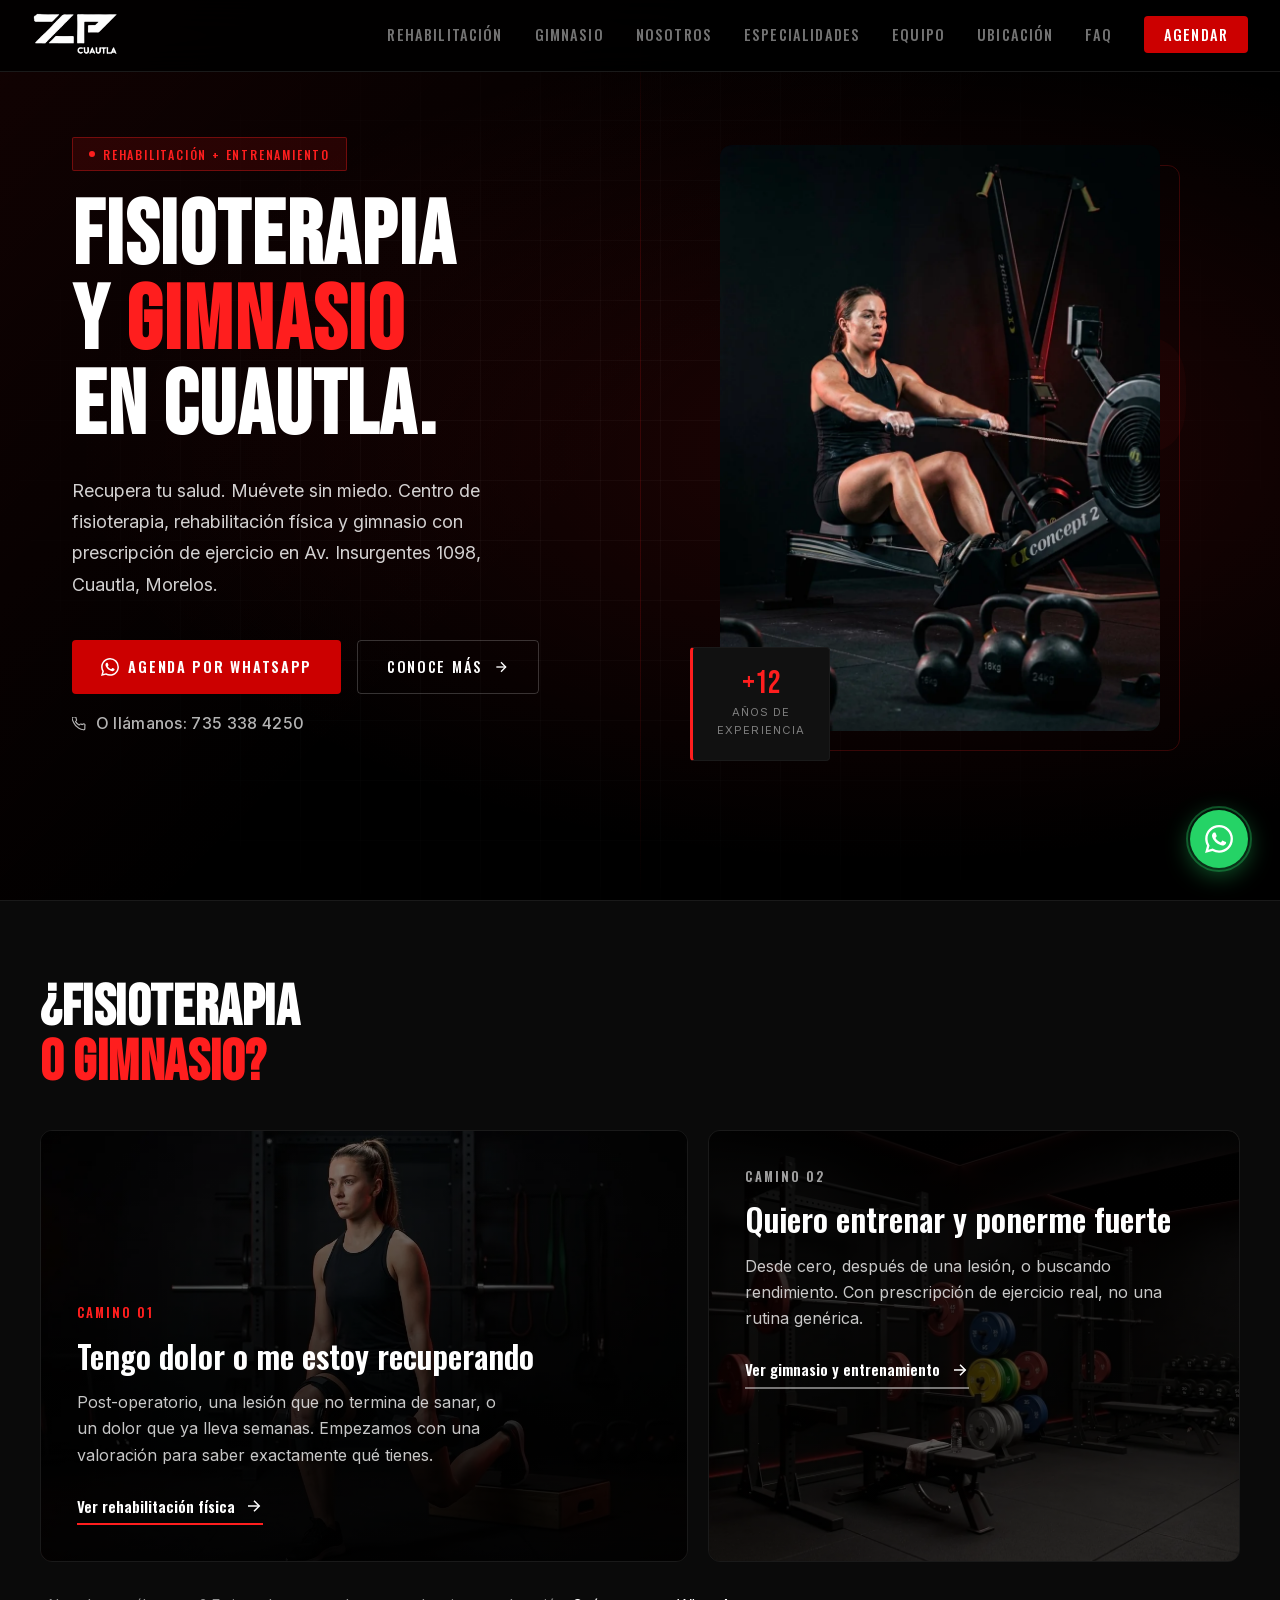
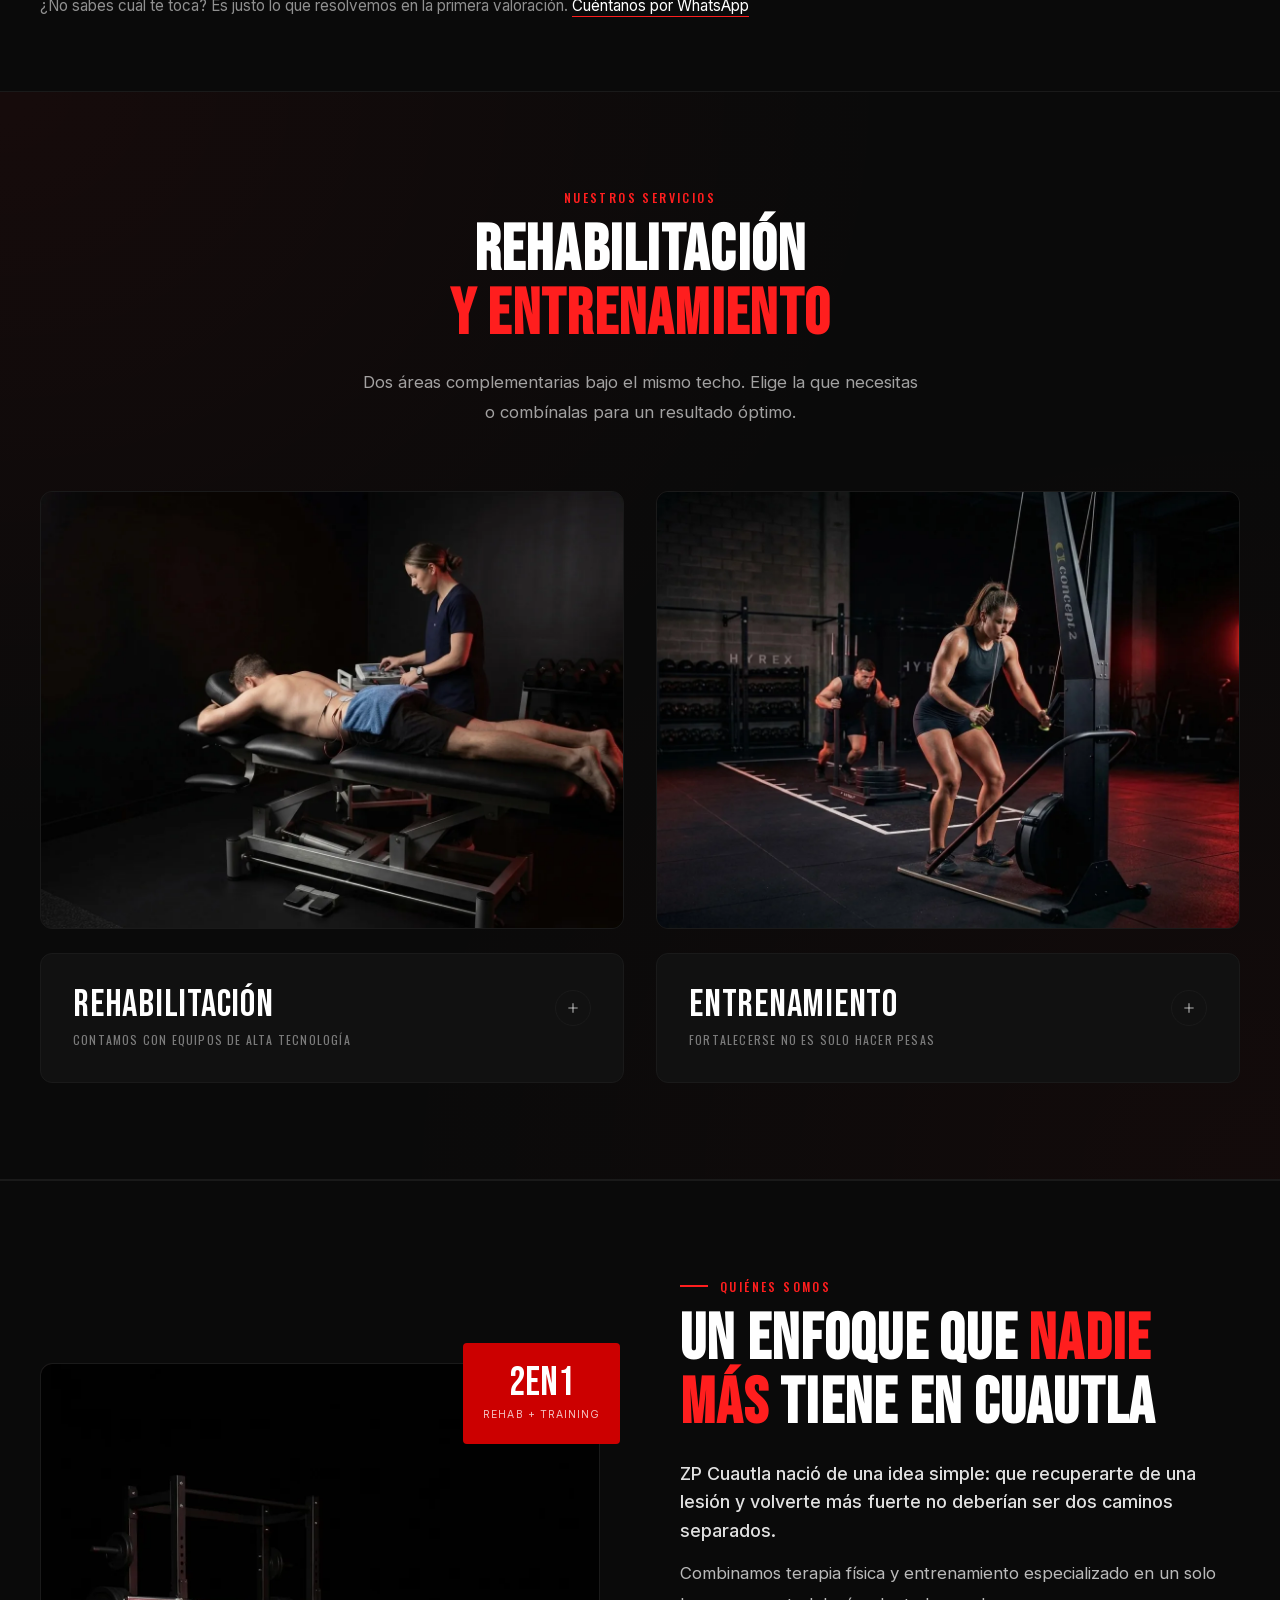
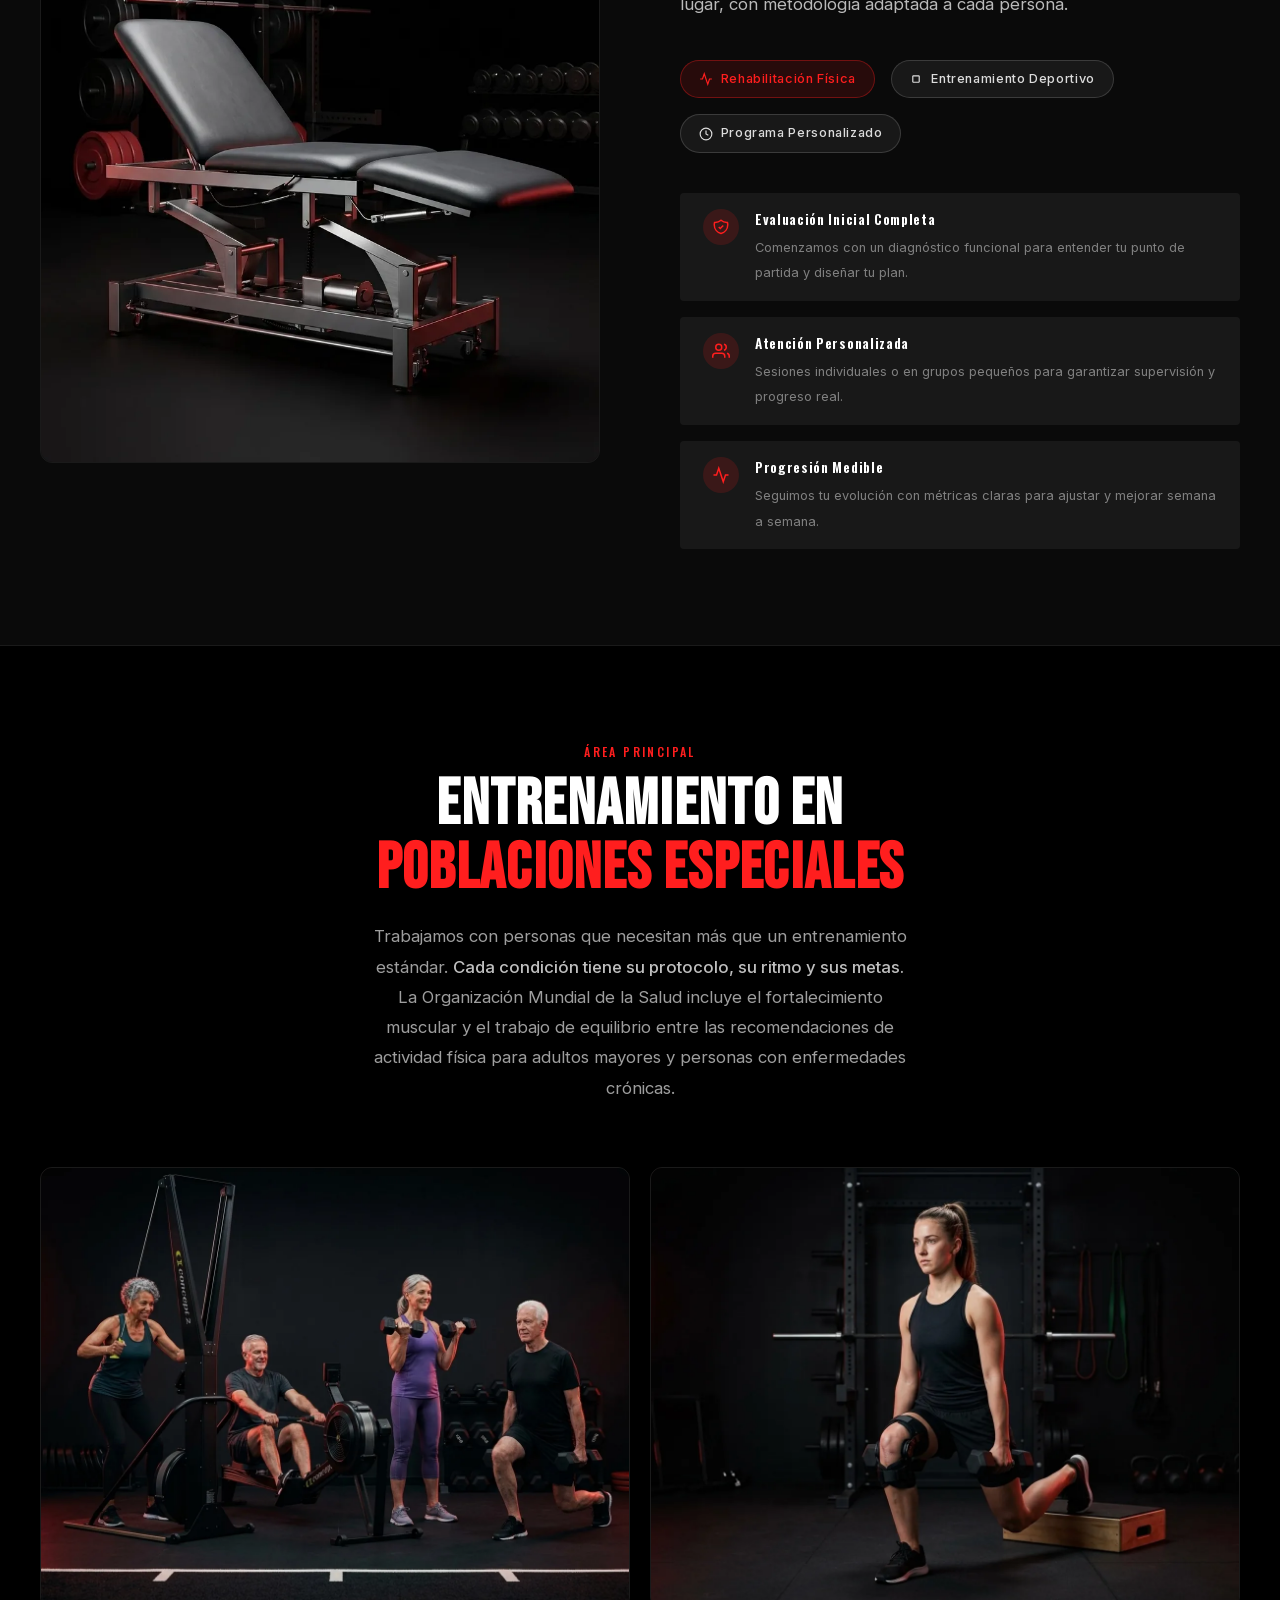
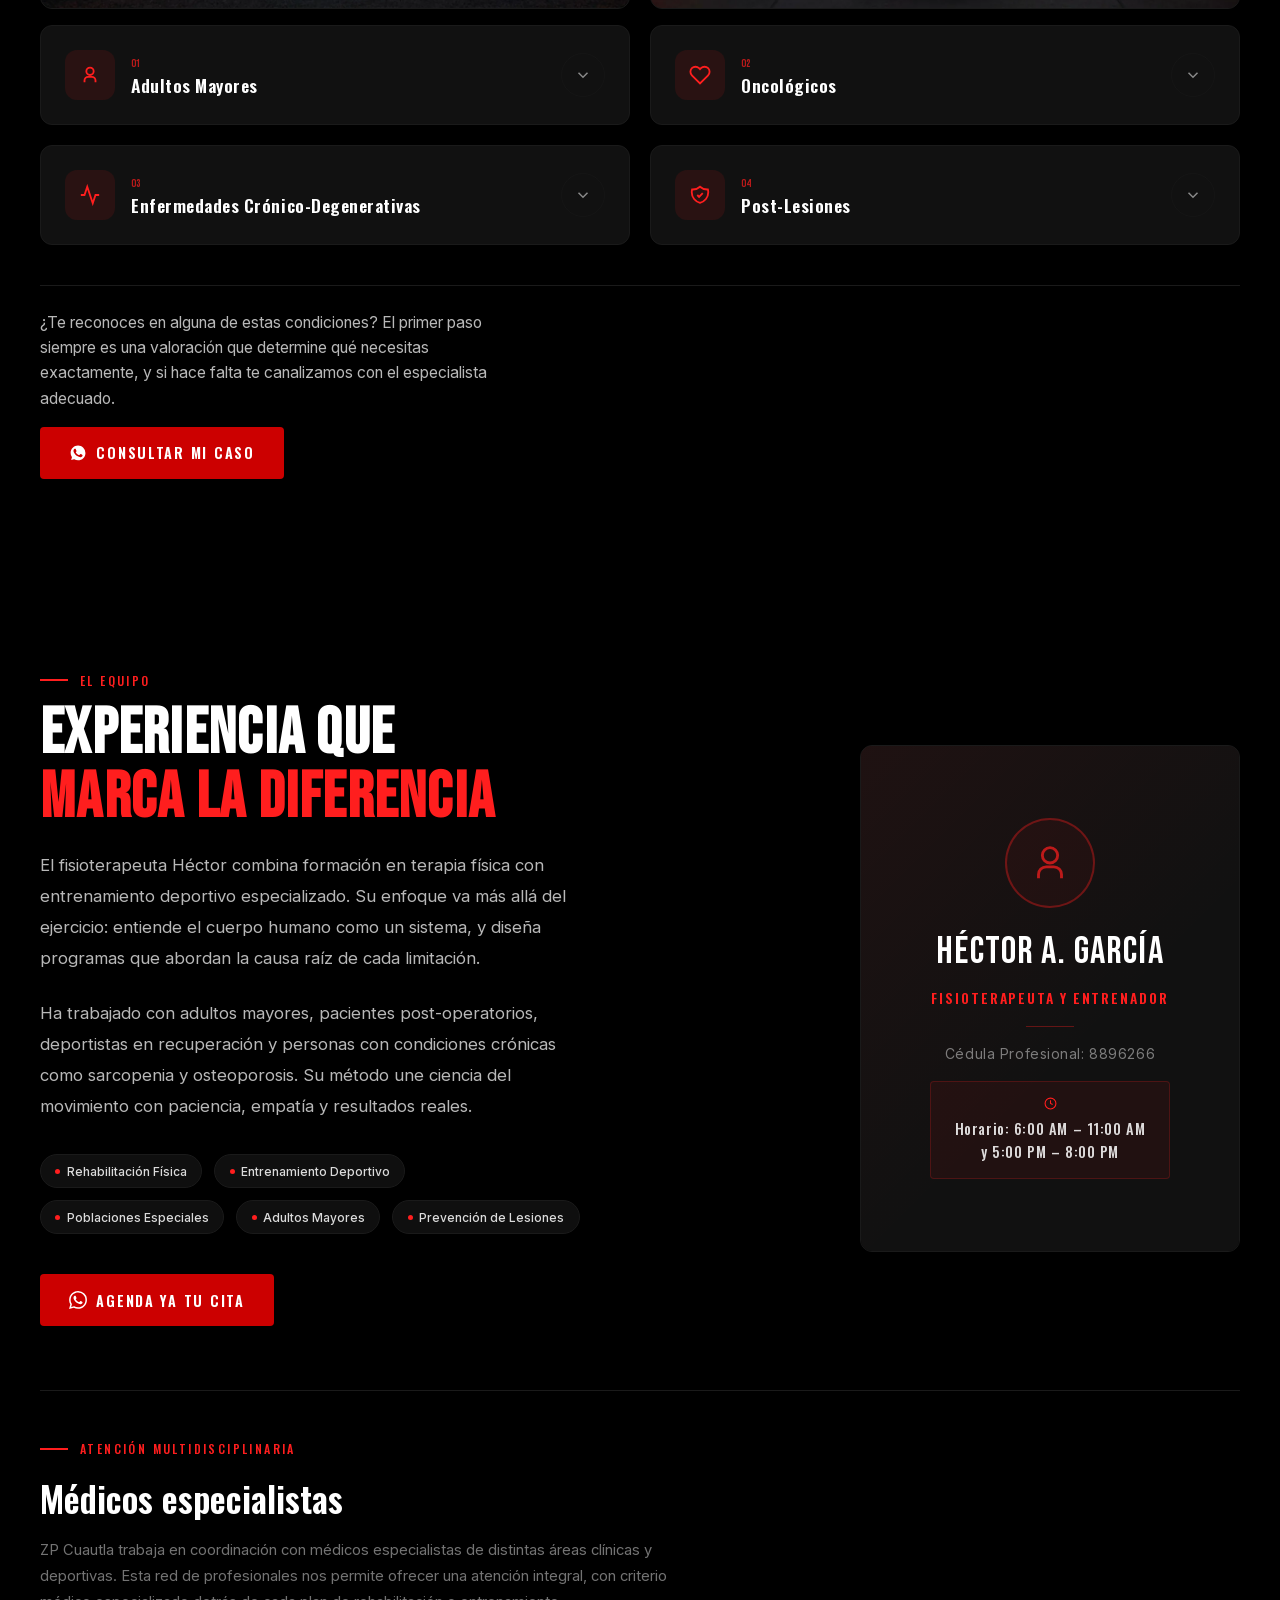
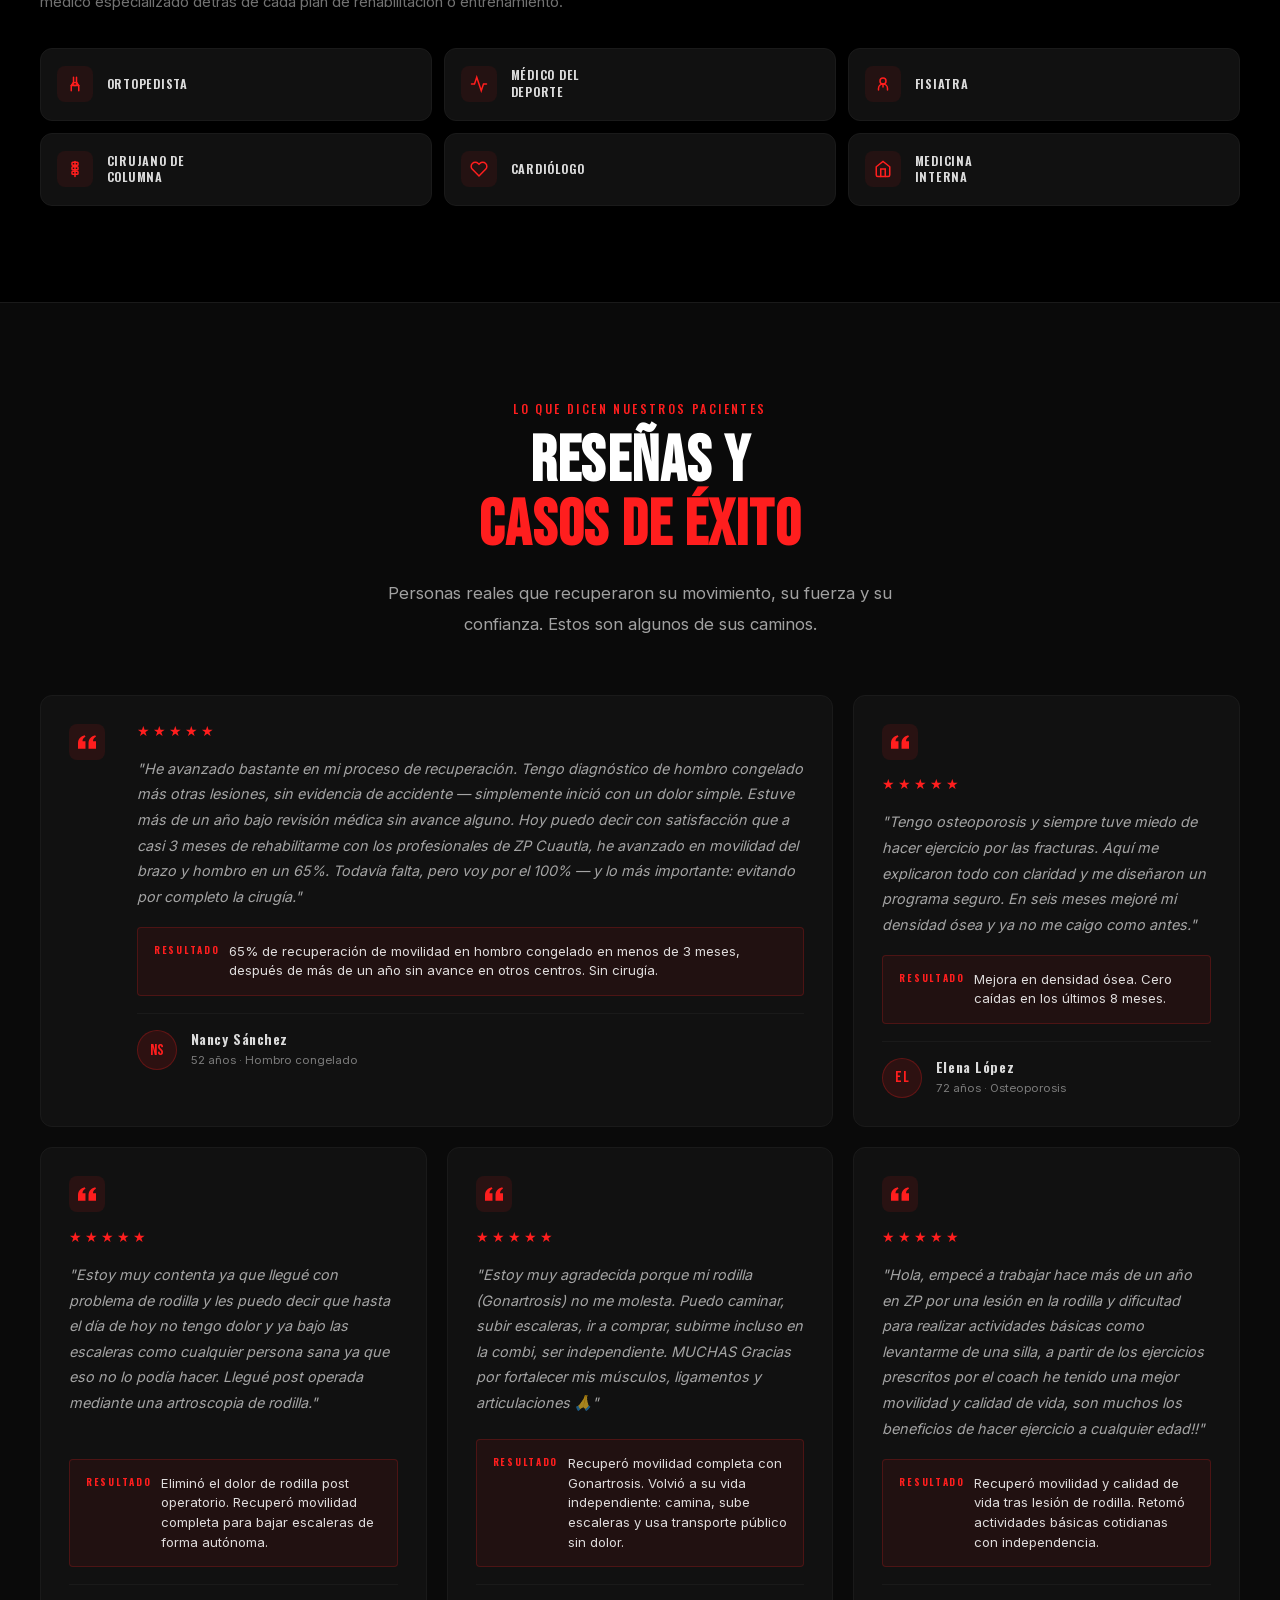
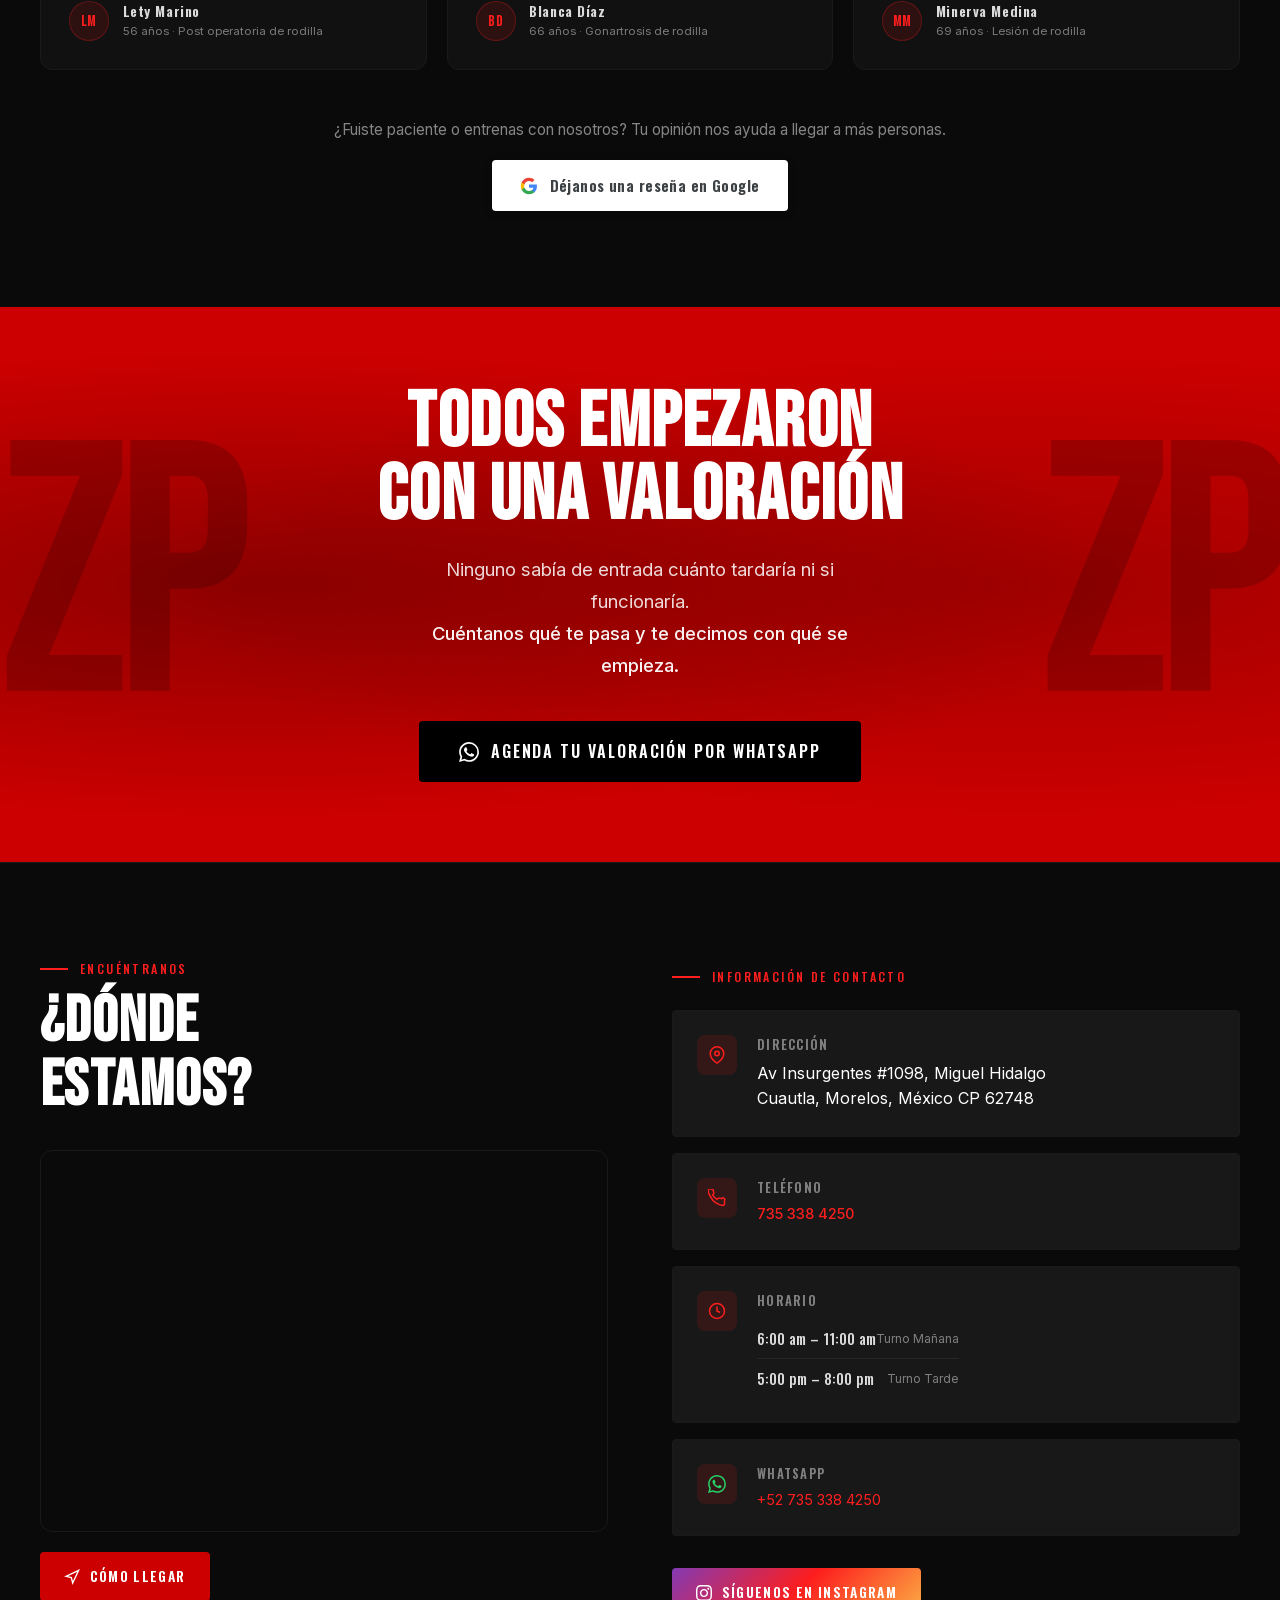
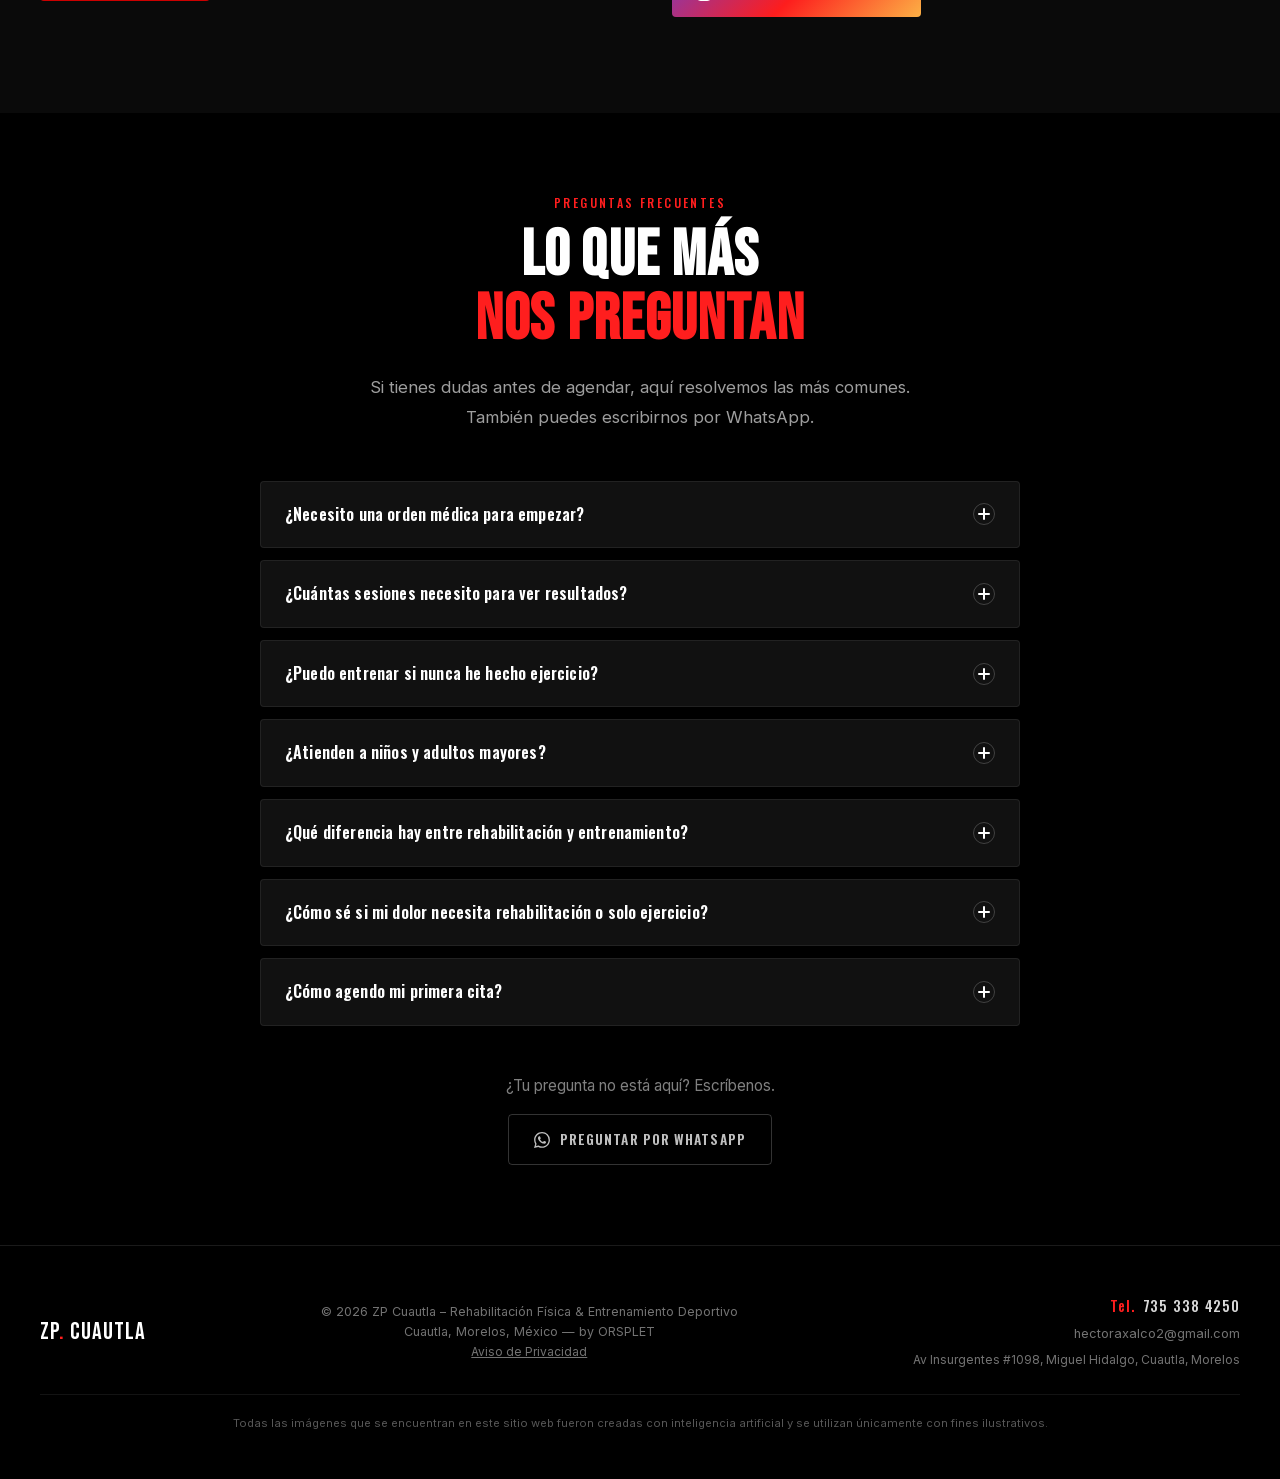
==== index.html @ 72fab8e3 "Recupera la relevancia perdida al dividir el sitio en tres URLs El 28 de julio la portada, unica URL" ====
<!DOCTYPE html>
<!--
  CHANGES SUMMARY (accessibility & performance tweaks):
  1. Hero title clamp minimum reduced: 3.2rem → 2.5rem (prevents oversized text on 320px screens)
  2. Touch targets enlarged to 44px (WCAG AA minimum):
     - .card-chevron: 24px → 44px
     - .srv-item-chevron: 20px → 44px
     - .pop-cat-chevron: 28px → 44px
     - .pop-sub-arrow: 20px → 44px
  3. Google Maps iframe loading="lazy" confirmed present (no change needed)
-->
<html lang="es-MX">
<head>
  <meta charset="UTF-8" />
  <meta name="google-site-verification" content="XtzdJfT6lK87ww_dr33dlF7_8pZQ5BH5wSfC4P5csK4" />
  <meta name="viewport" content="width=device-width, initial-scale=1.0" />
  <meta http-equiv="Content-Security-Policy" content="default-src 'self'; script-src 'self' https://www.googletagmanager.com; style-src 'self' 'unsafe-inline'; font-src 'self'; img-src 'self' data: https:; frame-src https://www.google.com; connect-src https://www.google-analytics.com https://analytics.google.com https://region1.google-analytics.com; object-src 'none'; base-uri 'self';" />
  <!-- Google tag (gtag.js) -->
  <script async src="https://www.googletagmanager.com/gtag/js?id=G-R8CPSSXHQD"></script>
  <script defer src="gtag.js"></script>
  <title>Fisioterapia, Rehabilitación y Gimnasio en Cuautla | ZP Cuautla</title>
  <meta name="description" content="Fisioterapia, rehabilitación física y gimnasio en Av. Insurgentes 1098, Cuautla. Fisioterapeuta con cédula 8896266 y +12 años. Agenda por WhatsApp." />
  <meta property="og:title" content="Fisioterapia, Rehabilitación y Gimnasio en Cuautla | ZP Cuautla" />
  <meta property="og:description" content="Fisioterapia, rehabilitación física y gimnasio en Av. Insurgentes 1098, Cuautla. Fisioterapeuta con cédula 8896266 y +12 años. Agenda por WhatsApp." />
  <!-- URL temporal GitHub Pages. Cuando compres dominio, reemplaza https://zpcuautla.com.mx/ por tu dominio en las siguientes 4 líneas y en robots.txt y sitemap.xml -->
  <meta property="og:url" content="https://zpcuautla.com.mx/" />
  <meta property="og:image" content="https://zpcuautla.com.mx/imageneszpweb/imagenportada.jpg" />
  <meta property="og:type" content="website" />
  <meta property="og:locale" content="es_MX" />
  <meta property="og:site_name" content="ZP Cuautla" />
  <meta property="og:image:width" content="896" />
  <meta property="og:image:height" content="1200" />
  <meta property="og:image:alt" content="Ilustración de una sesión de fisioterapia y rehabilitación física en ZP Cuautla, Cuautla, Morelos" />
  <meta name="twitter:card" content="summary_large_image" />
  <meta name="twitter:title" content="Fisioterapia, Rehabilitación y Gimnasio en Cuautla | ZP Cuautla" />
  <meta name="twitter:description" content="Fisioterapia, rehabilitación física y gimnasio en Av. Insurgentes 1098, Cuautla. Fisioterapeuta con cédula 8896266 y +12 años. Agenda por WhatsApp." />
  <meta name="twitter:image" content="https://zpcuautla.com.mx/imageneszpweb/imagenportada.jpg" />
  <meta name="robots" content="index, follow" />
  <meta name="author" content="Héctor A. García — ZP Cuautla" />
  <link rel="canonical" href="https://zpcuautla.com.mx/" />
  <link rel="alternate" hreflang="es-MX" href="https://zpcuautla.com.mx/" />
  <link rel="alternate" hreflang="x-default" href="https://zpcuautla.com.mx/" />
  <meta name="theme-color" content="#FF1E1E" />
  <link rel="preload" as="font" href="fonts/JTUSjIg69CK48gW7PXoo9WlhyyTh89Y.woff2" type="font/woff2" crossorigin>
  <link rel="preload" as="font" href="fonts/UcC73FwrK3iLTeHuS_nVMrMxCp50SjIa1ZL7W0Q5nw.woff2" type="font/woff2" crossorigin>
  <link rel="icon" type="image/svg+xml" href="data:image/svg+xml,<svg xmlns='http://www.w3.org/2000/svg' viewBox='0 0 32 32'><rect width='32' height='32' rx='6' fill='%23000'/><text x='16' y='24' font-family='Arial Black,Impact,sans-serif' font-size='19' font-weight='900' fill='%23FF1E1E' text-anchor='middle' letter-spacing='-1'>ZP</text></svg>" />
  <link rel="stylesheet" href="fonts.css" />
  <link rel="stylesheet" href="styles.css" />
  <noscript>
    <style>
      /* Sin JavaScript los acordeones no abren: se muestra todo el contenido. */
      .reveal { opacity: 1 !important; transform: none !important; animation: none !important; }
      .srv-block-body, .srv-item-body, .pop-cat-body, .pop-sub-body, .faq-answer { max-height: none !important; }
      .srv-block-toggle, .srv-item-chevron, .pop-cat-chevron, .pop-sub-arrow, .faq-icon, .hamburger { display: none !important; }
      .mobile-menu { display: none !important; }
    </style>
  </noscript>
  <script type="application/ld+json">
  {
    "@context": "https://schema.org",
    "@type": ["MedicalBusiness", "Physiotherapy", "SportsActivityLocation"],
    "@id": "https://zpcuautla.com.mx/#organization",
    "name": "ZP Cuautla – Rehabilitación Física & Entrenamiento Deportivo",
    "legalName": "ZP Cuautla",
    "description": "Centro de rehabilitación física y entrenamiento deportivo en Av Insurgentes #1098, Cuautla, Morelos. Especializado en rehabilitación post-operatoria, entrenamiento para poblaciones especiales, adultos mayores y deportistas.",
    "slogan": "Recupera tu salud. Muévete sin miedo.",
    "url": "https://zpcuautla.com.mx/",
    "logo": {
      "@type": "ImageObject",
      "url": "https://zpcuautla.com.mx/imageneszpweb/logozp-removebg-preview.png"
    },
    "image": "https://zpcuautla.com.mx/imageneszpweb/imagenportada.jpg",
    "telephone": "+527353384250",
    "email": "hectoraxalco2@gmail.com",
    "medicalSpecialty": ["Physiotherapy", "Musculoskeletal", "Geriatric"],
    "hasMap": "https://www.google.com/maps/place/Physical+Rehab+and+Sports+Training/@18.8408265,-98.941605,17z/data=!3m1!4b1!4m6!3m5!1s0x85ce6f86cd3d2b59:0xbf119cf6869ca742!8m2!3d18.8408265!4d-98.941605!16s%2Fg%2F11j12sl36h",
    "areaServed": [
      {"@type": "City", "name": "Cuautla", "containedInPlace": {"@type": "AdministrativeArea", "name": "Morelos, México"}},
      {"@type": "AdministrativeArea", "name": "Oriente de Morelos, México"}
    ],
    "founder": {"@id": "https://zpcuautla.com.mx/#hector-garcia"},
    "employee": {"@id": "https://zpcuautla.com.mx/#hector-garcia"},
    "address": {
      "@type": "PostalAddress",
      "streetAddress": "Av Insurgentes #1098, Miguel Hidalgo",
      "addressLocality": "Cuautla",
      "addressRegion": "Morelos",
      "postalCode": "62748",
      "addressCountry": "MX"
    },
    "openingHoursSpecification": [
      {
        "@type": "OpeningHoursSpecification",
        "dayOfWeek": ["Monday","Tuesday","Wednesday","Thursday","Friday","Saturday"],
        "opens": "06:00",
        "closes": "11:00"
      },
      {
        "@type": "OpeningHoursSpecification",
        "dayOfWeek": ["Monday","Tuesday","Wednesday","Thursday","Friday","Saturday"],
        "opens": "17:00",
        "closes": "20:00"
      }
    ],
    "geo": {
      "@type": "GeoCoordinates",
      "latitude": 18.8408265,
      "longitude": -98.941605
    },
    "knowsAbout": [
      "Rehabilitación física post-operatoria",
      "Entrenamiento en poblaciones especiales",
      "Fisioterapia avanzada",
      "Tratamiento de osteoporosis",
      "Rehabilitación oncológica",
      "Láser de alta intensidad",
      "Terapia de ondas de choque",
      "Electroterapia",
      "Presoterapia",
      "Microelectrólisis percutánea",
      "Ecografía musculoesquelética",
      "Sarcopenia",
      "Prevención de caídas en adultos mayores",
      "Rehabilitación en enfermedades crónico-degenerativas",
      "Entrenamiento funcional",
      "Masoterapia"
    ],
    "hasOfferCatalog": {
      "@type": "OfferCatalog",
      "name": "Servicios ZP Cuautla",
      "itemListElement": [
        {"@type": "Offer", "itemOffered": {"@type": "Service", "name": "Rehabilitación Física", "description": "Rehabilitación post-operatoria (rodilla, LCA, artroscopia, hombro) y de lesiones musculoesqueléticas: esguinces, desgarros, tendinitis. Protocolos graduales alineados con indicaciones médicas.", "provider": {"@id": "https://zpcuautla.com.mx/#organization"}}},
        {"@type": "Offer", "itemOffered": {"@type": "Service", "name": "Entrenamiento Deportivo", "description": "Entrenamiento de fuerza con pesas, entrenamiento funcional de alta intensidad tipo Hyrox y fortalecimiento post-lesión para retorno seguro a la actividad.", "provider": {"@id": "https://zpcuautla.com.mx/#organization"}}},
        {"@type": "Offer", "itemOffered": {"@type": "Service", "name": "Entrenamiento en Poblaciones Especiales", "description": "Programas para adultos mayores (osteoporosis, sarcopenia, prevención de caídas), pacientes oncológicos y personas con enfermedades crónicas como diabetes e hipertensión.", "provider": {"@id": "https://zpcuautla.com.mx/#organization"}}},
        {"@type": "Offer", "itemOffered": {"@type": "Service", "name": "Láser de Alta Intensidad", "description": "Terapia con luz de alta potencia que penetra tejidos profundos: reduce dolor e inflamación y acelera la regeneración de tendones, músculos y articulaciones.", "provider": {"@id": "https://zpcuautla.com.mx/#organization"}}},
        {"@type": "Offer", "itemOffered": {"@type": "Service", "name": "Terapia de Ondas de Choque", "description": "Impulsos de presión acústica para calcificaciones, tendinitis crónicas y fascitis plantar; eficaz en lesiones que no responden a tratamientos convencionales.", "provider": {"@id": "https://zpcuautla.com.mx/#organization"}}},
        {"@type": "Offer", "itemOffered": {"@type": "Service", "name": "Electroterapia", "description": "Corrientes eléctricas controladas que alivian dolor, reducen inflamación, mejoran circulación y estimulan la activación muscular en zonas débiles.", "provider": {"@id": "https://zpcuautla.com.mx/#organization"}}},
        {"@type": "Offer", "itemOffered": {"@type": "Service", "name": "Presoterapia", "description": "Presión de aire controlada que estimula el sistema linfático y circulatorio; indicada en edema, retención de líquidos y recuperación post-operatoria.", "provider": {"@id": "https://zpcuautla.com.mx/#organization"}}},
        {"@type": "Offer", "itemOffered": {"@type": "Service", "name": "Masoterapia", "description": "Masaje terapéutico para liberar tensión muscular, mejorar circulación y complementar los procesos de rehabilitación y entrenamiento.", "provider": {"@id": "https://zpcuautla.com.mx/#organization"}}},
        {"@type": "Offer", "itemOffered": {"@type": "Service", "name": "Ecografía Musculoesquelética", "description": "Diagnóstico por imagen de tendones, músculos y articulaciones para evaluar lesiones y guiar el tratamiento con precisión.", "provider": {"@id": "https://zpcuautla.com.mx/#organization"}}},
        {"@type": "Offer", "itemOffered": {"@type": "Service", "name": "Microelectrólisis Percutánea (MEP)", "description": "Técnica para el tratamiento de lesiones musculoesqueléticas crónicas mediante corriente galvánica aplicada con aguja sobre el tejido dañado.", "provider": {"@id": "https://zpcuautla.com.mx/#organization"}}}
      ]
    },
    "review": [
      {
        "@type": "Review",
        "itemReviewed": {"@id": "https://zpcuautla.com.mx/#organization"},
        "reviewRating": {"@type": "Rating", "ratingValue": "5", "bestRating": "5"},
        "author": {"@type": "Person", "name": "Nancy Sánchez"},
        "reviewBody": "He avanzado bastante en mi proceso de recuperación. Tengo diagnóstico de hombro congelado más otras lesiones, sin evidencia de accidente — simplemente inició con un dolor simple. Estuve más de un año bajo revisión médica sin avance alguno. Hoy puedo decir con satisfacción que a casi 3 meses de rehabilitarme con los profesionales de ZP Cuautla, he avanzado en movilidad del brazo y hombro en un 65%. Todavía falta, pero voy por el 100% — y lo más importante: evitando por completo la cirugía."
      },
      {
        "@type": "Review",
        "itemReviewed": {"@id": "https://zpcuautla.com.mx/#organization"},
        "reviewRating": {"@type": "Rating", "ratingValue": "5", "bestRating": "5"},
        "author": {"@type": "Person", "name": "Elena López"},
        "reviewBody": "Tengo osteoporosis y siempre tuve miedo de hacer ejercicio por las fracturas. Aquí me explicaron todo con claridad y me diseñaron un programa seguro. En seis meses mejoré mi densidad ósea y ya no me caigo como antes."
      },
      {
        "@type": "Review",
        "itemReviewed": {"@id": "https://zpcuautla.com.mx/#organization"},
        "reviewRating": {"@type": "Rating", "ratingValue": "5", "bestRating": "5"},
        "author": {"@type": "Person", "name": "Lety Marino"},
        "reviewBody": "Estoy muy contenta ya que llegué con problema de rodilla y les puedo decir que hasta el día de hoy no tengo dolor y ya bajo las escaleras como cualquier persona sana ya que eso no lo podía hacer. Llegué post operada mediante una artroscopia de rodilla."
      },
      {
        "@type": "Review",
        "itemReviewed": {"@id": "https://zpcuautla.com.mx/#organization"},
        "reviewRating": {"@type": "Rating", "ratingValue": "5", "bestRating": "5"},
        "author": {"@type": "Person", "name": "Blanca Díaz"},
        "reviewBody": "Estoy muy agradecida porque mi rodilla (Gonartrosis) no me molesta. Puedo caminar, subir escaleras, ir a comprar, subirme incluso en la combi, ser independiente. MUCHAS Gracias por fortalecer mis músculos, ligamentos y articulaciones."
      },
      {
        "@type": "Review",
        "itemReviewed": {"@id": "https://zpcuautla.com.mx/#organization"},
        "reviewRating": {"@type": "Rating", "ratingValue": "5", "bestRating": "5"},
        "author": {"@type": "Person", "name": "Minerva Medina"},
        "reviewBody": "Hola, empecé a trabajar hace más de un año en ZP por una lesión en la rodilla y dificultad para realizar actividades básicas como levantarme de una silla, a partir de los ejercicios prescritos por el coach he tenido una mejor movilidad y calidad de vida, son muchos los beneficios de hacer ejercicio a cualquier edad!!"
      }
    ],
    "sameAs": [
      "https://wa.me/527353384250",
      "https://instagram.com/zpcuautla",
      "https://www.google.com/maps/place/Physical+Rehab+and+Sports+Training/@18.8408265,-98.941605,17z/data=!3m1!4b1!4m6!3m5!1s0x85ce6f86cd3d2b59:0xbf119cf6869ca742!8m2!3d18.8408265!4d-98.941605!16s%2Fg%2F11j12sl36h"
    ]
  }
  </script>

  <!-- GEO: FAQPage schema – mirrors the 7 FAQ items in the DOM (C1) -->
  <script type="application/ld+json">
  {
    "@context": "https://schema.org",
    "@type": "FAQPage",
    "mainEntity": [
      {
        "@type": "Question",
        "name": "¿Necesito una orden médica para empezar?",
        "acceptedAnswer": {
          "@type": "Answer",
          "text": "No es obligatorio, aunque si tienes una puede ser útil. Nuestro equipo hace una valoración inicial para entender tu condición, historial y objetivos. A partir de ahí diseñamos un plan personalizado. Si detectamos que necesitas atención médica previa, te lo decimos con claridad. Por esa razón trabajamos de la mano de especialistas; en caso de que necesitáramos un estudio o una valoración especializada te lo haremos saber y te daremos una línea directa con el especialista que necesites."
        }
      },
      {
        "@type": "Question",
        "name": "¿Cuántas sesiones necesito para ver resultados?",
        "acceptedAnswer": {
          "@type": "Answer",
          "text": "Desde la primera sesión muchas personas comienzan a notar cambios, y entre la primera y la tercera sesión los resultados empiezan a ser evidentes. Para el entrenamiento, los cambios funcionales se consolidan entre las 4 y 8 semanas. En tu primera valoración te damos una estimación honesta y realista."
        }
      },
      {
        "@type": "Question",
        "name": "¿Puedo entrenar si nunca he hecho ejercicio?",
        "acceptedAnswer": {
          "@type": "Answer",
          "text": "Sí, y de hecho es uno de los perfiles que más atendemos. Tenemos programas específicos para personas que comienzan desde cero, con progresiones seguras adaptadas a tu condición actual. No hace falta experiencia previa ni condición física mínima para comenzar."
        }
      },
      {
        "@type": "Question",
        "name": "¿Atienden a niños y adultos mayores?",
        "acceptedAnswer": {
          "@type": "Answer",
          "text": "Sí. Trabajamos con poblaciones especiales, incluyendo adultos mayores con programas de fuerza y equilibrio para prevenir caídas, y con menores que requieren rehabilitación o acondicionamiento físico supervisado. Cada programa se adapta completamente a la edad y condición del paciente."
        }
      },
      {
        "@type": "Question",
        "name": "¿Qué diferencia hay entre rehabilitación y entrenamiento?",
        "acceptedAnswer": {
          "@type": "Answer",
          "text": "La rehabilitación busca recuperar la función perdida por una lesión, cirugía o condición de salud. El entrenamiento desarrolla fuerza, resistencia y capacidad física en general. En ZP Cuautla los combinamos: cuando terminas tu rehabilitación, no te quedas en el punto de partida — te volvemos más fuerte de lo que eras antes."
        }
      },
      {
        "@type": "Question",
        "name": "¿Cómo sé si mi dolor necesita rehabilitación o solo ejercicio?",
        "acceptedAnswer": {
          "@type": "Answer",
          "text": "Eso es exactamente lo que evaluamos en tu primera sesión. Si tienes dolor que limita tu movimiento, que lleva más de dos semanas sin mejorar, o que surgió tras una lesión o cirugía, lo más probable es que necesites rehabilitación primero. Pero eso es justo lo que podremos ver y determinaremos en tu primera consulta."
        }
      },
      {
        "@type": "Question",
        "name": "¿Cómo agendo mi primera cita?",
        "acceptedAnswer": {
          "@type": "Answer",
          "text": "Por WhatsApp al 735 338 4250. Es la forma más rápida. Cuéntanos brevemente qué sientes o qué quieres lograr, y te respondemos para coordinar horario y detalles. También puedes llamarnos directamente en ese mismo número."
        }
      }
    ]
  }
  </script>

  <!-- GEO: Person schema for Héctor A. García – E-E-A-T authority signal (C3) -->
  <script type="application/ld+json">
  {
    "@context": "https://schema.org",
    "@type": "Person",
    "@id": "https://zpcuautla.com.mx/#hector-garcia",
    "name": "Héctor A. García",
    "url": "https://zpcuautla.com.mx/#entrenador",
    "description": "Fisioterapeuta con cédula profesional 8896266 y más de 12 años de experiencia en rehabilitación física y entrenamiento deportivo. Fundador de ZP Cuautla, en Cuautla, Morelos.",
    "jobTitle": "Fisioterapeuta y Entrenador Deportivo",
    "hasCredential": {
      "@type": "EducationalOccupationalCredential",
      "credentialCategory": "Cédula Profesional",
      "identifier": "8896266",
      "recognizedBy": {
        "@type": "Organization",
        "name": "Secretaría de Educación Pública de México"
      }
    },
    "worksFor": {
      "@id": "https://zpcuautla.com.mx/#organization"
    },
    "knowsAbout": [
      "Fisioterapia",
      "Rehabilitación física",
      "Entrenamiento deportivo",
      "Poblaciones especiales",
      "Adultos mayores",
      "Prevención de lesiones",
      "Sarcopenia",
      "Osteoporosis"
    ]
  }
  </script>

  <!-- GEO: WebSite + WebPage schema – references the canonical organization node above -->
  <script type="application/ld+json">
  {
    "@context": "https://schema.org",
    "@graph": [
      {
        "@type": "WebSite",
        "@id": "https://zpcuautla.com.mx/#website",
        "url": "https://zpcuautla.com.mx/",
        "name": "ZP Cuautla",
        "description": "Centro de rehabilitación física y entrenamiento deportivo en Cuautla, Morelos",
        "publisher": {
          "@id": "https://zpcuautla.com.mx/#organization"
        },
        "inLanguage": "es-MX"
      },
      {
        "@type": "WebPage",
        "@id": "https://zpcuautla.com.mx/#webpage",
        "url": "https://zpcuautla.com.mx/",
        "name": "Fisioterapia, Rehabilitación y Gimnasio en Cuautla | ZP Cuautla",
        "isPartOf": {"@id": "https://zpcuautla.com.mx/#website"},
        "about": {"@id": "https://zpcuautla.com.mx/#organization"},
        "primaryImageOfPage": {
          "@type": "ImageObject",
          "url": "https://zpcuautla.com.mx/imageneszpweb/imagenportada.jpg"
        },
        "datePublished": "2026-05-30",
        "dateModified": "2026-08-12",
        "inLanguage": "es-MX",
        "speakable": {
          "@type": "SpeakableSpecification",
          "cssSelector": ["#sobre .sobre-desc", "#entrenador .trainer-bio"]
        }
      }
    ]
  }
  </script>
</head>
<body>

  <!-- ================================================
       NAVIGATION
  ================================================ -->
  <nav id="navbar" aria-label="Navegación principal">
    <a href="#hero" class="nav-logo"><img width="320" height="168" src="imageneszpweb/logozpblanco-removebg-preview.webp" alt="ZP Cuautla" style="height:48px;width:auto;display:block;"></a>
    <ul class="nav-links">
      <li><a href="/rehabilitacion-fisica-cuautla/">Rehabilitación</a></li>
      <li><a href="/gimnasio-entrenamiento-cuautla/">Gimnasio</a></li>
      <li><a href="#sobre">Nosotros</a></li>
      <li><a href="#poblaciones">Especialidades</a></li>
      <li><a href="#entrenador">Equipo</a></li>
      <li><a href="#ubicacion">Ubicación</a></li>
      <li><a href="#faq">FAQ</a></li>
      <li><a href="https://wa.me/527353384250?text=Hola%2C%20escribo%20desde%20el%20men%C3%BA%20de%20su%20p%C3%A1gina%20web.%20Quiero%20agendar%20una%20sesi%C3%B3n.%20Lo%20que%20necesito%20es%3A%20" target="_blank" rel="noopener noreferrer" class="nav-cta">Agendar</a></li>
    </ul>
    <button class="hamburger" id="hamburger" aria-label="Menú">
      <span></span><span></span><span></span>
    </button>
  </nav>

  <!-- Mobile menu -->
  <div class="mobile-menu" id="mobileMenu">
    <ul>
      <li><a href="/rehabilitacion-fisica-cuautla/">Rehabilitación</a></li>
      <li><a href="/gimnasio-entrenamiento-cuautla/">Gimnasio</a></li>
      <li><a href="#sobre">Nosotros</a></li>
      <li><a href="#poblaciones">Especialidades</a></li>
      <li><a href="#entrenador">Equipo</a></li>
      <li><a href="#ubicacion">Ubicación</a></li>
      <li><a href="#faq">FAQ</a></li>
      <li><a href="https://wa.me/527353384250?text=Hola%2C%20escribo%20desde%20el%20men%C3%BA%20de%20su%20p%C3%A1gina%20web.%20Quiero%20agendar%20una%20sesi%C3%B3n.%20Lo%20que%20necesito%20es%3A%20" target="_blank" rel="noopener noreferrer">Agendar sesión</a></li>
    </ul>
  </div>

  <main id="contenido">

  <!-- ================================================
       HERO
  ================================================ -->
  <section id="hero">
    <div class="hero-bg"></div>
    <div class="hero-grid"></div>
    <div class="hero-accent-line"></div>
    <div class="hero-slash">ZP</div>

    <div class="hero-inner">
      <div class="hero-content">
        <div class="hero-badge">Rehabilitación + Entrenamiento</div>
        <h1 class="hero-title">
          Fisioterapia<br/>
          y <span class="accent">gimnasio</span><br/>
          en Cuautla.
        </h1>
        <p class="hero-subtitle">
          Recupera tu salud. Muévete sin miedo. Centro de fisioterapia, rehabilitación física y gimnasio con prescripción de ejercicio en Av. Insurgentes 1098, Cuautla, Morelos.
        </p>
        <div class="hero-buttons">
          <a href="https://wa.me/527353384250?text=Hola%2C%20escribo%20desde%20la%20p%C3%A1gina%20de%20inicio%20de%20su%20sitio%20web.%20Quiero%20agendar%20una%20sesi%C3%B3n.%20Lo%20que%20necesito%20es%3A%20" target="_blank" rel="noopener noreferrer" class="btn-primary">
            <svg width="18" height="18" viewBox="0 0 24 24" fill="currentColor"><path d="M17.472 14.382c-.297-.149-1.758-.867-2.03-.967-.273-.099-.471-.148-.67.15-.197.297-.767.966-.94 1.164-.173.199-.347.223-.644.075-.297-.15-1.255-.463-2.39-1.475-.883-.788-1.48-1.761-1.653-2.059-.173-.297-.018-.458.13-.606.134-.133.298-.347.446-.52.149-.174.198-.298.298-.497.099-.198.05-.371-.025-.52-.075-.149-.669-1.612-.916-2.207-.242-.579-.487-.5-.669-.51-.173-.008-.371-.01-.57-.01-.198 0-.52.074-.792.372-.272.297-1.04 1.016-1.04 2.479 0 1.462 1.065 2.875 1.213 3.074.149.198 2.096 3.2 5.077 4.487.709.306 1.262.489 1.694.625.712.227 1.36.195 1.871.118.571-.085 1.758-.719 2.006-1.413.248-.694.248-1.289.173-1.413-.074-.124-.272-.198-.57-.347m-5.421 7.403h-.004a9.87 9.87 0 01-5.031-1.378l-.361-.214-3.741.982.998-3.648-.235-.374a9.86 9.86 0 01-1.51-5.26c.001-5.45 4.436-9.884 9.888-9.884 2.64 0 5.122 1.03 6.988 2.898a9.825 9.825 0 012.893 6.994c-.003 5.45-4.437 9.884-9.885 9.884m8.413-18.297A11.815 11.815 0 0012.05 0C5.495 0 .16 5.335.157 11.892c0 2.096.547 4.142 1.588 5.945L.057 24l6.305-1.654a11.882 11.882 0 005.683 1.448h.005c6.554 0 11.89-5.335 11.893-11.893a11.821 11.821 0 00-3.48-8.413z"/></svg>
            Agenda por WhatsApp
          </a>
          <a href="#sobre" class="btn-secondary">
            Conoce más
            <svg width="16" height="16" viewBox="0 0 24 24" fill="none" stroke="currentColor" stroke-width="2"><line x1="5" y1="12" x2="19" y2="12"/><polyline points="12 5 19 12 12 19"/></svg>
          </a>
        </div>
        <a href="tel:+527353384250" class="hero-phone">
          <svg width="14" height="14" viewBox="0 0 24 24" fill="none" stroke="currentColor" stroke-width="2"><path d="M22 16.92v3a2 2 0 01-2.18 2 19.79 19.79 0 01-8.63-3.07A19.5 19.5 0 013.07 9.81 19.79 19.79 0 01.01 1.18 2 2 0 012 0h3a2 2 0 012 1.72 12.84 12.84 0 00.7 2.81 2 2 0 01-.45 2.11L6.09 7.91a16 16 0 006 6l1.27-1.27a2 2 0 012.11-.45 12.84 12.84 0 002.81.7A2 2 0 0122 14.92v2z"/></svg>
          O llámanos: 735 338 4250
        </a>
      </div>

      <div class="hero-visual">
        <div class="hero-img-frame">
          <img
            src="imageneszpweb/imagenportada.webp"
            alt="Ilustración de una sesión de fisioterapia y rehabilitación física en ZP Cuautla, Cuautla, Morelos"
            width="440"
            height="587"
            style="position:absolute;inset:0;width:100%;height:100%;object-fit:cover;border-radius:var(--radius-lg);display:block;"
            fetchpriority="high"
          >
          <div class="hero-stats">
            <div class="stat-item">
              <div class="stat-num">+12</div>
              <div class="stat-label">Años de<br/>experiencia</div>
            </div>
          </div>
        </div>
      </div>
    </div>

  </section>

  <!-- ================================================
       BIFURCACIÓN DE INTENCIÓN
  ================================================ -->
  <section id="bifurcacion" aria-label="Elige tu punto de partida">
    <h2 class="bif-titulo">¿Fisioterapia<br/><span class="bif-titulo-acento">o gimnasio?</span></h2>

    <div class="bif-grid">

      <!-- Camino A: rehabilitación (55% del ancho, contenido anclado abajo) -->
      <a
        href="/rehabilitacion-fisica-cuautla/"
        class="bif-panel bif-panel--rehab"
        data-abrir="srvRehab"
      >
        <img
          src="imageneszpweb/imagenpostoperacionderodilla.webp"
          alt="Sesión de rehabilitación física post-operatoria de rodilla"
          loading="lazy"
          width="720"
          height="900"
          class="bif-img"
        >
        <div class="bif-contenido">
          <p class="bif-kicker">Camino 01</p>
          <h3 class="bif-heading">Tengo dolor o me estoy recuperando</h3>
          <p class="bif-desc">
            Post-operatorio, una lesión que no termina de sanar, o un dolor que ya lleva
            semanas. Empezamos con una valoración para saber exactamente qué tienes.
          </p>
          <span class="bif-accion">
            Ver rehabilitación física
            <svg width="18" height="18" viewBox="0 0 24 24" fill="none" stroke="currentColor" stroke-width="2" aria-hidden="true"><line x1="4" y1="12" x2="19" y2="12"/><polyline points="12 5 19 12 12 19"/></svg>
          </span>
        </div>
      </a>

      <!-- Camino B: entrenamiento (45%, contenido anclado arriba) -->
      <a
        href="/gimnasio-entrenamiento-cuautla/"
        class="bif-panel bif-panel--training"
        data-abrir="srvTraining"
      >
        <img
          src="imageneszpweb/imagenareadepesas.webp"
          alt="Área de pesas para entrenamiento de fuerza"
          loading="lazy"
          width="600"
          height="900"
          class="bif-img"
        >
        <div class="bif-contenido">
          <p class="bif-kicker">Camino 02</p>
          <h3 class="bif-heading">Quiero entrenar y ponerme fuerte</h3>
          <p class="bif-desc">
            Desde cero, después de una lesión, o buscando rendimiento. Con prescripción
            de ejercicio real, no una rutina genérica.
          </p>
          <span class="bif-accion">
            Ver gimnasio y entrenamiento
            <svg width="18" height="18" viewBox="0 0 24 24" fill="none" stroke="currentColor" stroke-width="2" aria-hidden="true"><line x1="4" y1="12" x2="19" y2="12"/><polyline points="12 5 19 12 12 19"/></svg>
          </span>
        </div>
      </a>

    </div>

    <p class="bif-nota">
      ¿No sabes cuál te toca? Es justo lo que resolvemos en la primera valoración.
      <a href="https://wa.me/527353384250?text=Hola%2C%20escribo%20desde%20su%20p%C3%A1gina%20web%20y%20no%20s%C3%A9%20si%20necesito%20rehabilitaci%C3%B3n%20o%20entrenamiento.%20Lo%20que%20me%20pasa%20es%3A%20" target="_blank" rel="noopener noreferrer" class="bif-nota-link">Cuéntanos por WhatsApp</a>
    </p>
  </section>

  <!-- ================================================
       SERVICIOS – REHABILITACIÓN & ENTRENAMIENTO
  ================================================ -->
  <section id="servicios">
    <div class="container">
      <!-- Header -->
      <div class="servicios-header reveal">
        <div class="section-tag">Nuestros servicios</div>
        <h2 class="section-title">Rehabilitación<br/><span style="color:var(--red)">y Entrenamiento</span></h2>
        <p class="section-subtitle">
          Dos áreas complementarias bajo el mismo techo. Elige la que necesitas o combínalas para un resultado óptimo.
        </p>
      </div>

      <!-- Two main blocks -->
      <div class="servicios-grid">

        <!-- ── REHABILITACIÓN ── -->
        <div class="srv-col">
          <div class="img-placeholder-block reveal" style="overflow:hidden;">
            <img width="1200" height="896" src="imageneszpweb/imagenelectroterapia.webp" alt="Sesión de electroterapia para rehabilitación física en ZP Cuautla" loading="lazy" style="position:absolute;inset:0;width:100%;height:100%;object-fit:cover;">
          </div>
          <div class="srv-block reveal" id="srvRehab">
          <div class="srv-block-header" role="button" tabindex="0" aria-expanded="false">
            <div class="srv-block-heading">
              <div class="srv-block-title">Rehabilitación</div>
              <div class="srv-block-subtitle">Contamos con equipos de alta tecnología</div>
            </div>
            <div class="srv-block-toggle">
              <svg width="16" height="16" viewBox="0 0 24 24" fill="none" stroke="currentColor" stroke-width="2.5"><line x1="12" y1="5" x2="12" y2="19"/><line x1="5" y1="12" x2="19" y2="12"/></svg>
            </div>
          </div>
          <div class="srv-block-body">
            <!-- Intro bullets -->
            <div class="srv-block-intro">
              <ul class="srv-intro-list">
                <li>Contamos con expertos en tratar diversas patologías que pueden afectar hombro, espalda y rodilla.</li>
                <li>Somos de los pocos centros que integran gimnasio dentro del proceso de rehabilitación.</li>
                <li>Más de 12 años de experiencia nos respaldan.</li>
                <li>Todas las sesiones son personalizadas e individuales para la máxima comodidad del paciente.</li>
              </ul>
            </div>
            <!-- Therapy images -->
            <div class="srv-img-strip srv-img-strip--2col">
              <div class="srv-img-strip-item">
                <img width="896" height="1200" src="imageneszpweb/imagenlaserdealtaintensidad.webp" alt="Terapia de láser de alta intensidad para recuperación de lesiones en ZP Cuautla" loading="lazy">
                <span class="srv-img-strip-cap">Láser Alta Intensidad</span>
              </div>
              <div class="srv-img-strip-item">
                <img width="896" height="1200" src="imageneszpweb/imagenterapiaondasdechoque.webp" alt="Terapia de ondas de choque para tendinitis y calcificaciones en ZP Cuautla" loading="lazy">
                <span class="srv-img-strip-cap">Ondas de Choque</span>
              </div>
              <div class="srv-img-strip-item">
                <img width="1200" height="896" src="imageneszpweb/imagenmicroelectrolisispercutanea.webp" alt="Microelectrólisis percutánea para tratamiento musculoesquelético en ZP Cuautla" loading="lazy">
                <span class="srv-img-strip-cap">Microelectrolisis percutánea</span>
              </div>
              <div class="srv-img-strip-item">
                <img width="896" height="1200" src="imageneszpweb/imagenecografiamusculoesqueleticamujer.webp" alt="Ecografía musculoesquelética para diagnóstico de lesiones en ZP Cuautla" loading="lazy">
                <span class="srv-img-strip-cap">Ecografía Musculoesquelética</span>
              </div>
            </div>
            <!-- Sub-accordion -->
            <h3 class="srv-sub-label">Tecnología &amp; Técnicas</h3>
            <p class="srv-cierre-texto" style="margin-bottom:1rem;">Cinco tecnologías de rehabilitación explicadas: qué son, para qué sirven y cuándo se usan.</p>
            <a href="/rehabilitacion-fisica-cuautla/" class="btn-secondary">
              Ver rehabilitación física en Cuautla
              <svg width="16" height="16" viewBox="0 0 24 24" fill="none" stroke="currentColor" stroke-width="2" aria-hidden="true"><line x1="5" y1="12" x2="19" y2="12"/><polyline points="12 5 19 12 12 19"/></svg>
            </a>
            <div class="srv-cierre">
              <p class="srv-cierre-texto">Si algo de esto se parece a lo que tienes, el siguiente paso es una valoración.</p>
              <a href="https://wa.me/527353384250?text=Hola%2C%20escribo%20desde%20la%20secci%C3%B3n%20de%20Rehabilitaci%C3%B3n%20de%20su%20p%C3%A1gina%20web.%20Quiero%20agendar%20una%20valoraci%C3%B3n.%20Lo%20que%20me%20pasa%20es%3A%20" target="_blank" rel="noopener noreferrer" class="btn-primary">
                <svg width="18" height="18" viewBox="0 0 24 24" fill="currentColor" aria-hidden="true"><path d="M17.472 14.382c-.297-.149-1.758-.867-2.03-.967-.273-.099-.471-.148-.67.15-.197.297-.767.966-.94 1.164-.173.199-.347.223-.644.075-.297-.15-1.255-.463-2.39-1.475-.883-.788-1.48-1.761-1.653-2.059-.173-.297-.018-.458.13-.606.134-.133.298-.347.446-.52.149-.174.198-.298.298-.497.099-.198.05-.371-.025-.52-.075-.149-.669-1.612-.916-2.207-.242-.579-.487-.5-.669-.51-.173-.008-.371-.01-.57-.01-.198 0-.52.074-.792.372-.272.297-1.04 1.016-1.04 2.479 0 1.462 1.065 2.875 1.213 3.074.149.198 2.096 3.2 5.077 4.487.709.306 1.262.489 1.694.625.712.227 1.36.195 1.871.118.571-.085 1.758-.719 2.006-1.413.248-.694.248-1.289.173-1.413-.074-.124-.272-.198-.57-.347m-5.421 7.403h-.004a9.87 9.87 0 01-5.031-1.378l-.361-.214-3.741.982.998-3.648-.235-.374a9.86 9.86 0 01-1.51-5.26c.001-5.45 4.436-9.884 9.888-9.884 2.64 0 5.122 1.03 6.988 2.898a9.825 9.825 0 012.893 6.994c-.003 5.45-4.437 9.884-9.885 9.884m8.413-18.297A11.815 11.815 0 0012.05 0C5.495 0 .16 5.335.157 11.892c0 2.096.547 4.142 1.588 5.945L.057 24l6.305-1.654a11.882 11.882 0 005.683 1.448h.005c6.554 0 11.89-5.335 11.893-11.893a11.821 11.821 0 00-3.48-8.413z"/></svg>
                Agendar valoración
              </a>
            </div>
          </div>
        </div>
        </div><!-- /srv-col rehab -->

        <!-- ── ENTRENAMIENTO ── -->
        <div class="srv-col">
          <div class="img-placeholder-block reveal" style="overflow:hidden;transition-delay:0.12s;">
            <img width="1200" height="896" src="imageneszpweb/imagenparejaentrenadotrineoesqui.webp" alt="Entrenamiento funcional y de fuerza en ZP Cuautla, Cuautla Morelos" loading="lazy" style="position:absolute;inset:0;width:100%;height:100%;object-fit:cover;">
          </div>
          <div class="srv-block reveal" id="srvTraining" style="transition-delay:0.12s;">
          <div class="srv-block-header" role="button" tabindex="0" aria-expanded="false">
            <div class="srv-block-heading">
              <div class="srv-block-title">Entrenamiento</div>
              <div class="srv-block-subtitle">Fortalecerse no es solo hacer pesas</div>
            </div>
            <div class="srv-block-toggle">
              <svg width="16" height="16" viewBox="0 0 24 24" fill="none" stroke="currentColor" stroke-width="2.5"><line x1="12" y1="5" x2="12" y2="19"/><line x1="5" y1="12" x2="19" y2="12"/></svg>
            </div>
          </div>
          <div class="srv-block-body">
            <!-- Intro bullets -->
            <div class="srv-block-intro">
              <ul class="srv-intro-list">
                <li>Nuestros entrenadores cuentan con amplio conocimiento para la correcta prescripción del ejercicio.</li>
                <li>Trabajamos tanto con personas sanas como con poblaciones especiales.</li>
                <li>Cada sesión cuenta con asesoramiento personalizado.</li>
                <li>Utilizamos herramientas para dar seguimiento individualizado y medir tu progreso real.</li>
              </ul>
            </div>
            <!-- Training images -->
            <div class="srv-img-strip srv-img-strip--2col">
              <div class="srv-img-strip-item">
                <img width="1200" height="896" src="imageneszpweb/imagenareadepesas.webp" alt="Área de pesas para entrenamiento de fuerza en ZP Cuautla" loading="lazy">
                <span class="srv-img-strip-cap">Área de pesas</span>
              </div>
              <div class="srv-img-strip-item">
                <img width="1200" height="896" src="imageneszpweb/imagenparejaentrenadotrineoesqui.webp" alt="Entrenamiento funcional tipo Hyrox en ZP Cuautla, Cuautla Morelos" loading="lazy">
                <span class="srv-img-strip-cap">Hyrox</span>
              </div>
            </div>
            <div class="srv-img-strip srv-img-strip--2col">
              <div class="srv-img-strip-item">
                <img width="1200" height="896" src="imageneszpweb/imagenfuerzalesionhombro.webp" alt="Ejercicio de fuerza para lesión de hombro en ZP Cuautla" loading="lazy">
                <span class="srv-img-strip-cap">Fuerza post-lesión</span>
              </div>
              <div class="srv-img-strip-item">
                <img width="1200" height="896" src="imageneszpweb/imagenmujeresmayoreshaciendofuerza.webp" alt="Mujeres mayores haciendo ejercicio de fuerza en ZP Cuautla" loading="lazy">
                <span class="srv-img-strip-cap">Fuerza adultos mayores</span>
              </div>
            </div>
            <!-- Sub-accordion -->
            <h3 class="srv-sub-label">Áreas &amp; Programas</h3>
            <p class="srv-cierre-texto" style="margin-bottom:1rem;">Cinco áreas de entrenamiento, cada una con a quién va dirigida y por qué importa.</p>
            <a href="/gimnasio-entrenamiento-cuautla/" class="btn-secondary">
              Ver gimnasio y entrenamiento en Cuautla
              <svg width="16" height="16" viewBox="0 0 24 24" fill="none" stroke="currentColor" stroke-width="2" aria-hidden="true"><line x1="5" y1="12" x2="19" y2="12"/><polyline points="12 5 19 12 12 19"/></svg>
            </a>
            <div class="srv-cierre">
              <p class="srv-cierre-texto">Dinos qué quieres lograr y te decimos con qué programa empezar.</p>
              <a href="https://wa.me/527353384250?text=Hola%2C%20escribo%20desde%20la%20secci%C3%B3n%20de%20Entrenamiento%20de%20su%20p%C3%A1gina%20web.%20Quiero%20informaci%C3%B3n%20para%20entrenar.%20Mi%20objetivo%20es%3A%20" target="_blank" rel="noopener noreferrer" class="btn-primary">
                <svg width="18" height="18" viewBox="0 0 24 24" fill="currentColor" aria-hidden="true"><path d="M17.472 14.382c-.297-.149-1.758-.867-2.03-.967-.273-.099-.471-.148-.67.15-.197.297-.767.966-.94 1.164-.173.199-.347.223-.644.075-.297-.15-1.255-.463-2.39-1.475-.883-.788-1.48-1.761-1.653-2.059-.173-.297-.018-.458.13-.606.134-.133.298-.347.446-.52.149-.174.198-.298.298-.497.099-.198.05-.371-.025-.52-.075-.149-.669-1.612-.916-2.207-.242-.579-.487-.5-.669-.51-.173-.008-.371-.01-.57-.01-.198 0-.52.074-.792.372-.272.297-1.04 1.016-1.04 2.479 0 1.462 1.065 2.875 1.213 3.074.149.198 2.096 3.2 5.077 4.487.709.306 1.262.489 1.694.625.712.227 1.36.195 1.871.118.571-.085 1.758-.719 2.006-1.413.248-.694.248-1.289.173-1.413-.074-.124-.272-.198-.57-.347m-5.421 7.403h-.004a9.87 9.87 0 01-5.031-1.378l-.361-.214-3.741.982.998-3.648-.235-.374a9.86 9.86 0 01-1.51-5.26c.001-5.45 4.436-9.884 9.888-9.884 2.64 0 5.122 1.03 6.988 2.898a9.825 9.825 0 012.893 6.994c-.003 5.45-4.437 9.884-9.885 9.884m8.413-18.297A11.815 11.815 0 0012.05 0C5.495 0 .16 5.335.157 11.892c0 2.096.547 4.142 1.588 5.945L.057 24l6.305-1.654a11.882 11.882 0 005.683 1.448h.005c6.554 0 11.89-5.335 11.893-11.893a11.821 11.821 0 00-3.48-8.413z"/></svg>
                Pedir información
              </a>
            </div>
          </div>
        </div>
        </div><!-- /srv-col training -->

      </div><!-- /servicios-grid -->
    </div>
  </section>

  <!-- ================================================
       SOBRE – ABOUT / HYBRID
  ================================================ -->
  <section id="sobre">
    <div class="container">
      <div class="sobre-grid">
        <!-- Visual -->
        <div class="sobre-visual reveal">
          <div class="sobre-img-placeholder">
            <img
              src="imageneszpweb/imagencamillaelectricaygimnasio.webp"
              alt="Área de rehabilitación física con camilla eléctrica y gimnasio en ZP Cuautla, Cuautla Morelos"
              loading="lazy"
              width="480"
              height="600"
              style="position:absolute;inset:0;width:100%;height:100%;object-fit:cover;border-radius:var(--radius-lg);"
            >
          </div>
          <div class="sobre-badge">
            <div class="sobre-badge-num">2en1</div>
            <div class="sobre-badge-text">Rehab + Training</div>
          </div>
        </div>

        <!-- Content -->
        <div class="sobre-content reveal" style="transition-delay:0.15s">
          <div class="section-tag">Quiénes somos</div>
          <h2 class="section-title">Un enfoque que <span style="color:var(--red)">nadie más</span> tiene en Cuautla</h2>
          <p class="sobre-desc">
            <strong style="display:block;font-size:1.12rem;color:rgba(255,255,255,0.88);font-weight:500;margin-bottom:0.75rem;line-height:1.6;">ZP Cuautla nació de una idea simple: que recuperarte de una lesión y volverte más fuerte no deberían ser dos caminos separados.</strong> Combinamos terapia física y entrenamiento especializado en un solo lugar, con metodología adaptada a cada persona.
          </p>
          <div class="hybrid-pills">
            <div class="pill pill-rehab">
              <svg width="14" height="14" viewBox="0 0 24 24" fill="none" stroke="currentColor" stroke-width="2"><path d="M22 12h-4l-3 9L9 3l-3 9H2"/></svg>
              Rehabilitación Física
            </div>
            <div class="pill pill-training">
              <svg width="14" height="14" viewBox="0 0 24 24" fill="none" stroke="currentColor" stroke-width="2"><path d="M6.5 6.5h11M17.5 6.5v11M6.5 17.5h11M6.5 6.5v11"/></svg>
              Entrenamiento Deportivo
            </div>
            <div class="pill pill-training">
              <svg width="14" height="14" viewBox="0 0 24 24" fill="none" stroke="currentColor" stroke-width="2"><circle cx="12" cy="12" r="10"/><polyline points="12 6 12 12 16 14"/></svg>
              Programa Personalizado
            </div>
          </div>
          <div class="sobre-features">
            <div class="sobre-feature">
              <div class="feature-icon">
                <svg width="18" height="18" viewBox="0 0 24 24" fill="none" stroke="#FF1E1E" stroke-width="2"><path d="M9 12l2 2 4-4m5.618-4.016A11.955 11.955 0 0112 2.944a11.955 11.955 0 01-8.618 3.04A12.02 12.02 0 003 9c0 5.591 3.824 10.29 9 11.622 5.176-1.332 9-6.03 9-11.622 0-1.042-.133-2.052-.382-3.016z"/></svg>
              </div>
              <div class="feature-text">
                <strong>Evaluación Inicial Completa</strong>
                <span>Comenzamos con un diagnóstico funcional para entender tu punto de partida y diseñar tu plan.</span>
              </div>
            </div>
            <div class="sobre-feature">
              <div class="feature-icon">
                <svg width="18" height="18" viewBox="0 0 24 24" fill="none" stroke="#FF1E1E" stroke-width="2"><path d="M17 21v-2a4 4 0 00-4-4H5a4 4 0 00-4 4v2"/><circle cx="9" cy="7" r="4"/><path d="M23 21v-2a4 4 0 00-3-3.87"/><path d="M16 3.13a4 4 0 010 7.75"/></svg>
              </div>
              <div class="feature-text">
                <strong>Atención Personalizada</strong>
                <span>Sesiones individuales o en grupos pequeños para garantizar supervisión y progreso real.</span>
              </div>
            </div>
            <div class="sobre-feature">
              <div class="feature-icon">
                <svg width="18" height="18" viewBox="0 0 24 24" fill="none" stroke="#FF1E1E" stroke-width="2"><polyline points="22 12 18 12 15 21 9 3 6 12 2 12"/></svg>
              </div>
              <div class="feature-text">
                <strong>Progresión Medible</strong>
                <span>Seguimos tu evolución con métricas claras para ajustar y mejorar semana a semana.</span>
              </div>
            </div>
          </div>
        </div>
      </div>

    </div>
  </section>



  <!-- ================================================
       POBLACIONES ESPECIALES – MAIN SECTION
  ================================================ -->
  <section id="poblaciones">
    <div class="container">
      <div class="poblaciones-header reveal">
        <div class="section-tag">Área principal</div>
        <h2 class="section-title">Entrenamiento en<br/><span style="color:var(--red)">Poblaciones Especiales</span></h2>
        <p class="section-subtitle">
          Trabajamos con personas que necesitan más que un entrenamiento estándar. <strong style="color:rgba(255,255,255,0.75);font-weight:500;">Cada condición tiene su protocolo, su ritmo y sus metas.</strong>
          <span>La <a href="https://www.who.int/es/news-room/fact-sheets/detail/physical-activity" target="_blank" rel="noopener noreferrer">Organización Mundial de la Salud</a> incluye el fortalecimiento muscular y el trabajo de equilibrio entre las recomendaciones de actividad física para adultos mayores y personas con enfermedades crónicas.</span>
        </p>
      </div>

      <!-- 4 categories accordion -->
      <div class="pop-categories" id="popCategories">

        <!-- CAT 01: Adultos Mayores -->
        <div class="pop-col">
          <div class="img-placeholder-block reveal" style="transition-delay:0s;">
            <img width="1200" height="896" src="imageneszpweb/imagengrupodeadultosmayoresentrenando.webp" alt="Grupo de adultos mayores entrenando en ZP Cuautla" loading="lazy" style="position:absolute;inset:0;width:100%;height:100%;object-fit:cover;">
          </div>
          <div class="pop-cat reveal" style="transition-delay:0s;">
            <div class="pop-cat-header" role="button" tabindex="0" aria-expanded="false">
              <div class="pop-cat-icon">
                <svg width="22" height="22" viewBox="0 0 24 24" fill="none" stroke="#FF1E1E" stroke-width="2"><circle cx="12" cy="8" r="4"/><path d="M6 20v-2a4 4 0 014-4h4a4 4 0 014 4v2"/></svg>
              </div>
              <div class="pop-cat-text">
                <div class="pop-cat-num">01</div>
                <div class="pop-cat-title">Adultos Mayores</div>
              </div>
              <div class="pop-cat-chevron">
                <svg width="18" height="18" viewBox="0 0 24 24" fill="none" stroke="currentColor" stroke-width="2"><polyline points="6 9 12 15 18 9"/></svg>
              </div>
            </div>
            <div class="pop-cat-body">
              <div class="pop-cat-body-inner">

                <div class="pop-sub" data-cat="0" data-sub="0">
                  <div class="pop-sub-header" role="button" tabindex="0" aria-expanded="false">
                    <div class="pop-sub-dot"></div>
                    <div class="pop-sub-name">Osteoporosis</div>
                    <div class="pop-sub-arrow"><svg width="14" height="14" viewBox="0 0 24 24" fill="none" stroke="currentColor" stroke-width="2.5"><polyline points="6 9 12 15 18 9"/></svg></div>
                  </div>
                  <div class="pop-sub-body">
                    <div class="pop-sub-inner">
                      <div class="pop-sub-label">¿Qué es?</div>
                      <p class="pop-sub-text">Pérdida progresiva de densidad ósea que vuelve los huesos más frágiles y propensos a fracturarse.</p>
                      <div class="pop-sub-label">¿Por qué es importante tratarlo?</div>
                      <p class="pop-sub-text">Sin intervención, el riesgo de fracturas graves aumenta y puede comprometer la independencia de forma definitiva.</p>
                      <div class="pop-sub-label">¿Cómo ayuda el entrenamiento?</div>
                      <p class="pop-sub-text">Aplicamos ejercicios de carga y resistencia controlada que estimulan la formación ósea y reducen el riesgo de fractura.</p>
                    </div>
                  </div>
                </div>

                <div class="pop-sub" data-cat="0" data-sub="1">
                  <div class="pop-sub-header" role="button" tabindex="0" aria-expanded="false">
                    <div class="pop-sub-dot"></div>
                    <div class="pop-sub-name">Sarcopenia</div>
                    <div class="pop-sub-arrow"><svg width="14" height="14" viewBox="0 0 24 24" fill="none" stroke="currentColor" stroke-width="2.5"><polyline points="6 9 12 15 18 9"/></svg></div>
                  </div>
                  <div class="pop-sub-body">
                    <div class="pop-sub-inner">
                      <div class="pop-sub-label">¿Qué es?</div>
                      <p class="pop-sub-text">Pérdida progresiva de masa y fuerza muscular ligada al envejecimiento, que muchas veces pasa desapercibida.</p>
                      <div class="pop-sub-label">¿Por qué es importante tratarlo?</div>
                      <p class="pop-sub-text">Reduce la capacidad para actividades cotidianas, genera cansancio constante y eleva el riesgo de caídas.</p>
                      <div class="pop-sub-label">¿Cómo ayuda el entrenamiento?</div>
                      <p class="pop-sub-text">Entrenamiento de resistencia bien dosificado que frena la pérdida muscular y recupera fuerza funcional de forma medible.</p>
                    </div>
                  </div>
                </div>

                <div class="pop-sub" data-cat="0" data-sub="2">
                  <div class="pop-sub-header" role="button" tabindex="0" aria-expanded="false">
                    <div class="pop-sub-dot"></div>
                    <div class="pop-sub-name">Prevención de Caídas</div>
                    <div class="pop-sub-arrow"><svg width="14" height="14" viewBox="0 0 24 24" fill="none" stroke="currentColor" stroke-width="2.5"><polyline points="6 9 12 15 18 9"/></svg></div>
                  </div>
                  <div class="pop-sub-body">
                    <div class="pop-sub-inner">
                      <div class="pop-sub-label">¿Qué es?</div>
                      <p class="pop-sub-text">Conjunto de estrategias de ejercicio para reducir el riesgo de caídas mediante fuerza, equilibrio y coordinación.</p>
                      <div class="pop-sub-label">¿Por qué es importante tratarlo?</div>
                      <p class="pop-sub-text">Una caída puede iniciar un deterioro grave. El miedo a caer también lleva a moverse menos, agravando el problema.</p>
                      <div class="pop-sub-label">¿Cómo ayuda el entrenamiento?</div>
                      <p class="pop-sub-text">Mejoramos equilibrio, coordinación y fuerza de piernas para que te muevas con seguridad y sin miedo.</p>
                    </div>
                  </div>
                </div>

              </div>
            </div>
          </div>
        </div><!-- /pop-col adultos mayores -->

        <!-- CAT 02: Oncológicos -->
        <div class="pop-col">
          <div class="img-placeholder-block reveal" style="transition-delay:0.1s;">
            <img width="1200" height="896" src="imageneszpweb/imagenpostoperacionderodilla.webp" alt="Rehabilitación post-operatoria de rodilla en ZP Cuautla" loading="lazy" style="position:absolute;inset:0;width:100%;height:100%;object-fit:cover;">
          </div>
          <div class="pop-cat reveal" style="transition-delay:0.1s;">
            <div class="pop-cat-header" role="button" tabindex="0" aria-expanded="false">
              <div class="pop-cat-icon">
                <svg width="22" height="22" viewBox="0 0 24 24" fill="none" stroke="#FF1E1E" stroke-width="2"><path d="M20.84 4.61a5.5 5.5 0 00-7.78 0L12 5.67l-1.06-1.06a5.5 5.5 0 00-7.78 7.78l1.06 1.06L12 21.23l7.78-7.78 1.06-1.06a5.5 5.5 0 000-7.78z"/></svg>
              </div>
              <div class="pop-cat-text">
                <div class="pop-cat-num">02</div>
                <div class="pop-cat-title">Oncológicos</div>
              </div>
              <div class="pop-cat-chevron">
                <svg width="18" height="18" viewBox="0 0 24 24" fill="none" stroke="currentColor" stroke-width="2"><polyline points="6 9 12 15 18 9"/></svg>
              </div>
            </div>
            <div class="pop-cat-body">
              <div class="pop-cat-body-inner">
                <div class="pop-cat-direct">
                  <div class="pop-cat-dlabel">¿Qué es?</div>
                  <p class="pop-cat-dtext">El ejercicio durante y después del tratamiento oncológico mejora significativamente la calidad de vida y apoya la recuperación.</p>
                  <div class="pop-cat-dlabel">¿Por qué ocurre?</div>
                  <p class="pop-cat-dtext">Los tratamientos como quimioterapia y radioterapia generan fatiga, pérdida muscular, dolor y deterioro funcional.</p>
                  <div class="pop-cat-dlabel">¿Cómo ayudamos?</div>
                  <p class="pop-cat-dtext">Aplicamos protocolos de ejercicio oncológico validados científicamente, adaptados a la etapa y condición de cada persona, siempre en coordinación con su equipo médico.</p>
                </div>
              </div>
            </div>
          </div>
        </div><!-- /pop-col oncologicos -->

        <!-- CAT 03: Enfermedades Crónico-Degenerativas -->
        <div class="pop-cat reveal" style="transition-delay:0s;">
          <div class="pop-cat-header" role="button" tabindex="0" aria-expanded="false">
            <div class="pop-cat-icon">
              <svg width="22" height="22" viewBox="0 0 24 24" fill="none" stroke="#FF1E1E" stroke-width="2"><path d="M22 12h-4l-3 9L9 3l-3 9H2"/></svg>
            </div>
            <div class="pop-cat-text">
              <div class="pop-cat-num">03</div>
              <div class="pop-cat-title">Enfermedades Crónico-Degenerativas</div>
            </div>
            <div class="pop-cat-chevron">
              <svg width="18" height="18" viewBox="0 0 24 24" fill="none" stroke="currentColor" stroke-width="2"><polyline points="6 9 12 15 18 9"/></svg>
            </div>
          </div>
          <div class="pop-cat-body">
            <div class="pop-cat-body-inner">

              <div class="pop-sub" data-cat="2" data-sub="0">
                <div class="pop-sub-header" role="button" tabindex="0" aria-expanded="false">
                  <div class="pop-sub-dot"></div>
                  <div class="pop-sub-name">Diabetes</div>
                  <div class="pop-sub-arrow"><svg width="14" height="14" viewBox="0 0 24 24" fill="none" stroke="currentColor" stroke-width="2.5"><polyline points="6 9 12 15 18 9"/></svg></div>
                </div>
                <div class="pop-sub-body">
                  <div class="pop-sub-inner">
                    <div class="pop-sub-label">¿Qué es?</div>
                    <p class="pop-sub-text">Condición crónica que afecta el control del azúcar en sangre y puede deteriorar músculos, articulaciones y sistema cardiovascular.</p>
                    <div class="pop-sub-label">¿Por qué es importante tratarlo?</div>
                    <p class="pop-sub-text">El sedentarismo agrava la resistencia a la insulina y acelera las complicaciones asociadas a largo plazo.</p>
                    <div class="pop-sub-label">¿Cómo ayuda el entrenamiento?</div>
                    <p class="pop-sub-text">El ejercicio estructurado mejora la sensibilidad a la insulina, contribuye al control del peso y reduce complicaciones de forma natural.</p>
                  </div>
                </div>
              </div>

              <div class="pop-sub" data-cat="2" data-sub="1">
                <div class="pop-sub-header" role="button" tabindex="0" aria-expanded="false">
                  <div class="pop-sub-dot"></div>
                  <div class="pop-sub-name">Hipertensión</div>
                  <div class="pop-sub-arrow"><svg width="14" height="14" viewBox="0 0 24 24" fill="none" stroke="currentColor" stroke-width="2.5"><polyline points="6 9 12 15 18 9"/></svg></div>
                </div>
                <div class="pop-sub-body">
                  <div class="pop-sub-inner">
                    <div class="pop-sub-label">¿Qué es?</div>
                    <p class="pop-sub-text">Presión arterial elevada de forma crónica que aumenta significativamente el riesgo cardiovascular.</p>
                    <div class="pop-sub-label">¿Por qué es importante tratarlo?</div>
                    <p class="pop-sub-text">Sin manejo adecuado puede derivar en infartos, derrames o daño renal. La actividad física es una herramienta terapéutica clave.</p>
                    <div class="pop-sub-label">¿Cómo ayuda el entrenamiento?</div>
                    <p class="pop-sub-text">El ejercicio aeróbico y de fuerza bien prescrito reduce la presión arterial y mejora la salud cardiovascular de manera sostenida.</p>
                  </div>
                </div>
              </div>

            </div>
          </div>
        </div><!-- /pop-cat cronico-degenerativas -->

        <!-- CAT 04: Post-Lesiones -->
        <div class="pop-cat reveal" style="transition-delay:0.1s;">
          <div class="pop-cat-header" role="button" tabindex="0" aria-expanded="false">
            <div class="pop-cat-icon">
              <svg width="22" height="22" viewBox="0 0 24 24" fill="none" stroke="#FF1E1E" stroke-width="2"><path d="M9 12l2 2 4-4m5.618-4.016A11.955 11.955 0 0112 2.944a11.955 11.955 0 01-8.618 3.04A12.02 12.02 0 003 9c0 5.591 3.824 10.29 9 11.622 5.176-1.332 9-6.03 9-11.622 0-1.042-.133-2.052-.382-3.016z"/></svg>
            </div>
            <div class="pop-cat-text">
              <div class="pop-cat-num">04</div>
              <div class="pop-cat-title">Post-Lesiones</div>
            </div>
            <div class="pop-cat-chevron">
              <svg width="18" height="18" viewBox="0 0 24 24" fill="none" stroke="currentColor" stroke-width="2"><polyline points="6 9 12 15 18 9"/></svg>
            </div>
          </div>
          <div class="pop-cat-body">
            <div class="pop-cat-body-inner">

              <div class="pop-sub" data-cat="3" data-sub="0">
                <div class="pop-sub-header" role="button" tabindex="0" aria-expanded="false">
                  <div class="pop-sub-dot"></div>
                  <div class="pop-sub-name">Post Operatorio</div>
                  <div class="pop-sub-arrow"><svg width="14" height="14" viewBox="0 0 24 24" fill="none" stroke="currentColor" stroke-width="2.5"><polyline points="6 9 12 15 18 9"/></svg></div>
                </div>
                <div class="pop-sub-body">
                  <div class="pop-sub-inner">
                    <div class="pop-sub-label">¿Qué es?</div>
                    <p class="pop-sub-text">Proceso de recuperación tras una cirugía ortopédica o de tejidos blandos que requiere guía profesional.</p>
                    <div class="pop-sub-label">¿Por qué es importante tratarlo?</div>
                    <p class="pop-sub-text">Sin rehabilitación activa se pierde fuerza, movilidad y confianza en el movimiento, alargando innecesariamente la recuperación.</p>
                    <div class="pop-sub-label">¿Cómo ayuda el entrenamiento?</div>
                    <p class="pop-sub-text">Diseñamos protocolos graduales alineados con indicaciones médicas para una recuperación segura y completa.</p>
                  </div>
                </div>
              </div>

              <div class="pop-sub" data-cat="3" data-sub="1">
                <div class="pop-sub-header" role="button" tabindex="0" aria-expanded="false">
                  <div class="pop-sub-dot"></div>
                  <div class="pop-sub-name">Posterior a un Proceso de Rehabilitación Física</div>
                  <div class="pop-sub-arrow"><svg width="14" height="14" viewBox="0 0 24 24" fill="none" stroke="currentColor" stroke-width="2.5"><polyline points="6 9 12 15 18 9"/></svg></div>
                </div>
                <div class="pop-sub-body">
                  <div class="pop-sub-inner">
                    <div class="pop-sub-label">¿Qué es?</div>
                    <p class="pop-sub-text">Recuperación tras esguinces, desgarros, tendinitis u otras lesiones del sistema musculoesquelético.</p>
                    <div class="pop-sub-label">¿Por qué es importante tratarlo?</div>
                    <p class="pop-sub-text">Un retorno prematuro sin rehabilitación es la causa más común de re-lesión y dolor crónico.</p>
                    <div class="pop-sub-label">¿Cómo ayuda el entrenamiento?</div>
                    <p class="pop-sub-text">Acompañamos todo el proceso, desde la fase aguda hasta el retorno pleno a la actividad, más fuerte que antes.</p>
                  </div>
                </div>
              </div>

            </div>
          </div>
        </div><!-- /pop-cat post-lesiones -->

      </div>

      <div class="srv-cierre reveal" style="margin-top:2.5rem;">
        <p class="srv-cierre-texto">¿Te reconoces en alguna de estas condiciones? El primer paso siempre es una valoración que determine qué necesitas exactamente, y si hace falta te canalizamos con el especialista adecuado.</p>
        <a href="https://wa.me/527353384250?text=Hola%2C%20escribo%20desde%20la%20secci%C3%B3n%20de%20Poblaciones%20Especiales%20de%20su%20p%C3%A1gina%20web.%20Quiero%20consultar%20mi%20caso.%20La%20condici%C3%B3n%20que%20tengo%20es%3A%20" target="_blank" rel="noopener noreferrer" class="btn-primary">
          <svg width="18" height="18" viewBox="0 0 24 24" fill="currentColor"><path d="M17.472 14.382c-.297-.149-1.758-.867-2.03-.967-.273-.099-.471-.148-.67.15-.197.297-.767.966-.94 1.164-.173.199-.347.223-.644.075-.297-.15-1.255-.463-2.39-1.475-.883-.788-1.48-1.761-1.653-2.059-.173-.297-.018-.458.13-.606.134-.133.298-.347.446-.52.149-.174.198-.298.298-.497.099-.198.05-.371-.025-.52-.075-.149-.669-1.612-.916-2.207-.242-.579-.487-.5-.669-.51-.173-.008-.371-.01-.57-.01-.198 0-.52.074-.792.372-.272.297-1.04 1.016-1.04 2.479 0 1.462 1.065 2.875 1.213 3.074.149.198 2.096 3.2 5.077 4.487.709.306 1.262.489 1.694.625.712.227 1.36.195 1.871.118.571-.085 1.758-.719 2.006-1.413.248-.694.248-1.289.173-1.413-.074-.124-.272-.198-.57-.347m-5.421 7.403h-.004a9.87 9.87 0 01-5.031-1.378l-.361-.214-3.741.982.998-3.648-.235-.374a9.86 9.86 0 01-1.51-5.26c.001-5.45 4.436-9.884 9.888-9.884 2.64 0 5.122 1.03 6.988 2.898a9.825 9.825 0 012.893 6.994c-.003 5.45-4.437 9.884-9.885 9.884m8.413-18.297A11.815 11.815 0C5.495 0 .16 5.335.157 11.892c0 2.096.547 4.142 1.588 5.945L.057 24l6.305-1.654a11.882 11.882 0 005.683 1.448h.005c6.554 0 11.89-5.335 11.893-11.893a11.821 11.821 0 00-3.48-8.413z"/></svg>
          Consultar mi caso
        </a>
      </div>
    </div>
  </section>



  <!-- ================================================
       TRAINER
  ================================================ -->
  <section id="entrenador">
    <div class="container">
      <div class="trainer-grid">
        <div class="trainer-photo reveal">
          <div class="trainer-id-card">
            <div class="trainer-id-icon">
              <svg width="46" height="46" viewBox="0 0 24 24" fill="none" stroke="rgba(255,30,30,0.7)" stroke-width="1.5">
                <circle cx="12" cy="8" r="4"/><path d="M6 20v-2a4 4 0 014-4h4a4 4 0 014 4v2"/>
              </svg>
            </div>
            <div class="trainer-id-name">Héctor A. García</div>
            <div class="trainer-id-role">FISIOTERAPEUTA Y ENTRENADOR</div>
            <div class="trainer-id-divider"></div>
            <div class="trainer-id-cedula">Cédula Profesional: 8896266</div>
            <div class="trainer-id-horario">
              <svg width="13" height="13" viewBox="0 0 24 24" fill="none" stroke="currentColor" stroke-width="2"><circle cx="12" cy="12" r="10"/><polyline points="12 6 12 12 16 14"/></svg>
              Horario: 6:00 AM – 11:00 AM<br/>y 5:00 PM – 8:00 PM
            </div>
          </div>
        </div>

        <div class="trainer-info reveal" style="transition-delay:0.2s;">
          <div class="section-tag">El equipo</div>
          <h2 class="section-title">Experiencia que<br/><span style="color:var(--red)">marca la diferencia</span></h2>
          <p class="trainer-bio">
            El fisioterapeuta Héctor combina formación en terapia física con entrenamiento deportivo especializado. Su enfoque va más allá del ejercicio: entiende el cuerpo humano como un sistema, y diseña programas que abordan la causa raíz de cada limitación.
          </p>
          <p class="trainer-bio" style="margin-top:-0.5rem;">
            Ha trabajado con adultos mayores, pacientes post-operatorios, deportistas en recuperación y personas con condiciones crónicas como sarcopenia y osteoporosis. Su método une ciencia del movimiento con paciencia, empatía y resultados reales.
          </p>
          <div class="trainer-credentials">
            <span class="credential-tag">Rehabilitación Física</span>
            <span class="credential-tag">Entrenamiento Deportivo</span>
            <span class="credential-tag">Poblaciones Especiales</span>
            <span class="credential-tag">Adultos Mayores</span>
            <span class="credential-tag">Prevención de Lesiones</span>
          </div>
          <a href="https://wa.me/527353384250?text=Hola%2C%20escribo%20desde%20la%20secci%C3%B3n%20del%20equipo%20de%20su%20p%C3%A1gina%20web.%20Quiero%20agendar%20una%20cita.%20Lo%20que%20me%20pasa%20es%3A%20" target="_blank" rel="noopener noreferrer" class="btn-primary">
            <svg width="18" height="18" viewBox="0 0 24 24" fill="currentColor"><path d="M17.472 14.382c-.297-.149-1.758-.867-2.03-.967-.273-.099-.471-.148-.67.15-.197.297-.767.966-.94 1.164-.173.199-.347.223-.644.075-.297-.15-1.255-.463-2.39-1.475-.883-.788-1.48-1.761-1.653-2.059-.173-.297-.018-.458.13-.606.134-.133.298-.347.446-.52.149-.174.198-.298.298-.497.099-.198.05-.371-.025-.52-.075-.149-.669-1.612-.916-2.207-.242-.579-.487-.5-.669-.51-.173-.008-.371-.01-.57-.01-.198 0-.52.074-.792.372-.272.297-1.04 1.016-1.04 2.479 0 1.462 1.065 2.875 1.213 3.074.149.198 2.096 3.2 5.077 4.487.709.306 1.262.489 1.694.625.712.227 1.36.195 1.871.118.571-.085 1.758-.719 2.006-1.413.248-.694.248-1.289.173-1.413-.074-.124-.272-.198-.57-.347m-5.421 7.403h-.004a9.87 9.87 0 01-5.031-1.378l-.361-.214-3.741.982.998-3.648-.235-.374a9.86 9.86 0 01-1.51-5.26c.001-5.45 4.436-9.884 9.888-9.884 2.64 0 5.122 1.03 6.988 2.898a9.825 9.825 0 012.893 6.994c-.003 5.45-4.437 9.884-9.885 9.884m8.413-18.297A11.815 11.815 0 0012.05 0C5.495 0 .16 5.335.157 11.892c0 2.096.547 4.142 1.588 5.945L.057 24l6.305-1.654a11.882 11.882 0 005.683 1.448h.005c6.554 0 11.89-5.335 11.893-11.893a11.821 11.821 0 00-3.48-8.413z"/></svg>
            Agenda ya tu cita
          </a>
        </div>
      </div>

      <!-- Red de Especialistas -->
      <div class="specialists-wrap reveal">
        <div class="specialists-header">
          <div class="section-tag">Atención Multidisciplinaria</div>
          <h3 style="font-family:var(--font-heading);font-size:clamp(1.6rem,3.5vw,2.2rem);font-weight:600;color:var(--white);margin-top:0.4rem;">Médicos especialistas</h3>
          <p class="specialists-intro">
            ZP Cuautla trabaja en coordinación con médicos especialistas de distintas áreas clínicas y deportivas. Esta red de profesionales nos permite ofrecer una atención integral, con criterio médico especializado detrás de cada plan de rehabilitación o entrenamiento.
          </p>
        </div>
        <div class="specialists-grid">

          <div class="spec-card">
            <div class="spec-icon">
              <svg width="18" height="18" viewBox="0 0 24 24" fill="none" stroke="#FF1E1E" stroke-width="2" stroke-linecap="round"><path d="M10 3v7l-3 4v7"/><path d="M14 3v7l3 4v7"/><path d="M7 14h10"/><ellipse cx="12" cy="12" rx="3" ry="2"/></svg>
            </div>
            <div class="spec-name">Ortopedista</div>
          </div>

          <div class="spec-card">
            <div class="spec-icon">
              <svg width="18" height="18" viewBox="0 0 24 24" fill="none" stroke="#FF1E1E" stroke-width="2" stroke-linecap="round"><path d="M22 12h-4l-3 9L9 3l-3 9H2"/></svg>
            </div>
            <div class="spec-name">Médico del<br/>Deporte</div>
          </div>

          <div class="spec-card">
            <div class="spec-icon">
              <svg width="18" height="18" viewBox="0 0 24 24" fill="none" stroke="#FF1E1E" stroke-width="2" stroke-linecap="round"><circle cx="12" cy="8" r="4"/><path d="M6 20v-2a6 6 0 0 1 12 0v2"/><line x1="12" y1="12" x2="12" y2="16"/></svg>
            </div>
            <div class="spec-name">Fisiatra</div>
          </div>

          <div class="spec-card">
            <div class="spec-icon">
              <svg width="18" height="18" viewBox="0 0 24 24" fill="none" stroke="#FF1E1E" stroke-width="2" stroke-linecap="round"><line x1="12" y1="2" x2="12" y2="22"/><rect x="8" y="3" width="8" height="4" rx="1"/><rect x="8" y="9" width="8" height="4" rx="1"/><rect x="8" y="15" width="8" height="4" rx="1"/></svg>
            </div>
            <div class="spec-name">Cirujano de<br/>Columna</div>
          </div>

          <div class="spec-card">
            <div class="spec-icon">
              <svg width="18" height="18" viewBox="0 0 24 24" fill="none" stroke="#FF1E1E" stroke-width="2" stroke-linecap="round"><path d="M20.84 4.61a5.5 5.5 0 0 0-7.78 0L12 5.67l-1.06-1.06a5.5 5.5 0 0 0-7.78 7.78l1.06 1.06L12 21.23l7.78-7.78 1.06-1.06a5.5 5.5 0 0 0 0-7.78z"/></svg>
            </div>
            <div class="spec-name">Cardiólogo</div>
          </div>

          <div class="spec-card">
            <div class="spec-icon">
              <svg width="18" height="18" viewBox="0 0 24 24" fill="none" stroke="#FF1E1E" stroke-width="2" stroke-linecap="round"><path d="M3 9l9-7 9 7v11a2 2 0 0 1-2 2H5a2 2 0 0 1-2-2z"/><polyline points="9 22 9 12 15 12 15 22"/></svg>
            </div>
            <div class="spec-name">Medicina<br/>Interna</div>
          </div>

        </div>
      </div>
    </div>
  </section>

  <!-- ================================================
       RESEÑAS Y CASOS DE ÉXITO
  ================================================ -->
  <section id="resenas">
    <div class="container">

      <div class="resenas-header reveal">
        <div class="section-tag">Lo que dicen nuestros pacientes</div>
        <h2 class="section-title">Reseñas y<br/><span style="color:var(--red)">Casos de Éxito</span></h2>
        <p class="section-subtitle">
          Personas reales que recuperaron su movimiento, su fuerza y su confianza. Estos son algunos de sus caminos.
        </p>
      </div>

      <div class="resenas-grid">

        <!-- Nancy Sánchez – Destacado (wide) -->
        <article class="resena-card resena-card--wide reveal" itemscope itemtype="https://schema.org/Review">
          <div class="resena-quote-icon">
            <svg width="18" height="18" viewBox="0 0 24 24" fill="#FF1E1E"><path d="M14.017 21v-7.391c0-5.704 3.731-9.57 8.983-10.609l.995 2.151c-2.432.917-3.995 3.638-3.995 5.849h4v10h-9.983zm-14.017 0v-7.391c0-5.704 3.748-9.57 9-10.609l.996 2.151c-2.433.917-3.996 3.638-3.996 5.849h3.983v10h-9.983z"/></svg>
          </div>
          <div class="resena-body">
            <div class="resena-stars">
              <span class="resena-star">★</span><span class="resena-star">★</span><span class="resena-star">★</span><span class="resena-star">★</span><span class="resena-star">★</span>
            </div>
            <p class="resena-text" itemprop="reviewBody">
              "He avanzado bastante en mi proceso de recuperación. Tengo diagnóstico de hombro congelado más otras lesiones, sin evidencia de accidente — simplemente inició con un dolor simple. Estuve más de un año bajo revisión médica sin avance alguno. Hoy puedo decir con satisfacción que a casi 3 meses de rehabilitarme con los profesionales de ZP Cuautla, he avanzado en movilidad del brazo y hombro en un 65%. Todavía falta, pero voy por el 100% — y lo más importante: evitando por completo la cirugía."
            </p>
            <div class="resena-resultado">
              <span class="resena-resultado-label">Resultado</span>
              <span class="resena-resultado-text">65% de recuperación de movilidad en hombro congelado en menos de 3 meses, después de más de un año sin avance en otros centros. Sin cirugía.</span>
            </div>
            <div class="resena-author">
              <div class="resena-avatar">NS</div>
              <div>
                <div class="resena-name" itemprop="author" itemscope itemtype="https://schema.org/Person"><span itemprop="name">Nancy Sánchez</span></div>
                <div class="resena-age">52 años · Hombro congelado</div>
              </div>
            </div>
          </div>
        </article>

        <!-- Testimonio 2 -->
        <article class="resena-card reveal" style="transition-delay:0.1s;" itemscope itemtype="https://schema.org/Review">
          <div class="resena-quote-icon">
            <svg width="18" height="18" viewBox="0 0 24 24" fill="#FF1E1E"><path d="M14.017 21v-7.391c0-5.704 3.731-9.57 8.983-10.609l.995 2.151c-2.432.917-3.995 3.638-3.995 5.849h4v10h-9.983zm-14.017 0v-7.391c0-5.704 3.748-9.57 9-10.609l.996 2.151c-2.433.917-3.996 3.638-3.996 5.849h3.983v10h-9.983z"/></svg>
          </div>
          <div class="resena-stars">
            <span class="resena-star">★</span><span class="resena-star">★</span><span class="resena-star">★</span><span class="resena-star">★</span><span class="resena-star">★</span>
          </div>
          <p class="resena-text" itemprop="reviewBody">
            "Tengo osteoporosis y siempre tuve miedo de hacer ejercicio por las fracturas. Aquí me explicaron todo con claridad y me diseñaron un programa seguro. En seis meses mejoré mi densidad ósea y ya no me caigo como antes."
          </p>
          <div class="resena-resultado">
            <span class="resena-resultado-label">Resultado</span>
            <span class="resena-resultado-text">Mejora en densidad ósea. Cero caídas en los últimos 8 meses.</span>
          </div>
          <div class="resena-author">
            <div class="resena-avatar">EL</div>
            <div>
              <div class="resena-name" itemprop="author" itemscope itemtype="https://schema.org/Person"><span itemprop="name">Elena López</span></div>
              <div class="resena-age">72 años · Osteoporosis</div>
            </div>
          </div>
        </article>

        <!-- Testimonio 4 -->
        <article class="resena-card reveal" style="transition-delay:0.08s;" itemscope itemtype="https://schema.org/Review">
          <div class="resena-quote-icon">
            <svg width="18" height="18" viewBox="0 0 24 24" fill="#FF1E1E"><path d="M14.017 21v-7.391c0-5.704 3.731-9.57 8.983-10.609l.995 2.151c-2.432.917-3.995 3.638-3.995 5.849h4v10h-9.983zm-14.017 0v-7.391c0-5.704 3.748-9.57 9-10.609l.996 2.151c-2.433.917-3.996 3.638-3.996 5.849h3.983v10h-9.983z"/></svg>
          </div>
          <div class="resena-stars">
            <span class="resena-star">★</span><span class="resena-star">★</span><span class="resena-star">★</span><span class="resena-star">★</span><span class="resena-star">★</span>
          </div>
          <p class="resena-text" itemprop="reviewBody">
            "Estoy muy contenta ya que llegué con problema de rodilla y les puedo decir que hasta el día de hoy no tengo dolor y ya bajo las escaleras como cualquier persona sana ya que eso no lo podía hacer. Llegué post operada mediante una artroscopia de rodilla."
          </p>
          <div class="resena-resultado">
            <span class="resena-resultado-label">Resultado</span>
            <span class="resena-resultado-text">Eliminó el dolor de rodilla post operatorio. Recuperó movilidad completa para bajar escaleras de forma autónoma.</span>
          </div>
          <div class="resena-author">
            <div class="resena-avatar">LM</div>
            <div>
              <div class="resena-name" itemprop="author" itemscope itemtype="https://schema.org/Person"><span itemprop="name">Lety Marino</span></div>
              <div class="resena-age">56 años · Post operatoria de rodilla</div>
            </div>
          </div>
        </article>

        <!-- Blanca Díaz -->
        <article class="resena-card reveal" style="transition-delay:0.12s;" itemscope itemtype="https://schema.org/Review">
          <div class="resena-quote-icon">
            <svg width="18" height="18" viewBox="0 0 24 24" fill="#FF1E1E"><path d="M14.017 21v-7.391c0-5.704 3.731-9.57 8.983-10.609l.995 2.151c-2.432.917-3.995 3.638-3.995 5.849h4v10h-9.983zm-14.017 0v-7.391c0-5.704 3.748-9.57 9-10.609l.996 2.151c-2.433.917-3.996 3.638-3.996 5.849h3.983v10h-9.983z"/></svg>
          </div>
          <div class="resena-stars">
            <span class="resena-star">★</span><span class="resena-star">★</span><span class="resena-star">★</span><span class="resena-star">★</span><span class="resena-star">★</span>
          </div>
          <p class="resena-text" itemprop="reviewBody">
            "Estoy muy agradecida porque mi rodilla (Gonartrosis) no me molesta. Puedo caminar, subir escaleras, ir a comprar, subirme incluso en la combi, ser independiente. MUCHAS Gracias por fortalecer mis músculos, ligamentos y articulaciones 🙏"
          </p>
          <div class="resena-resultado">
            <span class="resena-resultado-label">Resultado</span>
            <span class="resena-resultado-text">Recuperó movilidad completa con Gonartrosis. Volvió a su vida independiente: camina, sube escaleras y usa transporte público sin dolor.</span>
          </div>
          <div class="resena-author">
            <div class="resena-avatar">BD</div>
            <div>
              <div class="resena-name" itemprop="author" itemscope itemtype="https://schema.org/Person"><span itemprop="name">Blanca Díaz</span></div>
              <div class="resena-age">66 años · Gonartrosis de rodilla</div>
            </div>
          </div>
        </article>

        <!-- Minerva Medina -->
        <article class="resena-card reveal" style="transition-delay:0.16s;" itemscope itemtype="https://schema.org/Review">
          <div class="resena-quote-icon">
            <svg width="18" height="18" viewBox="0 0 24 24" fill="#FF1E1E"><path d="M14.017 21v-7.391c0-5.704 3.731-9.57 8.983-10.609l.995 2.151c-2.432.917-3.995 3.638-3.995 5.849h4v10h-9.983zm-14.017 0v-7.391c0-5.704 3.748-9.57 9-10.609l.996 2.151c-2.433.917-3.996 3.638-3.996 5.849h3.983v10h-9.983z"/></svg>
          </div>
          <div class="resena-stars">
            <span class="resena-star">★</span><span class="resena-star">★</span><span class="resena-star">★</span><span class="resena-star">★</span><span class="resena-star">★</span>
          </div>
          <p class="resena-text" itemprop="reviewBody">
            "Hola, empecé a trabajar hace más de un año en ZP por una lesión en la rodilla y dificultad para realizar actividades básicas como levantarme de una silla, a partir de los ejercicios prescritos por el coach he tenido una mejor movilidad y calidad de vida, son muchos los beneficios de hacer ejercicio a cualquier edad!!"
          </p>
          <div class="resena-resultado">
            <span class="resena-resultado-label">Resultado</span>
            <span class="resena-resultado-text">Recuperó movilidad y calidad de vida tras lesión de rodilla. Retomó actividades básicas cotidianas con independencia.</span>
          </div>
          <div class="resena-author">
            <div class="resena-avatar">MM</div>
            <div>
              <div class="resena-name" itemprop="author" itemscope itemtype="https://schema.org/Person"><span itemprop="name">Minerva Medina</span></div>
              <div class="resena-age">69 años · Lesión de rodilla</div>
            </div>
          </div>
        </article>

      </div><!-- /resenas-grid -->

      <!-- CTA reseña Google -->
      <div class="resenas-footer reveal" style="text-align:center;margin-top:3rem;transition-delay:0.15s;">
        <p style="font-family:var(--font-body);font-size:0.95rem;color:rgba(255,255,255,0.5);margin-bottom:1.1rem;">¿Fuiste paciente o entrenas con nosotros? Tu opinión nos ayuda a llegar a más personas.</p>
        <a href="https://www.google.com/maps?cid=13767958118482618178" target="_blank" rel="noopener noreferrer" class="btn-google-review" aria-label="Déjanos una reseña en Google">
          <!-- Google icon -->
          <svg width="18" height="18" viewBox="0 0 24 24" fill="none" xmlns="http://www.w3.org/2000/svg">
            <path d="M22.56 12.25c0-.78-.07-1.53-.2-2.25H12v4.26h5.92c-.26 1.37-1.04 2.53-2.21 3.31v2.77h3.57c2.08-1.92 3.28-4.74 3.28-8.09z" fill="#4285F4"/>
            <path d="M12 23c2.97 0 5.46-.98 7.28-2.66l-3.57-2.77c-.98.66-2.23 1.06-3.71 1.06-2.86 0-5.29-1.93-6.16-4.53H2.18v2.84C3.99 20.53 7.7 23 12 23z" fill="#34A853"/>
            <path d="M5.84 14.09c-.22-.66-.35-1.36-.35-2.09s.13-1.43.35-2.09V7.07H2.18C1.43 8.55 1 10.22 1 12s.43 3.45 1.18 4.93l3.66-2.84z" fill="#FBBC05"/>
            <path d="M12 5.38c1.62 0 3.06.56 4.21 1.64l3.15-3.15C17.45 2.09 14.97 1 12 1 7.7 1 3.99 3.47 2.18 7.07l3.66 2.84c.87-2.6 3.3-4.53 6.16-4.53z" fill="#EA4335"/>
          </svg>
          Déjanos una reseña en Google
        </a>
      </div>

    </div>
  </section>

  <!-- ================================================
       CTA
  ================================================ -->
  <section id="cta">
    <div class="cta-zp-left" aria-hidden="true"><span>ZP</span></div>
    <div class="cta-zp-right" aria-hidden="true"><span>ZP</span></div>
    <div class="container cta-inner reveal">
      <h2 class="cta-title">
        Todos empezaron<br/>con una valoración
      </h2>
      <p class="cta-sub">
        Ninguno sabía de entrada cuánto tardaría ni si funcionaría.<br/><strong style="color:rgba(255,255,255,0.95);font-weight:500;">Cuéntanos qué te pasa y te decimos con qué se empieza.</strong>
      </p>
      <a href="https://wa.me/527353384250?text=Hola%2C%20escribo%20desde%20su%20p%C3%A1gina%20web%2C%20despu%C3%A9s%20de%20leer%20las%20rese%C3%B1as.%20Quiero%20agendar%20una%20valoraci%C3%B3n.%20Lo%20que%20me%20pasa%20es%3A%20" target="_blank" rel="noopener noreferrer" class="btn-cta-big">
        <svg width="20" height="20" viewBox="0 0 24 24" fill="currentColor"><path d="M17.472 14.382c-.297-.149-1.758-.867-2.03-.967-.273-.099-.471-.148-.67.15-.197.297-.767.966-.94 1.164-.173.199-.347.223-.644.075-.297-.15-1.255-.463-2.39-1.475-.883-.788-1.48-1.761-1.653-2.059-.173-.297-.018-.458.13-.606.134-.133.298-.347.446-.52.149-.174.198-.298.298-.497.099-.198.05-.371-.025-.52-.075-.149-.669-1.612-.916-2.207-.242-.579-.487-.5-.669-.51-.173-.008-.371-.01-.57-.01-.198 0-.52.074-.792.372-.272.297-1.04 1.016-1.04 2.479 0 1.462 1.065 2.875 1.213 3.074.149.198 2.096 3.2 5.077 4.487.709.306 1.262.489 1.694.625.712.227 1.36.195 1.871.118.571-.085 1.758-.719 2.006-1.413.248-.694.248-1.289.173-1.413-.074-.124-.272-.198-.57-.347m-5.421 7.403h-.004a9.87 9.87 0 01-5.031-1.378l-.361-.214-3.741.982.998-3.648-.235-.374a9.86 9.86 0 01-1.51-5.26c.001-5.45 4.436-9.884 9.888-9.884 2.64 0 5.122 1.03 6.988 2.898a9.825 9.825 0 012.893 6.994c-.003 5.45-4.437 9.884-9.885 9.884m8.413-18.297A11.815 11.815 0 0012.05 0C5.495 0 .16 5.335.157 11.892c0 2.096.547 4.142 1.588 5.945L.057 24l6.305-1.654a11.882 11.882 0 005.683 1.448h.005c6.554 0 11.89-5.335 11.893-11.893a11.821 11.821 0 00-3.48-8.413z"/></svg>
        Agenda tu valoración por WhatsApp
      </a>
    </div>
  </section>

  <!-- ================================================
       LOCATION
  ================================================ -->
  <section id="ubicacion">
    <div class="container">
      <div class="ubicacion-grid">
        <div class="reveal">
          <div class="section-tag">Encuéntranos</div>
          <h2 class="section-title" style="margin-bottom:2rem;">¿Dónde<br/>estamos?</h2>
          <div class="map-wrapper">
            <iframe
              src="https://www.google.com/maps?q=18.8408265,-98.941605&amp;hl=es&amp;z=17&amp;output=embed"
              sandbox="allow-scripts allow-same-origin"
              allowfullscreen=""
              loading="lazy"
              referrerpolicy="strict-origin"
              title="Ubicación ZP Cuautla"
            ></iframe>
          </div>
          <a
            href="https://www.google.com/maps/dir/?api=1&destination=18.8408265%2C-98.941605"
            target="_blank"
            rel="noopener noreferrer"
            class="btn-directions"
          >
            <svg width="16" height="16" viewBox="0 0 24 24" fill="none" stroke="currentColor" stroke-width="2"><polygon points="3 11 22 2 13 21 11 13 3 11"/></svg>
            Cómo llegar
          </a>
        </div>

        <div class="ubicacion-info reveal" style="transition-delay:0.2s;">
          <h3 class="section-tag" style="margin-bottom:1.5rem;">Información de contacto</h3>

          <div class="info-block">
            <div class="info-icon">
              <svg width="18" height="18" viewBox="0 0 24 24" fill="none" stroke="#FF1E1E" stroke-width="2"><path d="M21 10c0 7-9 13-9 13s-9-6-9-13a9 9 0 0118 0z"/><circle cx="12" cy="10" r="3"/></svg>
            </div>
            <div class="info-text">
              <strong>Dirección</strong>
              <address itemscope itemtype="https://schema.org/PostalAddress">
                <span itemprop="streetAddress">Av Insurgentes #1098, Miguel Hidalgo</span><br/>
                <span itemprop="addressLocality">Cuautla</span>, <span itemprop="addressRegion">Morelos</span>, <span itemprop="addressCountry">México</span> CP <span itemprop="postalCode">62748</span>
              </address>
            </div>
          </div>

          <div class="info-block">
            <div class="info-icon">
              <svg width="18" height="18" viewBox="0 0 24 24" fill="none" stroke="#FF1E1E" stroke-width="2"><path d="M22 16.92v3a2 2 0 01-2.18 2 19.79 19.79 0 01-8.63-3.07A19.5 19.5 0 013.07 9.81 19.79 19.79 0 01.01 1.18 2 2 0 012 0h3a2 2 0 012 1.72 12.84 12.84 0 00.7 2.81 2 2 0 01-.45 2.11L6.09 7.91a16 16 0 006 6l1.27-1.27a2 2 0 012.11-.45 12.84 12.84 0 002.81.7A2 2 0 0122 14.92v2z"/></svg>
            </div>
            <div class="info-text">
              <strong>Teléfono</strong>
              <p><a href="tel:+527353384250" style="color:var(--red);font-weight:500;">735 338 4250</a></p>
            </div>
          </div>

          <div class="info-block">
            <div class="info-icon">
              <svg width="18" height="18" viewBox="0 0 24 24" fill="none" stroke="#FF1E1E" stroke-width="2"><circle cx="12" cy="12" r="10"/><polyline points="12 6 12 12 16 14"/></svg>
            </div>
            <div class="info-text">
              <strong>Horario</strong>
              <div style="margin-top:0.5rem;">
                <div class="schedule-row">
                  <span class="schedule-time"><time datetime="06:00">6:00 am</time> – <time datetime="11:00">11:00 am</time></span>
                  <span class="schedule-label">Turno Mañana</span>
                </div>
                <div class="schedule-row">
                  <span class="schedule-time"><time datetime="17:00">5:00 pm</time> – <time datetime="20:00">8:00 pm</time></span>
                  <span class="schedule-label">Turno Tarde</span>
                </div>
              </div>
            </div>
          </div>

          <div class="info-block">
            <div class="info-icon">
              <svg width="18" height="18" viewBox="0 0 24 24" fill="#25D366" stroke="none"><path d="M17.472 14.382c-.297-.149-1.758-.867-2.03-.967-.273-.099-.471-.148-.67.15-.197.297-.767.966-.94 1.164-.173.199-.347.223-.644.075-.297-.15-1.255-.463-2.39-1.475-.883-.788-1.48-1.761-1.653-2.059-.173-.297-.018-.458.13-.606.134-.133.298-.347.446-.52.149-.174.198-.298.298-.497.099-.198.05-.371-.025-.52-.075-.149-.669-1.612-.916-2.207-.242-.579-.487-.5-.669-.51-.173-.008-.371-.01-.57-.01-.198 0-.52.074-.792.372-.272.297-1.04 1.016-1.04 2.479 0 1.462 1.065 2.875 1.213 3.074.149.198 2.096 3.2 5.077 4.487.709.306 1.262.489 1.694.625.712.227 1.36.195 1.871.118.571-.085 1.758-.719 2.006-1.413.248-.694.248-1.289.173-1.413-.074-.124-.272-.198-.57-.347m-5.421 7.403h-.004a9.87 9.87 0 01-5.031-1.378l-.361-.214-3.741.982.998-3.648-.235-.374a9.86 9.86 0 01-1.51-5.26c.001-5.45 4.436-9.884 9.888-9.884 2.64 0 5.122 1.03 6.988 2.898a9.825 9.825 0 012.893 6.994c-.003 5.45-4.437 9.884-9.885 9.884m8.413-18.297A11.815 11.815 0 0012.05 0C5.495 0 .16 5.335.157 11.892c0 2.096.547 4.142 1.588 5.945L.057 24l6.305-1.654a11.882 11.882 0 005.683 1.448h.005c6.554 0 11.89-5.335 11.893-11.893a11.821 11.821 0 00-3.48-8.413z"/></svg>
            </div>
            <div class="info-text">
              <strong>WhatsApp</strong>
              <p>
                <a href="https://wa.me/527353384250?text=Hola%2C%20escribo%20desde%20la%20secci%C3%B3n%20de%20Ubicaci%C3%B3n%20de%20su%20p%C3%A1gina%20web.%20Mi%20consulta%20es%3A%20" target="_blank" rel="noopener noreferrer" style="color:var(--red);">
                  +52 735 338 4250
                </a>
              </p>
            </div>
          </div>

          <a href="https://instagram.com/zpcuautla" target="_blank" rel="noopener noreferrer" class="btn-ig" aria-label="Síguenos en Instagram @zpcuautla">
            <svg width="16" height="16" viewBox="0 0 24 24" fill="currentColor"><path d="M12 2.163c3.204 0 3.584.012 4.85.07 3.252.148 4.771 1.691 4.919 4.919.058 1.265.069 1.645.069 4.849 0 3.205-.012 3.584-.069 4.849-.149 3.225-1.664 4.771-4.919 4.919-1.266.058-1.644.07-4.85.07-3.204 0-3.584-.012-4.849-.07-3.26-.149-4.771-1.699-4.919-4.92-.058-1.265-.07-1.644-.07-4.849 0-3.204.013-3.583.07-4.849.149-3.227 1.664-4.771 4.919-4.919 1.266-.057 1.645-.069 4.849-.069zm0-2.163c-3.259 0-3.667.014-4.947.072-4.358.2-6.78 2.618-6.98 6.98-.059 1.281-.073 1.689-.073 4.948 0 3.259.014 3.668.072 4.948.2 4.358 2.618 6.78 6.98 6.98 1.281.058 1.689.072 4.948.072 3.259 0 3.668-.014 4.948-.072 4.354-.2 6.782-2.618 6.979-6.98.059-1.28.073-1.689.073-4.948 0-3.259-.014-3.667-.072-4.947-.196-4.354-2.617-6.78-6.979-6.98-1.281-.059-1.69-.073-4.949-.073zm0 5.838c-3.403 0-6.162 2.759-6.162 6.162s2.759 6.163 6.162 6.163 6.162-2.759 6.162-6.163c0-3.403-2.759-6.162-6.162-6.162zm0 10.162c-2.209 0-4-1.79-4-4 0-2.209 1.791-4 4-4s4 1.791 4 4c0 2.21-1.791 4-4 4zm6.406-11.845c-.796 0-1.441.645-1.441 1.44s.645 1.44 1.441 1.44c.795 0 1.439-.645 1.439-1.44s-.644-1.44-1.439-1.44z"/></svg>
            Síguenos en Instagram
          </a>

        </div>
      </div>
    </div>
  </section>

  <!-- ================================================
       FAQ
  ================================================ -->
  <section id="faq">
    <div class="container">

      <div class="faq-header reveal">
        <div class="section-tag">Preguntas frecuentes</div>
        <h2 class="section-title">Lo que más<br/><span style="color:var(--red)">nos preguntan</span></h2>
        <p class="section-subtitle">
          Si tienes dudas antes de agendar, aquí resolvemos las más comunes. También puedes escribirnos por WhatsApp.
        </p>
      </div>

      <div class="faq-list reveal" style="transition-delay:0.1s;">

        <div class="faq-item">
          <div class="faq-question" role="button" tabindex="0" aria-expanded="false">
            ¿Necesito una orden médica para empezar?
            <span class="faq-icon"><svg width="12" height="12" viewBox="0 0 12 12" fill="none" stroke="currentColor" stroke-width="2" stroke-linecap="round"><line x1="6" y1="1" x2="6" y2="11"/><line x1="1" y1="6" x2="11" y2="6"/></svg></span>
          </div>
          <div class="faq-answer">
            <p>No es obligatorio, aunque si tienes una puede ser útil. Nuestro equipo hace una valoración inicial para entender tu condición, historial y objetivos. A partir de ahí diseñamos un plan personalizado. Si detectamos que necesitas atención médica previa, te lo decimos con claridad. Por esa razón trabajamos de la mano de especialistas; en caso de que necesitáramos un estudio o una valoración especializada te lo haremos saber y te daremos una línea directa con el especialista que necesites.</p>
          </div>
        </div>

        <div class="faq-item">
          <div class="faq-question" role="button" tabindex="0" aria-expanded="false">
            ¿Cuántas sesiones necesito para ver resultados?
            <span class="faq-icon"><svg width="12" height="12" viewBox="0 0 12 12" fill="none" stroke="currentColor" stroke-width="2" stroke-linecap="round"><line x1="6" y1="1" x2="6" y2="11"/><line x1="1" y1="6" x2="11" y2="6"/></svg></span>
          </div>
          <div class="faq-answer">
            <p>Desde la primera sesión muchas personas comienzan a notar cambios, y entre la primera y la tercera sesión los resultados empiezan a ser evidentes. Para el entrenamiento, los cambios funcionales se consolidan entre las 4 y 8 semanas. En tu primera valoración te damos una estimación honesta y realista.</p>
          </div>
        </div>

        <div class="faq-item">
          <div class="faq-question" role="button" tabindex="0" aria-expanded="false">
            ¿Puedo entrenar si nunca he hecho ejercicio?
            <span class="faq-icon"><svg width="12" height="12" viewBox="0 0 12 12" fill="none" stroke="currentColor" stroke-width="2" stroke-linecap="round"><line x1="6" y1="1" x2="6" y2="11"/><line x1="1" y1="6" x2="11" y2="6"/></svg></span>
          </div>
          <div class="faq-answer">
            <p>Sí, y de hecho es uno de los perfiles que más atendemos. Tenemos programas específicos para personas que comienzan desde cero, con progresiones seguras adaptadas a tu condición actual. No hace falta experiencia previa ni condición física mínima para comenzar.</p>
          </div>
        </div>

        <div class="faq-item">
          <div class="faq-question" role="button" tabindex="0" aria-expanded="false">
            ¿Atienden a niños y adultos mayores?
            <span class="faq-icon"><svg width="12" height="12" viewBox="0 0 12 12" fill="none" stroke="currentColor" stroke-width="2" stroke-linecap="round"><line x1="6" y1="1" x2="6" y2="11"/><line x1="1" y1="6" x2="11" y2="6"/></svg></span>
          </div>
          <div class="faq-answer">
            <p>Sí. Trabajamos con poblaciones especiales, incluyendo adultos mayores con programas de fuerza y equilibrio para prevenir caídas, y con menores que requieren rehabilitación o acondicionamiento físico supervisado. Cada programa se adapta completamente a la edad y condición del paciente.</p>
          </div>
        </div>

        <div class="faq-item">
          <div class="faq-question" role="button" tabindex="0" aria-expanded="false">
            ¿Qué diferencia hay entre rehabilitación y entrenamiento?
            <span class="faq-icon"><svg width="12" height="12" viewBox="0 0 12 12" fill="none" stroke="currentColor" stroke-width="2" stroke-linecap="round"><line x1="6" y1="1" x2="6" y2="11"/><line x1="1" y1="6" x2="11" y2="6"/></svg></span>
          </div>
          <div class="faq-answer">
            <p>La rehabilitación busca recuperar la función perdida por una lesión, cirugía o condición de salud. El entrenamiento desarrolla fuerza, resistencia y capacidad física en general. En ZP Cuautla los combinamos: cuando terminas tu rehabilitación, no te quedas en el punto de partida — te volvemos más fuerte de lo que eras antes.</p>
          </div>
        </div>

        <div class="faq-item">
          <div class="faq-question" role="button" tabindex="0" aria-expanded="false">
            ¿Cómo sé si mi dolor necesita rehabilitación o solo ejercicio?
            <span class="faq-icon"><svg width="12" height="12" viewBox="0 0 12 12" fill="none" stroke="currentColor" stroke-width="2" stroke-linecap="round"><line x1="6" y1="1" x2="6" y2="11"/><line x1="1" y1="6" x2="11" y2="6"/></svg></span>
          </div>
          <div class="faq-answer">
            <p>Eso es exactamente lo que evaluamos en tu primera sesión. Si tienes dolor que limita tu movimiento, que lleva más de dos semanas sin mejorar, o que surgió tras una lesión o cirugía, lo más probable es que necesites rehabilitación primero. Pero eso es justo lo que podremos ver y determinaremos en tu primera consulta.</p>
          </div>
        </div>

        <div class="faq-item">
          <div class="faq-question" role="button" tabindex="0" aria-expanded="false">
            ¿Cómo agendo mi primera cita?
            <span class="faq-icon"><svg width="12" height="12" viewBox="0 0 12 12" fill="none" stroke="currentColor" stroke-width="2" stroke-linecap="round"><line x1="6" y1="1" x2="6" y2="11"/><line x1="1" y1="6" x2="11" y2="6"/></svg></span>
          </div>
          <div class="faq-answer">
            <p>Por WhatsApp al 735 338 4250. Es la forma más rápida. Cuéntanos brevemente qué sientes o qué quieres lograr, y te respondemos para coordinar horario y detalles. También puedes llamarnos directamente en ese mismo número.</p>
          </div>
        </div>

      </div><!-- /faq-list -->

      <div class="faq-footer reveal" style="transition-delay:0.2s;">
        <p style="font-family:var(--font-body);font-size:0.95rem;color:rgba(255,255,255,0.5);margin-bottom:1rem;">¿Tu pregunta no está aquí? Escríbenos.</p>
        <a href="https://wa.me/527353384250?text=Hola%2C%20escribo%20desde%20las%20preguntas%20frecuentes%20de%20su%20p%C3%A1gina%20web.%20Mi%20duda%20es%3A%20" target="_blank" rel="noopener noreferrer" class="btn-review">
          <svg width="16" height="16" viewBox="0 0 24 24" fill="currentColor"><path d="M17.472 14.382c-.297-.149-1.758-.867-2.03-.967-.273-.099-.471-.148-.67.15-.197.297-.767.966-.94 1.164-.173.199-.347.223-.644.075-.297-.15-1.255-.463-2.39-1.475-.883-.788-1.48-1.761-1.653-2.059-.173-.297-.018-.458.13-.606.134-.133.298-.347.446-.52.149-.174.198-.298.298-.497.099-.198.05-.371-.025-.52-.075-.149-.669-1.612-.916-2.207-.242-.579-.487-.5-.669-.51-.173-.008-.371-.01-.57-.01-.198 0-.52.074-.792.372-.272.297-1.04 1.016-1.04 2.479 0 1.462 1.065 2.875 1.213 3.074.149.198 2.096 3.2 5.077 4.487.709.306 1.262.489 1.694.625.712.227 1.36.195 1.871.118.571-.085 1.758-.719 2.006-1.413.248-.694.248-1.289.173-1.413-.074-.124-.272-.198-.57-.347m-5.421 7.403h-.004a9.87 9.87 0 01-5.031-1.378l-.361-.214-3.741.982.998-3.648-.235-.374a9.86 9.86 0 01-1.51-5.26c.001-5.45 4.436-9.884 9.888-9.884 2.64 0 5.122 1.03 6.988 2.898a9.825 9.825 0 012.893 6.994c-.003 5.45-4.437 9.884-9.885 9.884m8.413-18.297A11.815 11.815 0 0012.05 0C5.495 0 .16 5.335.157 11.892c0 2.096.547 4.142 1.588 5.945L.057 24l6.305-1.654a11.882 11.882 0 005.683 1.448h.005c6.554 0 11.89-5.335 11.893-11.893a11.821 11.821 0 00-3.48-8.413z"/></svg>
          Preguntar por WhatsApp
        </a>
      </div>

    </div><!-- /container -->
  </section>

  </main>

  <!-- ================================================
       FOOTER
  ================================================ -->
  <footer>
    <div class="footer-inner">
      <div class="footer-logo">ZP<span>.</span> Cuautla</div>
      <div class="footer-copy">
        © 2026 ZP Cuautla – Rehabilitación Física &amp; Entrenamiento Deportivo<br/>
        Cuautla, Morelos, México — by ORSPLET<br/>
        <a href="/aviso-de-privacidad.html" style="color:inherit;text-decoration:underline;font-size:0.75rem;">Aviso de Privacidad</a>
      </div>
      <address>
        <div class="footer-contact">
          <div class="footer-phone">
            <span>Tel.</span> <a href="tel:+527353384250" style="color:inherit;">735 338 4250</a>
          </div>
          <div class="footer-email">
            <a href="mailto:hectoraxalco2@gmail.com">hectoraxalco2@gmail.com</a>
          </div>
          <div class="footer-address">Av Insurgentes #1098, Miguel Hidalgo, Cuautla, Morelos</div>
        </div>
      </address>
    </div>
    <div class="footer-ai-disclaimer">
      Todas las imágenes que se encuentran en este sitio web fueron creadas con inteligencia artificial y se utilizan únicamente con fines ilustrativos.
    </div>
  </footer>

  <!-- ================================================
       WHATSAPP FLOATING BUTTON
  ================================================ -->
  <a
    href="https://wa.me/527353384250?text=Hola%2C%20escribo%20desde%20su%20p%C3%A1gina%20web.%20Quiero%20agendar%20una%20sesi%C3%B3n.%20Lo%20que%20necesito%20es%3A%20"
    target="_blank"
    rel="noopener noreferrer"
    class="whatsapp-float"
    aria-label="Contactar por WhatsApp"
  >
    <svg width="28" height="28" viewBox="0 0 24 24" fill="white"><path d="M17.472 14.382c-.297-.149-1.758-.867-2.03-.967-.273-.099-.471-.148-.67.15-.197.297-.767.966-.94 1.164-.173.199-.347.223-.644.075-.297-.15-1.255-.463-2.39-1.475-.883-.788-1.48-1.761-1.653-2.059-.173-.297-.018-.458.13-.606.134-.133.298-.347.446-.52.149-.174.198-.298.298-.497.099-.198.05-.371-.025-.52-.075-.149-.669-1.612-.916-2.207-.242-.579-.487-.5-.669-.51-.173-.008-.371-.01-.57-.01-.198 0-.52.074-.792.372-.272.297-1.04 1.016-1.04 2.479 0 1.462 1.065 2.875 1.213 3.074.149.198 2.096 3.2 5.077 4.487.709.306 1.262.489 1.694.625.712.227 1.36.195 1.871.118.571-.085 1.758-.719 2.006-1.413.248-.694.248-1.289.173-1.413-.074-.124-.272-.198-.57-.347m-5.421 7.403h-.004a9.87 9.87 0 01-5.031-1.378l-.361-.214-3.741.982.998-3.648-.235-.374a9.86 9.86 0 01-1.51-5.26c.001-5.45 4.436-9.884 9.888-9.884 2.64 0 5.122 1.03 6.988 2.898a9.825 9.825 0 012.893 6.994c-.003 5.45-4.437 9.884-9.885 9.884m8.413-18.297A11.815 11.815 0 0012.05 0C5.495 0 .16 5.335.157 11.892c0 2.096.547 4.142 1.588 5.945L.057 24l6.305-1.654a11.882 11.882 0 005.683 1.448h.005c6.554 0 11.89-5.335 11.893-11.893a11.821 11.821 0 00-3.48-8.413z"/></svg>
    <span class="whatsapp-tooltip">Escríbenos</span>
  </a>

  <!-- ================================================
       JAVASCRIPT
  ================================================ -->
  <script src="main.js"></script>
</body>
</html>
---- fonts.css ----
/* latin-ext */
@font-face {
  font-family: 'Bebas Neue';
  font-style: normal;
  font-weight: 400;
  font-display: swap;
  src: url(fonts/JTUSjIg69CK48gW7PXoo9WdhyyTh89ZNpQ.woff2) format('woff2');
  unicode-range: U+0100-02BA, U+02BD-02C5, U+02C7-02CC, U+02CE-02D7, U+02DD-02FF, U+0304, U+0308, U+0329, U+1D00-1DBF, U+1E00-1E9F, U+1EF2-1EFF, U+2020, U+20A0-20AB, U+20AD-20C0, U+2113, U+2C60-2C7F, U+A720-A7FF;
}
/* latin */
@font-face {
  font-family: 'Bebas Neue';
  font-style: normal;
  font-weight: 400;
  font-display: swap;
  src: url(fonts/JTUSjIg69CK48gW7PXoo9WlhyyTh89Y.woff2) format('woff2');
  unicode-range: U+0000-00FF, U+0131, U+0152-0153, U+02BB-02BC, U+02C6, U+02DA, U+02DC, U+0304, U+0308, U+0329, U+2000-206F, U+20AC, U+2122, U+2191, U+2193, U+2212, U+2215, U+FEFF, U+FFFD;
}
/* cyrillic-ext */
@font-face {
  font-family: 'Inter';
  font-style: normal;
  font-weight: 300;
  font-display: swap;
  src: url(fonts/UcC73FwrK3iLTeHuS_nVMrMxCp50SjIa2JL7W0Q5n-wU.woff2) format('woff2');
  unicode-range: U+0460-052F, U+1C80-1C8A, U+20B4, U+2DE0-2DFF, U+A640-A69F, U+FE2E-FE2F;
}
/* cyrillic */
@font-face {
  font-family: 'Inter';
  font-style: normal;
  font-weight: 300;
  font-display: swap;
  src: url(fonts/UcC73FwrK3iLTeHuS_nVMrMxCp50SjIa0ZL7W0Q5n-wU.woff2) format('woff2');
  unicode-range: U+0301, U+0400-045F, U+0490-0491, U+04B0-04B1, U+2116;
}
/* greek-ext */
@font-face {
  font-family: 'Inter';
  font-style: normal;
  font-weight: 300;
  font-display: swap;
  src: url(fonts/UcC73FwrK3iLTeHuS_nVMrMxCp50SjIa2ZL7W0Q5n-wU.woff2) format('woff2');
  unicode-range: U+1F00-1FFF;
}
/* greek */
@font-face {
  font-family: 'Inter';
  font-style: normal;
  font-weight: 300;
  font-display: swap;
  src: url(fonts/UcC73FwrK3iLTeHuS_nVMrMxCp50SjIa1pL7W0Q5n-wU.woff2) format('woff2');
  unicode-range: U+0370-0377, U+037A-037F, U+0384-038A, U+038C, U+038E-03A1, U+03A3-03FF;
}
/* vietnamese */
@font-face {
  font-family: 'Inter';
  font-style: normal;
  font-weight: 300;
  font-display: swap;
  src: url(fonts/UcC73FwrK3iLTeHuS_nVMrMxCp50SjIa2pL7W0Q5n-wU.woff2) format('woff2');
  unicode-range: U+0102-0103, U+0110-0111, U+0128-0129, U+0168-0169, U+01A0-01A1, U+01AF-01B0, U+0300-0301, U+0303-0304, U+0308-0309, U+0323, U+0329, U+1EA0-1EF9, U+20AB;
}
/* latin-ext */
@font-face {
  font-family: 'Inter';
  font-style: normal;
  font-weight: 300;
  font-display: swap;
  src: url(fonts/UcC73FwrK3iLTeHuS_nVMrMxCp50SjIa25L7W0Q5n-wU.woff2) format('woff2');
  unicode-range: U+0100-02BA, U+02BD-02C5, U+02C7-02CC, U+02CE-02D7, U+02DD-02FF, U+0304, U+0308, U+0329, U+1D00-1DBF, U+1E00-1E9F, U+1EF2-1EFF, U+2020, U+20A0-20AB, U+20AD-20C0, U+2113, U+2C60-2C7F, U+A720-A7FF;
}
/* latin */
@font-face {
  font-family: 'Inter';
  font-style: normal;
  font-weight: 300;
  font-display: swap;
  src: url(fonts/UcC73FwrK3iLTeHuS_nVMrMxCp50SjIa1ZL7W0Q5nw.woff2) format('woff2');
  unicode-range: U+0000-00FF, U+0131, U+0152-0153, U+02BB-02BC, U+02C6, U+02DA, U+02DC, U+0304, U+0308, U+0329, U+2000-206F, U+20AC, U+2122, U+2191, U+2193, U+2212, U+2215, U+FEFF, U+FFFD;
}
/* cyrillic-ext */
@font-face {
  font-family: 'Inter';
  font-style: normal;
  font-weight: 400;
  font-display: swap;
  src: url(fonts/UcC73FwrK3iLTeHuS_nVMrMxCp50SjIa2JL7W0Q5n-wU.woff2) format('woff2');
  unicode-range: U+0460-052F, U+1C80-1C8A, U+20B4, U+2DE0-2DFF, U+A640-A69F, U+FE2E-FE2F;
}
/* cyrillic */
@font-face {
  font-family: 'Inter';
  font-style: normal;
  font-weight: 400;
  font-display: swap;
  src: url(fonts/UcC73FwrK3iLTeHuS_nVMrMxCp50SjIa0ZL7W0Q5n-wU.woff2) format('woff2');
  unicode-range: U+0301, U+0400-045F, U+0490-0491, U+04B0-04B1, U+2116;
}
/* greek-ext */
@font-face {
  font-family: 'Inter';
  font-style: normal;
  font-weight: 400;
  font-display: swap;
  src: url(fonts/UcC73FwrK3iLTeHuS_nVMrMxCp50SjIa2ZL7W0Q5n-wU.woff2) format('woff2');
  unicode-range: U+1F00-1FFF;
}
/* greek */
@font-face {
  font-family: 'Inter';
  font-style: normal;
  font-weight: 400;
  font-display: swap;
  src: url(fonts/UcC73FwrK3iLTeHuS_nVMrMxCp50SjIa1pL7W0Q5n-wU.woff2) format('woff2');
  unicode-range: U+0370-0377, U+037A-037F, U+0384-038A, U+038C, U+038E-03A1, U+03A3-03FF;
}
/* vietnamese */
@font-face {
  font-family: 'Inter';
  font-style: normal;
  font-weight: 400;
  font-display: swap;
  src: url(fonts/UcC73FwrK3iLTeHuS_nVMrMxCp50SjIa2pL7W0Q5n-wU.woff2) format('woff2');
  unicode-range: U+0102-0103, U+0110-0111, U+0128-0129, U+0168-0169, U+01A0-01A1, U+01AF-01B0, U+0300-0301, U+0303-0304, U+0308-0309, U+0323, U+0329, U+1EA0-1EF9, U+20AB;
}
/* latin-ext */
@font-face {
  font-family: 'Inter';
  font-style: normal;
  font-weight: 400;
  font-display: swap;
  src: url(fonts/UcC73FwrK3iLTeHuS_nVMrMxCp50SjIa25L7W0Q5n-wU.woff2) format('woff2');
  unicode-range: U+0100-02BA, U+02BD-02C5, U+02C7-02CC, U+02CE-02D7, U+02DD-02FF, U+0304, U+0308, U+0329, U+1D00-1DBF, U+1E00-1E9F, U+1EF2-1EFF, U+2020, U+20A0-20AB, U+20AD-20C0, U+2113, U+2C60-2C7F, U+A720-A7FF;
}
/* latin */
@font-face {
  font-family: 'Inter';
  font-style: normal;
  font-weight: 400;
  font-display: swap;
  src: url(fonts/UcC73FwrK3iLTeHuS_nVMrMxCp50SjIa1ZL7W0Q5nw.woff2) format('woff2');
  unicode-range: U+0000-00FF, U+0131, U+0152-0153, U+02BB-02BC, U+02C6, U+02DA, U+02DC, U+0304, U+0308, U+0329, U+2000-206F, U+20AC, U+2122, U+2191, U+2193, U+2212, U+2215, U+FEFF, U+FFFD;
}
/* cyrillic-ext */
@font-face {
  font-family: 'Inter';
  font-style: normal;
  font-weight: 500;
  font-display: swap;
  src: url(fonts/UcC73FwrK3iLTeHuS_nVMrMxCp50SjIa2JL7W0Q5n-wU.woff2) format('woff2');
  unicode-range: U+0460-052F, U+1C80-1C8A, U+20B4, U+2DE0-2DFF, U+A640-A69F, U+FE2E-FE2F;
}
/* cyrillic */
@font-face {
  font-family: 'Inter';
  font-style: normal;
  font-weight: 500;
  font-display: swap;
  src: url(fonts/UcC73FwrK3iLTeHuS_nVMrMxCp50SjIa0ZL7W0Q5n-wU.woff2) format('woff2');
  unicode-range: U+0301, U+0400-045F, U+0490-0491, U+04B0-04B1, U+2116;
}
/* greek-ext */
@font-face {
  font-family: 'Inter';
  font-style: normal;
  font-weight: 500;
  font-display: swap;
  src: url(fonts/UcC73FwrK3iLTeHuS_nVMrMxCp50SjIa2ZL7W0Q5n-wU.woff2) format('woff2');
  unicode-range: U+1F00-1FFF;
}
/* greek */
@font-face {
  font-family: 'Inter';
  font-style: normal;
  font-weight: 500;
  font-display: swap;
  src: url(fonts/UcC73FwrK3iLTeHuS_nVMrMxCp50SjIa1pL7W0Q5n-wU.woff2) format('woff2');
  unicode-range: U+0370-0377, U+037A-037F, U+0384-038A, U+038C, U+038E-03A1, U+03A3-03FF;
}
/* vietnamese */
@font-face {
  font-family: 'Inter';
  font-style: normal;
  font-weight: 500;
  font-display: swap;
  src: url(fonts/UcC73FwrK3iLTeHuS_nVMrMxCp50SjIa2pL7W0Q5n-wU.woff2) format('woff2');
  unicode-range: U+0102-0103, U+0110-0111, U+0128-0129, U+0168-0169, U+01A0-01A1, U+01AF-01B0, U+0300-0301, U+0303-0304, U+0308-0309, U+0323, U+0329, U+1EA0-1EF9, U+20AB;
}
/* latin-ext */
@font-face {
  font-family: 'Inter';
  font-style: normal;
  font-weight: 500;
  font-display: swap;
  src: url(fonts/UcC73FwrK3iLTeHuS_nVMrMxCp50SjIa25L7W0Q5n-wU.woff2) format('woff2');
  unicode-range: U+0100-02BA, U+02BD-02C5, U+02C7-02CC, U+02CE-02D7, U+02DD-02FF, U+0304, U+0308, U+0329, U+1D00-1DBF, U+1E00-1E9F, U+1EF2-1EFF, U+2020, U+20A0-20AB, U+20AD-20C0, U+2113, U+2C60-2C7F, U+A720-A7FF;
}
/* latin */
@font-face {
  font-family: 'Inter';
  font-style: normal;
  font-weight: 500;
  font-display: swap;
  src: url(fonts/UcC73FwrK3iLTeHuS_nVMrMxCp50SjIa1ZL7W0Q5nw.woff2) format('woff2');
  unicode-range: U+0000-00FF, U+0131, U+0152-0153, U+02BB-02BC, U+02C6, U+02DA, U+02DC, U+0304, U+0308, U+0329, U+2000-206F, U+20AC, U+2122, U+2191, U+2193, U+2212, U+2215, U+FEFF, U+FFFD;
}
/* cyrillic-ext */
@font-face {
  font-family: 'Inter';
  font-style: normal;
  font-weight: 600;
  font-display: swap;
  src: url(fonts/UcC73FwrK3iLTeHuS_nVMrMxCp50SjIa2JL7W0Q5n-wU.woff2) format('woff2');
  unicode-range: U+0460-052F, U+1C80-1C8A, U+20B4, U+2DE0-2DFF, U+A640-A69F, U+FE2E-FE2F;
}
/* cyrillic */
@font-face {
  font-family: 'Inter';
  font-style: normal;
  font-weight: 600;
  font-display: swap;
  src: url(fonts/UcC73FwrK3iLTeHuS_nVMrMxCp50SjIa0ZL7W0Q5n-wU.woff2) format('woff2');
  unicode-range: U+0301, U+0400-045F, U+0490-0491, U+04B0-04B1, U+2116;
}
/* greek-ext */
@font-face {
  font-family: 'Inter';
  font-style: normal;
  font-weight: 600;
  font-display: swap;
  src: url(fonts/UcC73FwrK3iLTeHuS_nVMrMxCp50SjIa2ZL7W0Q5n-wU.woff2) format('woff2');
  unicode-range: U+1F00-1FFF;
}
/* greek */
@font-face {
  font-family: 'Inter';
  font-style: normal;
  font-weight: 600;
  font-display: swap;
  src: url(fonts/UcC73FwrK3iLTeHuS_nVMrMxCp50SjIa1pL7W0Q5n-wU.woff2) format('woff2');
  unicode-range: U+0370-0377, U+037A-037F, U+0384-038A, U+038C, U+038E-03A1, U+03A3-03FF;
}
/* vietnamese */
@font-face {
  font-family: 'Inter';
  font-style: normal;
  font-weight: 600;
  font-display: swap;
  src: url(fonts/UcC73FwrK3iLTeHuS_nVMrMxCp50SjIa2pL7W0Q5n-wU.woff2) format('woff2');
  unicode-range: U+0102-0103, U+0110-0111, U+0128-0129, U+0168-0169, U+01A0-01A1, U+01AF-01B0, U+0300-0301, U+0303-0304, U+0308-0309, U+0323, U+0329, U+1EA0-1EF9, U+20AB;
}
/* latin-ext */
@font-face {
  font-family: 'Inter';
  font-style: normal;
  font-weight: 600;
  font-display: swap;
  src: url(fonts/UcC73FwrK3iLTeHuS_nVMrMxCp50SjIa25L7W0Q5n-wU.woff2) format('woff2');
  unicode-range: U+0100-02BA, U+02BD-02C5, U+02C7-02CC, U+02CE-02D7, U+02DD-02FF, U+0304, U+0308, U+0329, U+1D00-1DBF, U+1E00-1E9F, U+1EF2-1EFF, U+2020, U+20A0-20AB, U+20AD-20C0, U+2113, U+2C60-2C7F, U+A720-A7FF;
}
/* latin */
@font-face {
  font-family: 'Inter';
  font-style: normal;
  font-weight: 600;
  font-display: swap;
  src: url(fonts/UcC73FwrK3iLTeHuS_nVMrMxCp50SjIa1ZL7W0Q5nw.woff2) format('woff2');
  unicode-range: U+0000-00FF, U+0131, U+0152-0153, U+02BB-02BC, U+02C6, U+02DA, U+02DC, U+0304, U+0308, U+0329, U+2000-206F, U+20AC, U+2122, U+2191, U+2193, U+2212, U+2215, U+FEFF, U+FFFD;
}
/* cyrillic-ext */
@font-face {
  font-family: 'Oswald';
  font-style: normal;
  font-weight: 300;
  font-display: swap;
  src: url(fonts/TK3iWkUHHAIjg752FD8Gl-1PK62t.woff2) format('woff2');
  unicode-range: U+0460-052F, U+1C80-1C8A, U+20B4, U+2DE0-2DFF, U+A640-A69F, U+FE2E-FE2F;
}
/* cyrillic */
@font-face {
  font-family: 'Oswald';
  font-style: normal;
  font-weight: 300;
  font-display: swap;
  src: url(fonts/TK3iWkUHHAIjg752HT8Gl-1PK62t.woff2) format('woff2');
  unicode-range: U+0301, U+0400-045F, U+0490-0491, U+04B0-04B1, U+2116;
}
/* vietnamese */
@font-face {
  font-family: 'Oswald';
  font-style: normal;
  font-weight: 300;
  font-display: swap;
  src: url(fonts/TK3iWkUHHAIjg752Fj8Gl-1PK62t.woff2) format('woff2');
  unicode-range: U+0102-0103, U+0110-0111, U+0128-0129, U+0168-0169, U+01A0-01A1, U+01AF-01B0, U+0300-0301, U+0303-0304, U+0308-0309, U+0323, U+0329, U+1EA0-1EF9, U+20AB;
}
/* latin-ext */
@font-face {
  font-family: 'Oswald';
  font-style: normal;
  font-weight: 300;
  font-display: swap;
  src: url(fonts/TK3iWkUHHAIjg752Fz8Gl-1PK62t.woff2) format('woff2');
  unicode-range: U+0100-02BA, U+02BD-02C5, U+02C7-02CC, U+02CE-02D7, U+02DD-02FF, U+0304, U+0308, U+0329, U+1D00-1DBF, U+1E00-1E9F, U+1EF2-1EFF, U+2020, U+20A0-20AB, U+20AD-20C0, U+2113, U+2C60-2C7F, U+A720-A7FF;
}
/* latin */
@font-face {
  font-family: 'Oswald';
  font-style: normal;
  font-weight: 300;
  font-display: swap;
  src: url(fonts/TK3iWkUHHAIjg752GT8Gl-1PKw.woff2) format('woff2');
  unicode-range: U+0000-00FF, U+0131, U+0152-0153, U+02BB-02BC, U+02C6, U+02DA, U+02DC, U+0304, U+0308, U+0329, U+2000-206F, U+20AC, U+2122, U+2191, U+2193, U+2212, U+2215, U+FEFF, U+FFFD;
}
/* cyrillic-ext */
@font-face {
  font-family: 'Oswald';
  font-style: normal;
  font-weight: 400;
  font-display: swap;
  src: url(fonts/TK3iWkUHHAIjg752FD8Gl-1PK62t.woff2) format('woff2');
  unicode-range: U+0460-052F, U+1C80-1C8A, U+20B4, U+2DE0-2DFF, U+A640-A69F, U+FE2E-FE2F;
}
/* cyrillic */
@font-face {
  font-family: 'Oswald';
  font-style: normal;
  font-weight: 400;
  font-display: swap;
  src: url(fonts/TK3iWkUHHAIjg752HT8Gl-1PK62t.woff2) format('woff2');
  unicode-range: U+0301, U+0400-045F, U+0490-0491, U+04B0-04B1, U+2116;
}
/* vietnamese */
@font-face {
  font-family: 'Oswald';
  font-style: normal;
  font-weight: 400;
  font-display: swap;
  src: url(fonts/TK3iWkUHHAIjg752Fj8Gl-1PK62t.woff2) format('woff2');
  unicode-range: U+0102-0103, U+0110-0111, U+0128-0129, U+0168-0169, U+01A0-01A1, U+01AF-01B0, U+0300-0301, U+0303-0304, U+0308-0309, U+0323, U+0329, U+1EA0-1EF9, U+20AB;
}
/* latin-ext */
@font-face {
  font-family: 'Oswald';
  font-style: normal;
  font-weight: 400;
  font-display: swap;
  src: url(fonts/TK3iWkUHHAIjg752Fz8Gl-1PK62t.woff2) format('woff2');
  unicode-range: U+0100-02BA, U+02BD-02C5, U+02C7-02CC, U+02CE-02D7, U+02DD-02FF, U+0304, U+0308, U+0329, U+1D00-1DBF, U+1E00-1E9F, U+1EF2-1EFF, U+2020, U+20A0-20AB, U+20AD-20C0, U+2113, U+2C60-2C7F, U+A720-A7FF;
}
/* latin */
@font-face {
  font-family: 'Oswald';
  font-style: normal;
  font-weight: 400;
  font-display: swap;
  src: url(fonts/TK3iWkUHHAIjg752GT8Gl-1PKw.woff2) format('woff2');
  unicode-range: U+0000-00FF, U+0131, U+0152-0153, U+02BB-02BC, U+02C6, U+02DA, U+02DC, U+0304, U+0308, U+0329, U+2000-206F, U+20AC, U+2122, U+2191, U+2193, U+2212, U+2215, U+FEFF, U+FFFD;
}
/* cyrillic-ext */
@font-face {
  font-family: 'Oswald';
  font-style: normal;
  font-weight: 500;
  font-display: swap;
  src: url(fonts/TK3iWkUHHAIjg752FD8Gl-1PK62t.woff2) format('woff2');
  unicode-range: U+0460-052F, U+1C80-1C8A, U+20B4, U+2DE0-2DFF, U+A640-A69F, U+FE2E-FE2F;
}
/* cyrillic */
@font-face {
  font-family: 'Oswald';
  font-style: normal;
  font-weight: 500;
  font-display: swap;
  src: url(fonts/TK3iWkUHHAIjg752HT8Gl-1PK62t.woff2) format('woff2');
  unicode-range: U+0301, U+0400-045F, U+0490-0491, U+04B0-04B1, U+2116;
}
/* vietnamese */
@font-face {
  font-family: 'Oswald';
  font-style: normal;
  font-weight: 500;
  font-display: swap;
  src: url(fonts/TK3iWkUHHAIjg752Fj8Gl-1PK62t.woff2) format('woff2');
  unicode-range: U+0102-0103, U+0110-0111, U+0128-0129, U+0168-0169, U+01A0-01A1, U+01AF-01B0, U+0300-0301, U+0303-0304, U+0308-0309, U+0323, U+0329, U+1EA0-1EF9, U+20AB;
}
/* latin-ext */
@font-face {
  font-family: 'Oswald';
  font-style: normal;
  font-weight: 500;
  font-display: swap;
  src: url(fonts/TK3iWkUHHAIjg752Fz8Gl-1PK62t.woff2) format('woff2');
  unicode-range: U+0100-02BA, U+02BD-02C5, U+02C7-02CC, U+02CE-02D7, U+02DD-02FF, U+0304, U+0308, U+0329, U+1D00-1DBF, U+1E00-1E9F, U+1EF2-1EFF, U+2020, U+20A0-20AB, U+20AD-20C0, U+2113, U+2C60-2C7F, U+A720-A7FF;
}
/* latin */
@font-face {
  font-family: 'Oswald';
  font-style: normal;
  font-weight: 500;
  font-display: swap;
  src: url(fonts/TK3iWkUHHAIjg752GT8Gl-1PKw.woff2) format('woff2');
  unicode-range: U+0000-00FF, U+0131, U+0152-0153, U+02BB-02BC, U+02C6, U+02DA, U+02DC, U+0304, U+0308, U+0329, U+2000-206F, U+20AC, U+2122, U+2191, U+2193, U+2212, U+2215, U+FEFF, U+FFFD;
}
/* cyrillic-ext */
@font-face {
  font-family: 'Oswald';
  font-style: normal;
  font-weight: 600;
  font-display: swap;
  src: url(fonts/TK3iWkUHHAIjg752FD8Gl-1PK62t.woff2) format('woff2');
  unicode-range: U+0460-052F, U+1C80-1C8A, U+20B4, U+2DE0-2DFF, U+A640-A69F, U+FE2E-FE2F;
}
/* cyrillic */
@font-face {
  font-family: 'Oswald';
  font-style: normal;
  font-weight: 600;
  font-display: swap;
  src: url(fonts/TK3iWkUHHAIjg752HT8Gl-1PK62t.woff2) format('woff2');
  unicode-range: U+0301, U+0400-045F, U+0490-0491, U+04B0-04B1, U+2116;
}
/* vietnamese */
@font-face {
  font-family: 'Oswald';
  font-style: normal;
  font-weight: 600;
  font-display: swap;
  src: url(fonts/TK3iWkUHHAIjg752Fj8Gl-1PK62t.woff2) format('woff2');
  unicode-range: U+0102-0103, U+0110-0111, U+0128-0129, U+0168-0169, U+01A0-01A1, U+01AF-01B0, U+0300-0301, U+0303-0304, U+0308-0309, U+0323, U+0329, U+1EA0-1EF9, U+20AB;
}
/* latin-ext */
@font-face {
  font-family: 'Oswald';
  font-style: normal;
  font-weight: 600;
  font-display: swap;
  src: url(fonts/TK3iWkUHHAIjg752Fz8Gl-1PK62t.woff2) format('woff2');
  unicode-range: U+0100-02BA, U+02BD-02C5, U+02C7-02CC, U+02CE-02D7, U+02DD-02FF, U+0304, U+0308, U+0329, U+1D00-1DBF, U+1E00-1E9F, U+1EF2-1EFF, U+2020, U+20A0-20AB, U+20AD-20C0, U+2113, U+2C60-2C7F, U+A720-A7FF;
}
/* latin */
@font-face {
  font-family: 'Oswald';
  font-style: normal;
  font-weight: 600;
  font-display: swap;
  src: url(fonts/TK3iWkUHHAIjg752GT8Gl-1PKw.woff2) format('woff2');
  unicode-range: U+0000-00FF, U+0131, U+0152-0153, U+02BB-02BC, U+02C6, U+02DA, U+02DC, U+0304, U+0308, U+0329, U+2000-206F, U+20AC, U+2122, U+2191, U+2193, U+2212, U+2215, U+FEFF, U+FFFD;
}
/* cyrillic-ext */
@font-face {
  font-family: 'Oswald';
  font-style: normal;
  font-weight: 700;
  font-display: swap;
  src: url(fonts/TK3iWkUHHAIjg752FD8Gl-1PK62t.woff2) format('woff2');
  unicode-range: U+0460-052F, U+1C80-1C8A, U+20B4, U+2DE0-2DFF, U+A640-A69F, U+FE2E-FE2F;
}
/* cyrillic */
@font-face {
  font-family: 'Oswald';
  font-style: normal;
  font-weight: 700;
  font-display: swap;
  src: url(fonts/TK3iWkUHHAIjg752HT8Gl-1PK62t.woff2) format('woff2');
  unicode-range: U+0301, U+0400-045F, U+0490-0491, U+04B0-04B1, U+2116;
}
/* vietnamese */
@font-face {
  font-family: 'Oswald';
  font-style: normal;
  font-weight: 700;
  font-display: swap;
  src: url(fonts/TK3iWkUHHAIjg752Fj8Gl-1PK62t.woff2) format('woff2');
  unicode-range: U+0102-0103, U+0110-0111, U+0128-0129, U+0168-0169, U+01A0-01A1, U+01AF-01B0, U+0300-0301, U+0303-0304, U+0308-0309, U+0323, U+0329, U+1EA0-1EF9, U+20AB;
}
/* latin-ext */
@font-face {
  font-family: 'Oswald';
  font-style: normal;
  font-weight: 700;
  font-display: swap;
  src: url(fonts/TK3iWkUHHAIjg752Fz8Gl-1PK62t.woff2) format('woff2');
  unicode-range: U+0100-02BA, U+02BD-02C5, U+02C7-02CC, U+02CE-02D7, U+02DD-02FF, U+0304, U+0308, U+0329, U+1D00-1DBF, U+1E00-1E9F, U+1EF2-1EFF, U+2020, U+20A0-20AB, U+20AD-20C0, U+2113, U+2C60-2C7F, U+A720-A7FF;
}
/* latin */
@font-face {
  font-family: 'Oswald';
  font-style: normal;
  font-weight: 700;
  font-display: swap;
  src: url(fonts/TK3iWkUHHAIjg752GT8Gl-1PKw.woff2) format('woff2');
  unicode-range: U+0000-00FF, U+0131, U+0152-0153, U+02BB-02BC, U+02C6, U+02DA, U+02DC, U+0304, U+0308, U+0329, U+2000-206F, U+20AC, U+2122, U+2191, U+2193, U+2212, U+2215, U+FEFF, U+FFFD;
}
---- styles.css ----
/* ================================================
       CSS RESET & VARIABLES
    ================================================ */
    *, *::before, *::after {
      margin: 0;
      padding: 0;
      box-sizing: border-box;
    }

    :root {
      --red: #FF1E1E;
      --red-dark: #CC0000;
      --red-glow: rgba(255, 30, 30, 0.25);
      /* Fondo de botones sólidos con texto blanco.
         #FF1E1E sobre blanco da 3.8:1 y no alcanza el mínimo WCAG AA (4.5:1);
         #CC0000 da 5.9:1. --red se conserva para textos, bordes e iconos sobre negro. */
      --red-cta: #CC0000;
      --red-cta-hover: #A30000;
      --black: #000000;
      --black-soft: #0A0A0A;
      --black-card: #111111;
      --black-border: #1A1A1A;
      --white: #FFFFFF;
      --white-dim: rgba(255,255,255,0.85);
      --white-muted: rgba(255,255,255,0.45);
      --white-faint: rgba(255,255,255,0.06);
      --font-display: 'Bebas Neue', sans-serif;
      --font-heading: 'Oswald', sans-serif;
      --font-body: 'Inter', sans-serif;
      --transition: all 0.35s cubic-bezier(0.4, 0, 0.2, 1);
      --radius: 4px;
      --radius-lg: 12px;
    }

    html {
      scroll-behavior: smooth;
      font-size: 16px;
      /* La barra de navegación es fija y mide 72px. Sin esto, cualquier salto
         a un ancla deja el título de la sección oculto detrás de ella. */
      scroll-padding-top: 88px;
    }

    body {
      background: var(--black);
      color: var(--white);
      font-family: var(--font-body);
      line-height: 1.6;
      overflow-x: hidden;
      -webkit-font-smoothing: antialiased;
    }

    img { max-width: 100%; display: block; }
    a { text-decoration: none; color: inherit; }
    address { font-style: normal; }

    /* ================================================
       NAVIGATION
    ================================================ */
    nav {
      position: fixed;
      top: 0; left: 0; right: 0;
      z-index: 1000;
      padding: 0 2rem;
      height: 72px;
      display: flex;
      align-items: center;
      justify-content: space-between;
      background: rgba(0,0,0,0.85);
      backdrop-filter: blur(18px);
      -webkit-backdrop-filter: blur(18px);
      border-bottom: 1px solid var(--black-border);
      transition: var(--transition);
    }

    nav.scrolled {
      background: rgba(0,0,0,0.97);
      border-bottom-color: rgba(255,30,30,0.3);
    }

    .nav-logo {
      font-family: var(--font-display);
      font-size: 1.85rem;
      letter-spacing: 0.04em;
      color: var(--white);
    }

    .nav-logo span {
      color: var(--red);
    }

    .nav-links {
      display: flex;
      gap: 2rem;
      list-style: none;
    }

    .nav-links a {
      font-family: var(--font-heading);
      font-size: 0.9rem;
      font-weight: 500;
      letter-spacing: 0.08em;
      text-transform: uppercase;
      color: var(--white-muted);
      transition: var(--transition);
      position: relative;
    }

    .nav-links a::after {
      content: '';
      position: absolute;
      bottom: -4px; left: 0;
      width: 0; height: 2px;
      background: var(--red);
      transition: width 0.3s ease;
    }

    .nav-links a:hover { color: var(--white); }
    .nav-links a:hover::after { width: 100%; }

    .nav-cta {
      background: var(--red-cta);
      color: var(--white) !important;
      padding: 0.5rem 1.25rem;
      font-family: var(--font-heading);
      font-size: 0.85rem;
      font-weight: 600;
      letter-spacing: 0.1em;
      text-transform: uppercase;
      transition: var(--transition) !important;
      border-radius: var(--radius);
    }

    .nav-cta:hover {
      background: var(--red-cta-hover) !important;
      transform: translateY(-1px);
      box-shadow: 0 6px 20px var(--red-glow);
    }

    .nav-cta::after { display: none !important; }

    /* Hamburger */
    .hamburger {
      display: none;
      flex-direction: column;
      gap: 5px;
      cursor: pointer;
      padding: 4px;
      background: none;
      border: none;
    }

    .hamburger span {
      display: block;
      width: 24px; height: 2px;
      background: var(--white);
      transition: var(--transition);
    }

    .hamburger.active span:nth-child(1) { transform: translateY(7px) rotate(45deg); }
    .hamburger.active span:nth-child(2) { opacity: 0; }
    .hamburger.active span:nth-child(3) { transform: translateY(-7px) rotate(-45deg); }

    .mobile-menu {
      display: none;
      position: fixed;
      top: 72px; left: 0; right: 0;
      background: rgba(0,0,0,0.98);
      padding: 2rem;
      z-index: 999;
      border-bottom: 1px solid var(--black-border);
      backdrop-filter: blur(20px);
    }

    .mobile-menu.open { display: block; }

    .mobile-menu ul {
      list-style: none;
      display: flex;
      flex-direction: column;
      gap: 1.5rem;
    }

    .mobile-menu ul a {
      font-family: var(--font-heading);
      font-size: 1.2rem;
      font-weight: 500;
      letter-spacing: 0.08em;
      text-transform: uppercase;
      color: var(--white-dim);
    }

    /* ================================================
       HERO SECTION
    ================================================ */
    #hero {
      min-height: 100vh;
      position: relative;
      display: flex;
      align-items: center;
      overflow: hidden;
      padding-top: 72px;
    }

    /* Geometric background grid */
    .hero-bg {
      position: absolute;
      inset: 0;
      background:
        linear-gradient(135deg, rgba(255,30,30,0.07) 0%, transparent 50%),
        radial-gradient(ellipse at 70% 50%, rgba(255,30,30,0.12) 0%, transparent 65%),
        var(--black);
    }

    .hero-grid {
      position: absolute;
      inset: 0;
      background-image:
        linear-gradient(rgba(255,255,255,0.03) 1px, transparent 1px),
        linear-gradient(90deg, rgba(255,255,255,0.03) 1px, transparent 1px);
      background-size: 60px 60px;
      -webkit-mask-image: radial-gradient(ellipse at center, black 20%, transparent 80%);
      mask-image: radial-gradient(ellipse at center, black 20%, transparent 80%);
    }

    /* Vertical accent line */
    .hero-accent-line {
      position: absolute;
      left: 50%;
      top: 0; bottom: 0;
      width: 1px;
      background: linear-gradient(to bottom, transparent, rgba(255,30,30,0.4) 30%, rgba(255,30,30,0.4) 70%, transparent);
      opacity: 0.4;
    }

    /* Diagonal slash decoration */
    .hero-slash {
      position: absolute;
      right: 8%;
      top: 50%;
      transform: translateY(-50%);
      font-family: var(--font-display);
      font-size: clamp(14rem, 22vw, 24rem);
      color: rgba(255,30,30,0.04);
      letter-spacing: -0.05em;
      user-select: none;
      pointer-events: none;
      white-space: nowrap;
    }

    .hero-inner {
      position: relative;
      z-index: 2;
      max-width: 1200px;
      margin: 0 auto;
      padding: 0 2rem;
      display: grid;
      grid-template-columns: 1fr 1fr;
      gap: 4rem;
      align-items: center;
      width: 100%;
    }

    .hero-content { max-width: 620px; }

    .hero-badge {
      display: inline-flex;
      align-items: center;
      gap: 0.5rem;
      background: rgba(255,30,30,0.12);
      border: 1px solid rgba(255,30,30,0.35);
      padding: 0.4rem 1rem;
      border-radius: 2px;
      font-family: var(--font-heading);
      font-size: 0.75rem;
      font-weight: 500;
      letter-spacing: 0.15em;
      text-transform: uppercase;
      color: var(--red);
      margin-bottom: 1.5rem;
      opacity: 0;
      animation: fadeUp 0.7s 0.2s forwards;
    }

    .hero-badge::before {
      content: '';
      width: 6px; height: 6px;
      border-radius: 50%;
      background: var(--red);
      animation: pulse 2s infinite;
    }

    .hero-title {
      font-family: var(--font-display);
      font-size: clamp(2.5rem, 7vw, 6rem);
      line-height: 0.95;
      letter-spacing: 0.02em;
      color: var(--white);
      margin-bottom: 1.5rem;
      opacity: 0;
      animation: fadeUp 0.8s 0.35s forwards;
    }

    .hero-title .accent { color: var(--red); }

    .hero-subtitle {
      font-size: 1.12rem;
      font-weight: 400;
      color: rgba(255,255,255,0.82);
      line-height: 1.75;
      max-width: 480px;
      margin-bottom: 2.5rem;
      opacity: 0;
      animation: fadeUp 0.8s 0.5s forwards;
    }

    .hero-buttons {
      display: flex;
      gap: 1rem;
      flex-wrap: wrap;
      opacity: 0;
      animation: fadeUp 0.8s 0.65s forwards;
    }

    .btn-primary {
      display: inline-flex;
      align-items: center;
      gap: 0.6rem;
      background: var(--red-cta);
      color: var(--white);
      font-family: var(--font-heading);
      font-size: 0.9rem;
      font-weight: 600;
      letter-spacing: 0.12em;
      text-transform: uppercase;
      padding: 0.9rem 1.8rem;
      border-radius: var(--radius);
      border: none;
      cursor: pointer;
      transition: var(--transition);
    }

    .btn-primary:hover {
      background: var(--red-cta-hover);
      transform: translateY(-3px);
      box-shadow: 0 12px 30px var(--red-glow);
    }

    .btn-secondary {
      display: inline-flex;
      align-items: center;
      gap: 0.6rem;
      background: transparent;
      color: var(--white);
      font-family: var(--font-heading);
      font-size: 0.9rem;
      font-weight: 500;
      letter-spacing: 0.12em;
      text-transform: uppercase;
      padding: 0.9rem 1.8rem;
      border-radius: var(--radius);
      border: 1px solid rgba(255,255,255,0.2);
      cursor: pointer;
      transition: var(--transition);
    }

    .btn-secondary:hover {
      border-color: var(--red);
      color: var(--red);
      transform: translateY(-3px);
    }

    /* Hero visual side */
    .hero-visual {
      position: relative;
      display: flex;
      align-items: center;
      justify-content: center;
      opacity: 0;
      animation: fadeIn 1s 0.6s forwards;
    }

    .hero-img-frame {
      position: relative;
      width: 100%;
      max-width: 440px;
      aspect-ratio: 3/4;
    }

    .hero-img-placeholder {
      width: 100%;
      height: 100%;
      background: var(--black-card);
      border: 1px solid var(--black-border);
      border-radius: var(--radius-lg);
      display: flex;
      align-items: center;
      justify-content: center;
      flex-direction: column;
      gap: 1rem;
      color: var(--white-muted);
      font-size: 0.85rem;
      overflow: hidden;
      position: relative;
    }

    .hero-img-placeholder::before {
      content: '';
      position: absolute;
      inset: 0;
      background: linear-gradient(135deg, rgba(255,30,30,0.08) 0%, transparent 60%);
    }

    .placeholder-icon {
      width: 60px; height: 60px;
      border: 2px solid rgba(255,30,30,0.3);
      border-radius: 50%;
      display: flex;
      align-items: center;
      justify-content: center;
      position: relative;
      z-index: 1;
    }

    .placeholder-icon svg { opacity: 0.5; }

    .hero-img-frame::after {
      content: '';
      position: absolute;
      top: 20px; left: 20px; right: -20px; bottom: -20px;
      border: 1px solid rgba(255,30,30,0.2);
      border-radius: var(--radius-lg);
      z-index: -1;
    }

    /* Stats row */
    .hero-stats {
      position: absolute;
      bottom: -30px;
      left: -30px;
      background: var(--black-card);
      border: 1px solid var(--black-border);
      border-left: 3px solid var(--red);
      padding: 1.25rem 1.5rem;
      border-radius: var(--radius);
      display: flex;
      gap: 2rem;
    }

    .stat-item { text-align: center; }

    .stat-num {
      font-family: var(--font-display);
      font-size: 2rem;
      color: var(--red);
      line-height: 1;
    }

    .stat-label {
      font-size: 0.7rem;
      color: var(--white-muted);
      text-transform: uppercase;
      letter-spacing: 0.1em;
      margin-top: 0.3rem;
    }

    /* Scroll indicator */
    .scroll-hint {
      position: absolute;
      bottom: 2.5rem;
      left: 50%;
      transform: translateX(-50%);
      display: flex;
      flex-direction: column;
      align-items: center;
      gap: 0.5rem;
      opacity: 0.5;
      animation: fadeIn 1s 1.2s forwards, bounce 2s 1.5s infinite;
    }

    .scroll-hint span {
      font-size: 0.65rem;
      letter-spacing: 0.2em;
      text-transform: uppercase;
      color: var(--white-muted);
    }

    .scroll-line {
      width: 1px; height: 40px;
      background: linear-gradient(to bottom, var(--red), transparent);
    }

    /* ================================================
       SECTION UTILITIES
    ================================================ */
    section { padding: 6rem 2rem; }

    .container {
      max-width: 1200px;
      margin: 0 auto;
    }

    .section-tag {
      font-family: var(--font-heading);
      font-size: 0.75rem;
      font-weight: 500;
      letter-spacing: 0.2em;
      text-transform: uppercase;
      color: var(--red);
      margin-bottom: 0.75rem;
      display: flex;
      align-items: center;
      gap: 0.75rem;
    }

    .section-tag::before {
      content: '';
      width: 28px; height: 2px;
      background: var(--red);
      flex-shrink: 0;
    }

    .section-title {
      font-family: var(--font-display);
      font-size: clamp(2.5rem, 5vw, 4rem);
      line-height: 1;
      letter-spacing: 0.02em;
      margin-bottom: 1.25rem;
    }

    .section-subtitle {
      font-size: 1.05rem;
      font-weight: 400;
      color: rgba(255,255,255,0.62);
      max-width: 540px;
      line-height: 1.8;
    }

    /* Reveal animation.
       Red de seguridad: si main.js no carga o falla, el IntersectionObserver
       nunca marca .visible y la página quedaría en blanco bajo el hero.
       Esta animación fuerza la aparición a los 2.5 s pase lo que pase. */
    .reveal {
      opacity: 0;
      transform: translateY(30px);
      transition: opacity 0.7s ease, transform 0.7s ease;
      animation: revealFallback 0.01s linear 2.5s forwards;
    }

    .reveal.visible {
      opacity: 1;
      transform: none;
      animation: none;
    }

    @keyframes revealFallback {
      to { opacity: 1; transform: none; }
    }

    @media (prefers-reduced-motion: reduce) {
      .reveal { opacity: 1; transform: none; animation: none; transition: none; }
    }

    /* ================================================
       ABOUT / HYBRID SECTION
    ================================================ */
    #sobre {
      background: var(--black-soft);
      border-top: 1px solid var(--black-border);
      border-bottom: 1px solid var(--black-border);
    }

    .sobre-grid {
      display: grid;
      grid-template-columns: 1fr 1fr;
      gap: 5rem;
      align-items: center;
    }

    .sobre-visual {
      position: relative;
    }

    .sobre-img-placeholder {
      width: 100%;
      aspect-ratio: 4/5;
      background: var(--black-card);
      border: 1px solid var(--black-border);
      border-radius: var(--radius-lg);
      display: flex;
      align-items: center;
      justify-content: center;
      flex-direction: column;
      gap: 1rem;
      color: var(--white-muted);
      font-size: 0.85rem;
      overflow: hidden;
      position: relative;
    }

    .sobre-img-placeholder::before {
      content: '';
      position: absolute;
      inset: 0;
      background: linear-gradient(225deg, rgba(255,30,30,0.1) 0%, transparent 60%);
    }

    .sobre-badge {
      position: absolute;
      top: -20px; right: -20px;
      background: var(--red-cta);
      padding: 1.25rem;
      border-radius: var(--radius);
      text-align: center;
      min-width: 100px;
    }

    .sobre-badge-num {
      font-family: var(--font-display);
      font-size: 2.5rem;
      line-height: 1;
      color: var(--white);
    }

    .sobre-badge-text {
      font-size: 0.65rem;
      letter-spacing: 0.1em;
      text-transform: uppercase;
      color: rgba(255,255,255,0.75);
      margin-top: 0.25rem;
    }

    .sobre-content .section-title { margin-bottom: 1.5rem; }

    .sobre-desc {
      font-size: 1.05rem;
      color: rgba(255,255,255,0.72);
      line-height: 1.85;
      margin-bottom: 2.5rem;
    }

    .hybrid-pills {
      display: flex;
      gap: 1rem;
      flex-wrap: wrap;
      margin-bottom: 2.5rem;
    }

    .pill {
      display: inline-flex;
      align-items: center;
      gap: 0.5rem;
      padding: 0.5rem 1.1rem;
      border-radius: 100px;
      font-size: 0.8rem;
      font-weight: 500;
      letter-spacing: 0.05em;
    }

    .pill-rehab {
      background: rgba(255,30,30,0.12);
      border: 1px solid rgba(255,30,30,0.35);
      color: var(--red);
    }

    .pill-training {
      background: rgba(255,255,255,0.06);
      border: 1px solid rgba(255,255,255,0.15);
      color: var(--white-dim);
    }

    .sobre-features {
      display: flex;
      flex-direction: column;
      gap: 1rem;
    }

    .sobre-feature {
      display: flex;
      align-items: flex-start;
      gap: 1rem;
      padding: 1rem 1.25rem;
      background: var(--white-faint);
      border-radius: var(--radius);
      border-left: 3px solid transparent;
      transition: var(--transition);
    }

    .sobre-feature:hover {
      border-left-color: var(--red);
      background: rgba(255,30,30,0.05);
    }

    .feature-icon {
      width: 36px; height: 36px;
      background: rgba(255,30,30,0.15);
      border-radius: 50%;
      display: flex;
      align-items: center;
      justify-content: center;
      flex-shrink: 0;
    }

    .feature-text strong {
      font-family: var(--font-heading);
      font-size: 0.85rem;
      font-weight: 600;
      letter-spacing: 0.05em;
      display: block;
      margin-bottom: 0.2rem;
    }

    .feature-text span {
      font-size: 0.8rem;
      color: var(--white-muted);
    }

    /* ================================================
       SPECIAL POPULATIONS – MAIN SECTION
    ================================================ */
    #poblaciones {
      background: var(--black);
    }

    .poblaciones-header {
      text-align: center;
      margin-bottom: 4rem;
    }

    .poblaciones-header .section-tag { justify-content: center; }
    .poblaciones-header .section-tag::before { display: none; }
    .poblaciones-header .section-subtitle { margin: 0 auto; }

    /* Cards grid */
    .cards-grid {
      display: grid;
      grid-template-columns: repeat(3, 1fr);
      gap: 1.5rem;
    }

    /* Population card */
    .pop-card {
      background: var(--black-card);
      border: 1px solid var(--black-border);
      border-radius: var(--radius-lg);
      overflow: hidden;
      cursor: pointer;
      transition: transform 0.35s ease, box-shadow 0.35s ease, border-color 0.35s ease;
      position: relative;
    }

    .pop-card:hover {
      transform: translateY(-8px);
      box-shadow: 0 20px 50px rgba(0,0,0,0.6), 0 0 0 1px rgba(255,30,30,0.2);
      border-color: rgba(255,30,30,0.35);
    }

    .pop-card.active {
      border-color: rgba(255,30,30,0.5);
      box-shadow: 0 0 0 1px rgba(255,30,30,0.3), 0 10px 40px rgba(255,30,30,0.1);
    }

    .card-header {
      display: flex;
      align-items: center;
      justify-content: space-between;
      padding: 1.5rem;
      position: relative;
    }

    .card-header::before {
      content: '';
      position: absolute;
      top: 0; left: 0; right: 0;
      height: 2px;
      background: var(--red);
      transform: scaleX(0);
      transform-origin: left;
      transition: transform 0.4s ease;
    }

    .pop-card:hover .card-header::before,
    .pop-card.active .card-header::before {
      transform: scaleX(1);
    }

    .card-icon-wrap {
      width: 48px; height: 48px;
      background: rgba(255,30,30,0.1);
      border-radius: 10px;
      display: flex;
      align-items: center;
      justify-content: center;
      flex-shrink: 0;
      transition: background 0.3s ease;
    }

    .pop-card:hover .card-icon-wrap,
    .pop-card.active .card-icon-wrap {
      background: rgba(255,30,30,0.2);
    }

    .card-title-wrap { flex: 1; padding: 0 1rem; }

    .card-num {
      font-family: var(--font-display);
      font-size: 0.75rem;
      color: var(--red);
      opacity: 0.7;
      letter-spacing: 0.1em;
    }

    .card-title {
      font-family: var(--font-heading);
      font-size: 1rem;
      font-weight: 600;
      letter-spacing: 0.04em;
      line-height: 1.2;
      margin-top: 0.15rem;
    }

    .card-chevron {
      width: 44px; height: 44px;
      display: flex;
      align-items: center;
      justify-content: center;
      transition: transform 0.35s ease;
      opacity: 0.4;
      flex-shrink: 0;
    }

    .pop-card.active .card-chevron {
      transform: rotate(180deg);
      opacity: 1;
    }

    /* Expandable content */
    .card-body {
      max-height: 0;
      overflow: hidden;
      transition: max-height 0.5s cubic-bezier(0.4, 0, 0.2, 1);
    }

    .pop-card.active .card-body {
      max-height: 400px;
    }

    .card-body-inner {
      padding: 0 1.5rem 1.5rem;
      border-top: 1px solid var(--black-border);
      padding-top: 1.25rem;
    }

    .card-section-label {
      font-family: var(--font-heading);
      font-size: 0.65rem;
      font-weight: 600;
      letter-spacing: 0.18em;
      text-transform: uppercase;
      color: var(--red);
      margin-bottom: 0.4rem;
      margin-top: 1rem;
    }

    .card-section-label:first-child { margin-top: 0; }

    .card-text {
      font-size: 0.82rem;
      color: var(--white-muted);
      line-height: 1.7;
    }

    /* ================================================
       ADULTOS MAYORES – FEATURED SECTION
    ================================================ */
    #adultos {
      background: var(--black-soft);
      border-top: 1px solid var(--black-border);
      border-bottom: 1px solid var(--black-border);
      position: relative;
      overflow: hidden;
    }

    #adultos::before {
      content: 'INDEPENDENCIA';
      position: absolute;
      right: -2rem;
      bottom: -2rem;
      font-family: var(--font-display);
      font-size: clamp(8rem, 15vw, 16rem);
      color: rgba(255,255,255,0.025);
      letter-spacing: -0.05em;
      white-space: nowrap;
      pointer-events: none;
      user-select: none;
    }

    .adultos-inner {
      position: relative;
      z-index: 2;
    }

    .adultos-header {
      display: grid;
      grid-template-columns: 1fr 1fr;
      gap: 4rem;
      align-items: start;
      margin-bottom: 4rem;
    }

    .adultos-pillars {
      display: grid;
      grid-template-columns: 1fr 1fr;
      gap: 1.25rem;
    }

    .pillar-card {
      background: var(--white-faint);
      border: 1px solid var(--black-border);
      border-radius: var(--radius-lg);
      padding: 1.75rem 1.5rem;
      transition: var(--transition);
      position: relative;
      overflow: hidden;
    }

    .pillar-card::after {
      content: '';
      position: absolute;
      bottom: 0; left: 0; right: 0;
      height: 2px;
      background: var(--red);
      transform: scaleX(0);
      transform-origin: left;
      transition: transform 0.4s ease;
    }

    .pillar-card:hover {
      background: rgba(255,30,30,0.05);
      border-color: rgba(255,30,30,0.3);
      transform: translateY(-4px);
    }

    .pillar-card:hover::after { transform: scaleX(1); }

    .pillar-icon {
      width: 44px; height: 44px;
      background: rgba(255,30,30,0.12);
      border-radius: 10px;
      display: flex;
      align-items: center;
      justify-content: center;
      margin-bottom: 1rem;
    }

    .pillar-name {
      font-family: var(--font-heading);
      font-size: 1rem;
      font-weight: 600;
      letter-spacing: 0.04em;
      margin-bottom: 0.5rem;
    }

    .pillar-desc {
      font-size: 0.8rem;
      color: var(--white-muted);
      line-height: 1.65;
    }

    /* ================================================
       TRAINER SECTION
    ================================================ */
    #entrenador {
      background: var(--black);
      padding: 6rem 2rem;
    }

    @media (max-width: 768px) {
      #entrenador { padding: 4rem 1.5rem; }
    }

    .trainer-grid {
      display: grid;
      grid-template-columns: 1fr auto;
      gap: 2.5rem;
      align-items: center;
    }

    .trainer-photo {
      width: 380px;
      aspect-ratio: 3/4;
      background: var(--black-card);
      border: 1px solid var(--black-border);
      border-radius: var(--radius-lg);
      overflow: hidden;
      position: relative;
      flex-shrink: 0;
      display: flex;
      align-items: center;
      justify-content: center;
      flex-direction: column;
      gap: 1rem;
      color: var(--white-muted);
      font-size: 0.85rem;
      order: 2;
    }

    .trainer-photo::before {
      content: '';
      position: absolute;
      inset: 0;
      background: linear-gradient(135deg, rgba(255,30,30,0.1) 0%, transparent 60%);
    }

    .trainer-photo::after {
      content: '';
      position: absolute;
      inset: 0;
      background: linear-gradient(to top, rgba(0,0,0,0.6) 0%, transparent 60%);
    }

    .trainer-name-overlay {
      position: absolute;
      bottom: 1.5rem; left: 1.5rem;
      z-index: 3;
    }

    .trainer-name-overlay .t-name {
      font-family: var(--font-display);
      font-size: 1.6rem;
      letter-spacing: 0.03em;
      line-height: 1;
    }

    .trainer-name-overlay .t-role {
      font-size: 0.75rem;
      color: var(--red);
      text-transform: uppercase;
      letter-spacing: 0.12em;
      margin-top: 0.3rem;
    }

    .trainer-info { max-width: 560px; order: 1; }

    .trainer-info .section-title { margin-bottom: 1.25rem; }

    .trainer-bio {
      font-size: 1.05rem;
      color: rgba(255,255,255,0.72);
      line-height: 1.85;
      margin-bottom: 2rem;
    }

    .trainer-credentials {
      display: flex;
      flex-wrap: wrap;
      gap: 0.75rem;
      margin-bottom: 2.5rem;
    }

    .credential-tag {
      display: inline-flex;
      align-items: center;
      gap: 0.4rem;
      padding: 0.4rem 0.9rem;
      background: var(--white-faint);
      border: 1px solid var(--black-border);
      border-radius: 100px;
      font-size: 0.75rem;
      color: var(--white-dim);
      font-weight: 500;
    }

    .credential-tag::before {
      content: '';
      width: 5px; height: 5px;
      border-radius: 50%;
      background: var(--red);
    }

    /* ================================================
       CTA SECTION
    ================================================ */
    #cta {
      background: var(--red-cta);
      padding: 5rem 2rem;
      position: relative;
      overflow: hidden;
    }

    #cta::before {
      content: '';
      position: absolute;
      inset: 0;
      background:
        radial-gradient(ellipse at 20% 50%, rgba(0,0,0,0.3) 0%, transparent 60%),
        radial-gradient(ellipse at 80% 50%, rgba(0,0,0,0.2) 0%, transparent 60%);
    }

    #cta::after {
      content: '';
      position: absolute;
      right: 0;
      top: 50%;
      transform: translateY(-50%);
      font-family: var(--font-display);
      font-size: clamp(10rem, 18vw, 22rem);
      color: rgba(0,0,0,0.12);
      letter-spacing: -0.05em;
      pointer-events: none;
      user-select: none;
    }

    .cta-inner {
      position: relative;
      z-index: 2;
      text-align: center;
    }

    .cta-title {
      font-family: var(--font-display);
      font-size: clamp(2.5rem, 6vw, 5rem);
      line-height: 0.95;
      letter-spacing: 0.02em;
      margin-bottom: 1.25rem;
    }

    .cta-sub {
      font-size: 1.15rem;
      font-weight: 400;
      color: rgba(255,255,255,0.85);
      max-width: 480px;
      margin: 0 auto 2.5rem;
      line-height: 1.75;
    }

    .btn-cta-big {
      display: inline-flex;
      align-items: center;
      gap: 0.75rem;
      background: var(--black);
      color: var(--white);
      font-family: var(--font-heading);
      font-size: 1rem;
      font-weight: 600;
      letter-spacing: 0.12em;
      text-transform: uppercase;
      padding: 1.1rem 2.5rem;
      border-radius: var(--radius);
      border: none;
      cursor: pointer;
      transition: var(--transition);
    }

    .btn-cta-big:hover {
      background: #111;
      transform: translateY(-4px);
      box-shadow: 0 16px 40px rgba(0,0,0,0.4);
    }

    /* ================================================
       LOCATION SECTION
    ================================================ */
    #ubicacion {
      background: var(--black-soft);
      border-top: 1px solid var(--black-border);
    }

    .ubicacion-grid {
      display: grid;
      grid-template-columns: 1fr 1fr;
      gap: 4rem;
      align-items: start;
    }

    .map-wrapper {
      border-radius: var(--radius-lg);
      overflow: hidden;
      border: 1px solid var(--black-border);
      position: relative;
    }

    .map-wrapper iframe {
      width: 100%;
      height: 380px;
      min-height: 280px;
      display: block;
      filter: grayscale(1) invert(1) contrast(0.9) brightness(0.8);
      border: none;
    }

    @media (max-width: 768px) {
      .map-wrapper iframe {
        height: 320px;
      }
    }

    @media (max-width: 480px) {
      .map-wrapper iframe {
        height: 260px;
      }
    }

    .ubicacion-info { padding-top: 0.5rem; }

    .info-block {
      padding: 1.5rem;
      background: var(--white-faint);
      border: 1px solid var(--black-border);
      border-radius: var(--radius);
      margin-bottom: 1rem;
      display: flex;
      gap: 1.25rem;
      align-items: flex-start;
      transition: var(--transition);
    }

    .info-block:hover {
      border-color: rgba(255,30,30,0.3);
      background: rgba(255,30,30,0.04);
    }

    .info-icon {
      width: 40px; height: 40px;
      background: rgba(255,30,30,0.12);
      border-radius: 8px;
      display: flex;
      align-items: center;
      justify-content: center;
      flex-shrink: 0;
    }

    .info-text strong {
      font-family: var(--font-heading);
      font-size: 0.8rem;
      font-weight: 600;
      letter-spacing: 0.1em;
      text-transform: uppercase;
      color: var(--white-muted);
      display: block;
      margin-bottom: 0.3rem;
    }

    .info-text p {
      font-size: 0.9rem;
      color: var(--white-dim);
      line-height: 1.5;
    }

    .schedule-row {
      display: flex;
      justify-content: space-between;
      align-items: center;
      padding: 0.5rem 0;
      border-bottom: 1px solid rgba(255,255,255,0.06);
    }

    .schedule-row:last-child { border-bottom: none; }

    .schedule-time {
      font-family: var(--font-heading);
      font-size: 0.9rem;
      font-weight: 500;
      color: var(--white-dim);
    }

    .schedule-label {
      font-size: 0.75rem;
      color: var(--white-muted);
    }

    .btn-directions {
      display: inline-flex;
      align-items: center;
      gap: 0.6rem;
      background: var(--red-cta);
      color: var(--white);
      font-family: var(--font-heading);
      font-size: 0.85rem;
      font-weight: 600;
      letter-spacing: 0.1em;
      text-transform: uppercase;
      padding: 0.85rem 1.5rem;
      border-radius: var(--radius);
      border: none;
      cursor: pointer;
      transition: var(--transition);
      margin-top: 1.25rem;
    }

    .btn-directions:hover {
      background: var(--red-cta-hover);
      transform: translateY(-2px);
      box-shadow: 0 8px 25px var(--red-glow);
    }

    .btn-ig {
      display: inline-flex;
      align-items: center;
      gap: 0.6rem;
      background: linear-gradient(135deg, #833ab4 0%, #fd1d1d 50%, #fcb045 100%);
      color: var(--white);
      font-family: var(--font-heading);
      font-size: 0.85rem;
      font-weight: 600;
      letter-spacing: 0.1em;
      text-transform: uppercase;
      padding: 0.85rem 1.5rem;
      border-radius: var(--radius);
      cursor: pointer;
      transition: var(--transition);
      margin-top: 1rem;
    }

    .btn-ig:hover {
      opacity: 0.88;
      transform: translateY(-2px);
      box-shadow: 0 8px 25px rgba(131, 58, 180, 0.4);
    }

    /* ================================================
       FAQ
    ================================================ */
    #faq {
      background: var(--black);
      padding: 5rem 0;
    }
    .faq-header {
      text-align: center;
      margin-bottom: 3rem;
    }
    .faq-header .section-tag { justify-content: center; }
    .faq-header .section-tag::before { display: none; }
    .faq-header .section-subtitle { margin: 0 auto; max-width: 560px; }
    .faq-list {
      max-width: 760px;
      margin: 0 auto;
      display: flex;
      flex-direction: column;
      gap: 0.75rem;
    }
    .faq-item {
      background: var(--black-card);
      border: 1px solid rgba(255,255,255,0.07);
      border-radius: var(--radius);
      overflow: hidden;
    }
    .faq-question {
      display: flex;
      align-items: center;
      justify-content: space-between;
      gap: 1rem;
      padding: 1.25rem 1.5rem;
      cursor: pointer;
      font-family: var(--font-heading);
      font-size: 1rem;
      font-weight: 600;
      color: var(--white);
      letter-spacing: 0.01em;
      user-select: none;
      transition: color 0.2s;
    }
    .faq-question:hover { color: var(--red); }
    .faq-icon {
      flex-shrink: 0;
      width: 22px;
      height: 22px;
      border-radius: 50%;
      border: 1.5px solid rgba(255,255,255,0.2);
      display: flex;
      align-items: center;
      justify-content: center;
      transition: transform 0.3s ease, border-color 0.2s;
    }
    .faq-icon svg { transition: transform 0.3s ease; }
    .faq-item.open .faq-icon { border-color: var(--red); }
    .faq-item.open .faq-icon svg { transform: rotate(45deg); }
    .faq-answer {
      max-height: 0;
      overflow: hidden;
      transition: max-height 0.35s ease, padding 0.3s ease;
      padding: 0 1.5rem;
    }
    .faq-answer p {
      font-family: var(--font-body);
      font-size: 0.97rem;
      color: rgba(255,255,255,0.68);
      line-height: 1.75;
      padding-bottom: 1.25rem;
      margin: 0;
    }
    .faq-item.open .faq-answer {
      /* Tope alto para que la transicion siga funcionando sin recortar las
         respuestas largas en pantallas estrechas. */
      max-height: 1200px;
      padding-top: 0;
    }
    .faq-footer {
      text-align: center;
      margin-top: 3rem;
    }
    .btn-review {
      display: inline-flex;
      align-items: center;
      gap: 0.6rem;
      background: transparent;
      border: 1.5px solid rgba(255,255,255,0.2);
      color: rgba(255,255,255,0.75);
      font-family: var(--font-heading);
      font-size: 0.85rem;
      font-weight: 600;
      letter-spacing: 0.08em;
      text-transform: uppercase;
      padding: 0.85rem 1.6rem;
      border-radius: var(--radius);
      cursor: pointer;
      transition: var(--transition);
    }
    .btn-review:hover {
      border-color: var(--red);
      color: var(--white);
    }
    .btn-google-review {
      display: inline-flex;
      align-items: center;
      gap: 0.7rem;
      background: var(--white);
      color: #3c4043;
      font-family: var(--font-heading);
      font-size: 0.9rem;
      font-weight: 700;
      letter-spacing: 0.03em;
      padding: 0.85rem 1.8rem;
      border-radius: var(--radius);
      cursor: pointer;
      transition: var(--transition);
      box-shadow: 0 2px 8px rgba(0,0,0,0.25);
    }
    .btn-google-review:hover {
      background: #f1f3f4;
      box-shadow: 0 4px 16px rgba(0,0,0,0.35);
      transform: translateY(-1px);
    }

    /* ================================================
       FOOTER
    ================================================ */
    footer {
      background: var(--black);
      border-top: 1px solid var(--black-border);
      padding: 3rem 2rem;
    }

    .footer-inner {
      max-width: 1200px;
      margin: 0 auto;
      display: flex;
      align-items: center;
      justify-content: space-between;
      flex-wrap: wrap;
      gap: 1.5rem;
    }

    .footer-logo {
      font-family: var(--font-display);
      font-size: 1.5rem;
      letter-spacing: 0.04em;
    }

    .footer-logo span { color: var(--red); }

    .footer-copy {
      font-size: 0.78rem;
      color: var(--white-muted);
      text-align: center;
    }

    .footer-ai-disclaimer {
      max-width: 1200px;
      margin: 1.5rem auto 0;
      padding-top: 1.25rem;
      border-top: 1px solid var(--black-border);
      font-size: 0.7rem;
      line-height: 1.5;
      color: var(--white-muted);
      text-align: center;
      opacity: 0.75;
    }

    .footer-phone {
      font-family: var(--font-heading);
      font-size: 0.9rem;
      font-weight: 500;
      color: var(--white-dim);
      letter-spacing: 0.06em;
      display: flex;
      align-items: center;
      gap: 0.5rem;
    }

    .footer-phone span { color: var(--red); }

    .footer-contact {
      display: flex;
      flex-direction: column;
      gap: 0.4rem;
      align-items: flex-end;
    }

    .footer-email {
      font-size: 0.8rem;
      color: var(--white-muted);
    }

    .footer-email a { color: var(--white-muted); text-decoration: none; }
    .footer-email a:hover { color: var(--white); }

    .footer-address {
      font-size: 0.75rem;
      color: var(--white-muted);
      font-style: normal;
    }

    /* ================================================
       WHATSAPP FLOATING BUTTON
    ================================================ */
    .whatsapp-float {
      position: fixed;
      bottom: 2rem;
      right: 2rem;
      z-index: 999;
      width: 58px; height: 58px;
      background: #25D366;
      border-radius: 50%;
      display: flex;
      align-items: center;
      justify-content: center;
      box-shadow: 0 6px 24px rgba(37, 211, 102, 0.45);
      transition: var(--transition);
      cursor: pointer;
    }

    .whatsapp-float:hover {
      transform: scale(1.12) translateY(-3px);
      box-shadow: 0 12px 35px rgba(37, 211, 102, 0.55);
    }

    .whatsapp-float::before {
      content: '';
      position: absolute;
      inset: -4px;
      border-radius: 50%;
      border: 2px solid rgba(37, 211, 102, 0.35);
      animation: ripple 2.5s infinite;
    }

    .whatsapp-tooltip {
      position: absolute;
      right: 70px;
      background: var(--black-card);
      border: 1px solid var(--black-border);
      color: var(--white);
      font-size: 0.78rem;
      font-weight: 500;
      padding: 0.4rem 0.85rem;
      border-radius: var(--radius);
      white-space: nowrap;
      pointer-events: none;
      opacity: 0;
      transform: translateX(8px);
      transition: all 0.25s ease;
    }

    .whatsapp-float:hover .whatsapp-tooltip {
      opacity: 1;
      transform: translateX(0);
    }

    /* ================================================
       SERVICIOS – REHAB & TRAINING ACCORDION SECTION
    ================================================ */
    #servicios {
      background: var(--black-soft);
      border-top: 1px solid var(--black-border);
      border-bottom: 1px solid var(--black-border);
      position: relative;
      overflow: hidden;
    }

    #servicios::before {
      content: '';
      position: absolute;
      top: 0; left: 0; right: 0; bottom: 0;
      background:
        radial-gradient(ellipse at 0% 0%, rgba(255,30,30,0.05) 0%, transparent 50%),
        radial-gradient(ellipse at 100% 100%, rgba(255,30,30,0.04) 0%, transparent 50%);
      pointer-events: none;
    }

    .servicios-header {
      text-align: center;
      margin-bottom: 4rem;
      position: relative;
      z-index: 1;
    }

    .servicios-header .section-tag { justify-content: center; }
    .servicios-header .section-tag::before { display: none; }
    .servicios-header .section-subtitle { margin: 0 auto; max-width: 560px; }

    /* Two-column layout for the two blocks */
    .servicios-grid {
      display: grid;
      grid-template-columns: 1fr 1fr;
      gap: 2rem;
      position: relative;
      z-index: 1;
    }

    /* Each main block (Rehabilitación / Entrenamiento) */
    .srv-block {
      background: var(--black-card);
      border: 1px solid var(--black-border);
      border-radius: var(--radius-lg);
      overflow: hidden;
      transition: border-color 0.35s ease;
    }

    .srv-block:hover { border-color: rgba(255,30,30,0.25); }

    /* Block header – click to expand/collapse */
    .srv-block-header {
      display: flex;
      align-items: flex-start;
      justify-content: space-between;
      gap: 1rem;
      padding: 2rem;
      cursor: pointer;
      position: relative;
      user-select: none;
    }

    .srv-block-header::after {
      content: '';
      position: absolute;
      top: 0; left: 0; right: 0;
      height: 3px;
      background: var(--red);
      transform: scaleX(0);
      transform-origin: left;
      transition: transform 0.4s ease;
    }

    .srv-block.open .srv-block-header::after,
    .srv-block-header:hover::after { transform: scaleX(1); }

    .srv-block-heading { flex: 1; }

    .srv-block-title {
      font-family: var(--font-display);
      font-size: clamp(1.8rem, 3vw, 2.5rem);
      letter-spacing: 0.02em;
      line-height: 1;
      margin-bottom: 0.35rem;
    }

    .srv-block-subtitle {
      font-family: var(--font-heading);
      font-size: 0.75rem;
      font-weight: 400;
      letter-spacing: 0.1em;
      text-transform: uppercase;
      color: var(--white-muted);
    }

    .srv-block-toggle {
      width: 36px; height: 36px;
      border: 1px solid var(--black-border);
      border-radius: 50%;
      display: flex;
      align-items: center;
      justify-content: center;
      flex-shrink: 0;
      transition: var(--transition);
      color: var(--white-muted);
      margin-top: 0.25rem;
    }

    .srv-block.open .srv-block-toggle {
      background: var(--red-cta);
      border-color: var(--red-cta);
      color: var(--white);
      transform: rotate(45deg);
    }

    /* Block collapsible body */
    .srv-block-body {
      max-height: 0;
      overflow: hidden;
      transition: max-height 0.55s cubic-bezier(0.4, 0, 0.2, 1);
    }

    .srv-block.open .srv-block-body { max-height: 9999px; }

    .srv-block-intro {
      padding: 0 2rem 1.5rem;
      border-top: 1px solid var(--black-border);
    }

    .srv-intro-list {
      list-style: none;
      display: flex;
      flex-direction: column;
      gap: 0.6rem;
      padding-top: 1.5rem;
    }

    .srv-intro-list li {
      display: flex;
      align-items: flex-start;
      gap: 0.75rem;
      font-size: 0.85rem;
      color: var(--white-muted);
      line-height: 1.6;
    }

    .srv-intro-list li::before {
      content: '';
      width: 6px; height: 6px;
      border-radius: 50%;
      background: var(--red);
      flex-shrink: 0;
      margin-top: 0.45em;
    }

    /* Sub-accordion divider */
    .srv-sub-label {
      font-family: var(--font-heading);
      font-size: 0.65rem;
      font-weight: 600;
      letter-spacing: 0.22em;
      text-transform: uppercase;
      color: var(--red);
      padding: 1rem 2rem 0.75rem;
      border-top: 1px solid var(--black-border);
    }

    /* Sub-accordion items */
    .srv-accordion { padding: 0 1rem 1.5rem; }

    .srv-item {
      border: 1px solid var(--black-border);
      border-radius: var(--radius);
      margin-bottom: 0.5rem;
      overflow: hidden;
      transition: border-color 0.3s ease;
    }

    .srv-item:last-child { margin-bottom: 0; }

    .srv-item:hover { border-color: rgba(255,30,30,0.3); }

    .srv-item.open {
      border-color: rgba(255,30,30,0.45);
      background: rgba(255,30,30,0.03);
    }

    .srv-item-header {
      display: flex;
      align-items: center;
      justify-content: space-between;
      gap: 1rem;
      padding: 1rem 1.25rem;
      cursor: pointer;
      user-select: none;
      transition: background 0.25s ease;
    }

    .srv-item-header:hover { background: rgba(255,255,255,0.03); }
    .srv-item.open .srv-item-header { background: rgba(255,30,30,0.04); }

    .srv-item-left {
      display: flex;
      align-items: center;
      gap: 0.85rem;
      flex: 1;
    }

    .srv-item-dot {
      width: 8px; height: 8px;
      border-radius: 50%;
      background: rgba(255,30,30,0.35);
      flex-shrink: 0;
      transition: background 0.3s ease, transform 0.3s ease;
    }

    .srv-item.open .srv-item-dot {
      background: var(--red);
      transform: scale(1.3);
    }

    .srv-item-name {
      font-family: var(--font-heading);
      font-size: 0.9rem;
      font-weight: 500;
      letter-spacing: 0.04em;
      color: var(--white-dim);
    }

    .srv-item-chevron {
      width: 44px; height: 44px;
      display: flex;
      align-items: center;
      justify-content: center;
      flex-shrink: 0;
      opacity: 0.35;
      transition: transform 0.35s ease, opacity 0.3s ease;
    }

    .srv-item.open .srv-item-chevron {
      transform: rotate(180deg);
      opacity: 0.9;
    }

    /* Sub-item expandable content */
    .srv-item-body {
      max-height: 0;
      overflow: hidden;
      transition: max-height 0.4s cubic-bezier(0.4, 0, 0.2, 1);
    }

    .srv-item.open .srv-item-body { max-height: 600px; }

    .srv-item-inner {
      padding: 0 1.25rem 1.25rem 2.75rem;
      border-top: 1px solid rgba(255,255,255,0.05);
      padding-top: 1rem;
    }

    .srv-detail-label {
      font-family: var(--font-heading);
      font-size: 0.6rem;
      font-weight: 600;
      letter-spacing: 0.2em;
      text-transform: uppercase;
      color: var(--red);
      margin-bottom: 0.3rem;
      margin-top: 0.85rem;
    }

    .srv-detail-label:first-child { margin-top: 0; }

    .srv-detail-text {
      font-size: 0.8rem;
      color: var(--white-muted);
      line-height: 1.7;
    }

    /* Responsive for servicios */
    @media (max-width: 900px) {
      .servicios-grid { grid-template-columns: 1fr; }
    }

    /* ================================================
       ANIMATIONS
    ================================================ */
    @keyframes fadeUp {
      from { opacity: 0; transform: translateY(24px); }
      to   { opacity: 1; transform: translateY(0); }
    }

    @keyframes fadeIn {
      from { opacity: 0; }
      to   { opacity: 1; }
    }

    @keyframes bounce {
      0%, 100% { transform: translateX(-50%) translateY(0); }
      50%       { transform: translateX(-50%) translateY(8px); }
    }

    @keyframes pulse {
      0%, 100% { opacity: 1; transform: scale(1); }
      50%       { opacity: 0.5; transform: scale(0.8); }
    }

    @keyframes ripple {
      0%   { opacity: 0.8; transform: scale(1); }
      100% { opacity: 0; transform: scale(1.6); }
    }

    /* ================================================
       4-category accordion grid
    ================================================ */
    .pop-categories {
      display: grid;
      grid-template-columns: repeat(2, 1fr);
      gap: 1.25rem;
    }

    .pop-cat {
      background: var(--black-card);
      border: 1px solid var(--black-border);
      border-radius: var(--radius-lg);
      overflow: hidden;
      transition: border-color 0.35s ease, box-shadow 0.35s ease, transform 0.35s ease;
    }

    .pop-cat:hover {
      border-color: rgba(255,30,30,0.35);
      transform: translateY(-3px);
      box-shadow: 0 12px 35px rgba(0,0,0,0.4);
    }

    .pop-cat.active {
      border-color: rgba(255,30,30,0.5);
      box-shadow: 0 0 0 1px rgba(255,30,30,0.18), 0 10px 35px rgba(0,0,0,0.45);
      transform: none;
    }

    .pop-cat-header {
      display: flex;
      align-items: center;
      gap: 1rem;
      padding: 1.5rem;
      cursor: pointer;
      position: relative;
      user-select: none;
      transition: background 0.3s ease;
    }

    .pop-cat-header:hover { background: rgba(255,30,30,0.03); }
    .pop-cat.active .pop-cat-header { background: rgba(255,30,30,0.04); }

    .pop-cat-header::before {
      content: '';
      position: absolute;
      top: 0; left: 0; right: 0;
      height: 2px;
      background: linear-gradient(90deg, var(--red), rgba(255,30,30,0.4));
      transform: scaleX(0);
      transform-origin: left;
      transition: transform 0.4s ease;
    }

    .pop-cat:hover .pop-cat-header::before,
    .pop-cat.active .pop-cat-header::before { transform: scaleX(1); }

    .pop-cat-icon {
      width: 50px; height: 50px;
      background: rgba(255,30,30,0.1);
      border-radius: 12px;
      display: flex;
      align-items: center;
      justify-content: center;
      flex-shrink: 0;
      transition: background 0.3s ease, transform 0.3s ease;
    }

    .pop-cat:hover .pop-cat-icon { background: rgba(255,30,30,0.18); transform: scale(1.05); }
    .pop-cat.active .pop-cat-icon { background: rgba(255,30,30,0.22); }

    .pop-cat-text { flex: 1; }

    .pop-cat-num {
      font-family: var(--font-display);
      font-size: 0.7rem;
      color: var(--red);
      opacity: 0.7;
      letter-spacing: 0.12em;
    }

    .pop-cat-title {
      font-family: var(--font-heading);
      font-size: 1.1rem;
      font-weight: 600;
      letter-spacing: 0.03em;
      line-height: 1.2;
      margin-top: 0.1rem;
    }

    .pop-cat-chevron {
      width: 44px; height: 44px;
      border: 1px solid var(--black-border);
      border-radius: 50%;
      display: flex;
      align-items: center;
      justify-content: center;
      opacity: 0.5;
      flex-shrink: 0;
      transition: transform 0.4s ease, opacity 0.3s ease, background 0.3s ease, border-color 0.3s ease;
    }

    .pop-cat.active .pop-cat-chevron {
      transform: rotate(180deg);
      opacity: 1;
      background: var(--red);
      border-color: var(--red);
    }

    .pop-cat-body {
      max-height: 0;
      overflow: hidden;
      transition: max-height 0.55s cubic-bezier(0.4, 0, 0.2, 1);
    }

    .pop-cat.active .pop-cat-body { max-height: 1400px; }

    .pop-cat-body-inner {
      border-top: 1px solid var(--black-border);
      padding: 1.1rem;
    }

    /* Oncológicos: direct text display */
    .pop-cat-direct { padding: 0.25rem; }

    .pop-cat-dlabel {
      font-family: var(--font-heading);
      font-size: 0.65rem;
      font-weight: 600;
      letter-spacing: 0.18em;
      text-transform: uppercase;
      color: var(--red);
      margin-bottom: 0.35rem;
      margin-top: 0.9rem;
    }

    .pop-cat-dlabel:first-child { margin-top: 0; }

    .pop-cat-dtext {
      font-size: 0.95rem;
      color: rgba(255,255,255,0.6);
      line-height: 1.75;
    }

    /* Subgroup items */
    .pop-sub {
      border: 1px solid transparent;
      border-radius: var(--radius);
      margin-bottom: 0.45rem;
      overflow: hidden;
      transition: border-color 0.3s ease, background 0.3s ease;
    }

    .pop-sub:last-child { margin-bottom: 0; }

    .pop-sub:hover { border-color: rgba(255,30,30,0.25); background: rgba(255,30,30,0.03); }

    .pop-sub.active { border-color: rgba(255,30,30,0.4); background: rgba(255,30,30,0.04); }

    .pop-sub-header {
      display: flex;
      align-items: center;
      gap: 0.85rem;
      padding: 1rem 1.1rem;
      cursor: pointer;
      user-select: none;
      transition: background 0.25s ease;
    }

    .pop-sub-header:hover { background: rgba(255,255,255,0.02); }

    .pop-sub-dot {
      width: 8px; height: 8px;
      border-radius: 50%;
      background: rgba(255,30,30,0.4);
      flex-shrink: 0;
      transition: background 0.3s ease, transform 0.3s ease;
    }

    .pop-sub.active .pop-sub-dot { background: var(--red); transform: scale(1.4); }

    .pop-sub-name {
      font-family: var(--font-heading);
      font-size: 1rem;
      font-weight: 500;
      letter-spacing: 0.04em;
      color: var(--white-dim);
      flex: 1;
    }

    .pop-sub-arrow {
      width: 44px; height: 44px;
      display: flex;
      align-items: center;
      justify-content: center;
      opacity: 0.3;
      flex-shrink: 0;
      transition: transform 0.35s ease, opacity 0.3s ease;
    }

    .pop-sub.active .pop-sub-arrow { transform: rotate(180deg); opacity: 0.85; }

    .pop-sub-body {
      max-height: 0;
      overflow: hidden;
      transition: max-height 0.42s cubic-bezier(0.4, 0, 0.2, 1);
    }

    .pop-sub.active .pop-sub-body { max-height: 600px; }

    .pop-sub-inner {
      padding: 0.9rem 1.1rem 1.1rem 2rem;
      border-top: 1px solid rgba(255,255,255,0.05);
    }

    .pop-sub-label {
      font-family: var(--font-heading);
      font-size: 0.65rem;
      font-weight: 600;
      letter-spacing: 0.18em;
      text-transform: uppercase;
      color: var(--red);
      margin-bottom: 0.35rem;
      margin-top: 0.85rem;
    }

    .pop-sub-label:first-child { margin-top: 0; }

    .pop-sub-text {
      font-size: 0.95rem;
      color: rgba(255,255,255,0.58);
      line-height: 1.75;
    }

    /* Trainer ID card (replaces photo placeholder) */
    .trainer-id-card {
      width: 100%;
      height: 100%;
      display: flex;
      flex-direction: column;
      align-items: center;
      justify-content: center;
      gap: 1rem;
      padding: 3.5rem 2.5rem;
      background: var(--black-card);
      text-align: center;
      position: relative;
      z-index: 2;
    }

    .trainer-id-card::before {
      content: '';
      position: absolute;
      inset: 0;
      background: linear-gradient(135deg, rgba(255,30,30,0.06) 0%, transparent 60%);
      pointer-events: none;
    }

    .trainer-id-icon {
      width: 90px; height: 90px;
      aspect-ratio: 1 / 1;
      border-radius: 50%;
      border: 2px solid rgba(255,30,30,0.35);
      display: flex;
      align-items: center;
      justify-content: center;
      margin-bottom: 0.5rem;
      position: relative;
      z-index: 1;
      flex-shrink: 0;
      background: rgba(255,30,30,0.05);
    }

    .trainer-id-name {
      font-family: var(--font-display);
      font-size: 2.4rem;
      letter-spacing: 0.03em;
      line-height: 1.05;
      color: var(--white);
      position: relative;
      z-index: 1;
    }

    .trainer-id-role {
      font-family: var(--font-heading);
      font-size: 0.85rem;
      font-weight: 600;
      letter-spacing: 0.14em;
      text-transform: uppercase;
      color: var(--red);
      position: relative;
      z-index: 1;
    }

    .trainer-id-divider {
      width: 48px;
      height: 1px;
      background: rgba(255,30,30,0.35);
      position: relative;
      z-index: 1;
    }

    .trainer-id-cedula {
      font-size: 0.88rem;
      color: var(--white-muted);
      letter-spacing: 0.04em;
      position: relative;
      z-index: 1;
    }

    .trainer-id-horario {
      display: flex;
      flex-direction: column;
      align-items: center;
      gap: 0.3rem;
      font-family: var(--font-heading);
      font-size: 0.9rem;
      font-weight: 500;
      color: var(--white-dim);
      line-height: 1.6;
      letter-spacing: 0.04em;
      padding: 0.9rem 1.5rem;
      background: rgba(255,30,30,0.07);
      border: 1px solid rgba(255,30,30,0.2);
      border-radius: var(--radius);
      position: relative;
      z-index: 1;
      text-align: center;
    }

    .trainer-id-horario svg {
      color: var(--red);
      margin-bottom: 0.15rem;
    }

    /* CTA ZP decorations */
    .cta-zp-left, .cta-zp-right {
      position: absolute;
      top: 50%;
      transform: translateY(-50%);
      pointer-events: none;
      user-select: none;
      z-index: 1;
      opacity: 1;
    }
    .cta-zp-left { left: 0; }
    .cta-zp-right { right: 0; }
    .cta-zp-left span, .cta-zp-right span {
      font-family: var(--font-display);
      font-size: clamp(16rem, 28vw, 32rem);
      line-height: 1;
      color: rgba(0,0,0,0.18);
      letter-spacing: -0.04em;
      display: block;
    }

    /* ================================================
       RESEÑAS Y CASOS DE ÉXITO
    ================================================ */
    #resenas {
      background: var(--black-soft);
      border-top: 1px solid var(--black-border);
    }

    .resenas-header {
      text-align: center;
      margin-bottom: 3.5rem;
    }

    .resenas-header .section-tag { justify-content: center; }
    .resenas-header .section-tag::before { display: none; }
    .resenas-header .section-subtitle { margin: 0 auto; }

    .resenas-grid {
      display: grid;
      grid-template-columns: repeat(3, 1fr);
      gap: 1.25rem;
    }

    .resena-card {
      background: var(--black-card);
      border: 1px solid var(--black-border);
      border-radius: var(--radius-lg);
      padding: 1.75rem;
      display: flex;
      flex-direction: column;
      gap: 1.1rem;
      transition: border-color 0.35s ease, transform 0.35s ease, box-shadow 0.35s ease;
      position: relative;
      overflow: hidden;
    }

    .resena-card::before {
      content: '';
      position: absolute;
      top: 0; left: 0; right: 0;
      height: 2px;
      background: var(--red);
      transform: scaleX(0);
      transform-origin: left;
      transition: transform 0.4s ease;
    }

    .resena-card:hover {
      border-color: rgba(255,30,30,0.35);
      transform: translateY(-5px);
      box-shadow: 0 16px 40px rgba(0,0,0,0.45);
    }

    .resena-card:hover::before { transform: scaleX(1); }

    .resena-quote-icon {
      width: 36px; height: 36px;
      background: rgba(255,30,30,0.1);
      border-radius: 8px;
      display: flex;
      align-items: center;
      justify-content: center;
      flex-shrink: 0;
    }

    .resena-stars {
      display: flex;
      gap: 3px;
    }

    .resena-star {
      color: var(--red);
      font-size: 0.9rem;
      line-height: 1;
    }

    .resena-text {
      font-size: 0.9rem;
      color: rgba(255,255,255,0.62);
      line-height: 1.78;
      flex: 1;
      font-style: italic;
    }

    .resena-resultado {
      display: flex;
      align-items: flex-start;
      gap: 0.6rem;
      padding: 0.85rem 1rem;
      background: rgba(255,30,30,0.07);
      border: 1px solid rgba(255,30,30,0.2);
      border-radius: var(--radius);
    }

    .resena-resultado-label {
      font-family: var(--font-heading);
      font-size: 0.6rem;
      font-weight: 700;
      letter-spacing: 0.18em;
      text-transform: uppercase;
      color: var(--red);
      white-space: nowrap;
      margin-top: 0.1rem;
      flex-shrink: 0;
    }

    .resena-resultado-text {
      font-size: 0.82rem;
      color: var(--white-dim);
      line-height: 1.5;
    }

    .resena-author {
      display: flex;
      align-items: center;
      gap: 0.85rem;
      border-top: 1px solid var(--black-border);
      padding-top: 1rem;
    }

    .resena-avatar {
      width: 40px; height: 40px;
      border-radius: 50%;
      background: rgba(255,30,30,0.12);
      border: 1px solid rgba(255,30,30,0.25);
      display: flex;
      align-items: center;
      justify-content: center;
      flex-shrink: 0;
      font-family: var(--font-display);
      font-size: 1rem;
      color: var(--red);
      letter-spacing: 0.03em;
    }

    .resena-name {
      font-family: var(--font-heading);
      font-size: 0.88rem;
      font-weight: 600;
      letter-spacing: 0.04em;
      color: var(--white-dim);
      line-height: 1.2;
    }

    .resena-age {
      font-size: 0.72rem;
      color: var(--white-muted);
      margin-top: 0.15rem;
    }

    /* Featured (wide) card */
    .resena-card--wide {
      grid-column: span 2;
      flex-direction: row;
      align-items: flex-start;
      gap: 2rem;
    }

    .resena-card--wide .resena-body {
      flex: 1;
      display: flex;
      flex-direction: column;
      gap: 1.1rem;
    }

    /* Responsive */
    @media (max-width: 900px) {
      .resenas-grid { grid-template-columns: 1fr 1fr; }
      .resena-card--wide { grid-column: span 2; flex-direction: column; }
    }

    /* ================================================
       RESPONSIVE
    ================================================ */
    @media (max-width: 1024px) {
      .cards-grid { grid-template-columns: repeat(2, 1fr); }
      .trainer-grid { grid-template-columns: 1fr; }
      .trainer-photo { width: 100%; max-width: 380px; margin: 0 auto; order: 2; }
      .trainer-info { order: 1; }
    }

    @media (max-width: 768px) {
      section { padding: 4rem 1.5rem; }

      .nav-links, .nav-cta { display: none; }
      .hamburger { display: flex; }

      .hero-inner {
        grid-template-columns: 1fr;
        gap: 3rem;
        padding-top: 2rem;
        text-align: center;
      }

      .hero-visual { display: none; }

      .hero-subtitle, .hero-buttons { max-width: 100%; margin-left: auto; margin-right: auto; }
      .hero-buttons { justify-content: center; }

      .sobre-grid { grid-template-columns: 1fr; gap: 3rem; }
      .sobre-visual { display: none; }
      .cards-grid { grid-template-columns: 1fr; }
      .pop-categories { grid-template-columns: 1fr; }
      .galeria-grid { grid-template-columns: 1fr; height: auto; }
      .galeria-item { height: 220px; }
      .galeria-col { grid-template-rows: auto; grid-template-columns: 1fr 1fr; }
      .galeria-col .galeria-item { height: 190px; }
      .resenas-grid { grid-template-columns: 1fr; }
      .resena-card--wide { grid-column: span 1; flex-direction: column; }
      .adultos-header { grid-template-columns: 1fr; gap: 2rem; }
      .adultos-pillars { grid-template-columns: 1fr 1fr; }
      .ubicacion-grid { grid-template-columns: 1fr; gap: 2rem; }
      .map-wrapper { width: 100%; }
      .ubicacion-info { order: 2; }
      .footer-inner { flex-direction: column; text-align: center; }
      .trainer-grid { grid-template-columns: 1fr; text-align: center; }
      .trainer-photo { order: 2; width: 100%; max-width: 380px; margin: 0 auto; }
      .trainer-info { order: 1; }

      #cta::after { display: none; }
    }

    @media (max-width: 480px) {
      .hero-title { font-size: clamp(2.6rem, 13vw, 3rem); }
      .adultos-pillars { grid-template-columns: 1fr; }
      .hero-stats { left: 0; right: 0; justify-content: center; position: relative; margin-top: 2rem; bottom: auto; }
      .galeria-grid { grid-template-columns: 1fr; height: auto; }
      .galeria-item { height: 210px; }
      .galeria-col { grid-template-columns: 1fr; }
      .galeria-col .galeria-item { height: 180px; }
    }

    /* ================================================
       SERVICE IMAGE STRIPS
    ================================================ */
    .srv-img-strip {
      display: grid;
      grid-template-columns: repeat(3, 1fr);
      gap: 0.5rem;
      padding: 0 1rem 0.75rem;
    }

    .srv-img-strip--2col {
      grid-template-columns: repeat(2, 1fr);
      padding-top: 0;
    }

    .srv-img-strip-item {
      position: relative;
      overflow: hidden;
      border-radius: var(--radius);
      aspect-ratio: 4/3;
      background: var(--black-card);
    }

    .srv-img-strip-item img {
      width: 100%;
      height: 100%;
      object-fit: cover;
      display: block;
      transition: transform 0.4s ease;
    }

    .srv-img-strip-item:hover img { transform: scale(1.05); }

    .srv-img-strip-cap {
      position: absolute;
      bottom: 0; left: 0; right: 0;
      background: linear-gradient(to top, rgba(0,0,0,0.78), transparent);
      padding: 0.6rem 0.6rem 0.4rem;
      font-family: var(--font-heading);
      font-size: 0.58rem;
      font-weight: 600;
      letter-spacing: 0.1em;
      text-transform: uppercase;
      color: rgba(255,255,255,0.9);
    }

    @media (max-width: 600px) {
      .srv-img-strip { grid-template-columns: 1fr 1fr; }
      .srv-img-strip--2col { grid-template-columns: 1fr; }
    }

    /* ================================================
       IMAGE PLACEHOLDER BLOCKS
    ================================================ */
    .img-placeholder-block {
      width: 100%;
      aspect-ratio: 4/3;
      background: var(--black-card);
      border: 1px solid var(--black-border);
      border-radius: var(--radius-lg);
      display: flex;
      align-items: center;
      justify-content: center;
      position: relative;
      overflow: hidden;
    }

    .img-placeholder-block::before {
      content: '';
      position: absolute;
      inset: 0;
      background: linear-gradient(135deg, rgba(255,30,30,0.06) 0%, transparent 60%);
      pointer-events: none;
    }

    .img-placeholder-block span {
      font-family: var(--font-heading);
      font-size: 0.78rem;
      font-weight: 500;
      letter-spacing: 0.18em;
      text-transform: uppercase;
      color: var(--white-muted);
      position: relative;
      z-index: 1;
    }

    /* Column wrappers */
    .srv-col {
      display: flex;
      flex-direction: column;
      gap: 1.5rem;
    }

    .pop-col {
      display: flex;
      flex-direction: column;
      gap: 1rem;
    }

    /* ================================================
       SPECIALISTS NETWORK
    ================================================ */
    .hero-phone {
      display: inline-flex;
      align-items: center;
      gap: 0.6rem;
      color: rgba(255,255,255,0.7);
      font-family: var(--font-body);
      font-size: 1rem;
      font-weight: 500;
      margin-top: 1.1rem;
      transition: color 0.25s ease;
      letter-spacing: 0.02em;
    }
    .hero-phone:hover { color: var(--white); }

    .specialists-wrap {
      margin-top: 4rem;
      padding-top: 3rem;
      border-top: 1px solid var(--black-border);
    }

    .specialists-header {
      margin-bottom: 2rem;
    }

    .specialists-intro {
      font-size: 0.92rem;
      color: var(--white-muted);
      line-height: 1.75;
      max-width: 680px;
      margin-top: 0.75rem;
    }

    .specialists-grid {
      display: grid;
      grid-template-columns: repeat(3, 1fr);
      gap: 0.75rem;
    }

    .spec-card {
      background: var(--black-card);
      border: 1px solid var(--black-border);
      border-radius: var(--radius-lg);
      padding: 1.1rem 1rem;
      display: flex;
      align-items: center;
      gap: 0.85rem;
      transition: border-color 0.25s ease, background 0.25s ease;
    }

    .spec-card:hover {
      border-color: rgba(255, 30, 30, 0.3);
      background: rgba(255, 30, 30, 0.03);
    }

    .spec-icon {
      width: 36px;
      height: 36px;
      background: rgba(255, 30, 30, 0.08);
      border-radius: 8px;
      display: flex;
      align-items: center;
      justify-content: center;
      flex-shrink: 0;
    }

    .spec-name {
      font-family: var(--font-heading);
      font-size: 0.78rem;
      font-weight: 600;
      letter-spacing: 0.06em;
      text-transform: uppercase;
      color: var(--white-dim);
      line-height: 1.35;
    }

    @media (max-width: 900px) {
      .specialists-grid { grid-template-columns: repeat(2, 1fr); }
    }
    @media (max-width: 480px) {
      .specialists-grid { grid-template-columns: repeat(2, 1fr); gap: 0.55rem; }
      .spec-card { padding: 0.9rem 0.75rem; gap: 0.65rem; }
      .spec-icon { width: 30px; height: 30px; }
    }
  

/* ================================================
   BIFURCACIÓN DE INTENCIÓN
   Dos caminos asimétricos (55/45) con anclaje vertical opuesto,
   para que no se lean como dos tarjetas gemelas.
================================================ */
#bifurcacion {
  padding: 5rem 2rem 4.5rem;
  background: var(--black-soft);
  border-top: 1px solid var(--black-border);
}

.bif-titulo {
  font-family: var(--font-display);
  font-size: clamp(2.2rem, 6vw, 3.6rem);
  line-height: 0.95;
  letter-spacing: 0.01em;
  color: var(--white);
  max-width: 1200px;
  margin: 0 auto 2.5rem;
}

.bif-titulo-acento { color: var(--red); }

.bif-grid {
  max-width: 1200px;
  margin: 0 auto;
  display: grid;
  grid-template-columns: 1.22fr 1fr;
  gap: 1.25rem;
}

.bif-panel {
  position: relative;
  overflow: hidden;
  border-radius: var(--radius-lg);
  border: 1px solid var(--black-border);
  min-height: 27rem;
  display: flex;
  isolation: isolate;
  transition: border-color 0.4s cubic-bezier(0.22, 1, 0.36, 1);
}

/* Anclaje vertical opuesto: rompe la simetría espejo. */
.bif-panel--rehab    { align-items: flex-end; }
.bif-panel--training { align-items: flex-start; }

.bif-img {
  position: absolute;
  inset: 0;
  width: 100%;
  height: 100%;
  object-fit: cover;
  z-index: -2;
  transform: scale(1.02);
  transition: transform 0.9s cubic-bezier(0.22, 1, 0.36, 1);
}

.bif-panel::after {
  content: "";
  position: absolute;
  inset: 0;
  z-index: -1;
  background: linear-gradient(
    to top,
    rgba(0,0,0,0.94) 0%,
    rgba(0,0,0,0.78) 38%,
    rgba(0,0,0,0.42) 100%
  );
}

.bif-panel--training::after {
  background: linear-gradient(
    to bottom,
    rgba(0,0,0,0.94) 0%,
    rgba(0,0,0,0.78) 38%,
    rgba(0,0,0,0.42) 100%
  );
}

.bif-contenido {
  position: relative;
  padding: 2.25rem;
  max-width: 34rem;
}

.bif-kicker {
  font-family: var(--font-heading);
  font-size: 0.8rem;
  font-weight: 600;
  letter-spacing: 0.16em;
  text-transform: uppercase;
  color: var(--red);
  margin-bottom: 0.85rem;
}

.bif-panel--training .bif-kicker { color: rgba(255,255,255,0.62); }

.bif-heading {
  font-family: var(--font-heading);
  font-size: clamp(1.45rem, 2.6vw, 2rem);
  font-weight: 600;
  line-height: 1.15;
  color: var(--white);
  margin-bottom: 0.9rem;
}

.bif-desc {
  font-size: 1rem;
  line-height: 1.65;
  color: rgba(255,255,255,0.78);
  max-width: 42ch;
  margin-bottom: 1.6rem;
}

.bif-accion {
  display: inline-flex;
  align-items: center;
  gap: 0.65rem;
  font-family: var(--font-heading);
  font-size: 0.95rem;
  font-weight: 600;
  color: var(--white);
  padding-bottom: 0.35rem;
  border-bottom: 2px solid var(--red);
}

.bif-panel--training .bif-accion { border-bottom-color: rgba(255,255,255,0.45); }

.bif-accion svg {
  transition: transform 0.5s cubic-bezier(0.22, 1, 0.36, 1);
}

/* Hover / focus */
.bif-panel:hover, .bif-panel:focus-visible {
  border-color: rgba(255,30,30,0.45);
}
.bif-panel:hover .bif-img, .bif-panel:focus-visible .bif-img {
  transform: scale(1.07);
}
.bif-panel:hover .bif-accion svg, .bif-panel:focus-visible .bif-accion svg {
  transform: translateX(6px);
}
.bif-panel:focus-visible {
  outline: 2px solid var(--red);
  outline-offset: 3px;
}

.bif-nota {
  max-width: 1200px;
  margin: 2rem auto 0;
  font-size: 0.95rem;
  color: rgba(255,255,255,0.55);
}

.bif-nota-link {
  color: var(--white);
  border-bottom: 1px solid var(--red);
  padding-bottom: 1px;
}
.bif-nota-link:hover { color: var(--red); }

@media (max-width: 860px) {
  #bifurcacion { padding: 3.5rem 1.25rem 3rem; }
  .bif-grid { grid-template-columns: 1fr; gap: 1rem; }
  .bif-panel { min-height: 21rem; align-items: flex-end; }
  .bif-panel--training::after {
    background: linear-gradient(
      to top,
      rgba(0,0,0,0.94) 0%,
      rgba(0,0,0,0.78) 38%,
      rgba(0,0,0,0.42) 100%
    );
  }
  .bif-contenido { padding: 1.5rem; }
  .bif-desc { font-size: 0.95rem; margin-bottom: 1.25rem; }
}

@media (prefers-reduced-motion: reduce) {
  .bif-img, .bif-accion svg { transition: none; }
  .bif-panel:hover .bif-img { transform: scale(1.02); }
}

/* ================================================
   CIERRE DE BLOQUE DE SERVICIO – CTA contextual
================================================ */
.srv-cierre {
  margin-top: 1.75rem;
  padding-top: 1.5rem;
  border-top: 1px solid var(--black-border);
  display: flex;
  flex-direction: column;
  align-items: flex-start;
  gap: 1rem;
}
.srv-cierre-texto {
  font-size: 0.98rem;
  line-height: 1.6;
  color: rgba(255,255,255,0.72);
  max-width: 46ch;
}
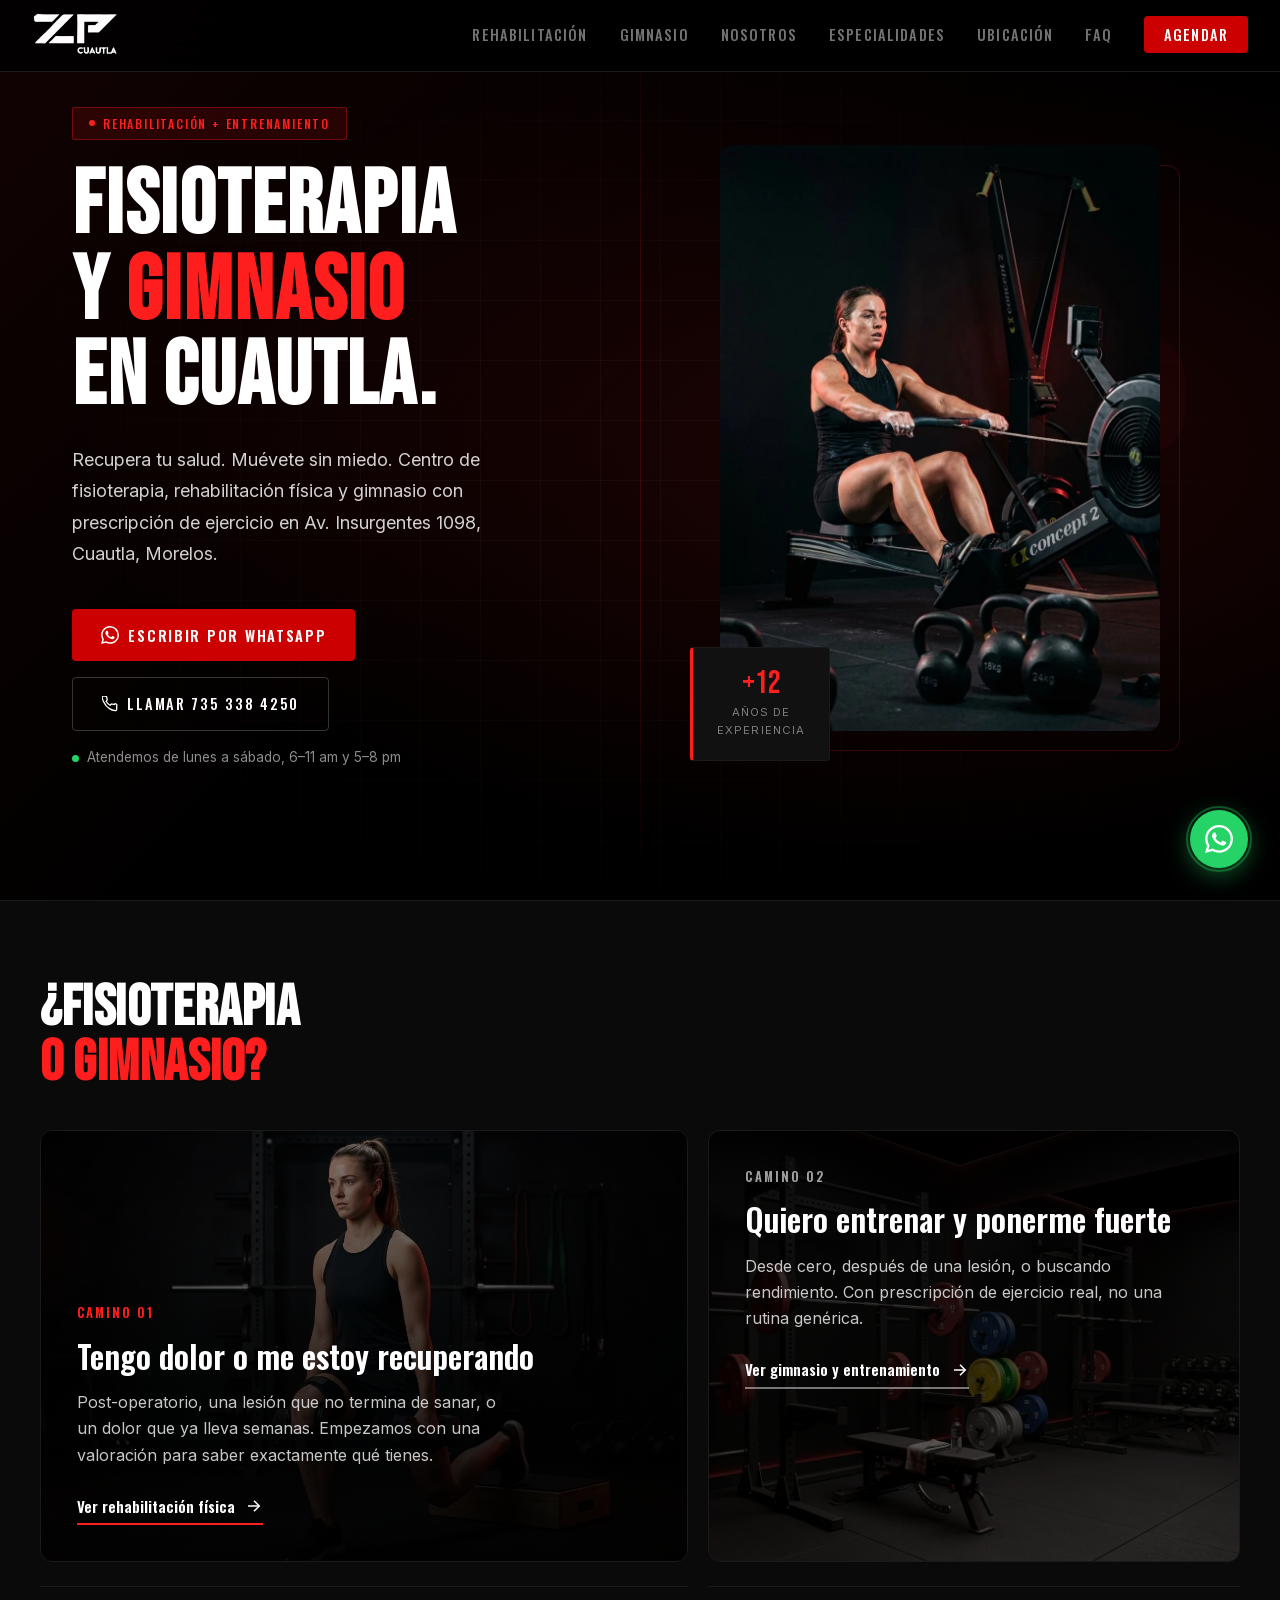
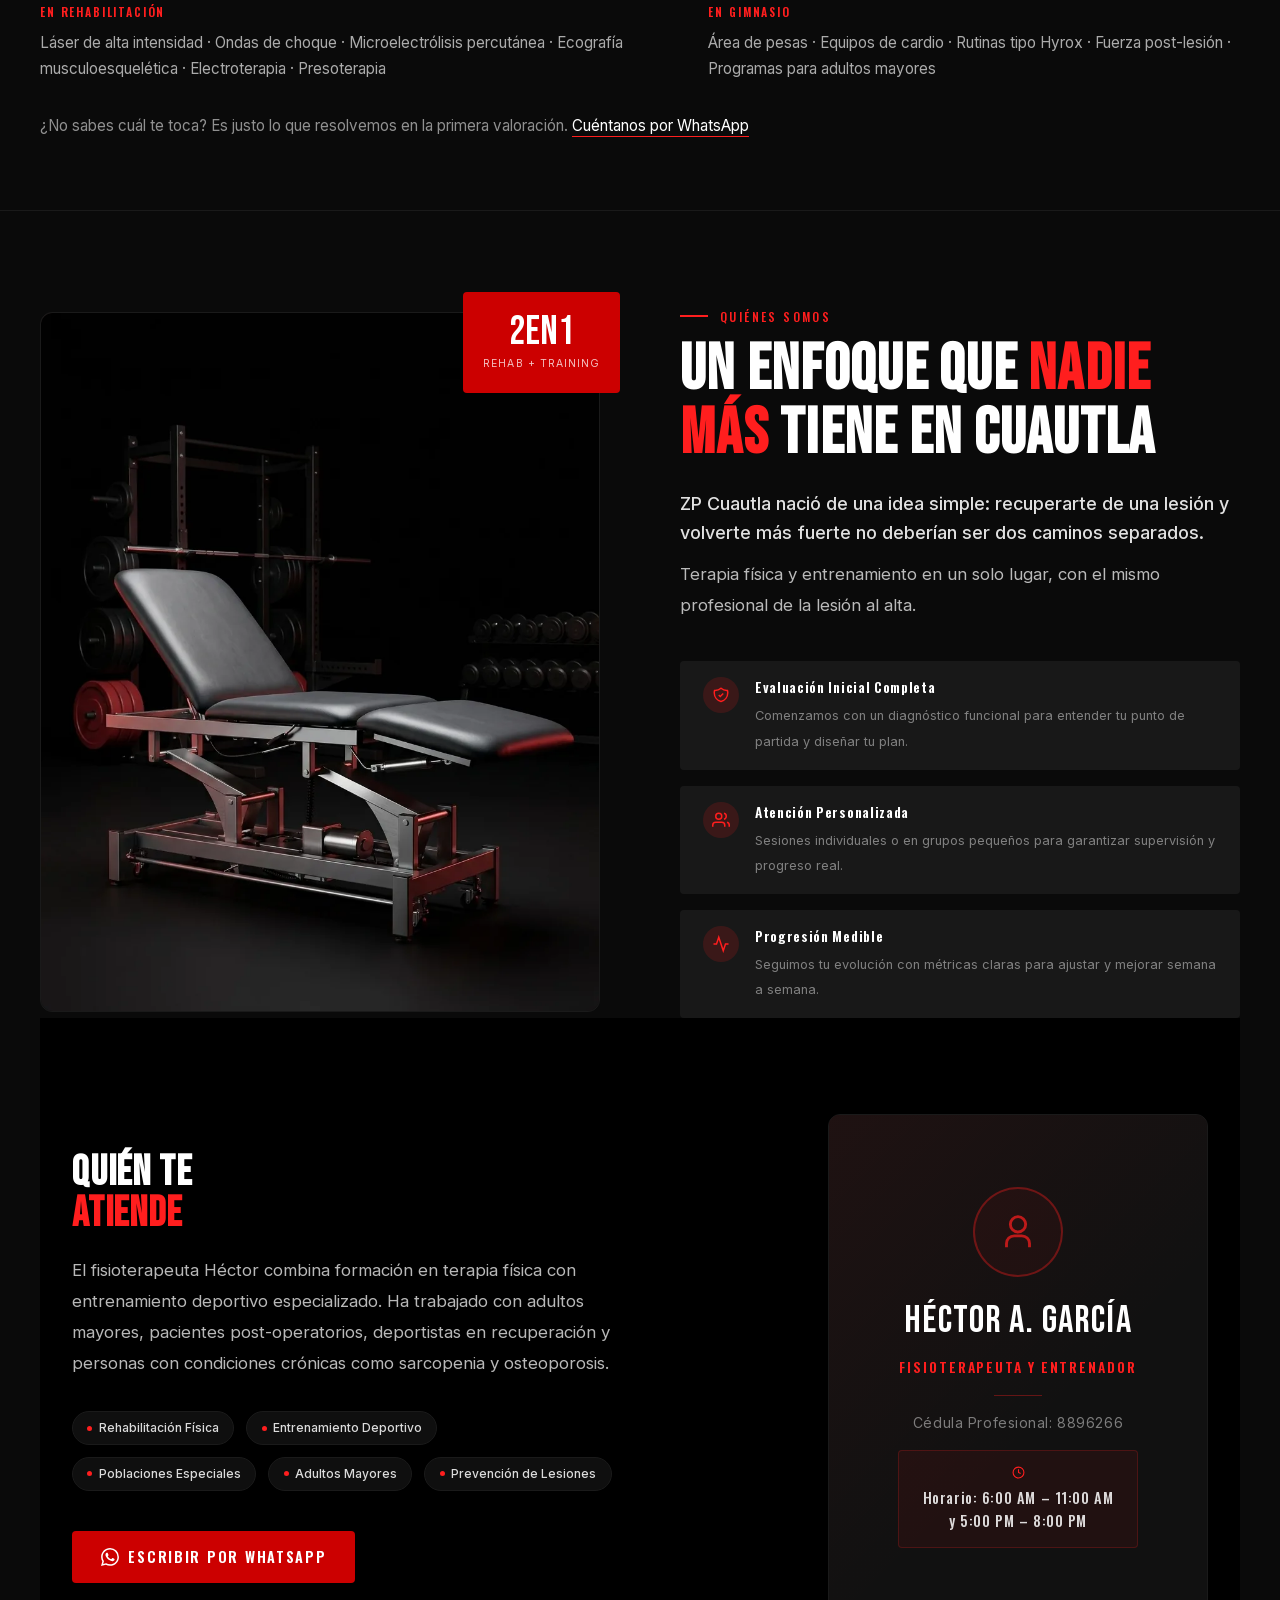
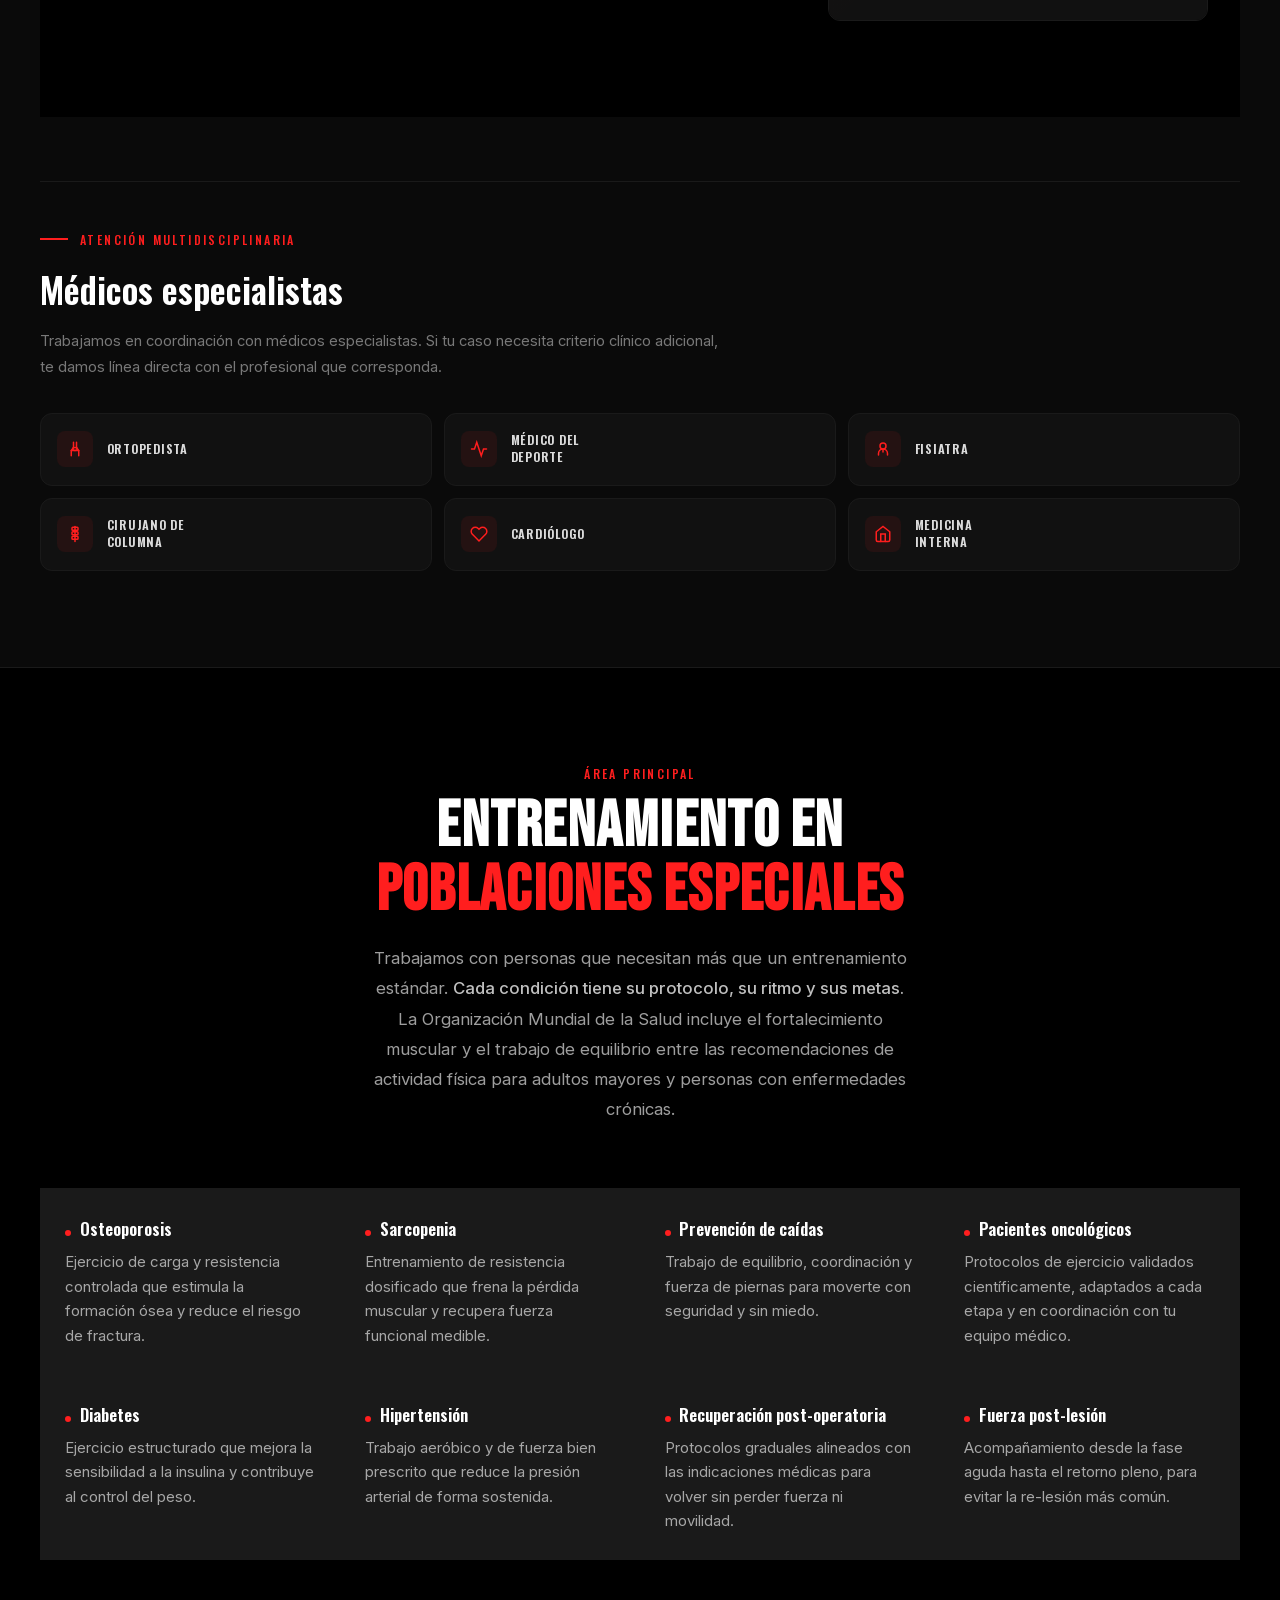
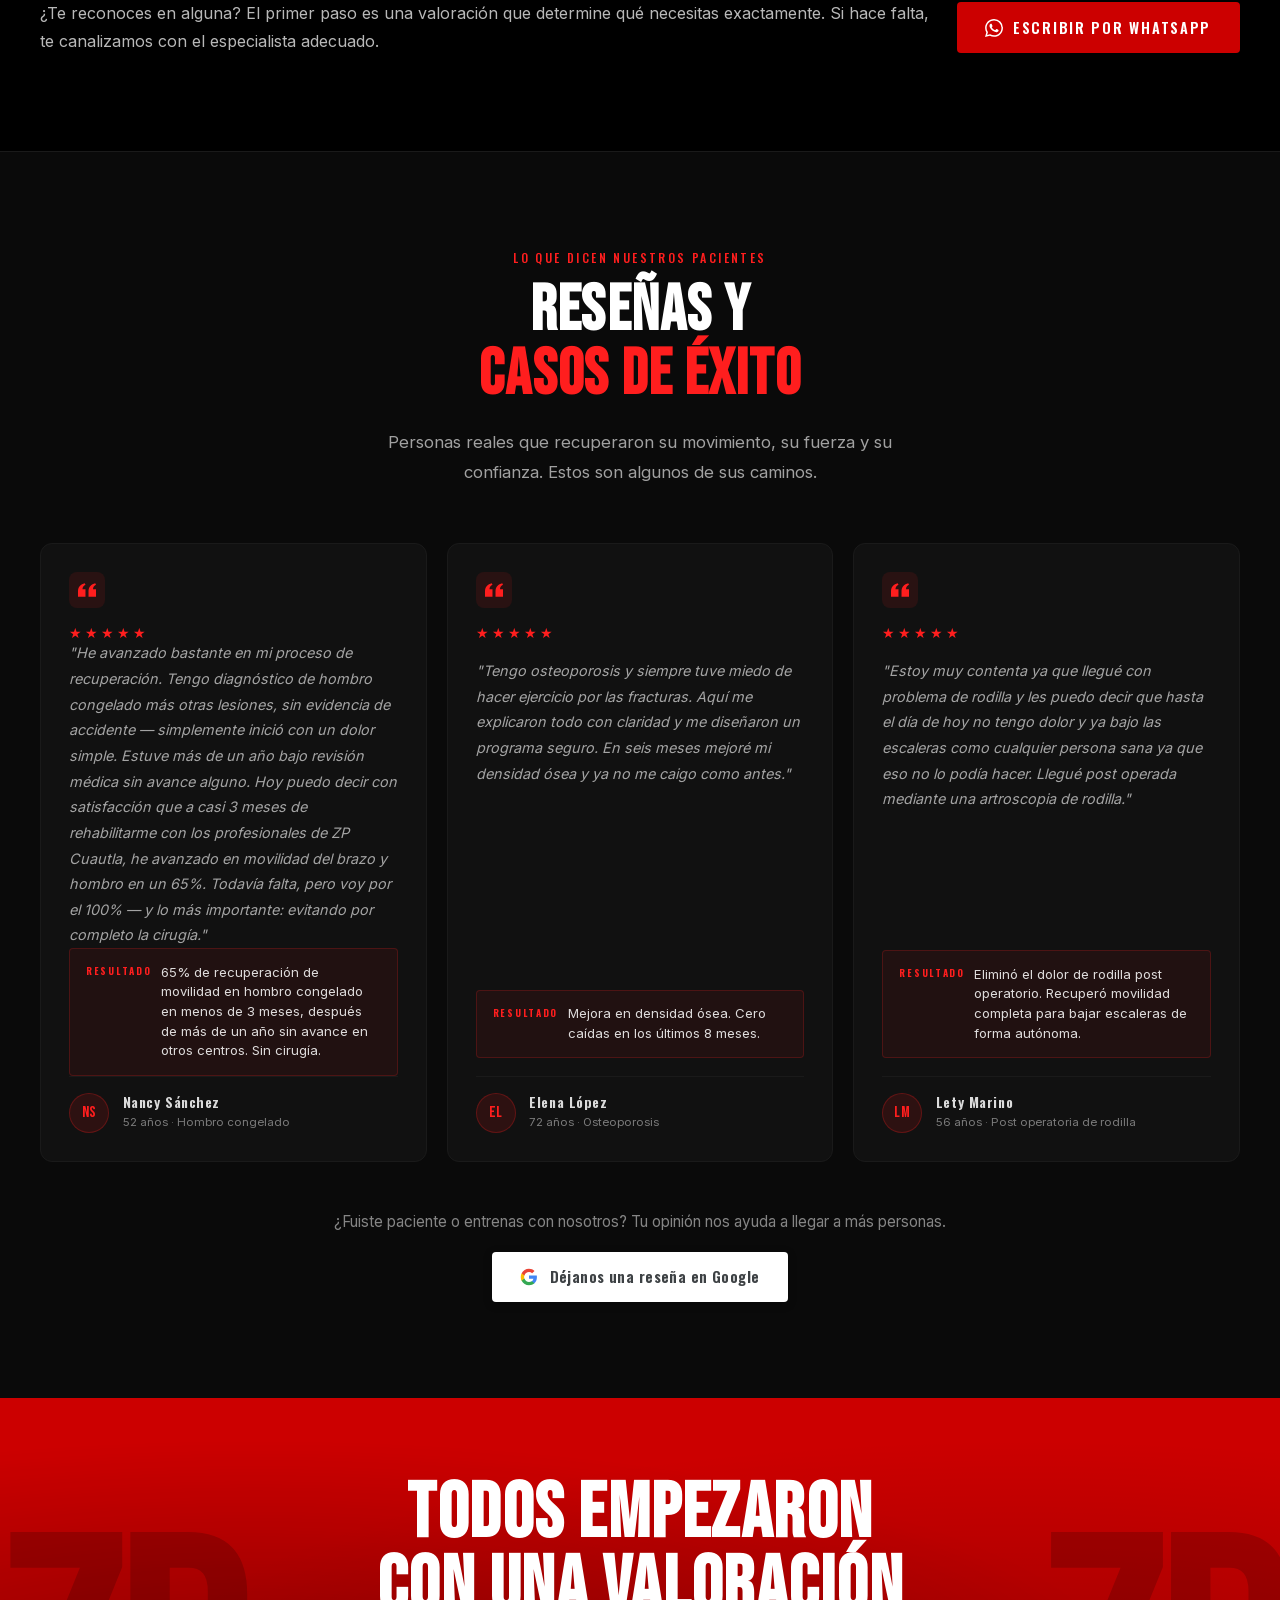
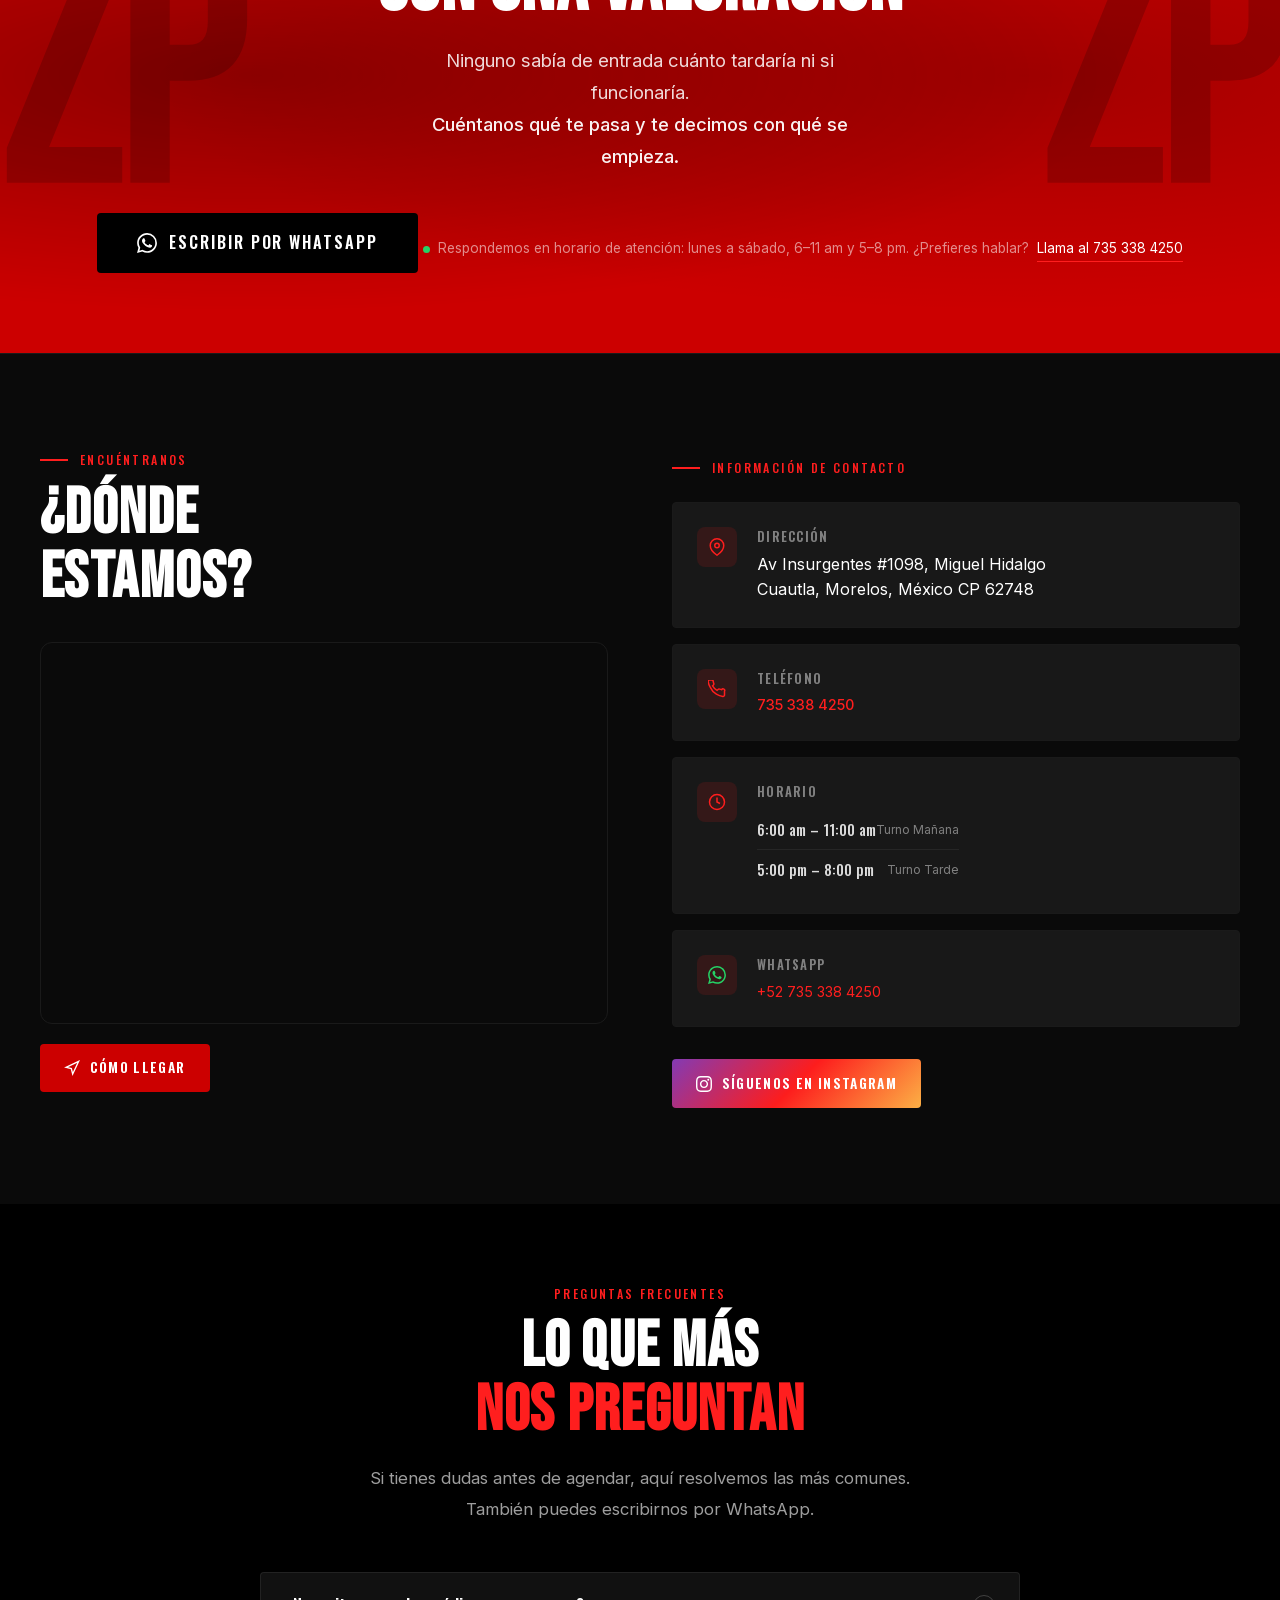
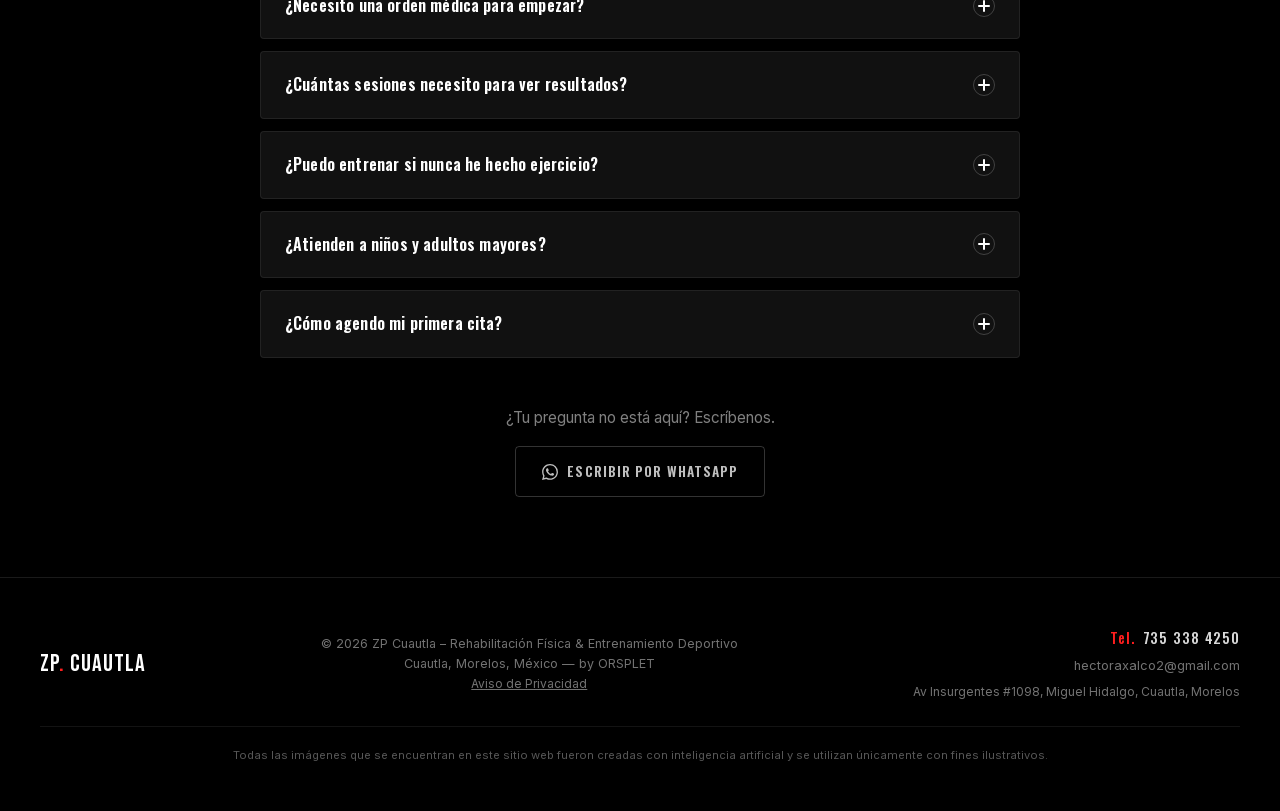
==== commit 0e8eab9f: "Quita ruido de la portada y pone la accion al alcance del pulgar La portada pedia 2239 palabras y 20" ====
--- a/index.html
+++ b/index.html
@@ -58,7 +58,11 @@
   <script type="application/ld+json">
   {
     "@context": "https://schema.org",
-    "@type": ["MedicalBusiness", "Physiotherapy", "SportsActivityLocation"],
+    "@type": [
+      "MedicalBusiness",
+      "Physiotherapy",
+      "SportsActivityLocation"
+    ],
     "@id": "https://zpcuautla.com.mx/#organization",
     "name": "ZP Cuautla – Rehabilitación Física & Entrenamiento Deportivo",
     "legalName": "ZP Cuautla",
@@ -72,14 +76,32 @@
     "image": "https://zpcuautla.com.mx/imageneszpweb/imagenportada.jpg",
     "telephone": "+527353384250",
     "email": "hectoraxalco2@gmail.com",
-    "medicalSpecialty": ["Physiotherapy", "Musculoskeletal", "Geriatric"],
+    "medicalSpecialty": [
+      "Physiotherapy",
+      "Musculoskeletal",
+      "Geriatric"
+    ],
     "hasMap": "https://www.google.com/maps/place/Physical+Rehab+and+Sports+Training/@18.8408265,-98.941605,17z/data=!3m1!4b1!4m6!3m5!1s0x85ce6f86cd3d2b59:0xbf119cf6869ca742!8m2!3d18.8408265!4d-98.941605!16s%2Fg%2F11j12sl36h",
     "areaServed": [
-      {"@type": "City", "name": "Cuautla", "containedInPlace": {"@type": "AdministrativeArea", "name": "Morelos, México"}},
-      {"@type": "AdministrativeArea", "name": "Oriente de Morelos, México"}
+      {
+        "@type": "City",
+        "name": "Cuautla",
+        "containedInPlace": {
+          "@type": "AdministrativeArea",
+          "name": "Morelos, México"
+        }
+      },
+      {
+        "@type": "AdministrativeArea",
+        "name": "Oriente de Morelos, México"
+      }
     ],
-    "founder": {"@id": "https://zpcuautla.com.mx/#hector-garcia"},
-    "employee": {"@id": "https://zpcuautla.com.mx/#hector-garcia"},
+    "founder": {
+      "@id": "https://zpcuautla.com.mx/#hector-garcia"
+    },
+    "employee": {
+      "@id": "https://zpcuautla.com.mx/#hector-garcia"
+    },
     "address": {
       "@type": "PostalAddress",
       "streetAddress": "Av Insurgentes #1098, Miguel Hidalgo",
@@ -91,13 +113,27 @@
     "openingHoursSpecification": [
       {
         "@type": "OpeningHoursSpecification",
-        "dayOfWeek": ["Monday","Tuesday","Wednesday","Thursday","Friday","Saturday"],
+        "dayOfWeek": [
+          "Monday",
+          "Tuesday",
+          "Wednesday",
+          "Thursday",
+          "Friday",
+          "Saturday"
+        ],
         "opens": "06:00",
         "closes": "11:00"
       },
       {
         "@type": "OpeningHoursSpecification",
-        "dayOfWeek": ["Monday","Tuesday","Wednesday","Thursday","Friday","Saturday"],
+        "dayOfWeek": [
+          "Monday",
+          "Tuesday",
+          "Wednesday",
+          "Thursday",
+          "Friday",
+          "Saturday"
+        ],
         "opens": "17:00",
         "closes": "20:00"
       }
@@ -129,53 +165,166 @@
       "@type": "OfferCatalog",
       "name": "Servicios ZP Cuautla",
       "itemListElement": [
-        {"@type": "Offer", "itemOffered": {"@type": "Service", "name": "Rehabilitación Física", "description": "Rehabilitación post-operatoria (rodilla, LCA, artroscopia, hombro) y de lesiones musculoesqueléticas: esguinces, desgarros, tendinitis. Protocolos graduales alineados con indicaciones médicas.", "provider": {"@id": "https://zpcuautla.com.mx/#organization"}}},
-        {"@type": "Offer", "itemOffered": {"@type": "Service", "name": "Entrenamiento Deportivo", "description": "Entrenamiento de fuerza con pesas, entrenamiento funcional de alta intensidad tipo Hyrox y fortalecimiento post-lesión para retorno seguro a la actividad.", "provider": {"@id": "https://zpcuautla.com.mx/#organization"}}},
-        {"@type": "Offer", "itemOffered": {"@type": "Service", "name": "Entrenamiento en Poblaciones Especiales", "description": "Programas para adultos mayores (osteoporosis, sarcopenia, prevención de caídas), pacientes oncológicos y personas con enfermedades crónicas como diabetes e hipertensión.", "provider": {"@id": "https://zpcuautla.com.mx/#organization"}}},
-        {"@type": "Offer", "itemOffered": {"@type": "Service", "name": "Láser de Alta Intensidad", "description": "Terapia con luz de alta potencia que penetra tejidos profundos: reduce dolor e inflamación y acelera la regeneración de tendones, músculos y articulaciones.", "provider": {"@id": "https://zpcuautla.com.mx/#organization"}}},
-        {"@type": "Offer", "itemOffered": {"@type": "Service", "name": "Terapia de Ondas de Choque", "description": "Impulsos de presión acústica para calcificaciones, tendinitis crónicas y fascitis plantar; eficaz en lesiones que no responden a tratamientos convencionales.", "provider": {"@id": "https://zpcuautla.com.mx/#organization"}}},
-        {"@type": "Offer", "itemOffered": {"@type": "Service", "name": "Electroterapia", "description": "Corrientes eléctricas controladas que alivian dolor, reducen inflamación, mejoran circulación y estimulan la activación muscular en zonas débiles.", "provider": {"@id": "https://zpcuautla.com.mx/#organization"}}},
-        {"@type": "Offer", "itemOffered": {"@type": "Service", "name": "Presoterapia", "description": "Presión de aire controlada que estimula el sistema linfático y circulatorio; indicada en edema, retención de líquidos y recuperación post-operatoria.", "provider": {"@id": "https://zpcuautla.com.mx/#organization"}}},
-        {"@type": "Offer", "itemOffered": {"@type": "Service", "name": "Masoterapia", "description": "Masaje terapéutico para liberar tensión muscular, mejorar circulación y complementar los procesos de rehabilitación y entrenamiento.", "provider": {"@id": "https://zpcuautla.com.mx/#organization"}}},
-        {"@type": "Offer", "itemOffered": {"@type": "Service", "name": "Ecografía Musculoesquelética", "description": "Diagnóstico por imagen de tendones, músculos y articulaciones para evaluar lesiones y guiar el tratamiento con precisión.", "provider": {"@id": "https://zpcuautla.com.mx/#organization"}}},
-        {"@type": "Offer", "itemOffered": {"@type": "Service", "name": "Microelectrólisis Percutánea (MEP)", "description": "Técnica para el tratamiento de lesiones musculoesqueléticas crónicas mediante corriente galvánica aplicada con aguja sobre el tejido dañado.", "provider": {"@id": "https://zpcuautla.com.mx/#organization"}}}
+        {
+          "@type": "Offer",
+          "itemOffered": {
+            "@type": "Service",
+            "name": "Rehabilitación Física",
+            "description": "Rehabilitación post-operatoria (rodilla, LCA, artroscopia, hombro) y de lesiones musculoesqueléticas: esguinces, desgarros, tendinitis. Protocolos graduales alineados con indicaciones médicas.",
+            "provider": {
+              "@id": "https://zpcuautla.com.mx/#organization"
+            }
+          }
+        },
+        {
+          "@type": "Offer",
+          "itemOffered": {
+            "@type": "Service",
+            "name": "Entrenamiento Deportivo",
+            "description": "Entrenamiento de fuerza con pesas, entrenamiento funcional de alta intensidad tipo Hyrox y fortalecimiento post-lesión para retorno seguro a la actividad.",
+            "provider": {
+              "@id": "https://zpcuautla.com.mx/#organization"
+            }
+          }
+        },
+        {
+          "@type": "Offer",
+          "itemOffered": {
+            "@type": "Service",
+            "name": "Entrenamiento en Poblaciones Especiales",
+            "description": "Programas para adultos mayores (osteoporosis, sarcopenia, prevención de caídas), pacientes oncológicos y personas con enfermedades crónicas como diabetes e hipertensión.",
+            "provider": {
+              "@id": "https://zpcuautla.com.mx/#organization"
+            }
+          }
+        },
+        {
+          "@type": "Offer",
+          "itemOffered": {
+            "@type": "Service",
+            "name": "Láser de Alta Intensidad",
+            "description": "Terapia con luz de alta potencia que penetra tejidos profundos: reduce dolor e inflamación y acelera la regeneración de tendones, músculos y articulaciones.",
+            "provider": {
+              "@id": "https://zpcuautla.com.mx/#organization"
+            }
+          }
+        },
+        {
+          "@type": "Offer",
+          "itemOffered": {
+            "@type": "Service",
+            "name": "Terapia de Ondas de Choque",
+            "description": "Impulsos de presión acústica para calcificaciones, tendinitis crónicas y fascitis plantar; eficaz en lesiones que no responden a tratamientos convencionales.",
+            "provider": {
+              "@id": "https://zpcuautla.com.mx/#organization"
+            }
+          }
+        },
+        {
+          "@type": "Offer",
+          "itemOffered": {
+            "@type": "Service",
+            "name": "Electroterapia",
+            "description": "Corrientes eléctricas controladas que alivian dolor, reducen inflamación, mejoran circulación y estimulan la activación muscular en zonas débiles.",
+            "provider": {
+              "@id": "https://zpcuautla.com.mx/#organization"
+            }
+          }
+        },
+        {
+          "@type": "Offer",
+          "itemOffered": {
+            "@type": "Service",
+            "name": "Presoterapia",
+            "description": "Presión de aire controlada que estimula el sistema linfático y circulatorio; indicada en edema, retención de líquidos y recuperación post-operatoria.",
+            "provider": {
+              "@id": "https://zpcuautla.com.mx/#organization"
+            }
+          }
+        },
+        {
+          "@type": "Offer",
+          "itemOffered": {
+            "@type": "Service",
+            "name": "Masoterapia",
+            "description": "Masaje terapéutico para liberar tensión muscular, mejorar circulación y complementar los procesos de rehabilitación y entrenamiento.",
+            "provider": {
+              "@id": "https://zpcuautla.com.mx/#organization"
+            }
+          }
+        },
+        {
+          "@type": "Offer",
+          "itemOffered": {
+            "@type": "Service",
+            "name": "Ecografía Musculoesquelética",
+            "description": "Diagnóstico por imagen de tendones, músculos y articulaciones para evaluar lesiones y guiar el tratamiento con precisión.",
+            "provider": {
+              "@id": "https://zpcuautla.com.mx/#organization"
+            }
+          }
+        },
+        {
+          "@type": "Offer",
+          "itemOffered": {
+            "@type": "Service",
+            "name": "Microelectrólisis Percutánea (MEP)",
+            "description": "Técnica para el tratamiento de lesiones musculoesqueléticas crónicas mediante corriente galvánica aplicada con aguja sobre el tejido dañado.",
+            "provider": {
+              "@id": "https://zpcuautla.com.mx/#organization"
+            }
+          }
+        }
       ]
     },
     "review": [
       {
         "@type": "Review",
-        "itemReviewed": {"@id": "https://zpcuautla.com.mx/#organization"},
-        "reviewRating": {"@type": "Rating", "ratingValue": "5", "bestRating": "5"},
-        "author": {"@type": "Person", "name": "Nancy Sánchez"},
+        "itemReviewed": {
+          "@id": "https://zpcuautla.com.mx/#organization"
+        },
+        "reviewRating": {
+          "@type": "Rating",
+          "ratingValue": "5",
+          "bestRating": "5"
+        },
+        "author": {
+          "@type": "Person",
+          "name": "Nancy Sánchez"
+        },
         "reviewBody": "He avanzado bastante en mi proceso de recuperación. Tengo diagnóstico de hombro congelado más otras lesiones, sin evidencia de accidente — simplemente inició con un dolor simple. Estuve más de un año bajo revisión médica sin avance alguno. Hoy puedo decir con satisfacción que a casi 3 meses de rehabilitarme con los profesionales de ZP Cuautla, he avanzado en movilidad del brazo y hombro en un 65%. Todavía falta, pero voy por el 100% — y lo más importante: evitando por completo la cirugía."
       },
       {
         "@type": "Review",
-        "itemReviewed": {"@id": "https://zpcuautla.com.mx/#organization"},
-        "reviewRating": {"@type": "Rating", "ratingValue": "5", "bestRating": "5"},
-        "author": {"@type": "Person", "name": "Elena López"},
+        "itemReviewed": {
+          "@id": "https://zpcuautla.com.mx/#organization"
+        },
+        "reviewRating": {
+          "@type": "Rating",
+          "ratingValue": "5",
+          "bestRating": "5"
+        },
+        "author": {
+          "@type": "Person",
+          "name": "Elena López"
+        },
         "reviewBody": "Tengo osteoporosis y siempre tuve miedo de hacer ejercicio por las fracturas. Aquí me explicaron todo con claridad y me diseñaron un programa seguro. En seis meses mejoré mi densidad ósea y ya no me caigo como antes."
       },
       {
         "@type": "Review",
-        "itemReviewed": {"@id": "https://zpcuautla.com.mx/#organization"},
-        "reviewRating": {"@type": "Rating", "ratingValue": "5", "bestRating": "5"},
-        "author": {"@type": "Person", "name": "Lety Marino"},
+        "itemReviewed": {
+          "@id": "https://zpcuautla.com.mx/#organization"
+        },
+        "reviewRating": {
+          "@type": "Rating",
+          "ratingValue": "5",
+          "bestRating": "5"
+        },
+        "author": {
+          "@type": "Person",
+          "name": "Lety Marino"
+        },
         "reviewBody": "Estoy muy contenta ya que llegué con problema de rodilla y les puedo decir que hasta el día de hoy no tengo dolor y ya bajo las escaleras como cualquier persona sana ya que eso no lo podía hacer. Llegué post operada mediante una artroscopia de rodilla."
-      },
-      {
-        "@type": "Review",
-        "itemReviewed": {"@id": "https://zpcuautla.com.mx/#organization"},
-        "reviewRating": {"@type": "Rating", "ratingValue": "5", "bestRating": "5"},
-        "author": {"@type": "Person", "name": "Blanca Díaz"},
-        "reviewBody": "Estoy muy agradecida porque mi rodilla (Gonartrosis) no me molesta. Puedo caminar, subir escaleras, ir a comprar, subirme incluso en la combi, ser independiente. MUCHAS Gracias por fortalecer mis músculos, ligamentos y articulaciones."
-      },
-      {
-        "@type": "Review",
-        "itemReviewed": {"@id": "https://zpcuautla.com.mx/#organization"},
-        "reviewRating": {"@type": "Rating", "ratingValue": "5", "bestRating": "5"},
-        "author": {"@type": "Person", "name": "Minerva Medina"},
-        "reviewBody": "Hola, empecé a trabajar hace más de un año en ZP por una lesión en la rodilla y dificultad para realizar actividades básicas como levantarme de una silla, a partir de los ejercicios prescritos por el coach he tenido una mejor movilidad y calidad de vida, son muchos los beneficios de hacer ejercicio a cualquier edad!!"
       }
     ],
     "sameAs": [
@@ -222,22 +371,6 @@
         "acceptedAnswer": {
           "@type": "Answer",
           "text": "Sí. Trabajamos con poblaciones especiales, incluyendo adultos mayores con programas de fuerza y equilibrio para prevenir caídas, y con menores que requieren rehabilitación o acondicionamiento físico supervisado. Cada programa se adapta completamente a la edad y condición del paciente."
-        }
-      },
-      {
-        "@type": "Question",
-        "name": "¿Qué diferencia hay entre rehabilitación y entrenamiento?",
-        "acceptedAnswer": {
-          "@type": "Answer",
-          "text": "La rehabilitación busca recuperar la función perdida por una lesión, cirugía o condición de salud. El entrenamiento desarrolla fuerza, resistencia y capacidad física en general. En ZP Cuautla los combinamos: cuando terminas tu rehabilitación, no te quedas en el punto de partida — te volvemos más fuerte de lo que eras antes."
-        }
-      },
-      {
-        "@type": "Question",
-        "name": "¿Cómo sé si mi dolor necesita rehabilitación o solo ejercicio?",
-        "acceptedAnswer": {
-          "@type": "Answer",
-          "text": "Eso es exactamente lo que evaluamos en tu primera sesión. Si tienes dolor que limita tu movimiento, que lleva más de dos semanas sin mejorar, o que surgió tras una lesión o cirugía, lo más probable es que necesites rehabilitación primero. Pero eso es justo lo que podremos ver y determinaremos en tu primera consulta."
         }
       },
       {
@@ -338,7 +471,6 @@
       <li><a href="/gimnasio-entrenamiento-cuautla/">Gimnasio</a></li>
       <li><a href="#sobre">Nosotros</a></li>
       <li><a href="#poblaciones">Especialidades</a></li>
-      <li><a href="#entrenador">Equipo</a></li>
       <li><a href="#ubicacion">Ubicación</a></li>
       <li><a href="#faq">FAQ</a></li>
       <li><a href="https://wa.me/527353384250?text=Hola%2C%20escribo%20desde%20el%20men%C3%BA%20de%20su%20p%C3%A1gina%20web.%20Quiero%20agendar%20una%20sesi%C3%B3n.%20Lo%20que%20necesito%20es%3A%20" target="_blank" rel="noopener noreferrer" class="nav-cta">Agendar</a></li>
@@ -355,10 +487,9 @@
       <li><a href="/gimnasio-entrenamiento-cuautla/">Gimnasio</a></li>
       <li><a href="#sobre">Nosotros</a></li>
       <li><a href="#poblaciones">Especialidades</a></li>
-      <li><a href="#entrenador">Equipo</a></li>
       <li><a href="#ubicacion">Ubicación</a></li>
       <li><a href="#faq">FAQ</a></li>
-      <li><a href="https://wa.me/527353384250?text=Hola%2C%20escribo%20desde%20el%20men%C3%BA%20de%20su%20p%C3%A1gina%20web.%20Quiero%20agendar%20una%20sesi%C3%B3n.%20Lo%20que%20necesito%20es%3A%20" target="_blank" rel="noopener noreferrer">Agendar sesión</a></li>
+      <li><a href="https://wa.me/527353384250?text=Hola%2C%20escribo%20desde%20el%20men%C3%BA%20de%20su%20p%C3%A1gina%20web.%20Quiero%20agendar%20una%20sesi%C3%B3n.%20Lo%20que%20necesito%20es%3A%20" target="_blank" rel="noopener noreferrer">Agendar</a></li>
     </ul>
   </div>
 
@@ -387,17 +518,14 @@
         <div class="hero-buttons">
           <a href="https://wa.me/527353384250?text=Hola%2C%20escribo%20desde%20la%20p%C3%A1gina%20de%20inicio%20de%20su%20sitio%20web.%20Quiero%20agendar%20una%20sesi%C3%B3n.%20Lo%20que%20necesito%20es%3A%20" target="_blank" rel="noopener noreferrer" class="btn-primary">
             <svg width="18" height="18" viewBox="0 0 24 24" fill="currentColor"><path d="M17.472 14.382c-.297-.149-1.758-.867-2.03-.967-.273-.099-.471-.148-.67.15-.197.297-.767.966-.94 1.164-.173.199-.347.223-.644.075-.297-.15-1.255-.463-2.39-1.475-.883-.788-1.48-1.761-1.653-2.059-.173-.297-.018-.458.13-.606.134-.133.298-.347.446-.52.149-.174.198-.298.298-.497.099-.198.05-.371-.025-.52-.075-.149-.669-1.612-.916-2.207-.242-.579-.487-.5-.669-.51-.173-.008-.371-.01-.57-.01-.198 0-.52.074-.792.372-.272.297-1.04 1.016-1.04 2.479 0 1.462 1.065 2.875 1.213 3.074.149.198 2.096 3.2 5.077 4.487.709.306 1.262.489 1.694.625.712.227 1.36.195 1.871.118.571-.085 1.758-.719 2.006-1.413.248-.694.248-1.289.173-1.413-.074-.124-.272-.198-.57-.347m-5.421 7.403h-.004a9.87 9.87 0 01-5.031-1.378l-.361-.214-3.741.982.998-3.648-.235-.374a9.86 9.86 0 01-1.51-5.26c.001-5.45 4.436-9.884 9.888-9.884 2.64 0 5.122 1.03 6.988 2.898a9.825 9.825 0 012.893 6.994c-.003 5.45-4.437 9.884-9.885 9.884m8.413-18.297A11.815 11.815 0 0012.05 0C5.495 0 .16 5.335.157 11.892c0 2.096.547 4.142 1.588 5.945L.057 24l6.305-1.654a11.882 11.882 0 005.683 1.448h.005c6.554 0 11.89-5.335 11.893-11.893a11.821 11.821 0 00-3.48-8.413z"/></svg>
-            Agenda por WhatsApp
+            Escribir por WhatsApp
           </a>
-          <a href="#sobre" class="btn-secondary">
-            Conoce más
-            <svg width="16" height="16" viewBox="0 0 24 24" fill="none" stroke="currentColor" stroke-width="2"><line x1="5" y1="12" x2="19" y2="12"/><polyline points="12 5 19 12 12 19"/></svg>
+          <a href="tel:+527353384250" class="btn-secondary">
+            <svg width="16" height="16" viewBox="0 0 24 24" fill="none" stroke="currentColor" stroke-width="2" aria-hidden="true"><path d="M22 16.92v3a2 2 0 01-2.18 2 19.79 19.79 0 01-8.63-3.07A19.5 19.5 0 013.07 9.81 19.79 19.79 0 01.01 1.18 2 2 0 012 0h3a2 2 0 012 1.72 12.84 12.84 0 00.7 2.81 2 2 0 01-.45 2.11L6.09 7.91a16 16 0 006 6l1.27-1.27a2 2 0 012.11-.45 12.84 12.84 0 002.81.7A2 2 0 0122 14.92v2z"/></svg>
+            Llamar 735 338 4250
           </a>
         </div>
-        <a href="tel:+527353384250" class="hero-phone">
-          <svg width="14" height="14" viewBox="0 0 24 24" fill="none" stroke="currentColor" stroke-width="2"><path d="M22 16.92v3a2 2 0 01-2.18 2 19.79 19.79 0 01-8.63-3.07A19.5 19.5 0 013.07 9.81 19.79 19.79 0 01.01 1.18 2 2 0 012 0h3a2 2 0 012 1.72 12.84 12.84 0 00.7 2.81 2 2 0 01-.45 2.11L6.09 7.91a16 16 0 006 6l1.27-1.27a2 2 0 012.11-.45 12.84 12.84 0 002.81.7A2 2 0 0122 14.92v2z"/></svg>
-          O llámanos: 735 338 4250
-        </a>
+        <p class="disponibilidad">Atendemos de lunes a sábado, 6–11 am y 5–8 pm</p>
       </div>
 
       <div class="hero-visual">
@@ -488,157 +616,21 @@
 
     </div>
 
+    <div class="bif-listas">
+      <div class="bif-lista">
+        <h3>En rehabilitación</h3>
+        <p>Láser de alta intensidad · Ondas de choque · Microelectrólisis percutánea · Ecografía musculoesquelética · Electroterapia · Presoterapia</p>
+      </div>
+      <div class="bif-lista">
+        <h3>En gimnasio</h3>
+        <p>Área de pesas · Equipos de cardio · Rutinas tipo Hyrox · Fuerza post-lesión · Programas para adultos mayores</p>
+      </div>
+    </div>
+
     <p class="bif-nota">
       ¿No sabes cuál te toca? Es justo lo que resolvemos en la primera valoración.
       <a href="https://wa.me/527353384250?text=Hola%2C%20escribo%20desde%20su%20p%C3%A1gina%20web%20y%20no%20s%C3%A9%20si%20necesito%20rehabilitaci%C3%B3n%20o%20entrenamiento.%20Lo%20que%20me%20pasa%20es%3A%20" target="_blank" rel="noopener noreferrer" class="bif-nota-link">Cuéntanos por WhatsApp</a>
     </p>
-  </section>
-
-  <!-- ================================================
-       SERVICIOS – REHABILITACIÓN & ENTRENAMIENTO
-  ================================================ -->
-  <section id="servicios">
-    <div class="container">
-      <!-- Header -->
-      <div class="servicios-header reveal">
-        <div class="section-tag">Nuestros servicios</div>
-        <h2 class="section-title">Rehabilitación<br/><span style="color:var(--red)">y Entrenamiento</span></h2>
-        <p class="section-subtitle">
-          Dos áreas complementarias bajo el mismo techo. Elige la que necesitas o combínalas para un resultado óptimo.
-        </p>
-      </div>
-
-      <!-- Two main blocks -->
-      <div class="servicios-grid">
-
-        <!-- ── REHABILITACIÓN ── -->
-        <div class="srv-col">
-          <div class="img-placeholder-block reveal" style="overflow:hidden;">
-            <img width="1200" height="896" src="imageneszpweb/imagenelectroterapia.webp" alt="Sesión de electroterapia para rehabilitación física en ZP Cuautla" loading="lazy" style="position:absolute;inset:0;width:100%;height:100%;object-fit:cover;">
-          </div>
-          <div class="srv-block reveal" id="srvRehab">
-          <div class="srv-block-header" role="button" tabindex="0" aria-expanded="false">
-            <div class="srv-block-heading">
-              <div class="srv-block-title">Rehabilitación</div>
-              <div class="srv-block-subtitle">Contamos con equipos de alta tecnología</div>
-            </div>
-            <div class="srv-block-toggle">
-              <svg width="16" height="16" viewBox="0 0 24 24" fill="none" stroke="currentColor" stroke-width="2.5"><line x1="12" y1="5" x2="12" y2="19"/><line x1="5" y1="12" x2="19" y2="12"/></svg>
-            </div>
-          </div>
-          <div class="srv-block-body">
-            <!-- Intro bullets -->
-            <div class="srv-block-intro">
-              <ul class="srv-intro-list">
-                <li>Contamos con expertos en tratar diversas patologías que pueden afectar hombro, espalda y rodilla.</li>
-                <li>Somos de los pocos centros que integran gimnasio dentro del proceso de rehabilitación.</li>
-                <li>Más de 12 años de experiencia nos respaldan.</li>
-                <li>Todas las sesiones son personalizadas e individuales para la máxima comodidad del paciente.</li>
-              </ul>
-            </div>
-            <!-- Therapy images -->
-            <div class="srv-img-strip srv-img-strip--2col">
-              <div class="srv-img-strip-item">
-                <img width="896" height="1200" src="imageneszpweb/imagenlaserdealtaintensidad.webp" alt="Terapia de láser de alta intensidad para recuperación de lesiones en ZP Cuautla" loading="lazy">
-                <span class="srv-img-strip-cap">Láser Alta Intensidad</span>
-              </div>
-              <div class="srv-img-strip-item">
-                <img width="896" height="1200" src="imageneszpweb/imagenterapiaondasdechoque.webp" alt="Terapia de ondas de choque para tendinitis y calcificaciones en ZP Cuautla" loading="lazy">
-                <span class="srv-img-strip-cap">Ondas de Choque</span>
-              </div>
-              <div class="srv-img-strip-item">
-                <img width="1200" height="896" src="imageneszpweb/imagenmicroelectrolisispercutanea.webp" alt="Microelectrólisis percutánea para tratamiento musculoesquelético en ZP Cuautla" loading="lazy">
-                <span class="srv-img-strip-cap">Microelectrolisis percutánea</span>
-              </div>
-              <div class="srv-img-strip-item">
-                <img width="896" height="1200" src="imageneszpweb/imagenecografiamusculoesqueleticamujer.webp" alt="Ecografía musculoesquelética para diagnóstico de lesiones en ZP Cuautla" loading="lazy">
-                <span class="srv-img-strip-cap">Ecografía Musculoesquelética</span>
-              </div>
-            </div>
-            <!-- Sub-accordion -->
-            <h3 class="srv-sub-label">Tecnología &amp; Técnicas</h3>
-            <p class="srv-cierre-texto" style="margin-bottom:1rem;">Cinco tecnologías de rehabilitación explicadas: qué son, para qué sirven y cuándo se usan.</p>
-            <a href="/rehabilitacion-fisica-cuautla/" class="btn-secondary">
-              Ver rehabilitación física en Cuautla
-              <svg width="16" height="16" viewBox="0 0 24 24" fill="none" stroke="currentColor" stroke-width="2" aria-hidden="true"><line x1="5" y1="12" x2="19" y2="12"/><polyline points="12 5 19 12 12 19"/></svg>
-            </a>
-            <div class="srv-cierre">
-              <p class="srv-cierre-texto">Si algo de esto se parece a lo que tienes, el siguiente paso es una valoración.</p>
-              <a href="https://wa.me/527353384250?text=Hola%2C%20escribo%20desde%20la%20secci%C3%B3n%20de%20Rehabilitaci%C3%B3n%20de%20su%20p%C3%A1gina%20web.%20Quiero%20agendar%20una%20valoraci%C3%B3n.%20Lo%20que%20me%20pasa%20es%3A%20" target="_blank" rel="noopener noreferrer" class="btn-primary">
-                <svg width="18" height="18" viewBox="0 0 24 24" fill="currentColor" aria-hidden="true"><path d="M17.472 14.382c-.297-.149-1.758-.867-2.03-.967-.273-.099-.471-.148-.67.15-.197.297-.767.966-.94 1.164-.173.199-.347.223-.644.075-.297-.15-1.255-.463-2.39-1.475-.883-.788-1.48-1.761-1.653-2.059-.173-.297-.018-.458.13-.606.134-.133.298-.347.446-.52.149-.174.198-.298.298-.497.099-.198.05-.371-.025-.52-.075-.149-.669-1.612-.916-2.207-.242-.579-.487-.5-.669-.51-.173-.008-.371-.01-.57-.01-.198 0-.52.074-.792.372-.272.297-1.04 1.016-1.04 2.479 0 1.462 1.065 2.875 1.213 3.074.149.198 2.096 3.2 5.077 4.487.709.306 1.262.489 1.694.625.712.227 1.36.195 1.871.118.571-.085 1.758-.719 2.006-1.413.248-.694.248-1.289.173-1.413-.074-.124-.272-.198-.57-.347m-5.421 7.403h-.004a9.87 9.87 0 01-5.031-1.378l-.361-.214-3.741.982.998-3.648-.235-.374a9.86 9.86 0 01-1.51-5.26c.001-5.45 4.436-9.884 9.888-9.884 2.64 0 5.122 1.03 6.988 2.898a9.825 9.825 0 012.893 6.994c-.003 5.45-4.437 9.884-9.885 9.884m8.413-18.297A11.815 11.815 0 0012.05 0C5.495 0 .16 5.335.157 11.892c0 2.096.547 4.142 1.588 5.945L.057 24l6.305-1.654a11.882 11.882 0 005.683 1.448h.005c6.554 0 11.89-5.335 11.893-11.893a11.821 11.821 0 00-3.48-8.413z"/></svg>
-                Agendar valoración
-              </a>
-            </div>
-          </div>
-        </div>
-        </div><!-- /srv-col rehab -->
-
-        <!-- ── ENTRENAMIENTO ── -->
-        <div class="srv-col">
-          <div class="img-placeholder-block reveal" style="overflow:hidden;transition-delay:0.12s;">
-            <img width="1200" height="896" src="imageneszpweb/imagenparejaentrenadotrineoesqui.webp" alt="Entrenamiento funcional y de fuerza en ZP Cuautla, Cuautla Morelos" loading="lazy" style="position:absolute;inset:0;width:100%;height:100%;object-fit:cover;">
-          </div>
-          <div class="srv-block reveal" id="srvTraining" style="transition-delay:0.12s;">
-          <div class="srv-block-header" role="button" tabindex="0" aria-expanded="false">
-            <div class="srv-block-heading">
-              <div class="srv-block-title">Entrenamiento</div>
-              <div class="srv-block-subtitle">Fortalecerse no es solo hacer pesas</div>
-            </div>
-            <div class="srv-block-toggle">
-              <svg width="16" height="16" viewBox="0 0 24 24" fill="none" stroke="currentColor" stroke-width="2.5"><line x1="12" y1="5" x2="12" y2="19"/><line x1="5" y1="12" x2="19" y2="12"/></svg>
-            </div>
-          </div>
-          <div class="srv-block-body">
-            <!-- Intro bullets -->
-            <div class="srv-block-intro">
-              <ul class="srv-intro-list">
-                <li>Nuestros entrenadores cuentan con amplio conocimiento para la correcta prescripción del ejercicio.</li>
-                <li>Trabajamos tanto con personas sanas como con poblaciones especiales.</li>
-                <li>Cada sesión cuenta con asesoramiento personalizado.</li>
-                <li>Utilizamos herramientas para dar seguimiento individualizado y medir tu progreso real.</li>
-              </ul>
-            </div>
-            <!-- Training images -->
-            <div class="srv-img-strip srv-img-strip--2col">
-              <div class="srv-img-strip-item">
-                <img width="1200" height="896" src="imageneszpweb/imagenareadepesas.webp" alt="Área de pesas para entrenamiento de fuerza en ZP Cuautla" loading="lazy">
-                <span class="srv-img-strip-cap">Área de pesas</span>
-              </div>
-              <div class="srv-img-strip-item">
-                <img width="1200" height="896" src="imageneszpweb/imagenparejaentrenadotrineoesqui.webp" alt="Entrenamiento funcional tipo Hyrox en ZP Cuautla, Cuautla Morelos" loading="lazy">
-                <span class="srv-img-strip-cap">Hyrox</span>
-              </div>
-            </div>
-            <div class="srv-img-strip srv-img-strip--2col">
-              <div class="srv-img-strip-item">
-                <img width="1200" height="896" src="imageneszpweb/imagenfuerzalesionhombro.webp" alt="Ejercicio de fuerza para lesión de hombro en ZP Cuautla" loading="lazy">
-                <span class="srv-img-strip-cap">Fuerza post-lesión</span>
-              </div>
-              <div class="srv-img-strip-item">
-                <img width="1200" height="896" src="imageneszpweb/imagenmujeresmayoreshaciendofuerza.webp" alt="Mujeres mayores haciendo ejercicio de fuerza en ZP Cuautla" loading="lazy">
-                <span class="srv-img-strip-cap">Fuerza adultos mayores</span>
-              </div>
-            </div>
-            <!-- Sub-accordion -->
-            <h3 class="srv-sub-label">Áreas &amp; Programas</h3>
-            <p class="srv-cierre-texto" style="margin-bottom:1rem;">Cinco áreas de entrenamiento, cada una con a quién va dirigida y por qué importa.</p>
-            <a href="/gimnasio-entrenamiento-cuautla/" class="btn-secondary">
-              Ver gimnasio y entrenamiento en Cuautla
-              <svg width="16" height="16" viewBox="0 0 24 24" fill="none" stroke="currentColor" stroke-width="2" aria-hidden="true"><line x1="5" y1="12" x2="19" y2="12"/><polyline points="12 5 19 12 12 19"/></svg>
-            </a>
-            <div class="srv-cierre">
-              <p class="srv-cierre-texto">Dinos qué quieres lograr y te decimos con qué programa empezar.</p>
-              <a href="https://wa.me/527353384250?text=Hola%2C%20escribo%20desde%20la%20secci%C3%B3n%20de%20Entrenamiento%20de%20su%20p%C3%A1gina%20web.%20Quiero%20informaci%C3%B3n%20para%20entrenar.%20Mi%20objetivo%20es%3A%20" target="_blank" rel="noopener noreferrer" class="btn-primary">
-                <svg width="18" height="18" viewBox="0 0 24 24" fill="currentColor" aria-hidden="true"><path d="M17.472 14.382c-.297-.149-1.758-.867-2.03-.967-.273-.099-.471-.148-.67.15-.197.297-.767.966-.94 1.164-.173.199-.347.223-.644.075-.297-.15-1.255-.463-2.39-1.475-.883-.788-1.48-1.761-1.653-2.059-.173-.297-.018-.458.13-.606.134-.133.298-.347.446-.52.149-.174.198-.298.298-.497.099-.198.05-.371-.025-.52-.075-.149-.669-1.612-.916-2.207-.242-.579-.487-.5-.669-.51-.173-.008-.371-.01-.57-.01-.198 0-.52.074-.792.372-.272.297-1.04 1.016-1.04 2.479 0 1.462 1.065 2.875 1.213 3.074.149.198 2.096 3.2 5.077 4.487.709.306 1.262.489 1.694.625.712.227 1.36.195 1.871.118.571-.085 1.758-.719 2.006-1.413.248-.694.248-1.289.173-1.413-.074-.124-.272-.198-.57-.347m-5.421 7.403h-.004a9.87 9.87 0 01-5.031-1.378l-.361-.214-3.741.982.998-3.648-.235-.374a9.86 9.86 0 01-1.51-5.26c.001-5.45 4.436-9.884 9.888-9.884 2.64 0 5.122 1.03 6.988 2.898a9.825 9.825 0 012.893 6.994c-.003 5.45-4.437 9.884-9.885 9.884m8.413-18.297A11.815 11.815 0 0012.05 0C5.495 0 .16 5.335.157 11.892c0 2.096.547 4.142 1.588 5.945L.057 24l6.305-1.654a11.882 11.882 0 005.683 1.448h.005c6.554 0 11.89-5.335 11.893-11.893a11.821 11.821 0 00-3.48-8.413z"/></svg>
-                Pedir información
-              </a>
-            </div>
-          </div>
-        </div>
-        </div><!-- /srv-col training -->
-
-      </div><!-- /servicios-grid -->
-    </div>
   </section>
 
   <!-- ================================================
@@ -670,22 +662,8 @@
           <div class="section-tag">Quiénes somos</div>
           <h2 class="section-title">Un enfoque que <span style="color:var(--red)">nadie más</span> tiene en Cuautla</h2>
           <p class="sobre-desc">
-            <strong style="display:block;font-size:1.12rem;color:rgba(255,255,255,0.88);font-weight:500;margin-bottom:0.75rem;line-height:1.6;">ZP Cuautla nació de una idea simple: que recuperarte de una lesión y volverte más fuerte no deberían ser dos caminos separados.</strong> Combinamos terapia física y entrenamiento especializado en un solo lugar, con metodología adaptada a cada persona.
+            <strong style="display:block;font-size:1.12rem;color:rgba(255,255,255,0.88);font-weight:500;margin-bottom:0.75rem;line-height:1.6;">ZP Cuautla nació de una idea simple: recuperarte de una lesión y volverte más fuerte no deberían ser dos caminos separados.</strong> Terapia física y entrenamiento en un solo lugar, con el mismo profesional de la lesión al alta.
           </p>
-          <div class="hybrid-pills">
-            <div class="pill pill-rehab">
-              <svg width="14" height="14" viewBox="0 0 24 24" fill="none" stroke="currentColor" stroke-width="2"><path d="M22 12h-4l-3 9L9 3l-3 9H2"/></svg>
-              Rehabilitación Física
-            </div>
-            <div class="pill pill-training">
-              <svg width="14" height="14" viewBox="0 0 24 24" fill="none" stroke="currentColor" stroke-width="2"><path d="M6.5 6.5h11M17.5 6.5v11M6.5 17.5h11M6.5 6.5v11"/></svg>
-              Entrenamiento Deportivo
-            </div>
-            <div class="pill pill-training">
-              <svg width="14" height="14" viewBox="0 0 24 24" fill="none" stroke="currentColor" stroke-width="2"><circle cx="12" cy="12" r="10"/><polyline points="12 6 12 12 16 14"/></svg>
-              Programa Personalizado
-            </div>
-          </div>
           <div class="sobre-features">
             <div class="sobre-feature">
               <div class="feature-icon">
@@ -718,6 +696,100 @@
         </div>
       </div>
 
+<div class="trainer-grid" id="entrenador">
+        <div class="trainer-photo reveal">
+          <div class="trainer-id-card">
+            <div class="trainer-id-icon">
+              <svg width="46" height="46" viewBox="0 0 24 24" fill="none" stroke="rgba(255,30,30,0.7)" stroke-width="1.5">
+                <circle cx="12" cy="8" r="4"/><path d="M6 20v-2a4 4 0 014-4h4a4 4 0 014 4v2"/>
+              </svg>
+            </div>
+            <div class="trainer-id-name">Héctor A. García</div>
+            <div class="trainer-id-role">FISIOTERAPEUTA Y ENTRENADOR</div>
+            <div class="trainer-id-divider"></div>
+            <div class="trainer-id-cedula">Cédula Profesional: 8896266</div>
+            <div class="trainer-id-horario">
+              <svg width="13" height="13" viewBox="0 0 24 24" fill="none" stroke="currentColor" stroke-width="2"><circle cx="12" cy="12" r="10"/><polyline points="12 6 12 12 16 14"/></svg>
+              Horario: 6:00 AM – 11:00 AM<br/>y 5:00 PM – 8:00 PM
+            </div>
+          </div>
+        </div>
+
+        <div class="trainer-info reveal" style="transition-delay:0.2s;">
+          <h3 class="section-title" style="font-size:clamp(1.8rem,4vw,2.6rem);">Quién te<br/><span style="color:var(--red)">atiende</span></h3>
+          <p class="trainer-bio">
+            El fisioterapeuta Héctor combina formación en terapia física con entrenamiento deportivo especializado. Ha trabajado con adultos mayores, pacientes post-operatorios, deportistas en recuperación y personas con condiciones crónicas como sarcopenia y osteoporosis.
+          </p>
+          <div class="trainer-credentials">
+            <span class="credential-tag">Rehabilitación Física</span>
+            <span class="credential-tag">Entrenamiento Deportivo</span>
+            <span class="credential-tag">Poblaciones Especiales</span>
+            <span class="credential-tag">Adultos Mayores</span>
+            <span class="credential-tag">Prevención de Lesiones</span>
+          </div>
+          <a href="https://wa.me/527353384250?text=Hola%2C%20escribo%20desde%20la%20secci%C3%B3n%20del%20equipo%20de%20su%20p%C3%A1gina%20web.%20Quiero%20agendar%20una%20cita.%20Lo%20que%20me%20pasa%20es%3A%20" target="_blank" rel="noopener noreferrer" class="btn-primary">
+            <svg width="18" height="18" viewBox="0 0 24 24" fill="currentColor"><path d="M17.472 14.382c-.297-.149-1.758-.867-2.03-.967-.273-.099-.471-.148-.67.15-.197.297-.767.966-.94 1.164-.173.199-.347.223-.644.075-.297-.15-1.255-.463-2.39-1.475-.883-.788-1.48-1.761-1.653-2.059-.173-.297-.018-.458.13-.606.134-.133.298-.347.446-.52.149-.174.198-.298.298-.497.099-.198.05-.371-.025-.52-.075-.149-.669-1.612-.916-2.207-.242-.579-.487-.5-.669-.51-.173-.008-.371-.01-.57-.01-.198 0-.52.074-.792.372-.272.297-1.04 1.016-1.04 2.479 0 1.462 1.065 2.875 1.213 3.074.149.198 2.096 3.2 5.077 4.487.709.306 1.262.489 1.694.625.712.227 1.36.195 1.871.118.571-.085 1.758-.719 2.006-1.413.248-.694.248-1.289.173-1.413-.074-.124-.272-.198-.57-.347m-5.421 7.403h-.004a9.87 9.87 0 01-5.031-1.378l-.361-.214-3.741.982.998-3.648-.235-.374a9.86 9.86 0 01-1.51-5.26c.001-5.45 4.436-9.884 9.888-9.884 2.64 0 5.122 1.03 6.988 2.898a9.825 9.825 0 012.893 6.994c-.003 5.45-4.437 9.884-9.885 9.884m8.413-18.297A11.815 11.815 0 0012.05 0C5.495 0 .16 5.335.157 11.892c0 2.096.547 4.142 1.588 5.945L.057 24l6.305-1.654a11.882 11.882 0 005.683 1.448h.005c6.554 0 11.89-5.335 11.893-11.893a11.821 11.821 0 00-3.48-8.413z"/></svg>
+            Escribir por WhatsApp
+          </a>
+        </div>
+      </div>
+
+      <!-- Red de Especialistas -->
+      <div class="specialists-wrap reveal">
+        <div class="specialists-header">
+          <div class="section-tag">Atención Multidisciplinaria</div>
+          <h3 style="font-family:var(--font-heading);font-size:clamp(1.6rem,3.5vw,2.2rem);font-weight:600;color:var(--white);margin-top:0.4rem;">Médicos especialistas</h3>
+          <p class="specialists-intro">
+            Trabajamos en coordinación con médicos especialistas. Si tu caso necesita criterio clínico adicional, te damos línea directa con el profesional que corresponda.
+          </p>
+        </div>
+        <div class="specialists-grid">
+
+          <div class="spec-card">
+            <div class="spec-icon">
+              <svg width="18" height="18" viewBox="0 0 24 24" fill="none" stroke="#FF1E1E" stroke-width="2" stroke-linecap="round"><path d="M10 3v7l-3 4v7"/><path d="M14 3v7l3 4v7"/><path d="M7 14h10"/><ellipse cx="12" cy="12" rx="3" ry="2"/></svg>
+            </div>
+            <div class="spec-name">Ortopedista</div>
+          </div>
+
+          <div class="spec-card">
+            <div class="spec-icon">
+              <svg width="18" height="18" viewBox="0 0 24 24" fill="none" stroke="#FF1E1E" stroke-width="2" stroke-linecap="round"><path d="M22 12h-4l-3 9L9 3l-3 9H2"/></svg>
+            </div>
+            <div class="spec-name">Médico del<br/>Deporte</div>
+          </div>
+
+          <div class="spec-card">
+            <div class="spec-icon">
+              <svg width="18" height="18" viewBox="0 0 24 24" fill="none" stroke="#FF1E1E" stroke-width="2" stroke-linecap="round"><circle cx="12" cy="8" r="4"/><path d="M6 20v-2a6 6 0 0 1 12 0v2"/><line x1="12" y1="12" x2="12" y2="16"/></svg>
+            </div>
+            <div class="spec-name">Fisiatra</div>
+          </div>
+
+          <div class="spec-card">
+            <div class="spec-icon">
+              <svg width="18" height="18" viewBox="0 0 24 24" fill="none" stroke="#FF1E1E" stroke-width="2" stroke-linecap="round"><line x1="12" y1="2" x2="12" y2="22"/><rect x="8" y="3" width="8" height="4" rx="1"/><rect x="8" y="9" width="8" height="4" rx="1"/><rect x="8" y="15" width="8" height="4" rx="1"/></svg>
+            </div>
+            <div class="spec-name">Cirujano de<br/>Columna</div>
+          </div>
+
+          <div class="spec-card">
+            <div class="spec-icon">
+              <svg width="18" height="18" viewBox="0 0 24 24" fill="none" stroke="#FF1E1E" stroke-width="2" stroke-linecap="round"><path d="M20.84 4.61a5.5 5.5 0 0 0-7.78 0L12 5.67l-1.06-1.06a5.5 5.5 0 0 0-7.78 7.78l1.06 1.06L12 21.23l7.78-7.78 1.06-1.06a5.5 5.5 0 0 0 0-7.78z"/></svg>
+            </div>
+            <div class="spec-name">Cardiólogo</div>
+          </div>
+
+          <div class="spec-card">
+            <div class="spec-icon">
+              <svg width="18" height="18" viewBox="0 0 24 24" fill="none" stroke="#FF1E1E" stroke-width="2" stroke-linecap="round"><path d="M3 9l9-7 9 7v11a2 2 0 0 1-2 2H5a2 2 0 0 1-2-2z"/><polyline points="9 22 9 12 15 12 15 22"/></svg>
+            </div>
+            <div class="spec-name">Medicina<br/>Interna</div>
+          </div>
+
+        </div>
+      </div>
+    
     </div>
   </section>
 
@@ -737,355 +809,55 @@
         </p>
       </div>
 
-      <!-- 4 categories accordion -->
-      <div class="pop-categories" id="popCategories">
-
-        <!-- CAT 01: Adultos Mayores -->
-        <div class="pop-col">
-          <div class="img-placeholder-block reveal" style="transition-delay:0s;">
-            <img width="1200" height="896" src="imageneszpweb/imagengrupodeadultosmayoresentrenando.webp" alt="Grupo de adultos mayores entrenando en ZP Cuautla" loading="lazy" style="position:absolute;inset:0;width:100%;height:100%;object-fit:cover;">
-          </div>
-          <div class="pop-cat reveal" style="transition-delay:0s;">
-            <div class="pop-cat-header" role="button" tabindex="0" aria-expanded="false">
-              <div class="pop-cat-icon">
-                <svg width="22" height="22" viewBox="0 0 24 24" fill="none" stroke="#FF1E1E" stroke-width="2"><circle cx="12" cy="8" r="4"/><path d="M6 20v-2a4 4 0 014-4h4a4 4 0 014 4v2"/></svg>
-              </div>
-              <div class="pop-cat-text">
-                <div class="pop-cat-num">01</div>
-                <div class="pop-cat-title">Adultos Mayores</div>
-              </div>
-              <div class="pop-cat-chevron">
-                <svg width="18" height="18" viewBox="0 0 24 24" fill="none" stroke="currentColor" stroke-width="2"><polyline points="6 9 12 15 18 9"/></svg>
-              </div>
-            </div>
-            <div class="pop-cat-body">
-              <div class="pop-cat-body-inner">
-
-                <div class="pop-sub" data-cat="0" data-sub="0">
-                  <div class="pop-sub-header" role="button" tabindex="0" aria-expanded="false">
-                    <div class="pop-sub-dot"></div>
-                    <div class="pop-sub-name">Osteoporosis</div>
-                    <div class="pop-sub-arrow"><svg width="14" height="14" viewBox="0 0 24 24" fill="none" stroke="currentColor" stroke-width="2.5"><polyline points="6 9 12 15 18 9"/></svg></div>
-                  </div>
-                  <div class="pop-sub-body">
-                    <div class="pop-sub-inner">
-                      <div class="pop-sub-label">¿Qué es?</div>
-                      <p class="pop-sub-text">Pérdida progresiva de densidad ósea que vuelve los huesos más frágiles y propensos a fracturarse.</p>
-                      <div class="pop-sub-label">¿Por qué es importante tratarlo?</div>
-                      <p class="pop-sub-text">Sin intervención, el riesgo de fracturas graves aumenta y puede comprometer la independencia de forma definitiva.</p>
-                      <div class="pop-sub-label">¿Cómo ayuda el entrenamiento?</div>
-                      <p class="pop-sub-text">Aplicamos ejercicios de carga y resistencia controlada que estimulan la formación ósea y reducen el riesgo de fractura.</p>
-                    </div>
-                  </div>
-                </div>
-
-                <div class="pop-sub" data-cat="0" data-sub="1">
-                  <div class="pop-sub-header" role="button" tabindex="0" aria-expanded="false">
-                    <div class="pop-sub-dot"></div>
-                    <div class="pop-sub-name">Sarcopenia</div>
-                    <div class="pop-sub-arrow"><svg width="14" height="14" viewBox="0 0 24 24" fill="none" stroke="currentColor" stroke-width="2.5"><polyline points="6 9 12 15 18 9"/></svg></div>
-                  </div>
-                  <div class="pop-sub-body">
-                    <div class="pop-sub-inner">
-                      <div class="pop-sub-label">¿Qué es?</div>
-                      <p class="pop-sub-text">Pérdida progresiva de masa y fuerza muscular ligada al envejecimiento, que muchas veces pasa desapercibida.</p>
-                      <div class="pop-sub-label">¿Por qué es importante tratarlo?</div>
-                      <p class="pop-sub-text">Reduce la capacidad para actividades cotidianas, genera cansancio constante y eleva el riesgo de caídas.</p>
-                      <div class="pop-sub-label">¿Cómo ayuda el entrenamiento?</div>
-                      <p class="pop-sub-text">Entrenamiento de resistencia bien dosificado que frena la pérdida muscular y recupera fuerza funcional de forma medible.</p>
-                    </div>
-                  </div>
-                </div>
-
-                <div class="pop-sub" data-cat="0" data-sub="2">
-                  <div class="pop-sub-header" role="button" tabindex="0" aria-expanded="false">
-                    <div class="pop-sub-dot"></div>
-                    <div class="pop-sub-name">Prevención de Caídas</div>
-                    <div class="pop-sub-arrow"><svg width="14" height="14" viewBox="0 0 24 24" fill="none" stroke="currentColor" stroke-width="2.5"><polyline points="6 9 12 15 18 9"/></svg></div>
-                  </div>
-                  <div class="pop-sub-body">
-                    <div class="pop-sub-inner">
-                      <div class="pop-sub-label">¿Qué es?</div>
-                      <p class="pop-sub-text">Conjunto de estrategias de ejercicio para reducir el riesgo de caídas mediante fuerza, equilibrio y coordinación.</p>
-                      <div class="pop-sub-label">¿Por qué es importante tratarlo?</div>
-                      <p class="pop-sub-text">Una caída puede iniciar un deterioro grave. El miedo a caer también lleva a moverse menos, agravando el problema.</p>
-                      <div class="pop-sub-label">¿Cómo ayuda el entrenamiento?</div>
-                      <p class="pop-sub-text">Mejoramos equilibrio, coordinación y fuerza de piernas para que te muevas con seguridad y sin miedo.</p>
-                    </div>
-                  </div>
-                </div>
-
-              </div>
-            </div>
-          </div>
-        </div><!-- /pop-col adultos mayores -->
-
-        <!-- CAT 02: Oncológicos -->
-        <div class="pop-col">
-          <div class="img-placeholder-block reveal" style="transition-delay:0.1s;">
-            <img width="1200" height="896" src="imageneszpweb/imagenpostoperacionderodilla.webp" alt="Rehabilitación post-operatoria de rodilla en ZP Cuautla" loading="lazy" style="position:absolute;inset:0;width:100%;height:100%;object-fit:cover;">
-          </div>
-          <div class="pop-cat reveal" style="transition-delay:0.1s;">
-            <div class="pop-cat-header" role="button" tabindex="0" aria-expanded="false">
-              <div class="pop-cat-icon">
-                <svg width="22" height="22" viewBox="0 0 24 24" fill="none" stroke="#FF1E1E" stroke-width="2"><path d="M20.84 4.61a5.5 5.5 0 00-7.78 0L12 5.67l-1.06-1.06a5.5 5.5 0 00-7.78 7.78l1.06 1.06L12 21.23l7.78-7.78 1.06-1.06a5.5 5.5 0 000-7.78z"/></svg>
-              </div>
-              <div class="pop-cat-text">
-                <div class="pop-cat-num">02</div>
-                <div class="pop-cat-title">Oncológicos</div>
-              </div>
-              <div class="pop-cat-chevron">
-                <svg width="18" height="18" viewBox="0 0 24 24" fill="none" stroke="currentColor" stroke-width="2"><polyline points="6 9 12 15 18 9"/></svg>
-              </div>
-            </div>
-            <div class="pop-cat-body">
-              <div class="pop-cat-body-inner">
-                <div class="pop-cat-direct">
-                  <div class="pop-cat-dlabel">¿Qué es?</div>
-                  <p class="pop-cat-dtext">El ejercicio durante y después del tratamiento oncológico mejora significativamente la calidad de vida y apoya la recuperación.</p>
-                  <div class="pop-cat-dlabel">¿Por qué ocurre?</div>
-                  <p class="pop-cat-dtext">Los tratamientos como quimioterapia y radioterapia generan fatiga, pérdida muscular, dolor y deterioro funcional.</p>
-                  <div class="pop-cat-dlabel">¿Cómo ayudamos?</div>
-                  <p class="pop-cat-dtext">Aplicamos protocolos de ejercicio oncológico validados científicamente, adaptados a la etapa y condición de cada persona, siempre en coordinación con su equipo médico.</p>
-                </div>
-              </div>
-            </div>
-          </div>
-        </div><!-- /pop-col oncologicos -->
-
-        <!-- CAT 03: Enfermedades Crónico-Degenerativas -->
-        <div class="pop-cat reveal" style="transition-delay:0s;">
-          <div class="pop-cat-header" role="button" tabindex="0" aria-expanded="false">
-            <div class="pop-cat-icon">
-              <svg width="22" height="22" viewBox="0 0 24 24" fill="none" stroke="#FF1E1E" stroke-width="2"><path d="M22 12h-4l-3 9L9 3l-3 9H2"/></svg>
-            </div>
-            <div class="pop-cat-text">
-              <div class="pop-cat-num">03</div>
-              <div class="pop-cat-title">Enfermedades Crónico-Degenerativas</div>
-            </div>
-            <div class="pop-cat-chevron">
-              <svg width="18" height="18" viewBox="0 0 24 24" fill="none" stroke="currentColor" stroke-width="2"><polyline points="6 9 12 15 18 9"/></svg>
-            </div>
-          </div>
-          <div class="pop-cat-body">
-            <div class="pop-cat-body-inner">
-
-              <div class="pop-sub" data-cat="2" data-sub="0">
-                <div class="pop-sub-header" role="button" tabindex="0" aria-expanded="false">
-                  <div class="pop-sub-dot"></div>
-                  <div class="pop-sub-name">Diabetes</div>
-                  <div class="pop-sub-arrow"><svg width="14" height="14" viewBox="0 0 24 24" fill="none" stroke="currentColor" stroke-width="2.5"><polyline points="6 9 12 15 18 9"/></svg></div>
-                </div>
-                <div class="pop-sub-body">
-                  <div class="pop-sub-inner">
-                    <div class="pop-sub-label">¿Qué es?</div>
-                    <p class="pop-sub-text">Condición crónica que afecta el control del azúcar en sangre y puede deteriorar músculos, articulaciones y sistema cardiovascular.</p>
-                    <div class="pop-sub-label">¿Por qué es importante tratarlo?</div>
-                    <p class="pop-sub-text">El sedentarismo agrava la resistencia a la insulina y acelera las complicaciones asociadas a largo plazo.</p>
-                    <div class="pop-sub-label">¿Cómo ayuda el entrenamiento?</div>
-                    <p class="pop-sub-text">El ejercicio estructurado mejora la sensibilidad a la insulina, contribuye al control del peso y reduce complicaciones de forma natural.</p>
-                  </div>
-                </div>
-              </div>
-
-              <div class="pop-sub" data-cat="2" data-sub="1">
-                <div class="pop-sub-header" role="button" tabindex="0" aria-expanded="false">
-                  <div class="pop-sub-dot"></div>
-                  <div class="pop-sub-name">Hipertensión</div>
-                  <div class="pop-sub-arrow"><svg width="14" height="14" viewBox="0 0 24 24" fill="none" stroke="currentColor" stroke-width="2.5"><polyline points="6 9 12 15 18 9"/></svg></div>
-                </div>
-                <div class="pop-sub-body">
-                  <div class="pop-sub-inner">
-                    <div class="pop-sub-label">¿Qué es?</div>
-                    <p class="pop-sub-text">Presión arterial elevada de forma crónica que aumenta significativamente el riesgo cardiovascular.</p>
-                    <div class="pop-sub-label">¿Por qué es importante tratarlo?</div>
-                    <p class="pop-sub-text">Sin manejo adecuado puede derivar en infartos, derrames o daño renal. La actividad física es una herramienta terapéutica clave.</p>
-                    <div class="pop-sub-label">¿Cómo ayuda el entrenamiento?</div>
-                    <p class="pop-sub-text">El ejercicio aeróbico y de fuerza bien prescrito reduce la presión arterial y mejora la salud cardiovascular de manera sostenida.</p>
-                  </div>
-                </div>
-              </div>
-
-            </div>
-          </div>
-        </div><!-- /pop-cat cronico-degenerativas -->
-
-        <!-- CAT 04: Post-Lesiones -->
-        <div class="pop-cat reveal" style="transition-delay:0.1s;">
-          <div class="pop-cat-header" role="button" tabindex="0" aria-expanded="false">
-            <div class="pop-cat-icon">
-              <svg width="22" height="22" viewBox="0 0 24 24" fill="none" stroke="#FF1E1E" stroke-width="2"><path d="M9 12l2 2 4-4m5.618-4.016A11.955 11.955 0 0112 2.944a11.955 11.955 0 01-8.618 3.04A12.02 12.02 0 003 9c0 5.591 3.824 10.29 9 11.622 5.176-1.332 9-6.03 9-11.622 0-1.042-.133-2.052-.382-3.016z"/></svg>
-            </div>
-            <div class="pop-cat-text">
-              <div class="pop-cat-num">04</div>
-              <div class="pop-cat-title">Post-Lesiones</div>
-            </div>
-            <div class="pop-cat-chevron">
-              <svg width="18" height="18" viewBox="0 0 24 24" fill="none" stroke="currentColor" stroke-width="2"><polyline points="6 9 12 15 18 9"/></svg>
-            </div>
-          </div>
-          <div class="pop-cat-body">
-            <div class="pop-cat-body-inner">
-
-              <div class="pop-sub" data-cat="3" data-sub="0">
-                <div class="pop-sub-header" role="button" tabindex="0" aria-expanded="false">
-                  <div class="pop-sub-dot"></div>
-                  <div class="pop-sub-name">Post Operatorio</div>
-                  <div class="pop-sub-arrow"><svg width="14" height="14" viewBox="0 0 24 24" fill="none" stroke="currentColor" stroke-width="2.5"><polyline points="6 9 12 15 18 9"/></svg></div>
-                </div>
-                <div class="pop-sub-body">
-                  <div class="pop-sub-inner">
-                    <div class="pop-sub-label">¿Qué es?</div>
-                    <p class="pop-sub-text">Proceso de recuperación tras una cirugía ortopédica o de tejidos blandos que requiere guía profesional.</p>
-                    <div class="pop-sub-label">¿Por qué es importante tratarlo?</div>
-                    <p class="pop-sub-text">Sin rehabilitación activa se pierde fuerza, movilidad y confianza en el movimiento, alargando innecesariamente la recuperación.</p>
-                    <div class="pop-sub-label">¿Cómo ayuda el entrenamiento?</div>
-                    <p class="pop-sub-text">Diseñamos protocolos graduales alineados con indicaciones médicas para una recuperación segura y completa.</p>
-                  </div>
-                </div>
-              </div>
-
-              <div class="pop-sub" data-cat="3" data-sub="1">
-                <div class="pop-sub-header" role="button" tabindex="0" aria-expanded="false">
-                  <div class="pop-sub-dot"></div>
-                  <div class="pop-sub-name">Posterior a un Proceso de Rehabilitación Física</div>
-                  <div class="pop-sub-arrow"><svg width="14" height="14" viewBox="0 0 24 24" fill="none" stroke="currentColor" stroke-width="2.5"><polyline points="6 9 12 15 18 9"/></svg></div>
-                </div>
-                <div class="pop-sub-body">
-                  <div class="pop-sub-inner">
-                    <div class="pop-sub-label">¿Qué es?</div>
-                    <p class="pop-sub-text">Recuperación tras esguinces, desgarros, tendinitis u otras lesiones del sistema musculoesquelético.</p>
-                    <div class="pop-sub-label">¿Por qué es importante tratarlo?</div>
-                    <p class="pop-sub-text">Un retorno prematuro sin rehabilitación es la causa más común de re-lesión y dolor crónico.</p>
-                    <div class="pop-sub-label">¿Cómo ayuda el entrenamiento?</div>
-                    <p class="pop-sub-text">Acompañamos todo el proceso, desde la fase aguda hasta el retorno pleno a la actividad, más fuerte que antes.</p>
-                  </div>
-                </div>
-              </div>
-
-            </div>
-          </div>
-        </div><!-- /pop-cat post-lesiones -->
-
-      </div>
-
-      <div class="srv-cierre reveal" style="margin-top:2.5rem;">
-        <p class="srv-cierre-texto">¿Te reconoces en alguna de estas condiciones? El primer paso siempre es una valoración que determine qué necesitas exactamente, y si hace falta te canalizamos con el especialista adecuado.</p>
+      <div class="cond-grid reveal">
+        <article class="cond">
+          <h3>Osteoporosis</h3>
+          <p>Ejercicio de carga y resistencia controlada que estimula la formación ósea y reduce el riesgo de fractura.</p>
+        </article>
+        <article class="cond">
+          <h3>Sarcopenia</h3>
+          <p>Entrenamiento de resistencia dosificado que frena la pérdida muscular y recupera fuerza funcional medible.</p>
+        </article>
+        <article class="cond">
+          <h3>Prevención de caídas</h3>
+          <p>Trabajo de equilibrio, coordinación y fuerza de piernas para moverte con seguridad y sin miedo.</p>
+        </article>
+        <article class="cond">
+          <h3>Pacientes oncológicos</h3>
+          <p>Protocolos de ejercicio validados científicamente, adaptados a cada etapa y en coordinación con tu equipo médico.</p>
+        </article>
+        <article class="cond">
+          <h3>Diabetes</h3>
+          <p>Ejercicio estructurado que mejora la sensibilidad a la insulina y contribuye al control del peso.</p>
+        </article>
+        <article class="cond">
+          <h3>Hipertensión</h3>
+          <p>Trabajo aeróbico y de fuerza bien prescrito que reduce la presión arterial de forma sostenida.</p>
+        </article>
+        <article class="cond">
+          <h3>Recuperación post-operatoria</h3>
+          <p>Protocolos graduales alineados con las indicaciones médicas para volver sin perder fuerza ni movilidad.</p>
+        </article>
+        <article class="cond">
+          <h3>Fuerza post-lesión</h3>
+          <p>Acompañamiento desde la fase aguda hasta el retorno pleno, para evitar la re-lesión más común.</p>
+        </article>
+      </div>
+
+      <div class="seccion-cierre reveal">
+        <p>¿Te reconoces en alguna? El primer paso es una valoración que determine qué necesitas exactamente. Si hace falta, te canalizamos con el especialista adecuado.</p>
         <a href="https://wa.me/527353384250?text=Hola%2C%20escribo%20desde%20la%20secci%C3%B3n%20de%20Poblaciones%20Especiales%20de%20su%20p%C3%A1gina%20web.%20Quiero%20consultar%20mi%20caso.%20La%20condici%C3%B3n%20que%20tengo%20es%3A%20" target="_blank" rel="noopener noreferrer" class="btn-primary">
-          <svg width="18" height="18" viewBox="0 0 24 24" fill="currentColor"><path d="M17.472 14.382c-.297-.149-1.758-.867-2.03-.967-.273-.099-.471-.148-.67.15-.197.297-.767.966-.94 1.164-.173.199-.347.223-.644.075-.297-.15-1.255-.463-2.39-1.475-.883-.788-1.48-1.761-1.653-2.059-.173-.297-.018-.458.13-.606.134-.133.298-.347.446-.52.149-.174.198-.298.298-.497.099-.198.05-.371-.025-.52-.075-.149-.669-1.612-.916-2.207-.242-.579-.487-.5-.669-.51-.173-.008-.371-.01-.57-.01-.198 0-.52.074-.792.372-.272.297-1.04 1.016-1.04 2.479 0 1.462 1.065 2.875 1.213 3.074.149.198 2.096 3.2 5.077 4.487.709.306 1.262.489 1.694.625.712.227 1.36.195 1.871.118.571-.085 1.758-.719 2.006-1.413.248-.694.248-1.289.173-1.413-.074-.124-.272-.198-.57-.347m-5.421 7.403h-.004a9.87 9.87 0 01-5.031-1.378l-.361-.214-3.741.982.998-3.648-.235-.374a9.86 9.86 0 01-1.51-5.26c.001-5.45 4.436-9.884 9.888-9.884 2.64 0 5.122 1.03 6.988 2.898a9.825 9.825 0 012.893 6.994c-.003 5.45-4.437 9.884-9.885 9.884m8.413-18.297A11.815 11.815 0C5.495 0 .16 5.335.157 11.892c0 2.096.547 4.142 1.588 5.945L.057 24l6.305-1.654a11.882 11.882 0 005.683 1.448h.005c6.554 0 11.89-5.335 11.893-11.893a11.821 11.821 0 00-3.48-8.413z"/></svg>
-          Consultar mi caso
+          <svg width="18" height="18" viewBox="0 0 24 24" fill="currentColor" aria-hidden="true"><path d="M17.472 14.382c-.297-.149-1.758-.867-2.03-.967-.273-.099-.471-.148-.67.15-.197.297-.767.966-.94 1.164-.173.199-.347.223-.644.075-.297-.15-1.255-.463-2.39-1.475-.883-.788-1.48-1.761-1.653-2.059-.173-.297-.018-.458.13-.606.134-.133.298-.347.446-.52.149-.174.198-.298.298-.497.099-.198.05-.371-.025-.52-.075-.149-.669-1.612-.916-2.207-.242-.579-.487-.5-.669-.51-.173-.008-.371-.01-.57-.01-.198 0-.52.074-.792.372-.272.297-1.04 1.016-1.04 2.479 0 1.462 1.065 2.875 1.213 3.074.149.198 2.096 3.2 5.077 4.487.709.306 1.262.489 1.694.625.712.227 1.36.195 1.871.118.571-.085 1.758-.719 2.006-1.413.248-.694.248-1.289.173-1.413-.074-.124-.272-.198-.57-.347m-5.421 7.403h-.004a9.87 9.87 0 01-5.031-1.378l-.361-.214-3.741.982.998-3.648-.235-.374a9.86 9.86 0 01-1.51-5.26c.001-5.45 4.436-9.884 9.888-9.884 2.64 0 5.122 1.03 6.988 2.898a9.825 9.825 0 012.893 6.994c-.003 5.45-4.437 9.884-9.885 9.884m8.413-18.297A11.815 11.815 0 0012.05 0C5.495 0 .16 5.335.157 11.892c0 2.096.547 4.142 1.588 5.945L.057 24l6.305-1.654a11.882 11.882 0 005.683 1.448h.005c6.554 0 11.89-5.335 11.893-11.893a11.821 11.821 0 00-3.48-8.413z"/></svg>
+          Escribir por WhatsApp
         </a>
       </div>
     </div>
   </section>
 
 
-
   <!-- ================================================
        TRAINER
   ================================================ -->
-  <section id="entrenador">
-    <div class="container">
-      <div class="trainer-grid">
-        <div class="trainer-photo reveal">
-          <div class="trainer-id-card">
-            <div class="trainer-id-icon">
-              <svg width="46" height="46" viewBox="0 0 24 24" fill="none" stroke="rgba(255,30,30,0.7)" stroke-width="1.5">
-                <circle cx="12" cy="8" r="4"/><path d="M6 20v-2a4 4 0 014-4h4a4 4 0 014 4v2"/>
-              </svg>
-            </div>
-            <div class="trainer-id-name">Héctor A. García</div>
-            <div class="trainer-id-role">FISIOTERAPEUTA Y ENTRENADOR</div>
-            <div class="trainer-id-divider"></div>
-            <div class="trainer-id-cedula">Cédula Profesional: 8896266</div>
-            <div class="trainer-id-horario">
-              <svg width="13" height="13" viewBox="0 0 24 24" fill="none" stroke="currentColor" stroke-width="2"><circle cx="12" cy="12" r="10"/><polyline points="12 6 12 12 16 14"/></svg>
-              Horario: 6:00 AM – 11:00 AM<br/>y 5:00 PM – 8:00 PM
-            </div>
-          </div>
-        </div>
-
-        <div class="trainer-info reveal" style="transition-delay:0.2s;">
-          <div class="section-tag">El equipo</div>
-          <h2 class="section-title">Experiencia que<br/><span style="color:var(--red)">marca la diferencia</span></h2>
-          <p class="trainer-bio">
-            El fisioterapeuta Héctor combina formación en terapia física con entrenamiento deportivo especializado. Su enfoque va más allá del ejercicio: entiende el cuerpo humano como un sistema, y diseña programas que abordan la causa raíz de cada limitación.
-          </p>
-          <p class="trainer-bio" style="margin-top:-0.5rem;">
-            Ha trabajado con adultos mayores, pacientes post-operatorios, deportistas en recuperación y personas con condiciones crónicas como sarcopenia y osteoporosis. Su método une ciencia del movimiento con paciencia, empatía y resultados reales.
-          </p>
-          <div class="trainer-credentials">
-            <span class="credential-tag">Rehabilitación Física</span>
-            <span class="credential-tag">Entrenamiento Deportivo</span>
-            <span class="credential-tag">Poblaciones Especiales</span>
-            <span class="credential-tag">Adultos Mayores</span>
-            <span class="credential-tag">Prevención de Lesiones</span>
-          </div>
-          <a href="https://wa.me/527353384250?text=Hola%2C%20escribo%20desde%20la%20secci%C3%B3n%20del%20equipo%20de%20su%20p%C3%A1gina%20web.%20Quiero%20agendar%20una%20cita.%20Lo%20que%20me%20pasa%20es%3A%20" target="_blank" rel="noopener noreferrer" class="btn-primary">
-            <svg width="18" height="18" viewBox="0 0 24 24" fill="currentColor"><path d="M17.472 14.382c-.297-.149-1.758-.867-2.03-.967-.273-.099-.471-.148-.67.15-.197.297-.767.966-.94 1.164-.173.199-.347.223-.644.075-.297-.15-1.255-.463-2.39-1.475-.883-.788-1.48-1.761-1.653-2.059-.173-.297-.018-.458.13-.606.134-.133.298-.347.446-.52.149-.174.198-.298.298-.497.099-.198.05-.371-.025-.52-.075-.149-.669-1.612-.916-2.207-.242-.579-.487-.5-.669-.51-.173-.008-.371-.01-.57-.01-.198 0-.52.074-.792.372-.272.297-1.04 1.016-1.04 2.479 0 1.462 1.065 2.875 1.213 3.074.149.198 2.096 3.2 5.077 4.487.709.306 1.262.489 1.694.625.712.227 1.36.195 1.871.118.571-.085 1.758-.719 2.006-1.413.248-.694.248-1.289.173-1.413-.074-.124-.272-.198-.57-.347m-5.421 7.403h-.004a9.87 9.87 0 01-5.031-1.378l-.361-.214-3.741.982.998-3.648-.235-.374a9.86 9.86 0 01-1.51-5.26c.001-5.45 4.436-9.884 9.888-9.884 2.64 0 5.122 1.03 6.988 2.898a9.825 9.825 0 012.893 6.994c-.003 5.45-4.437 9.884-9.885 9.884m8.413-18.297A11.815 11.815 0 0012.05 0C5.495 0 .16 5.335.157 11.892c0 2.096.547 4.142 1.588 5.945L.057 24l6.305-1.654a11.882 11.882 0 005.683 1.448h.005c6.554 0 11.89-5.335 11.893-11.893a11.821 11.821 0 00-3.48-8.413z"/></svg>
-            Agenda ya tu cita
-          </a>
-        </div>
-      </div>
-
-      <!-- Red de Especialistas -->
-      <div class="specialists-wrap reveal">
-        <div class="specialists-header">
-          <div class="section-tag">Atención Multidisciplinaria</div>
-          <h3 style="font-family:var(--font-heading);font-size:clamp(1.6rem,3.5vw,2.2rem);font-weight:600;color:var(--white);margin-top:0.4rem;">Médicos especialistas</h3>
-          <p class="specialists-intro">
-            ZP Cuautla trabaja en coordinación con médicos especialistas de distintas áreas clínicas y deportivas. Esta red de profesionales nos permite ofrecer una atención integral, con criterio médico especializado detrás de cada plan de rehabilitación o entrenamiento.
-          </p>
-        </div>
-        <div class="specialists-grid">
-
-          <div class="spec-card">
-            <div class="spec-icon">
-              <svg width="18" height="18" viewBox="0 0 24 24" fill="none" stroke="#FF1E1E" stroke-width="2" stroke-linecap="round"><path d="M10 3v7l-3 4v7"/><path d="M14 3v7l3 4v7"/><path d="M7 14h10"/><ellipse cx="12" cy="12" rx="3" ry="2"/></svg>
-            </div>
-            <div class="spec-name">Ortopedista</div>
-          </div>
-
-          <div class="spec-card">
-            <div class="spec-icon">
-              <svg width="18" height="18" viewBox="0 0 24 24" fill="none" stroke="#FF1E1E" stroke-width="2" stroke-linecap="round"><path d="M22 12h-4l-3 9L9 3l-3 9H2"/></svg>
-            </div>
-            <div class="spec-name">Médico del<br/>Deporte</div>
-          </div>
-
-          <div class="spec-card">
-            <div class="spec-icon">
-              <svg width="18" height="18" viewBox="0 0 24 24" fill="none" stroke="#FF1E1E" stroke-width="2" stroke-linecap="round"><circle cx="12" cy="8" r="4"/><path d="M6 20v-2a6 6 0 0 1 12 0v2"/><line x1="12" y1="12" x2="12" y2="16"/></svg>
-            </div>
-            <div class="spec-name">Fisiatra</div>
-          </div>
-
-          <div class="spec-card">
-            <div class="spec-icon">
-              <svg width="18" height="18" viewBox="0 0 24 24" fill="none" stroke="#FF1E1E" stroke-width="2" stroke-linecap="round"><line x1="12" y1="2" x2="12" y2="22"/><rect x="8" y="3" width="8" height="4" rx="1"/><rect x="8" y="9" width="8" height="4" rx="1"/><rect x="8" y="15" width="8" height="4" rx="1"/></svg>
-            </div>
-            <div class="spec-name">Cirujano de<br/>Columna</div>
-          </div>
-
-          <div class="spec-card">
-            <div class="spec-icon">
-              <svg width="18" height="18" viewBox="0 0 24 24" fill="none" stroke="#FF1E1E" stroke-width="2" stroke-linecap="round"><path d="M20.84 4.61a5.5 5.5 0 0 0-7.78 0L12 5.67l-1.06-1.06a5.5 5.5 0 0 0-7.78 7.78l1.06 1.06L12 21.23l7.78-7.78 1.06-1.06a5.5 5.5 0 0 0 0-7.78z"/></svg>
-            </div>
-            <div class="spec-name">Cardiólogo</div>
-          </div>
-
-          <div class="spec-card">
-            <div class="spec-icon">
-              <svg width="18" height="18" viewBox="0 0 24 24" fill="none" stroke="#FF1E1E" stroke-width="2" stroke-linecap="round"><path d="M3 9l9-7 9 7v11a2 2 0 0 1-2 2H5a2 2 0 0 1-2-2z"/><polyline points="9 22 9 12 15 12 15 22"/></svg>
-            </div>
-            <div class="spec-name">Medicina<br/>Interna</div>
-          </div>
-
-        </div>
-      </div>
-    </div>
-  </section>
-
   <!-- ================================================
        RESEÑAS Y CASOS DE ÉXITO
   ================================================ -->
@@ -1103,7 +875,7 @@
       <div class="resenas-grid">
 
         <!-- Nancy Sánchez – Destacado (wide) -->
-        <article class="resena-card resena-card--wide reveal" itemscope itemtype="https://schema.org/Review">
+        <article class="resena-card reveal" itemscope itemtype="https://schema.org/Review">
           <div class="resena-quote-icon">
             <svg width="18" height="18" viewBox="0 0 24 24" fill="#FF1E1E"><path d="M14.017 21v-7.391c0-5.704 3.731-9.57 8.983-10.609l.995 2.151c-2.432.917-3.995 3.638-3.995 5.849h4v10h-9.983zm-14.017 0v-7.391c0-5.704 3.748-9.57 9-10.609l.996 2.151c-2.433.917-3.996 3.638-3.996 5.849h3.983v10h-9.983z"/></svg>
           </div>
@@ -1177,52 +949,8 @@
         </article>
 
         <!-- Blanca Díaz -->
-        <article class="resena-card reveal" style="transition-delay:0.12s;" itemscope itemtype="https://schema.org/Review">
-          <div class="resena-quote-icon">
-            <svg width="18" height="18" viewBox="0 0 24 24" fill="#FF1E1E"><path d="M14.017 21v-7.391c0-5.704 3.731-9.57 8.983-10.609l.995 2.151c-2.432.917-3.995 3.638-3.995 5.849h4v10h-9.983zm-14.017 0v-7.391c0-5.704 3.748-9.57 9-10.609l.996 2.151c-2.433.917-3.996 3.638-3.996 5.849h3.983v10h-9.983z"/></svg>
-          </div>
-          <div class="resena-stars">
-            <span class="resena-star">★</span><span class="resena-star">★</span><span class="resena-star">★</span><span class="resena-star">★</span><span class="resena-star">★</span>
-          </div>
-          <p class="resena-text" itemprop="reviewBody">
-            "Estoy muy agradecida porque mi rodilla (Gonartrosis) no me molesta. Puedo caminar, subir escaleras, ir a comprar, subirme incluso en la combi, ser independiente. MUCHAS Gracias por fortalecer mis músculos, ligamentos y articulaciones 🙏"
-          </p>
-          <div class="resena-resultado">
-            <span class="resena-resultado-label">Resultado</span>
-            <span class="resena-resultado-text">Recuperó movilidad completa con Gonartrosis. Volvió a su vida independiente: camina, sube escaleras y usa transporte público sin dolor.</span>
-          </div>
-          <div class="resena-author">
-            <div class="resena-avatar">BD</div>
-            <div>
-              <div class="resena-name" itemprop="author" itemscope itemtype="https://schema.org/Person"><span itemprop="name">Blanca Díaz</span></div>
-              <div class="resena-age">66 años · Gonartrosis de rodilla</div>
-            </div>
-          </div>
-        </article>
 
         <!-- Minerva Medina -->
-        <article class="resena-card reveal" style="transition-delay:0.16s;" itemscope itemtype="https://schema.org/Review">
-          <div class="resena-quote-icon">
-            <svg width="18" height="18" viewBox="0 0 24 24" fill="#FF1E1E"><path d="M14.017 21v-7.391c0-5.704 3.731-9.57 8.983-10.609l.995 2.151c-2.432.917-3.995 3.638-3.995 5.849h4v10h-9.983zm-14.017 0v-7.391c0-5.704 3.748-9.57 9-10.609l.996 2.151c-2.433.917-3.996 3.638-3.996 5.849h3.983v10h-9.983z"/></svg>
-          </div>
-          <div class="resena-stars">
-            <span class="resena-star">★</span><span class="resena-star">★</span><span class="resena-star">★</span><span class="resena-star">★</span><span class="resena-star">★</span>
-          </div>
-          <p class="resena-text" itemprop="reviewBody">
-            "Hola, empecé a trabajar hace más de un año en ZP por una lesión en la rodilla y dificultad para realizar actividades básicas como levantarme de una silla, a partir de los ejercicios prescritos por el coach he tenido una mejor movilidad y calidad de vida, son muchos los beneficios de hacer ejercicio a cualquier edad!!"
-          </p>
-          <div class="resena-resultado">
-            <span class="resena-resultado-label">Resultado</span>
-            <span class="resena-resultado-text">Recuperó movilidad y calidad de vida tras lesión de rodilla. Retomó actividades básicas cotidianas con independencia.</span>
-          </div>
-          <div class="resena-author">
-            <div class="resena-avatar">MM</div>
-            <div>
-              <div class="resena-name" itemprop="author" itemscope itemtype="https://schema.org/Person"><span itemprop="name">Minerva Medina</span></div>
-              <div class="resena-age">69 años · Lesión de rodilla</div>
-            </div>
-          </div>
-        </article>
 
       </div><!-- /resenas-grid -->
 
@@ -1259,8 +987,9 @@
       </p>
       <a href="https://wa.me/527353384250?text=Hola%2C%20escribo%20desde%20su%20p%C3%A1gina%20web%2C%20despu%C3%A9s%20de%20leer%20las%20rese%C3%B1as.%20Quiero%20agendar%20una%20valoraci%C3%B3n.%20Lo%20que%20me%20pasa%20es%3A%20" target="_blank" rel="noopener noreferrer" class="btn-cta-big">
         <svg width="20" height="20" viewBox="0 0 24 24" fill="currentColor"><path d="M17.472 14.382c-.297-.149-1.758-.867-2.03-.967-.273-.099-.471-.148-.67.15-.197.297-.767.966-.94 1.164-.173.199-.347.223-.644.075-.297-.15-1.255-.463-2.39-1.475-.883-.788-1.48-1.761-1.653-2.059-.173-.297-.018-.458.13-.606.134-.133.298-.347.446-.52.149-.174.198-.298.298-.497.099-.198.05-.371-.025-.52-.075-.149-.669-1.612-.916-2.207-.242-.579-.487-.5-.669-.51-.173-.008-.371-.01-.57-.01-.198 0-.52.074-.792.372-.272.297-1.04 1.016-1.04 2.479 0 1.462 1.065 2.875 1.213 3.074.149.198 2.096 3.2 5.077 4.487.709.306 1.262.489 1.694.625.712.227 1.36.195 1.871.118.571-.085 1.758-.719 2.006-1.413.248-.694.248-1.289.173-1.413-.074-.124-.272-.198-.57-.347m-5.421 7.403h-.004a9.87 9.87 0 01-5.031-1.378l-.361-.214-3.741.982.998-3.648-.235-.374a9.86 9.86 0 01-1.51-5.26c.001-5.45 4.436-9.884 9.888-9.884 2.64 0 5.122 1.03 6.988 2.898a9.825 9.825 0 012.893 6.994c-.003 5.45-4.437 9.884-9.885 9.884m8.413-18.297A11.815 11.815 0 0012.05 0C5.495 0 .16 5.335.157 11.892c0 2.096.547 4.142 1.588 5.945L.057 24l6.305-1.654a11.882 11.882 0 005.683 1.448h.005c6.554 0 11.89-5.335 11.893-11.893a11.821 11.821 0 00-3.48-8.413z"/></svg>
-        Agenda tu valoración por WhatsApp
+        Escribir por WhatsApp
       </a>
+      <p class="disponibilidad">Respondemos en horario de atención: lunes a sábado, 6–11 am y 5–8 pm. ¿Prefieres hablar? <a href="tel:+527353384250" class="bif-nota-link">Llama al 735 338 4250</a></p>
     </div>
   </section>
 
@@ -1421,26 +1150,6 @@
 
         <div class="faq-item">
           <div class="faq-question" role="button" tabindex="0" aria-expanded="false">
-            ¿Qué diferencia hay entre rehabilitación y entrenamiento?
-            <span class="faq-icon"><svg width="12" height="12" viewBox="0 0 12 12" fill="none" stroke="currentColor" stroke-width="2" stroke-linecap="round"><line x1="6" y1="1" x2="6" y2="11"/><line x1="1" y1="6" x2="11" y2="6"/></svg></span>
-          </div>
-          <div class="faq-answer">
-            <p>La rehabilitación busca recuperar la función perdida por una lesión, cirugía o condición de salud. El entrenamiento desarrolla fuerza, resistencia y capacidad física en general. En ZP Cuautla los combinamos: cuando terminas tu rehabilitación, no te quedas en el punto de partida — te volvemos más fuerte de lo que eras antes.</p>
-          </div>
-        </div>
-
-        <div class="faq-item">
-          <div class="faq-question" role="button" tabindex="0" aria-expanded="false">
-            ¿Cómo sé si mi dolor necesita rehabilitación o solo ejercicio?
-            <span class="faq-icon"><svg width="12" height="12" viewBox="0 0 12 12" fill="none" stroke="currentColor" stroke-width="2" stroke-linecap="round"><line x1="6" y1="1" x2="6" y2="11"/><line x1="1" y1="6" x2="11" y2="6"/></svg></span>
-          </div>
-          <div class="faq-answer">
-            <p>Eso es exactamente lo que evaluamos en tu primera sesión. Si tienes dolor que limita tu movimiento, que lleva más de dos semanas sin mejorar, o que surgió tras una lesión o cirugía, lo más probable es que necesites rehabilitación primero. Pero eso es justo lo que podremos ver y determinaremos en tu primera consulta.</p>
-          </div>
-        </div>
-
-        <div class="faq-item">
-          <div class="faq-question" role="button" tabindex="0" aria-expanded="false">
             ¿Cómo agendo mi primera cita?
             <span class="faq-icon"><svg width="12" height="12" viewBox="0 0 12 12" fill="none" stroke="currentColor" stroke-width="2" stroke-linecap="round"><line x1="6" y1="1" x2="6" y2="11"/><line x1="1" y1="6" x2="11" y2="6"/></svg></span>
           </div>
@@ -1455,7 +1164,7 @@
         <p style="font-family:var(--font-body);font-size:0.95rem;color:rgba(255,255,255,0.5);margin-bottom:1rem;">¿Tu pregunta no está aquí? Escríbenos.</p>
         <a href="https://wa.me/527353384250?text=Hola%2C%20escribo%20desde%20las%20preguntas%20frecuentes%20de%20su%20p%C3%A1gina%20web.%20Mi%20duda%20es%3A%20" target="_blank" rel="noopener noreferrer" class="btn-review">
           <svg width="16" height="16" viewBox="0 0 24 24" fill="currentColor"><path d="M17.472 14.382c-.297-.149-1.758-.867-2.03-.967-.273-.099-.471-.148-.67.15-.197.297-.767.966-.94 1.164-.173.199-.347.223-.644.075-.297-.15-1.255-.463-2.39-1.475-.883-.788-1.48-1.761-1.653-2.059-.173-.297-.018-.458.13-.606.134-.133.298-.347.446-.52.149-.174.198-.298.298-.497.099-.198.05-.371-.025-.52-.075-.149-.669-1.612-.916-2.207-.242-.579-.487-.5-.669-.51-.173-.008-.371-.01-.57-.01-.198 0-.52.074-.792.372-.272.297-1.04 1.016-1.04 2.479 0 1.462 1.065 2.875 1.213 3.074.149.198 2.096 3.2 5.077 4.487.709.306 1.262.489 1.694.625.712.227 1.36.195 1.871.118.571-.085 1.758-.719 2.006-1.413.248-.694.248-1.289.173-1.413-.074-.124-.272-.198-.57-.347m-5.421 7.403h-.004a9.87 9.87 0 01-5.031-1.378l-.361-.214-3.741.982.998-3.648-.235-.374a9.86 9.86 0 01-1.51-5.26c.001-5.45 4.436-9.884 9.888-9.884 2.64 0 5.122 1.03 6.988 2.898a9.825 9.825 0 012.893 6.994c-.003 5.45-4.437 9.884-9.885 9.884m8.413-18.297A11.815 11.815 0 0012.05 0C5.495 0 .16 5.335.157 11.892c0 2.096.547 4.142 1.588 5.945L.057 24l6.305-1.654a11.882 11.882 0 005.683 1.448h.005c6.554 0 11.89-5.335 11.893-11.893a11.821 11.821 0 00-3.48-8.413z"/></svg>
-          Preguntar por WhatsApp
+          Escribir por WhatsApp
         </a>
       </div>
 
@@ -1507,6 +1216,20 @@
   </a>
 
   <!-- ================================================
+       ACCION FIJA EN MOVIL
+  ================================================ -->
+  <div class="accion-movil" role="group" aria-label="Contactar con ZP Cuautla">
+    <a class="accion-movil-wa" href="https://wa.me/527353384250?text=Hola%2C%20escribo%20desde%20la%20barra%20de%20contacto%20de%20su%20p%C3%A1gina%20de%20inicio.%20Quiero%20agendar%20una%20valoraci%C3%B3n.%20Lo%20que%20necesito%20es%3A%20" target="_blank" rel="noopener noreferrer">
+      <svg width="19" height="19" viewBox="0 0 24 24" fill="currentColor" aria-hidden="true"><path d="M17.472 14.382c-.297-.149-1.758-.867-2.03-.967-.273-.099-.471-.148-.67.15-.197.297-.767.966-.94 1.164-.173.199-.347.223-.644.075-.297-.15-1.255-.463-2.39-1.475-.883-.788-1.48-1.761-1.653-2.059-.173-.297-.018-.458.13-.606.134-.133.298-.347.446-.52.149-.174.198-.298.298-.497.099-.198.05-.371-.025-.52-.075-.149-.669-1.612-.916-2.207-.242-.579-.487-.5-.669-.51-.173-.008-.371-.01-.57-.01-.198 0-.52.074-.792.372-.272.297-1.04 1.016-1.04 2.479 0 1.462 1.065 2.875 1.213 3.074.149.198 2.096 3.2 5.077 4.487.709.306 1.262.489 1.694.625.712.227 1.36.195 1.871.118.571-.085 1.758-.719 2.006-1.413.248-.694.248-1.289.173-1.413-.074-.124-.272-.198-.57-.347m-5.421 7.403h-.004a9.87 9.87 0 01-5.031-1.378l-.361-.214-3.741.982.998-3.648-.235-.374a9.86 9.86 0 01-1.51-5.26c.001-5.45 4.436-9.884 9.888-9.884 2.64 0 5.122 1.03 6.988 2.898a9.825 9.825 0 012.893 6.994c-.003 5.45-4.437 9.884-9.885 9.884m8.413-18.297A11.815 11.815 0 0012.05 0C5.495 0 .16 5.335.157 11.892c0 2.096.547 4.142 1.588 5.945L.057 24l6.305-1.654a11.882 11.882 0 005.683 1.448h.005c6.554 0 11.89-5.335 11.893-11.893a11.821 11.821 0 00-3.48-8.413z"/></svg>
+      Escribir por WhatsApp
+    </a>
+    <a class="accion-movil-tel" href="tel:+527353384250" aria-label="Llamar al 735 338 4250">
+      <svg width="17" height="17" viewBox="0 0 24 24" fill="none" stroke="currentColor" stroke-width="2" aria-hidden="true"><path d="M22 16.92v3a2 2 0 01-2.18 2 19.79 19.79 0 01-8.63-3.07A19.5 19.5 0 013.07 9.81 19.79 19.79 0 01.01 1.18 2 2 0 012 0h3a2 2 0 012 1.72 12.84 12.84 0 00.7 2.81 2 2 0 01-.45 2.11L6.09 7.91a16 16 0 006 6l1.27-1.27a2 2 0 012.11-.45 12.84 12.84 0 002.81.7A2 2 0 0122 14.92v2z"/></svg>
+      Llamar
+    </a>
+  </div>
+
+  <!-- ================================================
        JAVASCRIPT
   ================================================ -->
   <script src="main.js"></script>
--- a/styles.css
+++ b/styles.css
@@ -2864,3 +2864,187 @@
   color: rgba(255,255,255,0.72);
   max-width: 46ch;
 }
+
+    /* ================================================
+       BARRA DE ACCION FIJA EN MOVIL
+       En el telefono la decision se toma con el pulgar. La accion deja de
+       depender de que la persona vuelva a buscar un boton hacia arriba.
+    ================================================ */
+    .accion-movil {
+      display: none;
+      position: fixed;
+      left: 0; right: 0; bottom: 0;
+      z-index: 1000;
+      gap: 0.5rem;
+      padding: 0.6rem 0.75rem calc(0.6rem + env(safe-area-inset-bottom));
+      background: rgba(8,8,8,0.94);
+      backdrop-filter: blur(12px);
+      -webkit-backdrop-filter: blur(12px);
+      border-top: 1px solid var(--black-border);
+      transform: translateY(115%);
+      transition: transform 0.28s ease;
+    }
+
+    .accion-movil.visible { transform: translateY(0); }
+
+    .accion-movil a {
+      flex: 1;
+      display: inline-flex;
+      align-items: center;
+      justify-content: center;
+      gap: 0.5rem;
+      min-height: 52px;
+      padding: 0 0.75rem;
+      border-radius: 3px;
+      font-family: var(--font-heading);
+      font-size: 0.92rem;
+      font-weight: 600;
+      letter-spacing: 0.06em;
+      text-transform: uppercase;
+      white-space: nowrap;
+    }
+
+    .accion-movil-wa {
+      flex: 1.45 !important;
+      background: var(--red-cta);
+      color: var(--white);
+    }
+
+    .accion-movil-tel {
+      background: transparent;
+      color: var(--white);
+      border: 1px solid rgba(255,255,255,0.28);
+    }
+
+    .accion-movil svg { flex-shrink: 0; }
+
+    @media (max-width: 860px) {
+      .accion-movil { display: flex; }
+      /* La barra sustituye al globo flotante: dos acciones fijas, no tres. */
+      .whatsapp-float { display: none; }
+      /* Espacio para que la barra no tape el final del contenido. */
+      body { padding-bottom: 76px; }
+    }
+
+/* ================================================
+   LISTAS DE LA BIFURCACION
+   Lo que antes vivia dentro de dos acordeones ahora se lee de un vistazo.
+================================================ */
+.bif-listas {
+  max-width: 1200px;
+  margin: 1.5rem auto 0;
+  display: grid;
+  grid-template-columns: 1.22fr 1fr;
+  gap: 1.25rem;
+}
+
+.bif-lista {
+  border-top: 1px solid var(--black-border);
+  padding-top: 1rem;
+}
+
+.bif-lista h3 {
+  font-family: var(--font-heading);
+  font-size: 0.72rem;
+  font-weight: 600;
+  letter-spacing: 0.16em;
+  text-transform: uppercase;
+  color: var(--red);
+  margin-bottom: 0.5rem;
+}
+
+.bif-lista p {
+  font-size: 0.95rem;
+  line-height: 1.7;
+  color: rgba(255,255,255,0.66);
+}
+
+/* ================================================
+   CONDICIONES QUE ATENDEMOS
+   Sustituye once acordeones anidados por una rejilla legible.
+================================================ */
+.cond-grid {
+  display: grid;
+  grid-template-columns: repeat(auto-fit, minmax(255px, 1fr));
+  gap: 1px;
+  background: var(--black-border);
+  border: 1px solid var(--black-border);
+  margin-top: 2.5rem;
+}
+
+.cond {
+  background: var(--black-bg);
+  padding: 1.6rem 1.5rem;
+  transition: background 0.25s ease;
+}
+
+.cond:hover { background: var(--black-card); }
+
+.cond h3 {
+  font-family: var(--font-heading);
+  font-size: 1.06rem;
+  font-weight: 600;
+  color: var(--white);
+  margin-bottom: 0.5rem;
+  display: flex;
+  align-items: baseline;
+  gap: 0.55rem;
+}
+
+.cond h3::before {
+  content: '';
+  flex: 0 0 auto;
+  width: 6px; height: 6px;
+  border-radius: 50%;
+  background: var(--red);
+}
+
+.cond p {
+  font-size: 0.93rem;
+  line-height: 1.65;
+  color: rgba(255,255,255,0.62);
+}
+
+/* ================================================
+   CIERRE DE SECCION CON ACCION
+   Misma pieza en todas las secciones: una frase y un solo boton.
+================================================ */
+.seccion-cierre {
+  margin-top: 2.5rem;
+  display: flex;
+  flex-wrap: wrap;
+  align-items: center;
+  gap: 1rem 1.5rem;
+}
+
+.seccion-cierre p {
+  flex: 1 1 320px;
+  font-size: 1rem;
+  line-height: 1.7;
+  color: rgba(255,255,255,0.72);
+  margin: 0;
+}
+
+/* Nota de disponibilidad junto a cada peticion. */
+.disponibilidad {
+  display: inline-flex;
+  align-items: baseline;
+  gap: 0.5rem;
+  font-size: 0.85rem;
+  color: rgba(255,255,255,0.55);
+  margin-top: 1rem;
+}
+
+.disponibilidad::before {
+  content: '';
+  width: 7px; height: 7px;
+  border-radius: 50%;
+  background: #25D366;
+  flex: 0 0 auto;
+}
+
+@media (max-width: 860px) {
+  .bif-listas { grid-template-columns: 1fr; gap: 0.5rem; }
+  .cond-grid { grid-template-columns: 1fr; }
+  .cond { padding: 1.35rem 1.25rem; }
+}
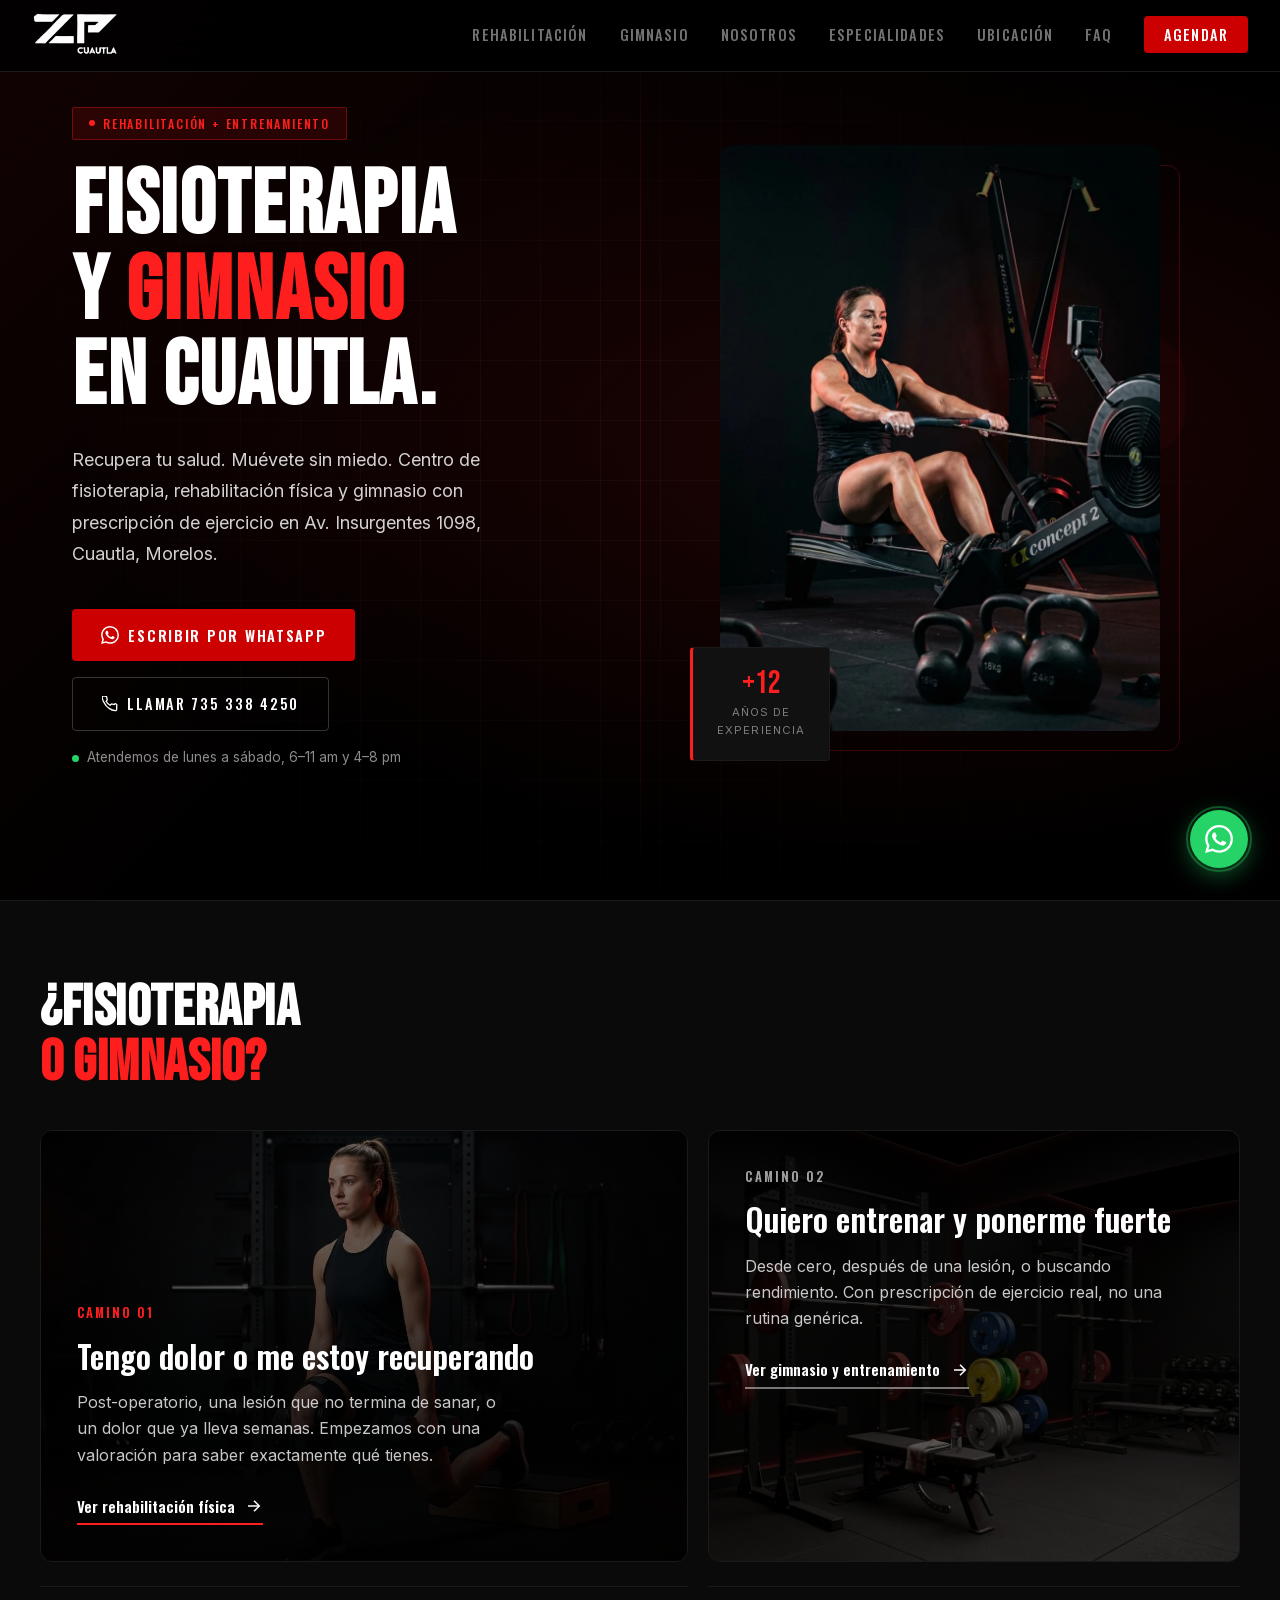
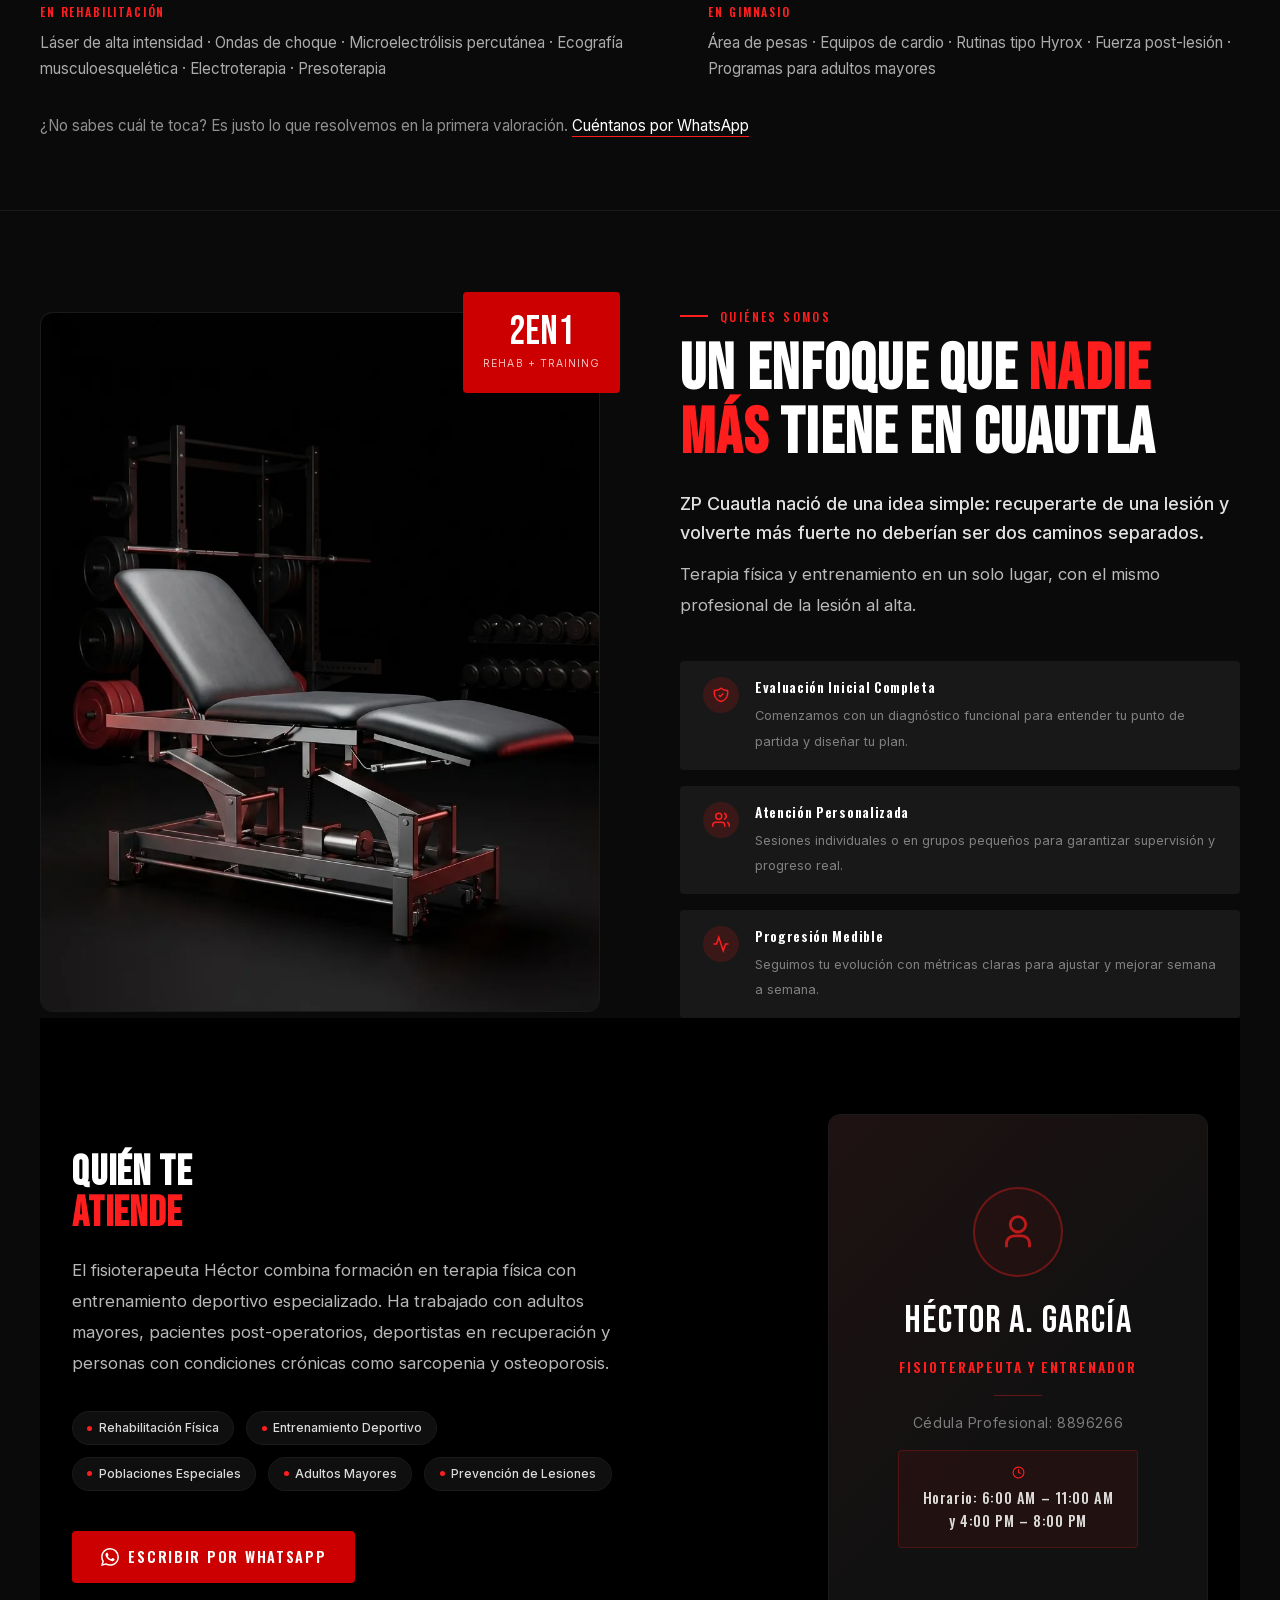
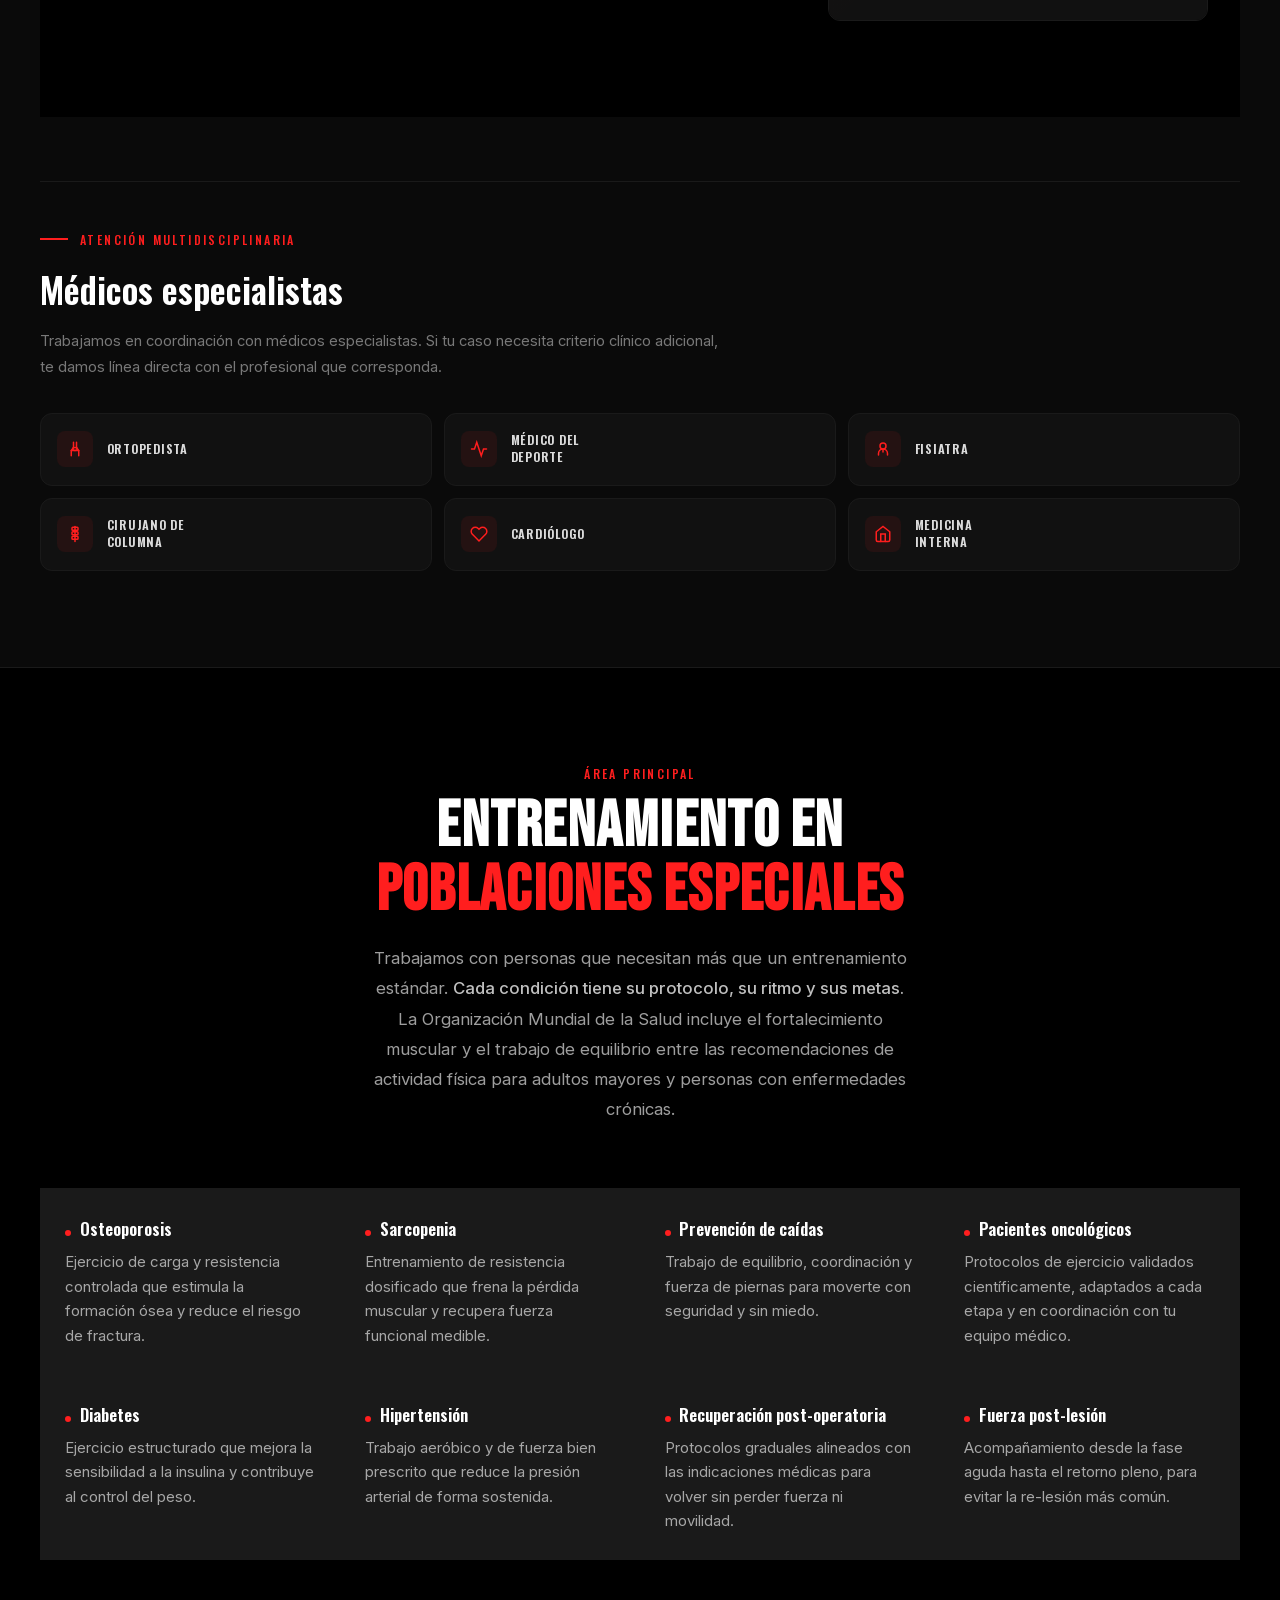
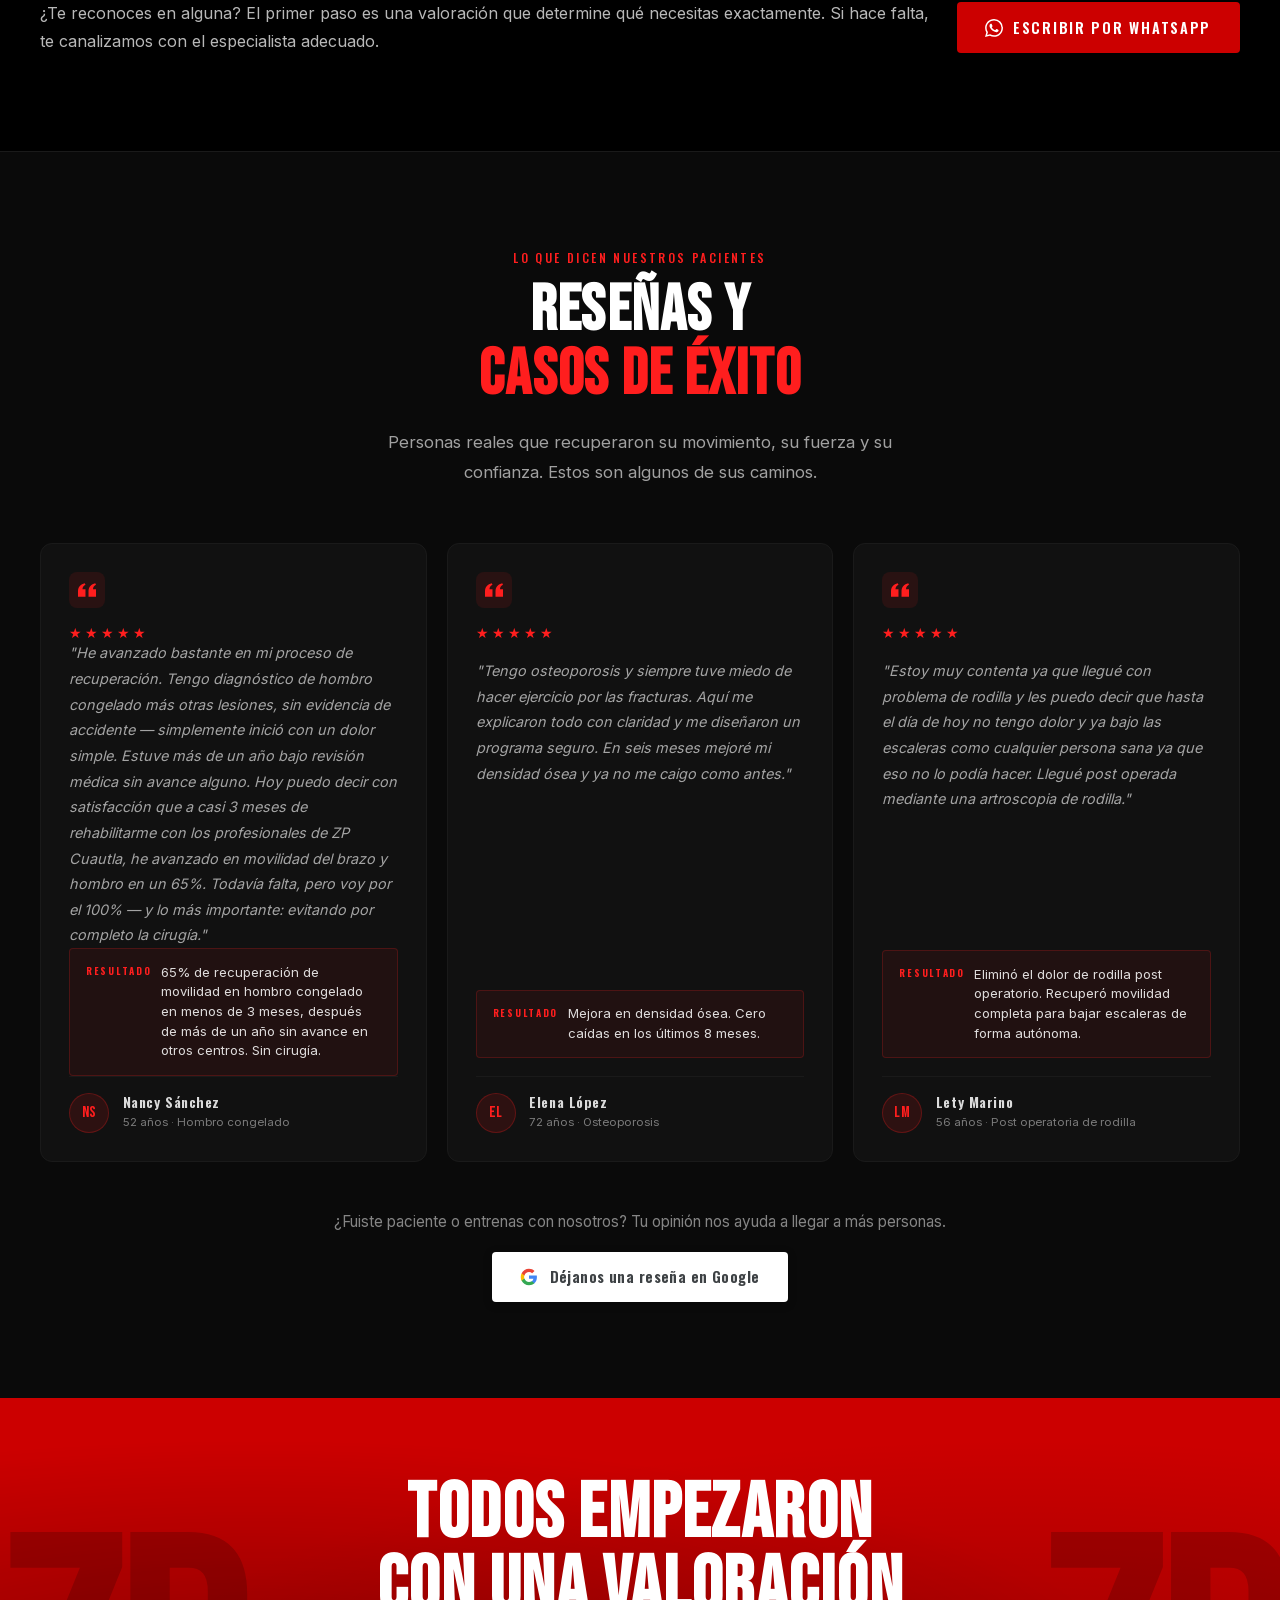
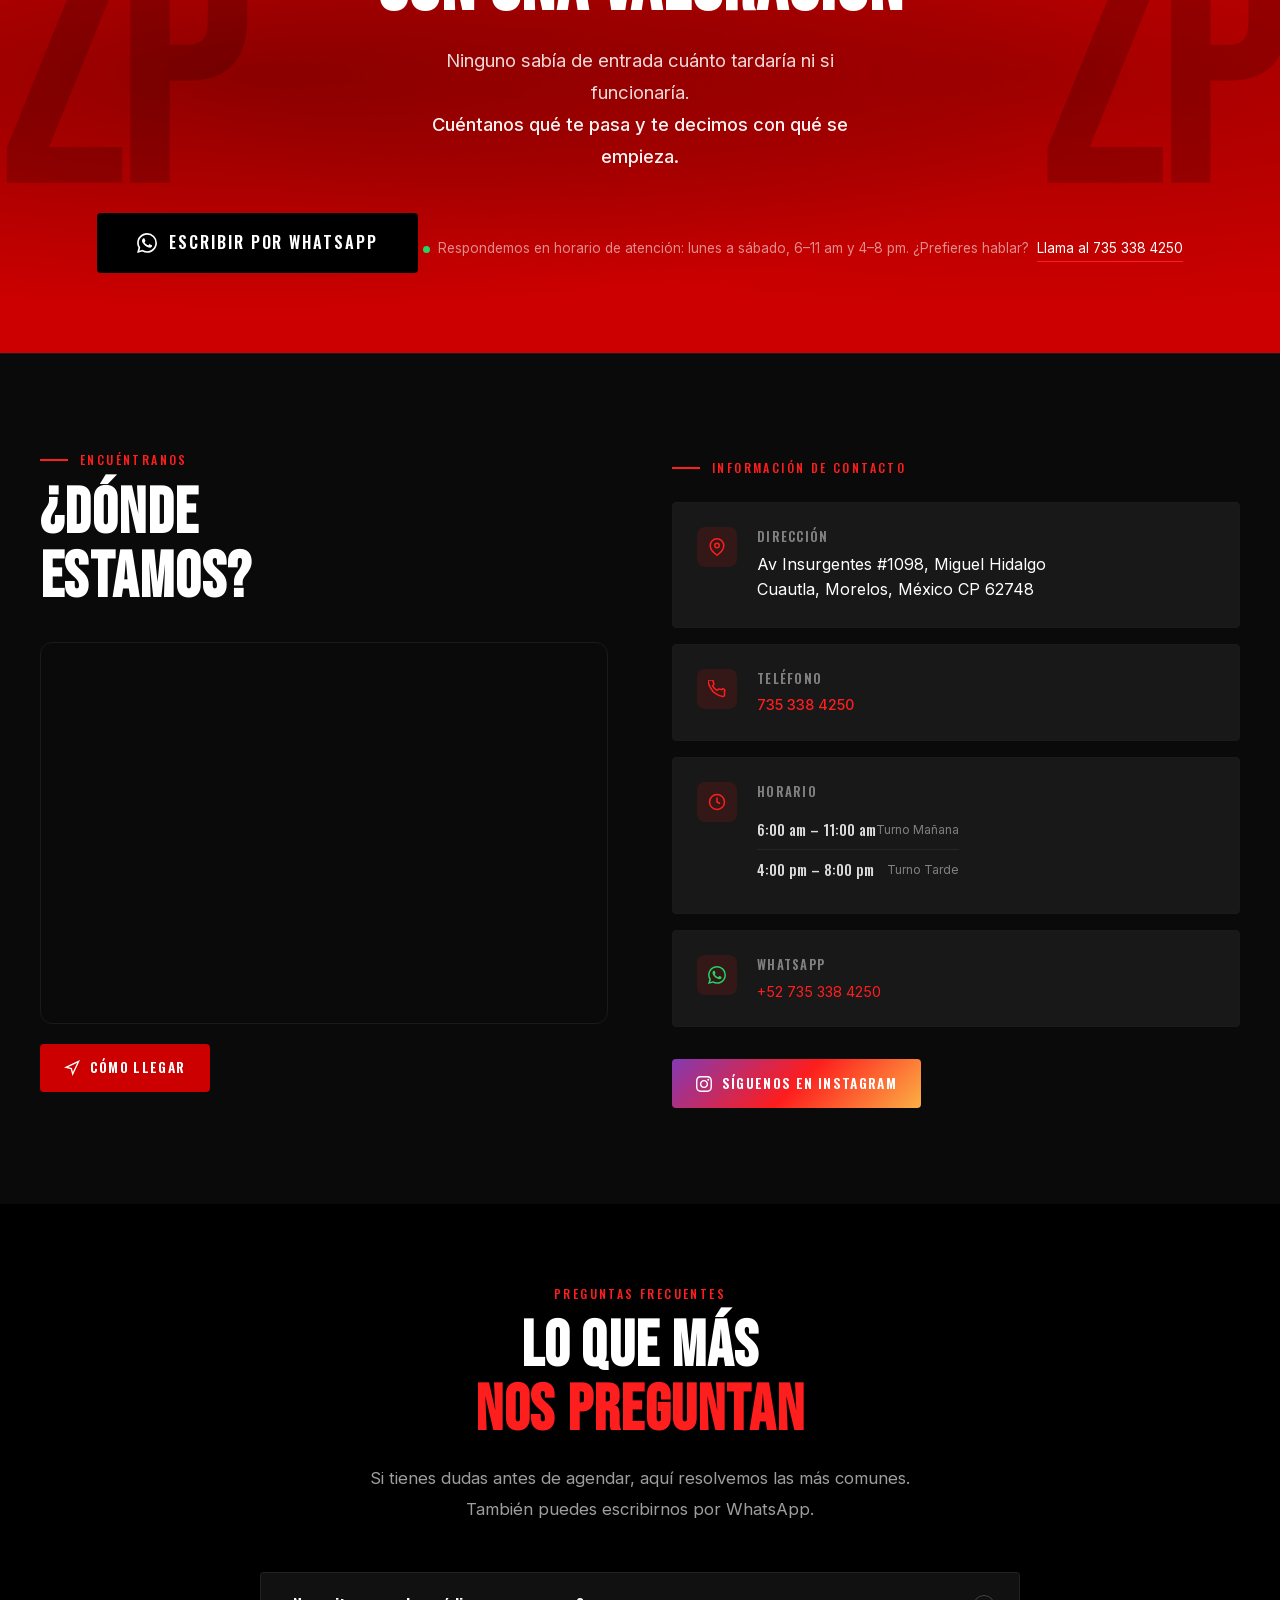
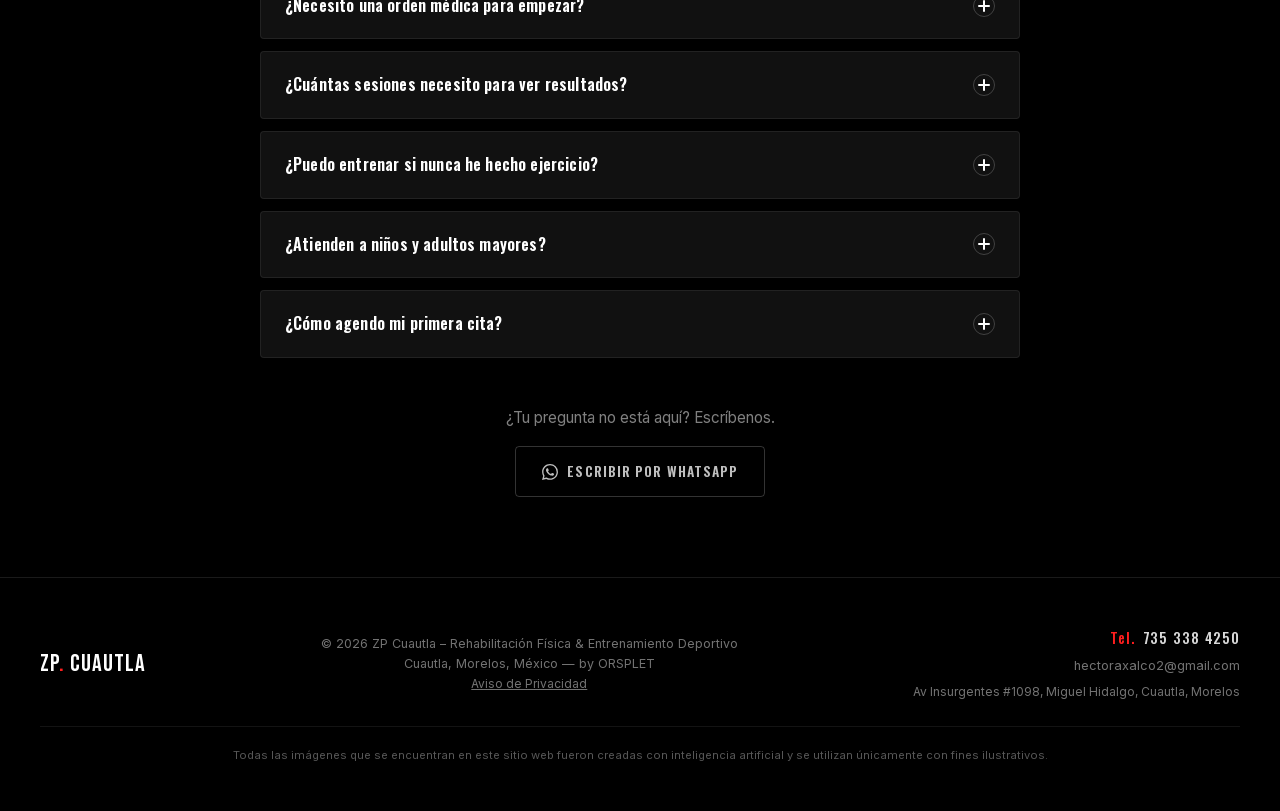
==== commit 4d62361a: "El turno de la tarde abre a las 4, no a las 5 La ficha de Google decia 4 p.m. y el sitio 5 p.m. El c" ====
--- a/index.html
+++ b/index.html
@@ -81,7 +81,7 @@
       "Musculoskeletal",
       "Geriatric"
     ],
-    "hasMap": "https://www.google.com/maps/place/Physical+Rehab+and+Sports+Training/@18.8408265,-98.941605,17z/data=!3m1!4b1!4m6!3m5!1s0x85ce6f86cd3d2b59:0xbf119cf6869ca742!8m2!3d18.8408265!4d-98.941605!16s%2Fg%2F11j12sl36h",
+    "hasMap": "https://www.google.com/maps?cid=13767958118482618178",
     "areaServed": [
       {
         "@type": "City",
@@ -134,7 +134,7 @@
           "Friday",
           "Saturday"
         ],
-        "opens": "17:00",
+        "opens": "16:00",
         "closes": "20:00"
       }
     ],
@@ -330,7 +330,7 @@
     "sameAs": [
       "https://wa.me/527353384250",
       "https://instagram.com/zpcuautla",
-      "https://www.google.com/maps/place/Physical+Rehab+and+Sports+Training/@18.8408265,-98.941605,17z/data=!3m1!4b1!4m6!3m5!1s0x85ce6f86cd3d2b59:0xbf119cf6869ca742!8m2!3d18.8408265!4d-98.941605!16s%2Fg%2F11j12sl36h"
+      "https://www.google.com/maps?cid=13767958118482618178"
     ]
   }
   </script>
@@ -525,7 +525,7 @@
             Llamar 735 338 4250
           </a>
         </div>
-        <p class="disponibilidad">Atendemos de lunes a sábado, 6–11 am y 5–8 pm</p>
+        <p class="disponibilidad">Atendemos de lunes a sábado, 6–11 am y 4–8 pm</p>
       </div>
 
       <div class="hero-visual">
@@ -710,7 +710,7 @@
             <div class="trainer-id-cedula">Cédula Profesional: 8896266</div>
             <div class="trainer-id-horario">
               <svg width="13" height="13" viewBox="0 0 24 24" fill="none" stroke="currentColor" stroke-width="2"><circle cx="12" cy="12" r="10"/><polyline points="12 6 12 12 16 14"/></svg>
-              Horario: 6:00 AM – 11:00 AM<br/>y 5:00 PM – 8:00 PM
+              Horario: 6:00 AM – 11:00 AM<br/>y 4:00 PM – 8:00 PM
             </div>
           </div>
         </div>
@@ -989,7 +989,7 @@
         <svg width="20" height="20" viewBox="0 0 24 24" fill="currentColor"><path d="M17.472 14.382c-.297-.149-1.758-.867-2.03-.967-.273-.099-.471-.148-.67.15-.197.297-.767.966-.94 1.164-.173.199-.347.223-.644.075-.297-.15-1.255-.463-2.39-1.475-.883-.788-1.48-1.761-1.653-2.059-.173-.297-.018-.458.13-.606.134-.133.298-.347.446-.52.149-.174.198-.298.298-.497.099-.198.05-.371-.025-.52-.075-.149-.669-1.612-.916-2.207-.242-.579-.487-.5-.669-.51-.173-.008-.371-.01-.57-.01-.198 0-.52.074-.792.372-.272.297-1.04 1.016-1.04 2.479 0 1.462 1.065 2.875 1.213 3.074.149.198 2.096 3.2 5.077 4.487.709.306 1.262.489 1.694.625.712.227 1.36.195 1.871.118.571-.085 1.758-.719 2.006-1.413.248-.694.248-1.289.173-1.413-.074-.124-.272-.198-.57-.347m-5.421 7.403h-.004a9.87 9.87 0 01-5.031-1.378l-.361-.214-3.741.982.998-3.648-.235-.374a9.86 9.86 0 01-1.51-5.26c.001-5.45 4.436-9.884 9.888-9.884 2.64 0 5.122 1.03 6.988 2.898a9.825 9.825 0 012.893 6.994c-.003 5.45-4.437 9.884-9.885 9.884m8.413-18.297A11.815 11.815 0 0012.05 0C5.495 0 .16 5.335.157 11.892c0 2.096.547 4.142 1.588 5.945L.057 24l6.305-1.654a11.882 11.882 0 005.683 1.448h.005c6.554 0 11.89-5.335 11.893-11.893a11.821 11.821 0 00-3.48-8.413z"/></svg>
         Escribir por WhatsApp
       </a>
-      <p class="disponibilidad">Respondemos en horario de atención: lunes a sábado, 6–11 am y 5–8 pm. ¿Prefieres hablar? <a href="tel:+527353384250" class="bif-nota-link">Llama al 735 338 4250</a></p>
+      <p class="disponibilidad">Respondemos en horario de atención: lunes a sábado, 6–11 am y 4–8 pm. ¿Prefieres hablar? <a href="tel:+527353384250" class="bif-nota-link">Llama al 735 338 4250</a></p>
     </div>
   </section>
 
@@ -1061,7 +1061,7 @@
                   <span class="schedule-label">Turno Mañana</span>
                 </div>
                 <div class="schedule-row">
-                  <span class="schedule-time"><time datetime="17:00">5:00 pm</time> – <time datetime="20:00">8:00 pm</time></span>
+                  <span class="schedule-time"><time datetime="16:00">4:00 pm</time> – <time datetime="20:00">8:00 pm</time></span>
                   <span class="schedule-label">Turno Tarde</span>
                 </div>
               </div>
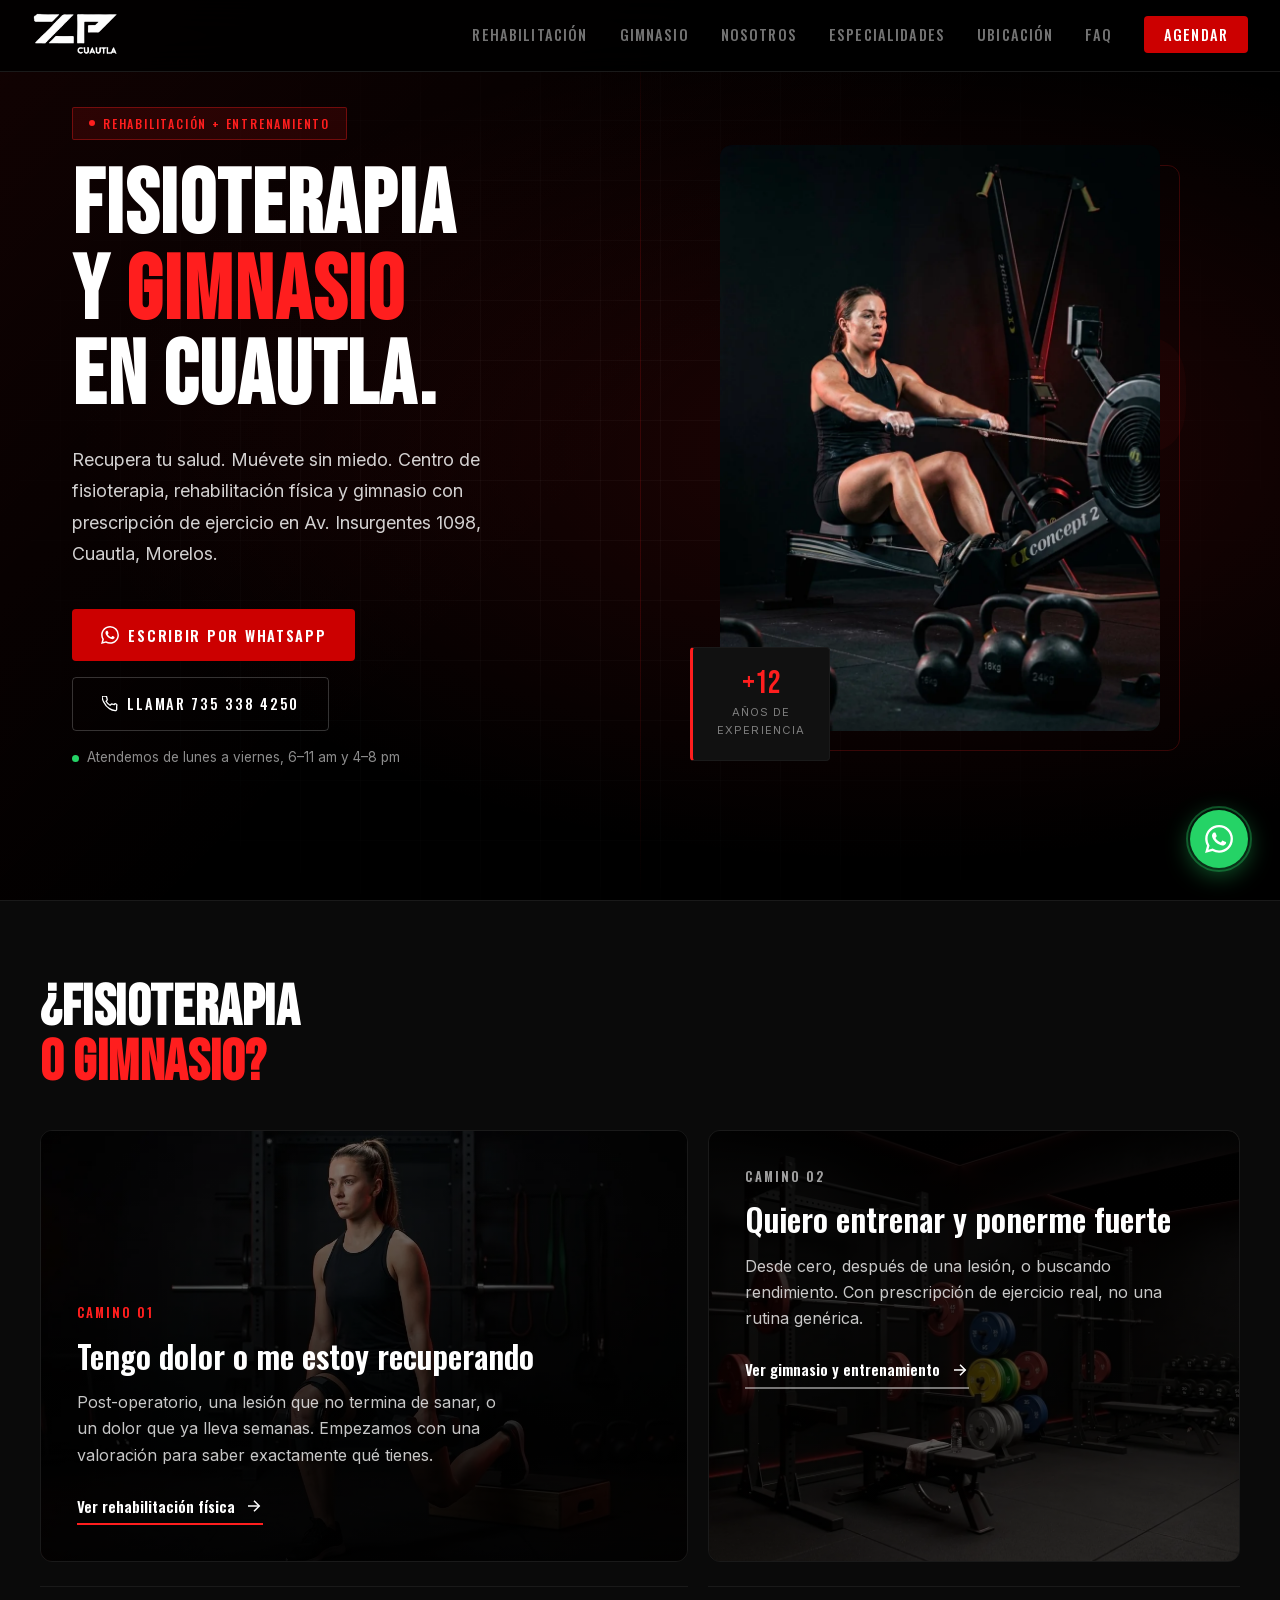
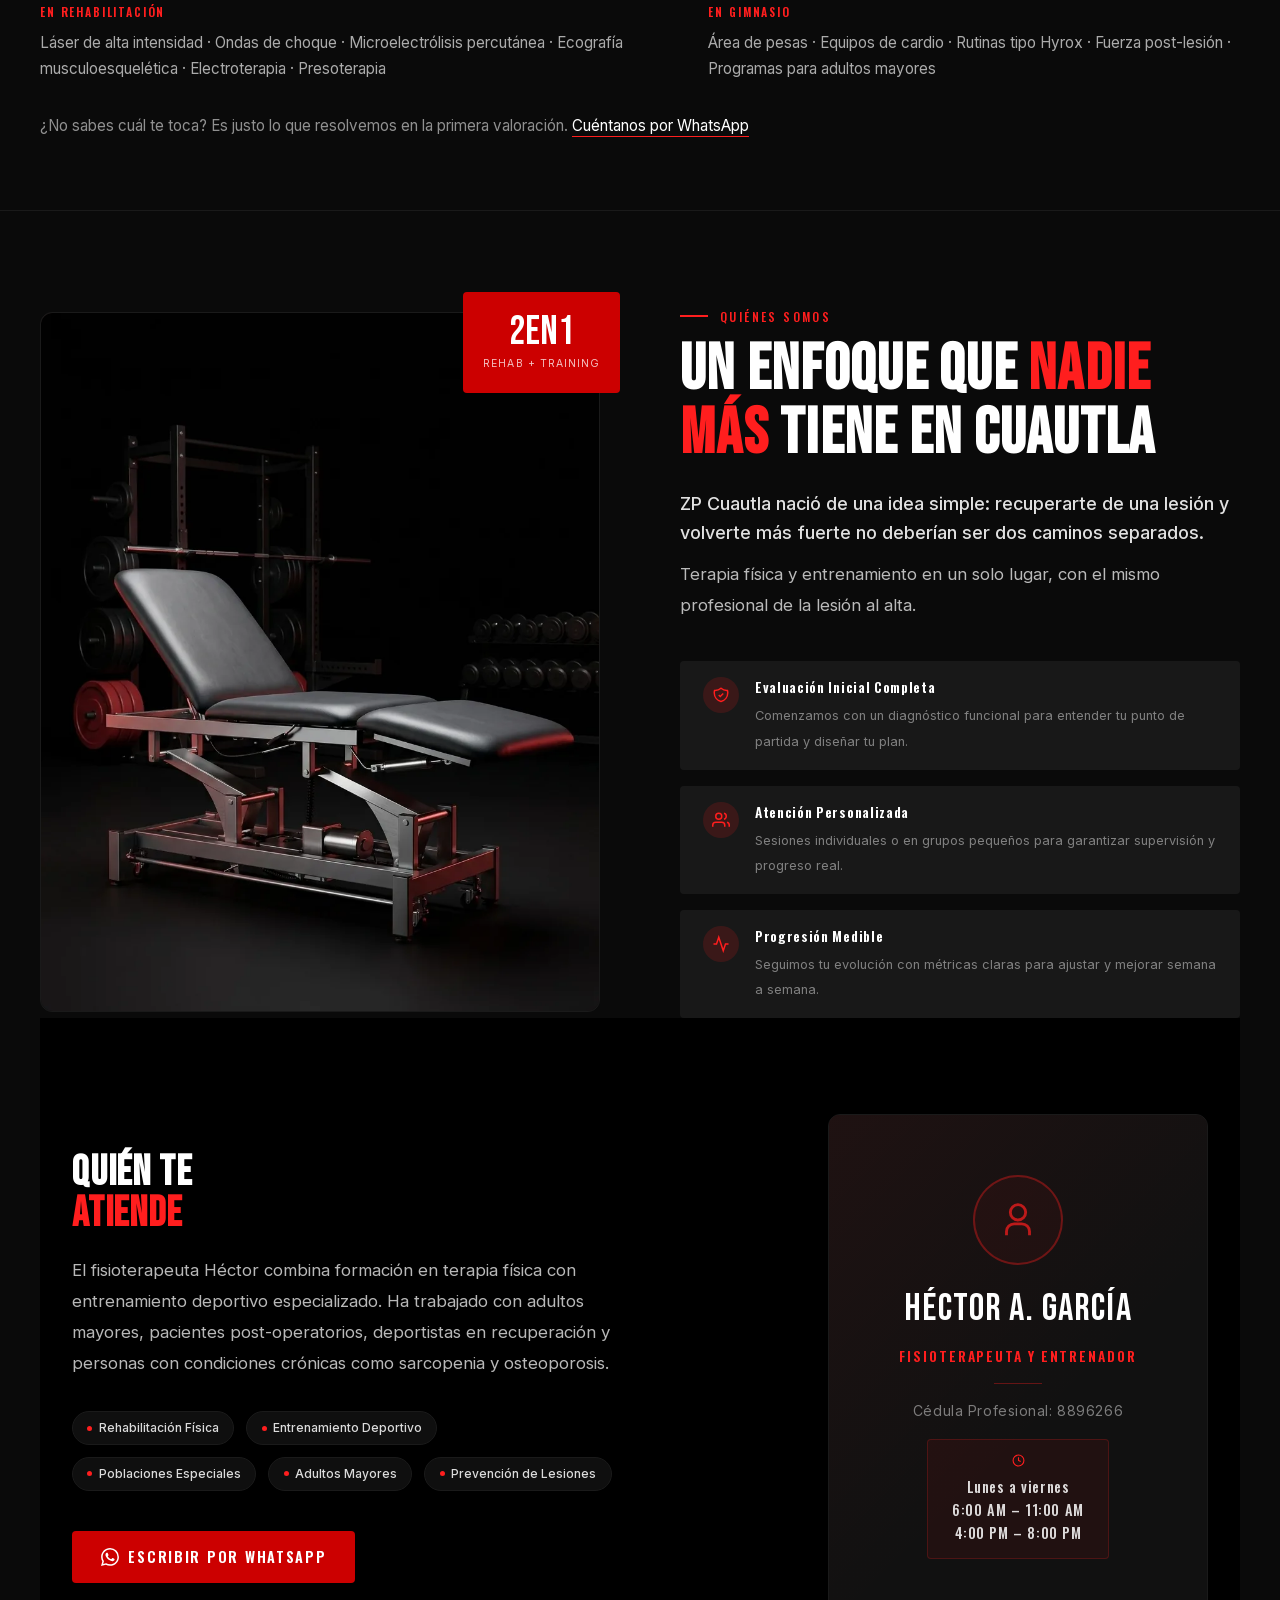
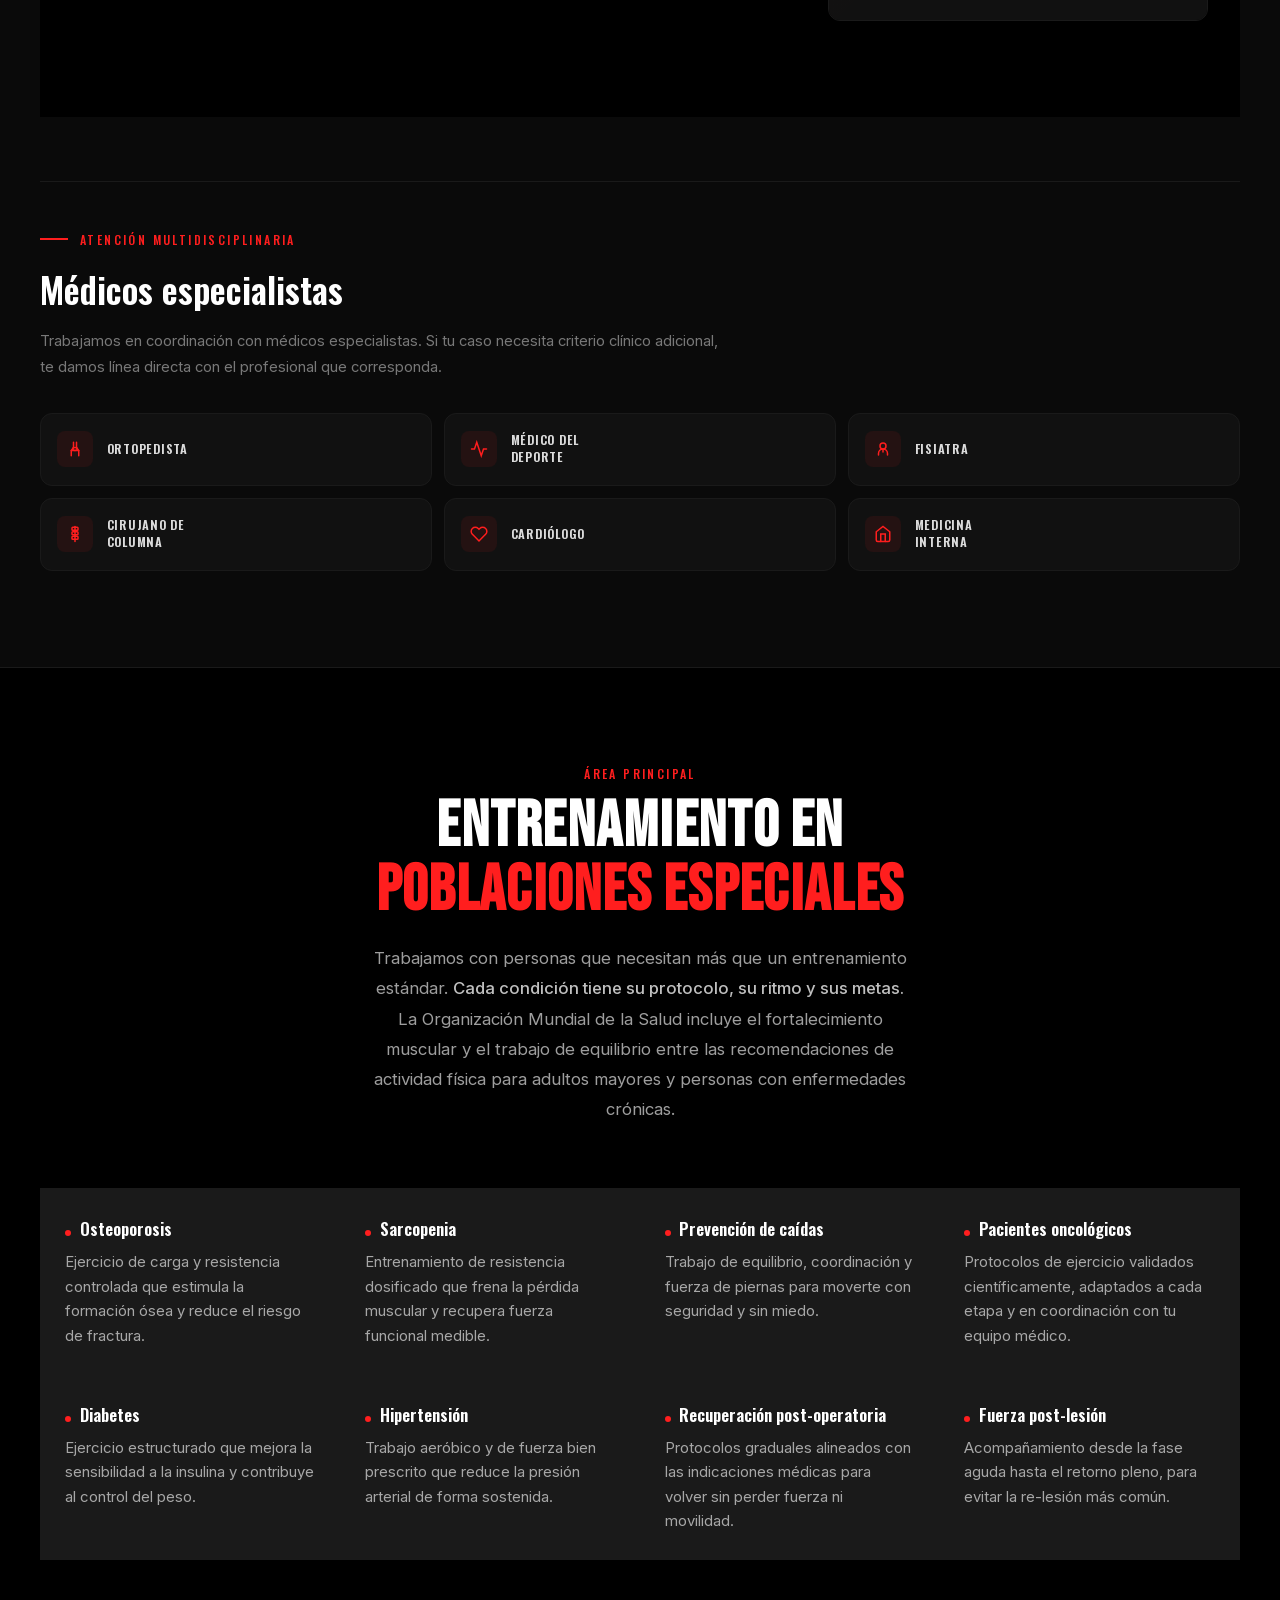
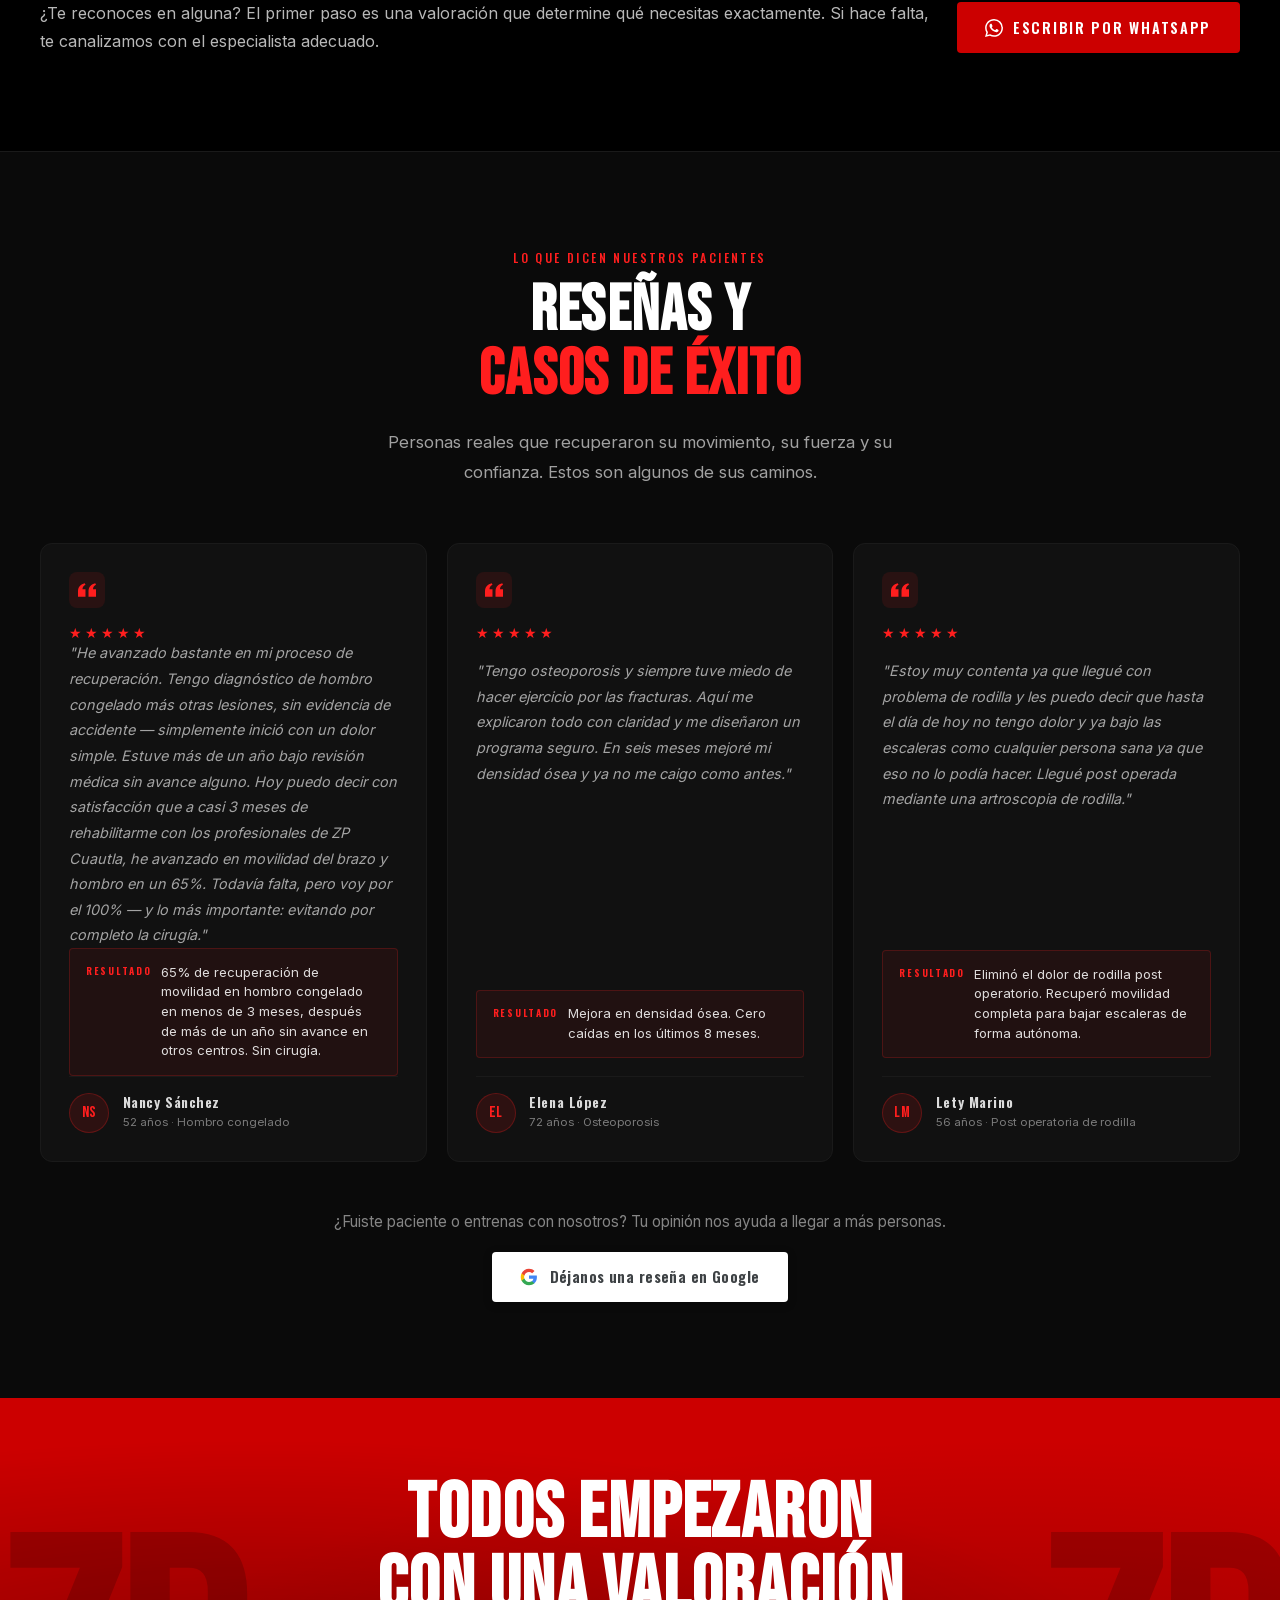
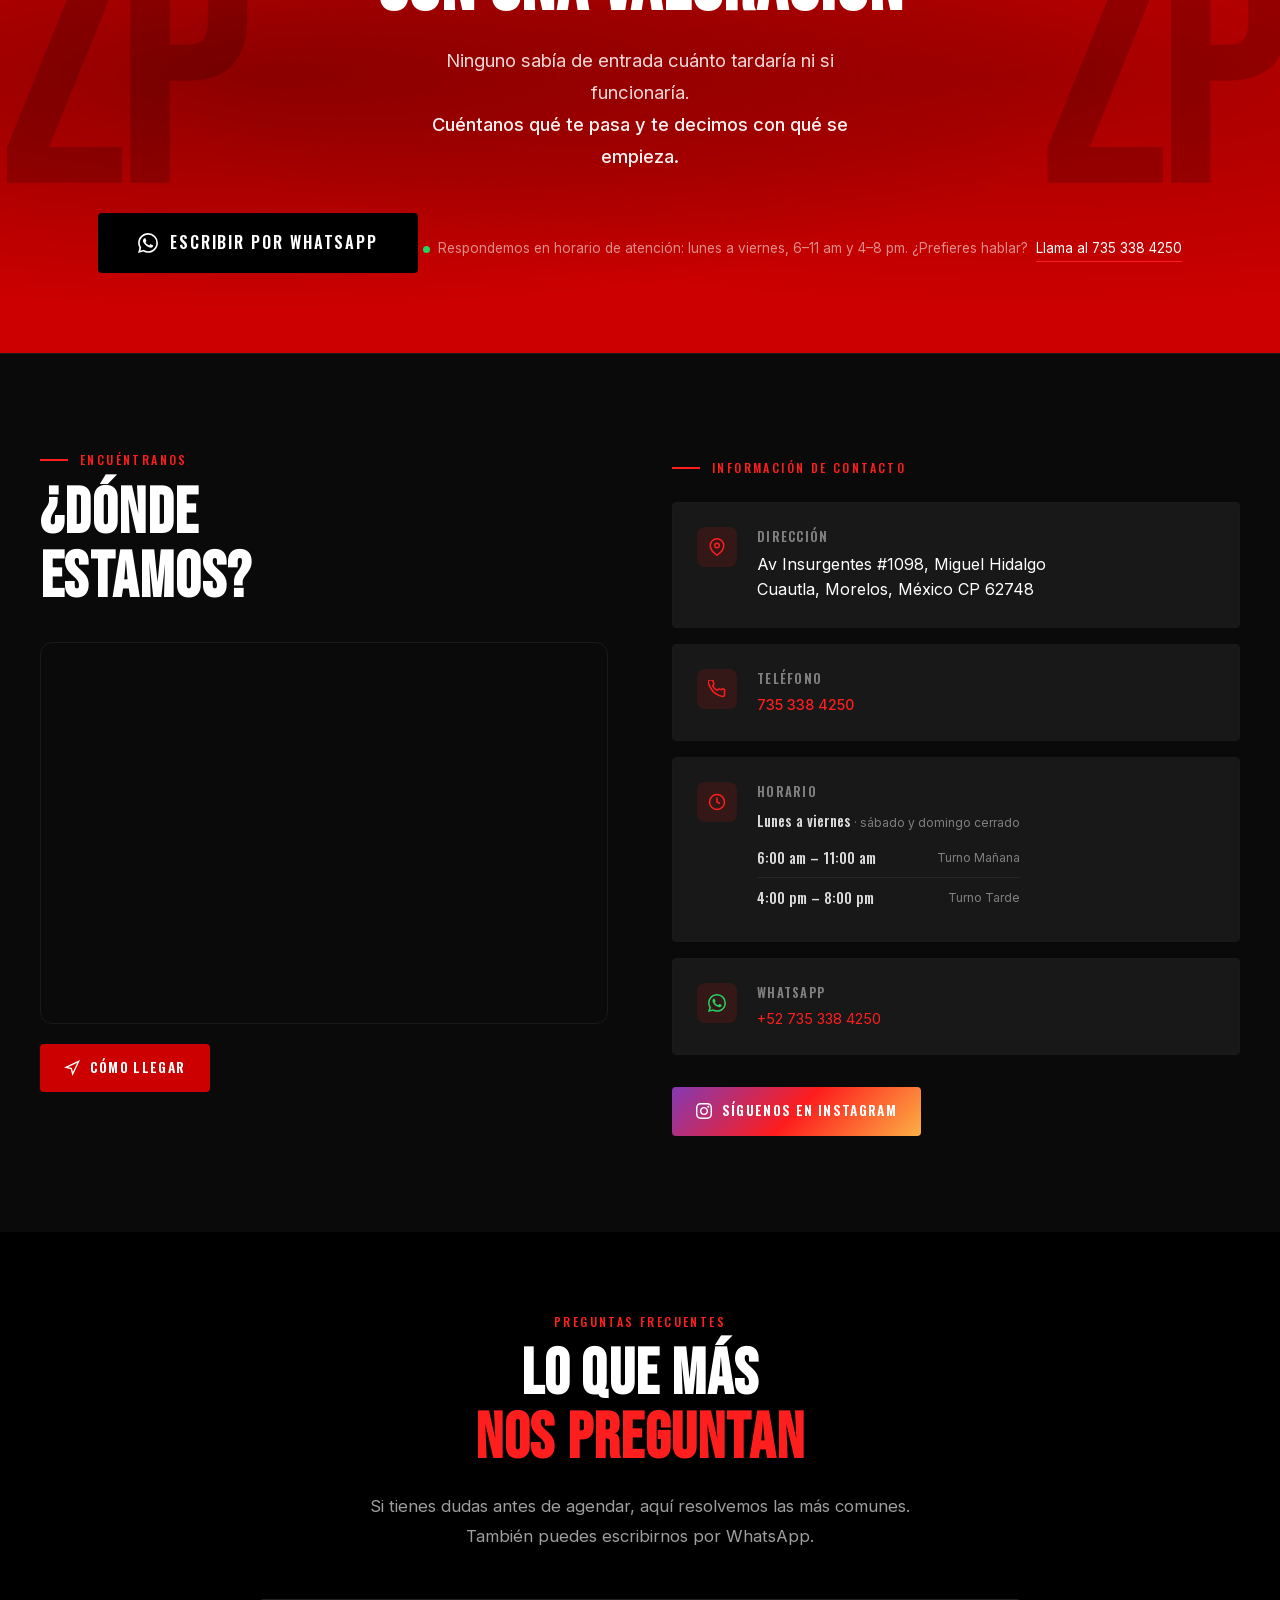
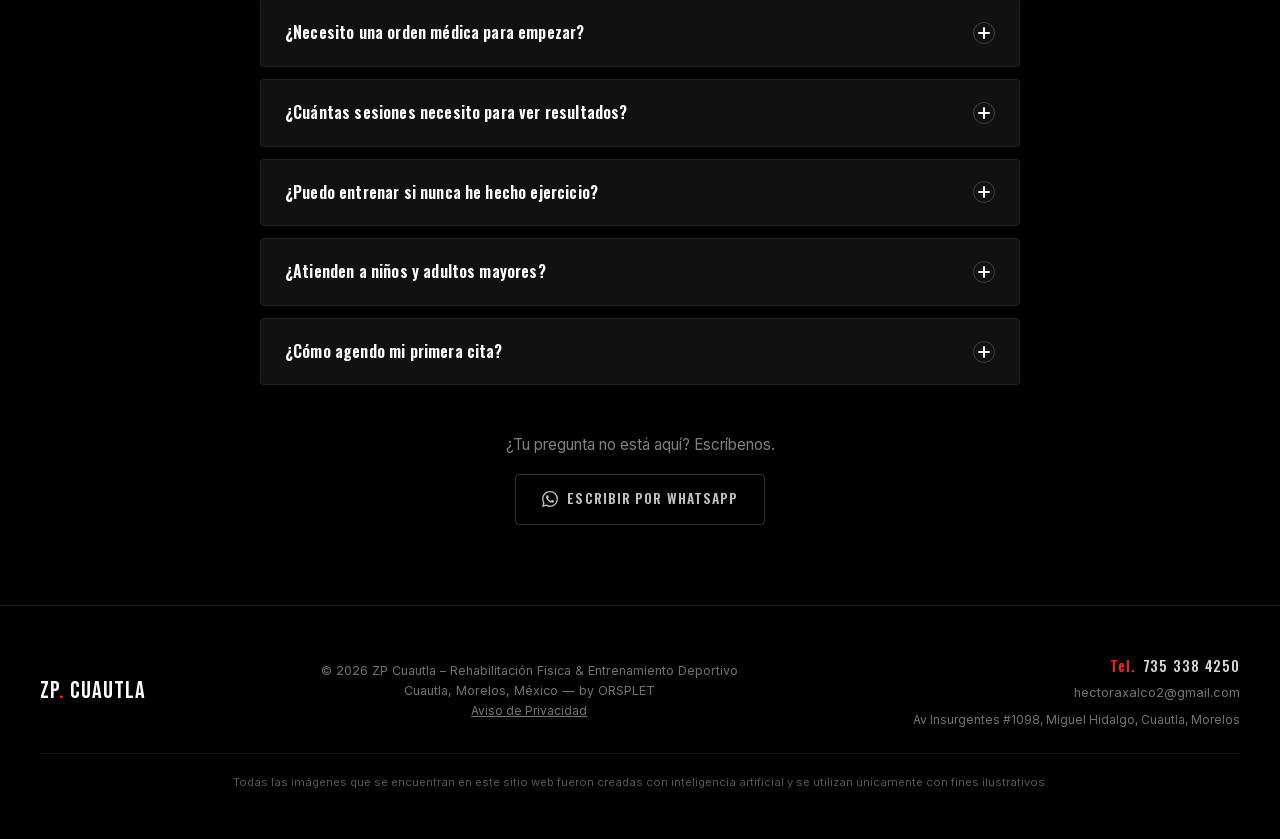
==== commit dfe4eab2: "El sabado esta cerrado: el horario es de lunes a viernes El schema declaraba Saturday en los dos tur" ====
--- a/index.html
+++ b/index.html
@@ -118,8 +118,7 @@
           "Tuesday",
           "Wednesday",
           "Thursday",
-          "Friday",
-          "Saturday"
+          "Friday"
         ],
         "opens": "06:00",
         "closes": "11:00"
@@ -131,8 +130,7 @@
           "Tuesday",
           "Wednesday",
           "Thursday",
-          "Friday",
-          "Saturday"
+          "Friday"
         ],
         "opens": "16:00",
         "closes": "20:00"
@@ -525,7 +523,7 @@
             Llamar 735 338 4250
           </a>
         </div>
-        <p class="disponibilidad">Atendemos de lunes a sábado, 6–11 am y 4–8 pm</p>
+        <p class="disponibilidad">Atendemos de lunes a viernes, 6–11 am y 4–8 pm</p>
       </div>
 
       <div class="hero-visual">
@@ -710,7 +708,7 @@
             <div class="trainer-id-cedula">Cédula Profesional: 8896266</div>
             <div class="trainer-id-horario">
               <svg width="13" height="13" viewBox="0 0 24 24" fill="none" stroke="currentColor" stroke-width="2"><circle cx="12" cy="12" r="10"/><polyline points="12 6 12 12 16 14"/></svg>
-              Horario: 6:00 AM – 11:00 AM<br/>y 4:00 PM – 8:00 PM
+              Lunes a viernes<br/>6:00 AM – 11:00 AM<br/>4:00 PM – 8:00 PM
             </div>
           </div>
         </div>
@@ -989,7 +987,7 @@
         <svg width="20" height="20" viewBox="0 0 24 24" fill="currentColor"><path d="M17.472 14.382c-.297-.149-1.758-.867-2.03-.967-.273-.099-.471-.148-.67.15-.197.297-.767.966-.94 1.164-.173.199-.347.223-.644.075-.297-.15-1.255-.463-2.39-1.475-.883-.788-1.48-1.761-1.653-2.059-.173-.297-.018-.458.13-.606.134-.133.298-.347.446-.52.149-.174.198-.298.298-.497.099-.198.05-.371-.025-.52-.075-.149-.669-1.612-.916-2.207-.242-.579-.487-.5-.669-.51-.173-.008-.371-.01-.57-.01-.198 0-.52.074-.792.372-.272.297-1.04 1.016-1.04 2.479 0 1.462 1.065 2.875 1.213 3.074.149.198 2.096 3.2 5.077 4.487.709.306 1.262.489 1.694.625.712.227 1.36.195 1.871.118.571-.085 1.758-.719 2.006-1.413.248-.694.248-1.289.173-1.413-.074-.124-.272-.198-.57-.347m-5.421 7.403h-.004a9.87 9.87 0 01-5.031-1.378l-.361-.214-3.741.982.998-3.648-.235-.374a9.86 9.86 0 01-1.51-5.26c.001-5.45 4.436-9.884 9.888-9.884 2.64 0 5.122 1.03 6.988 2.898a9.825 9.825 0 012.893 6.994c-.003 5.45-4.437 9.884-9.885 9.884m8.413-18.297A11.815 11.815 0 0012.05 0C5.495 0 .16 5.335.157 11.892c0 2.096.547 4.142 1.588 5.945L.057 24l6.305-1.654a11.882 11.882 0 005.683 1.448h.005c6.554 0 11.89-5.335 11.893-11.893a11.821 11.821 0 00-3.48-8.413z"/></svg>
         Escribir por WhatsApp
       </a>
-      <p class="disponibilidad">Respondemos en horario de atención: lunes a sábado, 6–11 am y 4–8 pm. ¿Prefieres hablar? <a href="tel:+527353384250" class="bif-nota-link">Llama al 735 338 4250</a></p>
+      <p class="disponibilidad">Respondemos en horario de atención: lunes a viernes, 6–11 am y 4–8 pm. ¿Prefieres hablar? <a href="tel:+527353384250" class="bif-nota-link">Llama al 735 338 4250</a></p>
     </div>
   </section>
 
@@ -1056,6 +1054,7 @@
             <div class="info-text">
               <strong>Horario</strong>
               <div style="margin-top:0.5rem;">
+                <p class="schedule-dias">Lunes a viernes<span> · sábado y domingo cerrado</span></p>
                 <div class="schedule-row">
                   <span class="schedule-time"><time datetime="06:00">6:00 am</time> – <time datetime="11:00">11:00 am</time></span>
                   <span class="schedule-label">Turno Mañana</span>
--- a/styles.css
+++ b/styles.css
@@ -1257,6 +1257,24 @@
 
     .schedule-row:last-child { border-bottom: none; }
 
+    /* Los dos turnos aplican de lunes a viernes: el dia encabeza, no compite. */
+    .schedule-dias {
+      font-family: var(--font-heading);
+      font-size: 0.9rem;
+      font-weight: 500;
+      color: var(--white-dim);
+      margin: 0 0 0.35rem;
+      line-height: 1.5;
+    }
+
+    .schedule-dias span {
+      font-family: var(--font-body);
+      font-size: 0.75rem;
+      font-weight: 400;
+      color: var(--white-muted);
+      white-space: nowrap;
+    }
+
     .schedule-time {
       font-family: var(--font-heading);
       font-size: 0.9rem;
